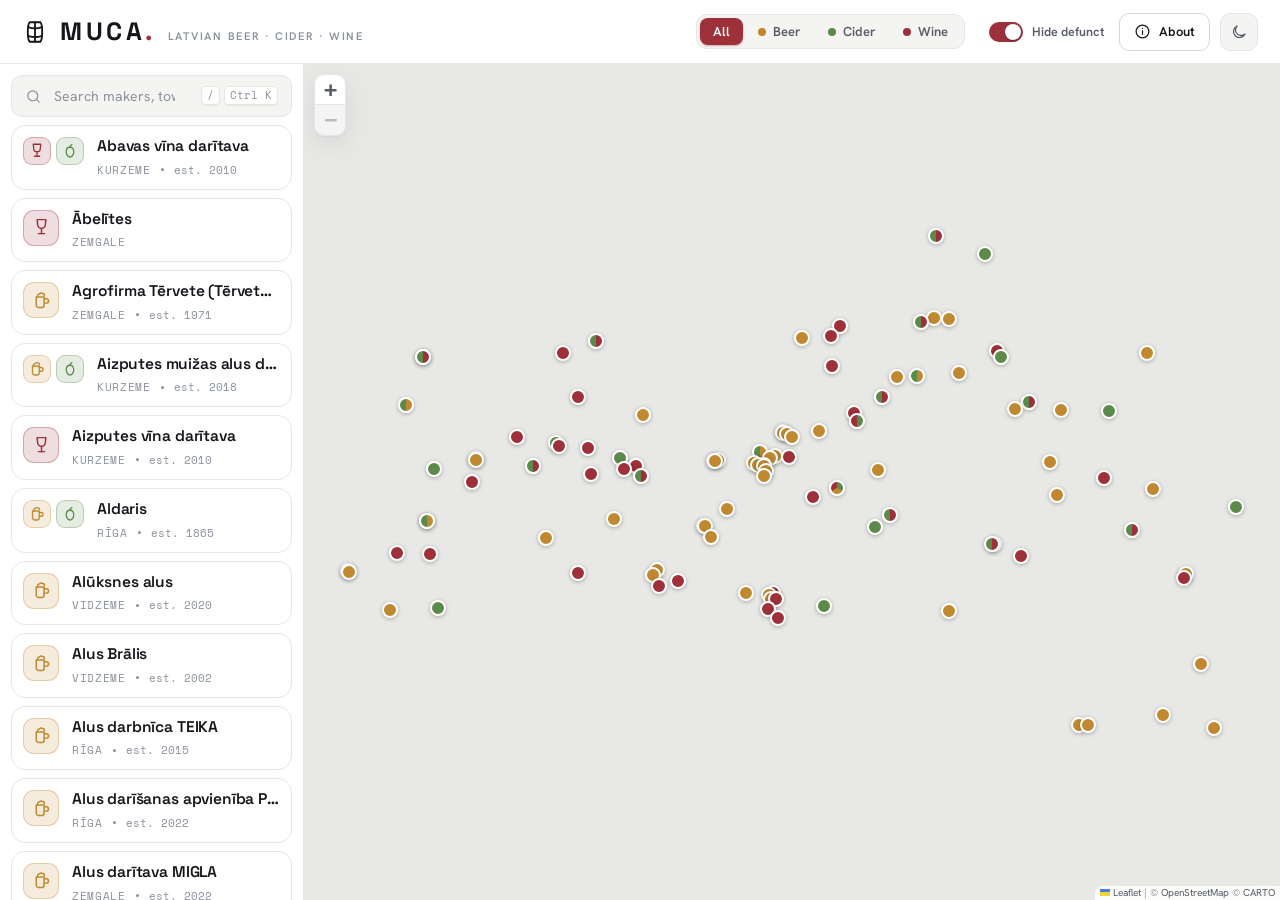
==== public/index.html @ d86a6b8d "fix: update info on moved and defunct breweries" ====
<!DOCTYPE html>
<html lang="en">
<head>
  <meta charset="UTF-8" />
  <meta name="viewport" content="width=device-width, initial-scale=1.0, viewport-fit=cover" />
  <title>MUCA - Latvian Breweries Map · beer, cider &amp; wine</title>
  <meta name="description" content="An interactive map of 100+ Latvian beer breweries, cideries and wineries - addresses, status and details for makers across Latvia." />
  <link rel="canonical" href="https://muca.didnt.work/" />
  <meta name="theme-color" content="#ededec" media="(prefers-color-scheme: light)" />
  <meta name="theme-color" content="#0f0f10" media="(prefers-color-scheme: dark)" />

  <meta property="og:type" content="website" />
  <meta property="og:site_name" content="MUCA" />
  <meta property="og:title" content="MUCA - Latvian Breweries Map" />
  <meta property="og:description" content="An interactive map of 100+ Latvian beer breweries, cideries and wineries - addresses, status and details for makers across Latvia." />
  <meta property="og:url" content="https://muca.didnt.work/" />
  <meta property="og:image" content="https://muca.didnt.work/og.png" />
  <meta property="og:image:width" content="1200" />
  <meta property="og:image:height" content="630" />
  <meta property="og:image:alt" content="MUCA - an interactive map of Latvian breweries, cideries and wineries" />
  <meta property="og:locale" content="en_US" />
  <meta name="twitter:card" content="summary_large_image" />
  <meta name="twitter:title" content="MUCA - Latvian Breweries Map" />
  <meta name="twitter:description" content="An interactive map of 100+ Latvian beer breweries, cideries and wineries - addresses, status and details for makers across Latvia." />
  <meta name="twitter:image" content="https://muca.didnt.work/og.png" />

  <link rel="icon" type="image/svg+xml" href="barrel.svg" />
  <link rel="apple-touch-icon" href="apple-touch-icon.png" />

  <!-- seo:jsonld:start -->
  <script type="application/ld+json">{"@context":"https://schema.org","@graph":[{"@type":"WebSite","@id":"https://muca.didnt.work/#website","url":"https://muca.didnt.work/","name":"MUCA - Latvian Breweries Map","description":"An interactive map of Latvian beer breweries, cideries and wineries - addresses, status and details for makers across Latvia.","inLanguage":"en"},{"@type":"ItemList","name":"Latvian breweries, cideries and wineries","numberOfItems":110,"itemListElement":[{"@type":"ListItem","position":1,"item":{"@type":["Brewery","FoodEstablishment"],"name":"Aldaris","address":{"@type":"PostalAddress","streetAddress":"Tvaika iela 44, Rīga, LV-1005","addressLocality":"Rīga","addressRegion":"Rīga","addressCountry":"LV"},"geo":{"@type":"GeoCoordinates","latitude":57.0053,"longitude":24.1209},"url":"https://aldaris.lv","foundingDate":"1865","logo":"https://muca.didnt.work/logos/aldaris.png"}},{"@type":"ListItem","position":2,"item":{"@type":"Brewery","name":"Bauskas alus","address":{"@type":"PostalAddress","streetAddress":"Bērzkalnu iela 77, Bauska, Bauskas novads, LV-3901","addressLocality":"Bauska","addressRegion":"Zemgale","addressCountry":"LV"},"geo":{"@type":"GeoCoordinates","latitude":56.3976,"longitude":24.2033},"url":"https://bauskasalus.lv","foundingDate":"1981","logo":"https://muca.didnt.work/logos/bauskas-alus.svg"}},{"@type":"ListItem","position":3,"item":{"@type":["Brewery","FoodEstablishment"],"name":"Cēsu Alus","address":{"@type":"PostalAddress","streetAddress":"Aldaru laukums 1, Cēsis, Cēsu novads, LV-4101","addressLocality":"Cēsis","addressRegion":"Vidzeme","addressCountry":"LV"},"geo":{"@type":"GeoCoordinates","latitude":57.3178,"longitude":25.3049},"url":"https://www.cesualus.lv","foundingDate":"1590","logo":"https://muca.didnt.work/logos/cesu-alus.svg"}},{"@type":"ListItem","position":4,"item":{"@type":"Brewery","name":"Labietis","address":{"@type":"PostalAddress","streetAddress":"Eimuri, Ādažu pagasts, Ādažu novads, LV-2164","addressLocality":"Eimuri","addressRegion":"Vidzeme","addressCountry":"LV"},"geo":{"@type":"GeoCoordinates","latitude":57.085,"longitude":24.291},"url":"https://labietis.lv","foundingDate":"2013","logo":"https://muca.didnt.work/logos/labietis.png"}},{"@type":"ListItem","position":5,"item":{"@type":"Brewery","name":"Nurme alus darītava","address":{"@type":"PostalAddress","streetAddress":"Vagonu iela 21, Rīga, LV-1009","addressLocality":"Rīga","addressRegion":"Rīga","addressCountry":"LV"},"geo":{"@type":"GeoCoordinates","latitude":56.9501,"longitude":24.1506},"url":"https://nurmebeer.com","foundingDate":"2016","logo":"https://muca.didnt.work/logos/nurme.jpg"}},{"@type":"ListItem","position":6,"item":{"@type":"Brewery","name":"Jūrmalas alus","address":{"@type":"PostalAddress","streetAddress":"Jūrmala","addressLocality":"Jūrmala","addressRegion":"Rīga","addressCountry":"LV"},"geo":{"@type":"GeoCoordinates","latitude":56.97,"longitude":23.7725},"url":"http://jurmalasalus.lv","foundingDate":"2019","logo":"https://muca.didnt.work/logos/jurmalas-alus.svg"}},{"@type":"ListItem","position":7,"item":{"@type":["Brewery","FoodEstablishment"],"name":"Užavas alus","address":{"@type":"PostalAddress","streetAddress":"\"Alutiņi\", Užavas pagasts, Ventspils novads, LV-3627","addressLocality":"Užava","addressRegion":"Kurzeme","addressCountry":"LV"},"geo":{"@type":"GeoCoordinates","latitude":57.1981,"longitude":21.442},"url":"https://uzavasalus.eu","foundingDate":"1994","logo":"https://muca.didnt.work/logos/uzavas-alus.png"}},{"@type":"ListItem","position":8,"item":{"@type":"Brewery","name":"Ventspils alus darītava Courlander","address":{"@type":"PostalAddress","streetAddress":"Tirgus iela 9, Ventspils, LV-3601","addressLocality":"Ventspils","addressRegion":"Kurzeme","addressCountry":"LV"},"geo":{"@type":"GeoCoordinates","latitude":57.3973,"longitude":21.5671},"url":"https://www.facebook.com/VentspilsAlusDaritava","foundingDate":"2016","logo":"https://muca.didnt.work/logos/courlander.png"}},{"@type":"ListItem","position":9,"item":{"@type":"Brewery","name":"Brenguļu alus darītava","address":{"@type":"PostalAddress","streetAddress":"\"Abula\", Brenguļi, Brenguļu pagasts, Valmieras novads, LV-4245","addressLocality":"Brenguļi","addressRegion":"Vidzeme","addressCountry":"LV"},"geo":{"@type":"GeoCoordinates","latitude":57.548485,"longitude":25.547805},"url":"https://www.facebook.com/brengulualus.lv/","foundingDate":"1969","logo":"https://muca.didnt.work/logos/brengulu-alus.jpg"}},{"@type":"ListItem","position":10,"item":{"@type":"Brewery","name":"Malduguns alus darītava","address":{"@type":"PostalAddress","streetAddress":"Parka iela 2A, Rauna, Raunas pagasts, Smiltenes novads, LV-4131","addressLocality":"Rauna","addressRegion":"Vidzeme","addressCountry":"LV"},"geo":{"@type":"GeoCoordinates","latitude":57.330019,"longitude":25.618179},"url":"https://www.malduguns.lv","foundingDate":"2013","logo":"https://muca.didnt.work/logos/malduguns.png"}},{"@type":"ListItem","position":11,"item":{"@type":"Brewery","name":"Piebalgas alus","address":{"@type":"PostalAddress","streetAddress":"Gaujas iela 2, Jaunpiebalga, Cēsu novads, LV-4125","addressLocality":"Jaunpiebalga","addressRegion":"Vidzeme","addressCountry":"LV"},"geo":{"@type":"GeoCoordinates","latitude":57.181833,"longitude":26.04485},"url":"https://piebalgasalus.lv","foundingDate":"1989","logo":"https://muca.didnt.work/logos/piebalgas-alus.svg"}},{"@type":"ListItem","position":12,"item":{"@type":"Brewery","name":"Valmiermuižas alus","address":{"@type":"PostalAddress","streetAddress":"Dzirnavu iela 2, Valmiermuiža, Valmieras pagasts, Valmieras novads, LV-4219","addressLocality":"Valmiermuiža","addressRegion":"Vidzeme","addressCountry":"LV"},"geo":{"@type":"GeoCoordinates","latitude":57.555858,"longitude":25.431196},"url":"https://valmiermuiza.lv","foundingDate":"1764","logo":"https://muca.didnt.work/logos/valmiermuiza.png"}},{"@type":"ListItem","position":13,"item":{"@type":"Brewery","name":"Cesvaines alus darītava","address":{"@type":"PostalAddress","streetAddress":"Rūpnīcas iela 1, Cesvaine, Madonas novads, LV-4871","addressLocality":"Cesvaine","addressRegion":"Vidzeme","addressCountry":"LV"},"geo":{"@type":"GeoCoordinates","latitude":56.966838,"longitude":26.309494},"url":"https://www.cesvainesalus.lv","foundingDate":"2016","logo":"https://muca.didnt.work/logos/cesvaines-alus.png"}},{"@type":"ListItem","position":14,"item":{"@type":"Brewery","name":"Madonas alus","address":{"@type":"PostalAddress","streetAddress":"\"Bodnieki\", Praulienas pagasts, Madonas novads, LV-4825","addressLocality":"Bodnieki","addressRegion":"Vidzeme","addressCountry":"LV"},"geo":{"@type":"GeoCoordinates","latitude":56.82722,"longitude":26.363285},"url":"https://madonasalus.com","foundingDate":"1916","logo":"https://muca.didnt.work/logos/madonas-alus.jpg"}},{"@type":"ListItem","position":15,"item":{"@type":"Brewery","name":"Tālavas ķēniņa alus","address":{"@type":"PostalAddress","streetAddress":"\"Kāmieši\", Lizuma pagasts, Gulbenes novads, LV-4425","addressLocality":"Lizums","addressRegion":"Vidzeme","addressCountry":"LV"},"geo":{"@type":"GeoCoordinates","latitude":57.1775,"longitude":26.391389},"url":"https://talavas.lv","foundingDate":"2014","logo":"https://muca.didnt.work/logos/talavas-kenina.png"}},{"@type":"ListItem","position":16,"item":{"@type":"Brewery","name":"IndieJānis","address":{"@type":"PostalAddress","streetAddress":"\"Kalti\", Upespils, Suntažu pagasts, Ogres novads, LV-5060","addressLocality":"Upespils","addressRegion":"Vidzeme","addressCountry":"LV"},"geo":{"@type":"GeoCoordinates","latitude":56.932233,"longitude":25.011985},"url":"https://indiejanis.lv/","foundingDate":"2017","logo":"https://muca.didnt.work/logos/indiejanis.png"}},{"@type":"ListItem","position":17,"item":{"@type":"Brewery","name":"Agrofirma Tērvete (Tērvetes alus)","address":{"@type":"PostalAddress","streetAddress":"\"Tišas\", Kroņauce, Tērvetes pagasts, Dobeles novads, LV-3730","addressLocality":"Kroņauce","addressRegion":"Zemgale","addressCountry":"LV"},"geo":{"@type":"GeoCoordinates","latitude":56.516731,"longitude":23.334656},"url":"https://tervetesal.lv/","foundingDate":"1971","logo":"https://muca.didnt.work/logos/tervetes-alus.jpg"}},{"@type":"ListItem","position":18,"item":{"@type":"Brewery","name":"Hopalaa","address":{"@type":"PostalAddress","streetAddress":"Industriālais parks, Vītoliņi, Valgundes pagasts, Jelgavas novads, LV-3017","addressLocality":"Vītoliņi","addressRegion":"Zemgale","addressCountry":"LV"},"geo":{"@type":"GeoCoordinates","latitude":56.7015184,"longitude":23.6971079},"url":"https://www.hopalaa.com","foundingDate":"2018","logo":"https://muca.didnt.work/logos/hopalaa.png"}},{"@type":"ListItem","position":19,"item":{"@type":"Brewery","name":"Hypnos Brewery","address":{"@type":"PostalAddress","streetAddress":"Industriālais parks, Vītoliņi, Valgundes pagasts, Jelgavas novads, LV-3017","addressLocality":"Vītoliņi","addressRegion":"Zemgale","addressCountry":"LV"},"geo":{"@type":"GeoCoordinates","latitude":56.7019,"longitude":23.6983},"url":"https://www.facebook.com/HypnosBrewery/","foundingDate":"2018","logo":"https://muca.didnt.work/logos/hypnos-brewery.jpg"}},{"@type":"ListItem","position":20,"item":{"@type":"Brewery","name":"Rēzeknis Bryuvers","address":{"@type":"PostalAddress","streetAddress":"Atbrīvošanas aleja 162b, Rēzekne, LV-4604","addressLocality":"Rēzekne","addressRegion":"Latgale","addressCountry":"LV"},"geo":{"@type":"GeoCoordinates","latitude":56.5006,"longitude":27.3402},"url":"https://rezeknesbruveris.lv","foundingDate":"2004","logo":"https://muca.didnt.work/logos/rezeknis-bryuvers.png"}},{"@type":"ListItem","position":21,"item":{"@type":"Brewery","name":"VIEDI alus darītava","address":{"@type":"PostalAddress","streetAddress":"Cukura iela 21, Jelgava, LV-3002","addressLocality":"Jelgava","addressRegion":"Zemgale","addressCountry":"LV"},"geo":{"@type":"GeoCoordinates","latitude":56.653225,"longitude":23.747116},"url":"https://www.viedalus.lv","foundingDate":"2015","logo":"https://muca.didnt.work/logos/viedi.jpg"}},{"@type":"ListItem","position":22,"item":{"@type":"Brewery","name":"Zoltners alus darītava","address":{"@type":"PostalAddress","streetAddress":"\"Zoltners\", Kroņauce, Tērvetes pagasts, Dobeles novads, LV-3730","addressLocality":"Kroņauce","addressRegion":"Zemgale","addressCountry":"LV"},"geo":{"@type":"GeoCoordinates","latitude":56.497601,"longitude":23.306069},"url":"https://zoltners.lv/lv/alus-daritava/","foundingDate":"2015","logo":"https://muca.didnt.work/logos/zoltners.png"}},{"@type":"ListItem","position":23,"item":{"@type":"Brewery","name":"Lodiņa alus darītava","address":{"@type":"PostalAddress","streetAddress":"Rīgas iela 39, Bauska, LV-3901","addressLocality":"Bauska","addressRegion":"Zemgale","addressCountry":"LV"},"geo":{"@type":"GeoCoordinates","latitude":56.411407,"longitude":24.187645},"url":"https://lodinaalus.lv","foundingDate":"1873","logo":"https://muca.didnt.work/logos/lodina.webp"}},{"@type":"ListItem","position":24,"item":{"@type":"Brewery","name":"Kolnasāta","address":{"@type":"PostalAddress","streetAddress":"Stacijas iela 4, Bērzpils, Bērzpils pagasts, Balvu novads, LV-4576","addressLocality":"Bērzpils","addressRegion":"Latgale","addressCountry":"LV"},"geo":{"@type":"GeoCoordinates","latitude":56.8546,"longitude":27.0856},"url":"https://www.facebook.com/p/M%C4%81jas-Alus-Kolnas%C4%81ta-100030708294855/","logo":"https://muca.didnt.work/logos/kolnasata.jpg"}},{"@type":"ListItem","position":25,"item":{"@type":["Winery","FoodEstablishment"],"name":"Abavas vīna darītava","address":{"@type":"PostalAddress","streetAddress":"\"Kalējkrāmi\", Slampes pagasts, Tukuma novads, LV-3133","addressLocality":"Slampe","addressRegion":"Kurzeme","addressCountry":"LV"},"geo":{"@type":"GeoCoordinates","latitude":56.9088,"longitude":23.216},"url":"https://www.abavas.lv","foundingDate":"2010","logo":"https://muca.didnt.work/logos/abavas.png"}},{"@type":"ListItem","position":26,"item":{"@type":"FoodEstablishment","name":"Sabiles Sidrs","address":{"@type":"PostalAddress","streetAddress":"Rīgas iela 22, Sabile, Talsu novads, LV-3294","addressLocality":"Sabile","addressRegion":"Kurzeme","addressCountry":"LV"},"geo":{"@type":"GeoCoordinates","latitude":57.0433,"longitude":22.5762},"url":"https://www.sabilessidrs.lv","foundingDate":"2009","logo":"https://muca.didnt.work/logos/sabiles-sidrs.jpg"}},{"@type":"ListItem","position":27,"item":{"@type":"FoodEstablishment","name":"Tālavas Sidrs","address":{"@type":"PostalAddress","streetAddress":"Brīvības iela 22, Gulbene, LV-4401","addressLocality":"Gulbene","addressRegion":"Vidzeme","addressCountry":"LV"},"geo":{"@type":"GeoCoordinates","latitude":57.1742,"longitude":26.754},"url":"https://www.talava.lv","foundingDate":"2013","logo":"https://muca.didnt.work/logos/talavas-sidrs.webp"}},{"@type":"ListItem","position":28,"item":{"@type":"FoodEstablishment","name":"Jaunmoku Dārzi","address":{"@type":"PostalAddress","streetAddress":"Jaunmokas, Tumes pagasts, Tukuma novads, LV-3139","addressLocality":"Jaunmokas","addressRegion":"Kurzeme","addressCountry":"LV"},"geo":{"@type":"GeoCoordinates","latitude":56.9818,"longitude":23.0556},"url":"https://www.facebook.com/jaunmokudarzi/","logo":"https://muca.didnt.work/logos/jaunmoku-darzi.jpg"}},{"@type":"ListItem","position":29,"item":{"@type":"FoodEstablishment","name":"Mr. Plūme sidra darītava","address":{"@type":"PostalAddress","streetAddress":"\"Zīles\", Jumpravas pagasts, Ogres novads, LV-5022","addressLocality":"Jumprava","addressRegion":"Vidzeme","addressCountry":"LV"},"geo":{"@type":"GeoCoordinates","latitude":56.6953,"longitude":24.987},"url":"https://www.mrplume.lv","foundingDate":"2010","logo":"https://muca.didnt.work/logos/mr-plume.png"}},{"@type":"ListItem","position":30,"item":{"@type":"FoodEstablishment","name":"Sidra darītava Abuls","address":{"@type":"PostalAddress","streetAddress":"\"Vecsprenīši\", Launkalnes pagasts, Smiltenes novads, LV-4729","addressLocality":"Launkalne","addressRegion":"Vidzeme","addressCountry":"LV"},"geo":{"@type":"GeoCoordinates","latitude":57.3958,"longitude":25.9399},"url":"https://www.abuls.lv","foundingDate":"2000","logo":"https://muca.didnt.work/logos/abuls.jpg"}},{"@type":"ListItem","position":31,"item":{"@type":"FoodEstablishment","name":"Ezera Sidrs","address":{"@type":"PostalAddress","streetAddress":"Gudenieku pagasts, Kuldīgas novads","addressLocality":"Gudenieki","addressRegion":"Kurzeme","addressCountry":"LV"},"geo":{"@type":"GeoCoordinates","latitude":56.936,"longitude":21.649},"url":"http://www.ezerasidrs.lv","foundingDate":"2018","logo":"https://muca.didnt.work/logos/ezera-sidrs.jpg"}},{"@type":"ListItem","position":32,"item":{"@type":"FoodEstablishment","name":"Mūrbūdu sidra darītava","address":{"@type":"PostalAddress","streetAddress":"\"Klētnieki\", Ērģemes pagasts, Valkas novads, LV-4711","addressLocality":"Ērģeme","addressRegion":"Vidzeme","addressCountry":"LV"},"geo":{"@type":"GeoCoordinates","latitude":57.8135,"longitude":25.8172},"url":"https://www.nenormalssidrs.lv","foundingDate":"2015","logo":"https://muca.didnt.work/logos/murbudu.jpg"}},{"@type":"ListItem","position":33,"item":{"@type":"FoodEstablishment","name":"Malnavas muiža (Malnovys Uobuļu Sidrs)","address":{"@type":"PostalAddress","streetAddress":"Kļavu iela 11, Malnava, Malnavas pagasts, Ludzas novads, LV-5750","addressLocality":"Malnava","addressRegion":"Latgale","addressCountry":"LV"},"geo":{"@type":"GeoCoordinates","latitude":56.7781,"longitude":27.718},"url":"https://www.latgalessmakovka.lv","foundingDate":"2016","logo":"https://muca.didnt.work/logos/malnavas-muiza.png"}},{"@type":"ListItem","position":34,"item":{"@type":["FoodEstablishment","Brewery","Winery"],"name":"Turkalnes muižas alus un sidra darītava","address":{"@type":"PostalAddress","streetAddress":"\"Turkalne\", Tīnūžu pagasts, Ogres novads, LV-5015","addressLocality":"Turkalne","addressRegion":"Vidzeme","addressCountry":"LV"},"geo":{"@type":"GeoCoordinates","latitude":56.8589,"longitude":24.6964},"url":"https://www.turkalnesmuiza.lv","foundingDate":"2018","logo":"https://muca.didnt.work/logos/turkalnes-muiza.png"}},{"@type":"ListItem","position":35,"item":{"@type":"FoodEstablishment","name":"Herbsts","address":{"@type":"PostalAddress","streetAddress":"Miera iela 3, Gramzda, Gramzdas pagasts, Dienvidkurzemes novads, LV-3486","addressLocality":"Gramzda","addressRegion":"Kurzeme","addressCountry":"LV"},"geo":{"@type":"GeoCoordinates","latitude":56.3595,"longitude":21.6787},"url":"https://herbsts.lv","logo":"https://muca.didnt.work/logos/herbsts.svg"}},{"@type":"ListItem","position":36,"item":{"@type":["FoodEstablishment","Winery"],"name":"Zilver dzērienu darītava","address":{"@type":"PostalAddress","streetAddress":"\"Pīlādži\", Kalnabeites, Siguldas pagasts, Siguldas novads, LV-2150","addressLocality":"Sigulda","addressRegion":"Vidzeme","addressCountry":"LV"},"geo":{"@type":"GeoCoordinates","latitude":57.1328,"longitude":24.8519},"url":"https://zilver.lv","foundingDate":"2009","logo":"https://muca.didnt.work/logos/zilver.png"}},{"@type":"ListItem","position":37,"item":{"@type":["Winery","FoodEstablishment"],"name":"Līgatnes vīna darītava","address":{"@type":"PostalAddress","streetAddress":"Spriņģu iela 3, Līgatne, Cēsu novads, LV-4108","addressLocality":"Līgatne","addressRegion":"Vidzeme","addressCountry":"LV"},"geo":{"@type":"GeoCoordinates","latitude":57.2329604,"longitude":25.0420737},"url":"https://ligatnesvinadaritava.lv","foundingDate":"2010","logo":"https://muca.didnt.work/logos/ligatnes-vina-daritava.png"}},{"@type":"ListItem","position":38,"item":{"@type":["Winery","FoodEstablishment"],"name":"Kabiles muižas vīna darītava","address":{"@type":"PostalAddress","streetAddress":"Kabiles pils, Kabiles pagasts, Kuldīgas novads, LV-3314","addressLocality":"Kabile","addressRegion":"Kurzeme","addressCountry":"LV"},"geo":{"@type":"GeoCoordinates","latitude":56.94973,"longitude":22.40041},"url":"https://kabilewinery.lv","foundingDate":"2016","logo":"https://muca.didnt.work/logos/kabiles-muiza.png"}},{"@type":"ListItem","position":39,"item":{"@type":["Winery","FoodEstablishment"],"name":"Vīna darītava Lauskis","address":{"@type":"PostalAddress","streetAddress":"Krapes muiža, Lēdmanes pagasts, Ogres novads, LV-5011","addressLocality":"Krape","addressRegion":"Vidzeme","addressCountry":"LV"},"geo":{"@type":"GeoCoordinates","latitude":56.74671,"longitude":25.099518},"url":"https://lauskissidrs.lv","foundingDate":"2019","logo":"https://muca.didnt.work/logos/lauskis.png"}},{"@type":"ListItem","position":40,"item":{"@type":["Winery","FoodEstablishment"],"name":"Naukšēnu vīna darītava","address":{"@type":"PostalAddress","streetAddress":"\"Saulesvārti\", Naukšēnu pagasts, Valmieras novads, LV-4244","addressLocality":"Naukšēni","addressRegion":"Vidzeme","addressCountry":"LV"},"geo":{"@type":"GeoCoordinates","latitude":57.884778,"longitude":25.447889},"url":"https://www.nauksenuvini.lv","foundingDate":"2012","logo":"https://muca.didnt.work/logos/nauksenu.png"}},{"@type":"ListItem","position":41,"item":{"@type":"Winery","name":"Aizputes vīna darītava","address":{"@type":"PostalAddress","streetAddress":"Skolas iela 1, Aizpute, Dienvidkurzemes novads, LV-3456","addressLocality":"Aizpute","addressRegion":"Kurzeme","addressCountry":"LV"},"geo":{"@type":"GeoCoordinates","latitude":56.7225786,"longitude":21.5983648},"url":"https://aizputesvins.lv","foundingDate":"2010","logo":"https://muca.didnt.work/logos/aizputes-vina-daritava.png"}},{"@type":"ListItem","position":42,"item":{"@type":"Winery","name":"Cremon vīna darītava","address":{"@type":"PostalAddress","streetAddress":"Krimuldas muiža, Mednieku iela 3, Sigulda, Siguldas novads, LV-2150","addressLocality":"Sigulda","addressRegion":"Vidzeme","addressCountry":"LV"},"geo":{"@type":"GeoCoordinates","latitude":57.1679101,"longitude":24.8293547},"url":"https://krimuldasmuiza.lv","logo":"https://muca.didnt.work/logos/cremon.jpg"}},{"@type":"ListItem","position":43,"item":{"@type":"Winery","name":"Durbes Veltes","address":{"@type":"PostalAddress","streetAddress":"Aizputes iela 2, Durbe, Dienvidkurzemes novads","addressLocality":"Durbe","addressRegion":"Kurzeme","addressCountry":"LV"},"geo":{"@type":"GeoCoordinates","latitude":56.5891518,"longitude":21.3703511},"url":"https://durbesveltes.lv","foundingDate":"2010","logo":"https://muca.didnt.work/logos/durbes-veltes.jpg"}},{"@type":"ListItem","position":44,"item":{"@type":"Winery","name":"Kužums Winery","address":{"@type":"PostalAddress","streetAddress":"Robežu iela 5, Mūsa, Ceraukstes pagasts, Bauskas novads, LV-3901","addressLocality":"Mūsa","addressRegion":"Zemgale","addressCountry":"LV"},"geo":{"@type":"GeoCoordinates","latitude":56.3964051,"longitude":24.2361139},"url":"https://vinaoga.lv","logo":"https://muca.didnt.work/logos/kuzums.jpg"}},{"@type":"ListItem","position":45,"item":{"@type":"Winery","name":"Tērvetes vīni","address":{"@type":"PostalAddress","streetAddress":"\"Krāces\", Zelmeņi, Tērvetes pagasts, Dobeles novads, LV-3730","addressLocality":"Tērvete","addressRegion":"Zemgale","addressCountry":"LV"},"geo":{"@type":"GeoCoordinates","latitude":56.4487919,"longitude":23.3549435},"url":"https://tervetesvini.lv","foundingDate":"2009","logo":"https://muca.didnt.work/logos/tervetes-vini.png"}},{"@type":"ListItem","position":46,"item":{"@type":"Brewery","name":"Konkordijas alus darītava","address":{"@type":"PostalAddress","streetAddress":"Slokas 61b, Jurmala, Latvia, LV-2015","addressLocality":"Jūrmala","addressRegion":"Rīga","addressCountry":"LV"},"geo":{"@type":"GeoCoordinates","latitude":56.9695473,"longitude":23.775906},"url":"https://www.facebook.com/konkordijas/","foundingDate":"2017","logo":"https://muca.didnt.work/logos/konkordijas-alus.jpg"}},{"@type":"ListItem","position":47,"item":{"@type":"Brewery","name":"Ārpus Brewing Co.","address":{"@type":"PostalAddress","streetAddress":"\"Jauntrenči\", Eimuri, Ādažu pagasts, Ādažu novads, LV-2164","addressLocality":"Eimuri","addressRegion":"Vidzeme","addressCountry":"LV"},"geo":{"@type":"GeoCoordinates","latitude":57.08778,"longitude":24.2875},"url":"https://arpusbrewing.co","foundingDate":"2017","logo":"https://muca.didnt.work/logos/arpus.png"}},{"@type":"ListItem","position":48,"item":{"@type":"Brewery","name":"Iļģuciema Alus / ILGEZEEM","address":{"@type":"PostalAddress","streetAddress":"Daugavgrīvas iela 82, Rīga, LV-1007","addressLocality":"Rīga","addressRegion":"Rīga","addressCountry":"LV"},"geo":{"@type":"GeoCoordinates","latitude":56.95994,"longitude":24.06996},"url":"https://ilgezeem.lv","foundingDate":"1863","logo":"https://muca.didnt.work/logos/ilgezeem.jpg"}},{"@type":"ListItem","position":49,"item":{"@type":"Brewery","name":"Alus Brālis","address":{"@type":"PostalAddress","streetAddress":"\"Ojāri\", Griķi, Inčukalna pagasts, Siguldas novads, LV-2136","addressLocality":"Griķi","addressRegion":"Vidzeme","addressCountry":"LV"},"geo":{"@type":"GeoCoordinates","latitude":57.0909,"longitude":24.56057},"url":"https://bralis.lv","foundingDate":"2002","logo":"https://muca.didnt.work/logos/alus-bralis.svg"}},{"@type":"ListItem","position":50,"item":{"@type":"Brewery","name":"Latgales Alus","address":{"@type":"PostalAddress","streetAddress":"Dzirnavu iela 22, Daugavpils, LV-5401","addressLocality":"Daugavpils","addressRegion":"Latgale","addressCountry":"LV"},"geo":{"@type":"GeoCoordinates","latitude":55.86418,"longitude":26.52606},"url":"https://www.latgalus.com","foundingDate":"1860","logo":"https://muca.didnt.work/logos/latgales-alus.png"}},{"@type":"ListItem","position":51,"item":{"@type":"Brewery","name":"DUNA Brewery","address":{"@type":"PostalAddress","streetAddress":"Kaļķu iela 14, Kuldīga, Kuldīgas novads, LV-3301","addressLocality":"Kuldīga","addressRegion":"Kurzeme","addressCountry":"LV"},"geo":{"@type":"GeoCoordinates","latitude":56.97249,"longitude":21.97045},"url":"https://dunabrewery.com","foundingDate":"2014","logo":"https://muca.didnt.work/logos/duna-brewery.png"}},{"@type":"ListItem","position":52,"item":{"@type":"Brewery","name":"V1 Brewery","address":{"@type":"PostalAddress","streetAddress":"Lejupes iela 7, Ādaži, Ādažu novads, LV-2164","addressLocality":"Ādaži","addressRegion":"Vidzeme","addressCountry":"LV"},"geo":{"@type":"GeoCoordinates","latitude":57.06985,"longitude":24.36158},"url":"https://v1brewery.lv","foundingDate":"2018","logo":"https://muca.didnt.work/logos/v1-brewery.jpg"}},{"@type":"ListItem","position":53,"item":{"@type":"Brewery","name":"Jaunpils alus","address":{"@type":"PostalAddress","streetAddress":"Šķūnis Baltais Centrā, Jaunpils, Jaunpils pagasts, Tukuma novads, LV-3145","addressLocality":"Jaunpils","addressRegion":"Kurzeme","addressCountry":"LV"},"geo":{"@type":"GeoCoordinates","latitude":56.73002,"longitude":23.01071},"url":"https://www.jaunpilsalus.lv/","foundingDate":"2017","logo":"https://muca.didnt.work/logos/jaunpils-alus.png"}},{"@type":"ListItem","position":54,"item":{"@type":"Brewery","name":"Saldalus","address":{"@type":"PostalAddress","streetAddress":"Striķu iela 65, Saldus, LV-3801","addressLocality":"Saldus","addressRegion":"Kurzeme","addressCountry":"LV"},"geo":{"@type":"GeoCoordinates","latitude":56.65258755421824,"longitude":22.49825109902016},"url":"https://saldalus.lv/","foundingDate":"2012","logo":"https://muca.didnt.work/logos/saldalus.png"}},{"@type":"ListItem","position":55,"item":{"@type":"Brewery","name":"Rose Brewery","address":{"@type":"PostalAddress","streetAddress":"Pirmā iela 38A, Ādaži, Ādažu novads, LV-2164","addressLocality":"Ādaži","addressRegion":"Vidzeme","addressCountry":"LV"},"geo":{"@type":"GeoCoordinates","latitude":57.08052,"longitude":24.32222},"url":"https://adazualus.lv/","foundingDate":"2015","logo":"https://muca.didnt.work/logos/rose-brewery.png"}},{"@type":"ListItem","position":56,"item":{"@type":"Brewery","name":"HAT Brewery","address":{"@type":"PostalAddress","streetAddress":"\"Lāmiņas\", Katlakalns, Ķekavas pagasts, Ķekavas novads, LV-2111","addressLocality":"Katlakalns","addressRegion":"Zemgale","addressCountry":"LV"},"geo":{"@type":"GeoCoordinates","latitude":56.90858,"longitude":24.15093},"url":"https://www.hatbrewery.lv/","foundingDate":"2021","logo":"https://muca.didnt.work/logos/hat-brewery.jpg"}},{"@type":"ListItem","position":57,"item":{"@type":"Brewery","name":"Puta Brewery","address":{"@type":"PostalAddress","streetAddress":"Vecā ostmala 53, Liepāja, LV-3401","addressLocality":"Liepāja","addressRegion":"Kurzeme","addressCountry":"LV"},"geo":{"@type":"GeoCoordinates","latitude":56.51439,"longitude":21.00332},"url":"https://www.facebook.com/putabrewery/","foundingDate":"2019","logo":"https://muca.didnt.work/logos/puta-brewery.jpg"}},{"@type":"ListItem","position":58,"item":{"@type":"Brewery","name":"BURSH","address":{"@type":"PostalAddress","streetAddress":"\"Burši\", Aiviekstes pagasts, Aizkraukles novads, LV-5120","addressLocality":"Burši","addressRegion":"Vidzeme","addressCountry":"LV"},"geo":{"@type":"GeoCoordinates","latitude":56.62616,"longitude":25.88532},"url":"https://www.burshalus.lv/","foundingDate":"2014","logo":"https://muca.didnt.work/logos/bursh.png"}},{"@type":"ListItem","position":59,"item":{"@type":"Brewery","name":"Brūzis Manufaktūra","address":{"@type":"PostalAddress","streetAddress":"Brīvības gatve 401C, Rīga, LV-1024","addressLocality":"Rīga","addressRegion":"Rīga","addressCountry":"LV"},"geo":{"@type":"GeoCoordinates","latitude":56.98982,"longitude":24.23051},"url":"https://bruzismanufaktura.lv/","foundingDate":"2022","logo":"https://muca.didnt.work/logos/bruzis-manufaktura.jpg"}},{"@type":"ListItem","position":60,"item":{"@type":"Brewery","name":"Alus Rūme Trofeja","address":{"@type":"PostalAddress","streetAddress":"Avotu iela 74a, Rīga, LV-1009","addressLocality":"Rīga","addressRegion":"Rīga","addressCountry":"LV"},"geo":{"@type":"GeoCoordinates","latitude":56.95312,"longitude":24.1453},"url":"https://trofeja.lv/","foundingDate":"2020","logo":"https://muca.didnt.work/logos/alus-rume-trofeja.png"}},{"@type":"ListItem","position":61,"item":{"@type":"Brewery","name":"Alus darbnīca TEIKA","address":{"@type":"PostalAddress","streetAddress":"Brīvības gatve 348, Rīga, LV-1006","addressLocality":"Rīga","addressRegion":"Rīga","addressCountry":"LV"},"geo":{"@type":"GeoCoordinates","latitude":56.98145,"longitude":24.19437},"url":"https://www.alusteika.lv/","foundingDate":"2015","logo":"https://muca.didnt.work/logos/alus-darbnica-teika.jpg"}},{"@type":"ListItem","position":62,"item":{"@type":"Brewery","name":"Stargorod Rīga","address":{"@type":"PostalAddress","streetAddress":"Republikas laukums 1, Rīga, LV-1010","addressLocality":"Rīga","addressRegion":"Rīga","addressCountry":"LV"},"geo":{"@type":"GeoCoordinates","latitude":56.95324,"longitude":24.09923},"url":"https://stargorod.lv/en/","foundingDate":"2005","logo":"https://muca.didnt.work/logos/stargorod-riga.jpg"}},{"@type":"ListItem","position":63,"item":{"@type":"Brewery","name":"Vecais Taizel's","address":{"@type":"PostalAddress","streetAddress":"Pasta iela 1, Liepāja, LV-3401","addressLocality":"Liepāja","addressRegion":"Kurzeme","addressCountry":"LV"},"geo":{"@type":"GeoCoordinates","latitude":56.51068,"longitude":21.01239},"url":"https://vecaistaizels.lv/"}},{"@type":"ListItem","position":64,"item":{"@type":["Brewery","FoodEstablishment"],"name":"Aizputes muižas alus darītava","address":{"@type":"PostalAddress","streetAddress":"Liepājas iela 8A, Aizpute, Dienvidkurzemes novads, LV-3456","addressLocality":"Aizpute","addressRegion":"Kurzeme","addressCountry":"LV"},"geo":{"@type":"GeoCoordinates","latitude":56.72158,"longitude":21.60063},"url":"https://aizputesalus.com","foundingDate":"2018","logo":"https://muca.didnt.work/logos/aizputes-muizas-alus.png"}},{"@type":"ListItem","position":65,"item":{"@type":"Brewery","name":"Fišera alus darītava","address":{"@type":"PostalAddress","streetAddress":"Brīvības iela 33, Viesīte, Jēkabpils novads, LV-5237","addressLocality":"Viesīte","addressRegion":"Zemgale","addressCountry":"LV"},"geo":{"@type":"GeoCoordinates","latitude":56.34489,"longitude":25.54688},"url":"https://fiseraalus.lv","foundingDate":"2025","logo":"https://muca.didnt.work/logos/fisera-alus.png"}},{"@type":"ListItem","position":66,"item":{"@type":"Brewery","name":"Raiskuma labumu darītava","address":{"@type":"PostalAddress","streetAddress":"Ozolu 3, Raiskums, Raiskuma pagasts, Cēsu novads, LV-4146","addressLocality":"Raiskums","addressRegion":"Vidzeme","addressCountry":"LV"},"geo":{"@type":"GeoCoordinates","latitude":57.31252,"longitude":25.15393},"url":"https://www.raiskumietis.lv","foundingDate":"2013","logo":"https://muca.didnt.work/logos/raiskuma-labumu-daritava.png"}},{"@type":"ListItem","position":67,"item":{"@type":["Winery","FoodEstablishment"],"name":"Windau Wines","address":{"@type":"PostalAddress","streetAddress":"Tirgus iela 8, Ventspils, LV-3601","addressLocality":"Ventspils","addressRegion":"Kurzeme","addressCountry":"LV"},"geo":{"@type":"GeoCoordinates","latitude":57.3968,"longitude":21.56762},"url":"https://windauwines.lv","foundingDate":"2016","logo":"https://muca.didnt.work/logos/windau-wines.webp"}},{"@type":"ListItem","position":68,"item":{"@type":"Winery","name":"Vini Curlandia","address":{"@type":"PostalAddress","streetAddress":"\"Ogulāji\", Rendas pagasts, Kuldīgas novads, LV-3319","addressLocality":"Renda","addressRegion":"Kurzeme","addressCountry":"LV"},"geo":{"@type":"GeoCoordinates","latitude":57.067,"longitude":22.283},"url":"https://vinicurlandia.com","logo":"https://muca.didnt.work/logos/vini-curlandia.jpg"}},{"@type":"ListItem","position":69,"item":{"@type":"FoodEstablishment","name":"Pienjāņi","address":{"@type":"PostalAddress","streetAddress":"\"Pienjāņi\", Skaistkalnes pagasts, Bauskas novads, LV-3924","addressLocality":"Skaistkalne","addressRegion":"Zemgale","addressCountry":"LV"},"geo":{"@type":"GeoCoordinates","latitude":56.3654,"longitude":24.6027},"url":"https://www.jepis.lv","foundingDate":"2009"}},{"@type":"ListItem","position":70,"item":{"@type":"Winery","name":"Kaimiņmuiža","address":{"@type":"PostalAddress","streetAddress":"\"Kaimiņi\", Kandavas pagasts, Tukuma novads, LV-3120","addressLocality":"Kandava","addressRegion":"Kurzeme","addressCountry":"LV"},"geo":{"@type":"GeoCoordinates","latitude":57.02273,"longitude":22.81854},"url":"https://kaiminmuiza.lv","foundingDate":"2017","logo":"https://muca.didnt.work/logos/kaiminmuiza.jpg"}},{"@type":"ListItem","position":71,"item":{"@type":"Winery","name":"Lubānas vīnotava","address":{"@type":"PostalAddress","streetAddress":"Parka iela 6, Lubāna, Madonas novads, LV-4830","addressLocality":"Lubāna","addressRegion":"Vidzeme","addressCountry":"LV"},"geo":{"@type":"GeoCoordinates","latitude":56.9,"longitude":26.717},"url":"https://www.vinotava.lv","foundingDate":"2015","logo":"https://muca.didnt.work/logos/lubanas-vinotava.jpg"}},{"@type":"ListItem","position":72,"item":{"@type":"Winery","name":"Kugrēnu vīna darītava","address":{"@type":"PostalAddress","streetAddress":"Liepu iela 16, Uzvara, Gailīšu pagasts, Bauskas novads, LV-3931","addressLocality":"Uzvara","addressRegion":"Zemgale","addressCountry":"LV"},"geo":{"@type":"GeoCoordinates","latitude":56.31833,"longitude":24.25611},"url":"https://www.kugrenuvini.lv","logo":"https://muca.didnt.work/logos/kugrenu-vina-daritava.jpg"}},{"@type":"ListItem","position":73,"item":{"@type":"Winery","name":"Smilškalnu Vīns (ZS Smilškalni)","address":{"@type":"PostalAddress","streetAddress":"Tehnikas iela 12, Kuldīga, Kuldīgas novads, LV-3301","addressLocality":"Kuldīga","addressRegion":"Kurzeme","addressCountry":"LV"},"geo":{"@type":"GeoCoordinates","latitude":56.97919,"longitude":21.96656},"url":"https://www.smilskalni.lv/","foundingDate":"2011","logo":"https://muca.didnt.work/logos/smilskalni.png"}},{"@type":"ListItem","position":74,"item":{"@type":"Winery","name":"Mazburkas (SIA)","address":{"@type":"PostalAddress","streetAddress":"\"Mazburkas\", Smārdes pagasts, Tukuma novads, LV-3129","addressLocality":"Smārde","addressRegion":"Kurzeme","addressCountry":"LV"},"geo":{"@type":"GeoCoordinates","latitude":56.94806,"longitude":23.17695},"url":"https://www.mazburkas.lv/"}},{"@type":"ListItem","position":75,"item":{"@type":"Winery","name":"Mazsālijas","address":{"@type":"PostalAddress","streetAddress":"\"Mazsālijas\", Snēpeles pagasts, Kuldīgas novads, LV-3328","addressLocality":"Snēpele","addressRegion":"Kurzeme","addressCountry":"LV"},"geo":{"@type":"GeoCoordinates","latitude":56.88216,"longitude":21.93733},"url":"https://mazsalijas.com/","logo":"https://muca.didnt.work/logos/mazsalijas.png"}},{"@type":"ListItem","position":76,"item":{"@type":"Winery","name":"Tēviņkalna vīna darītava","address":{"@type":"PostalAddress","streetAddress":"\"Tēviņi\", Zemītes pagasts, Tukuma novads, LV-3135","addressLocality":"Zemīte","addressRegion":"Kurzeme","addressCountry":"LV"},"geo":{"@type":"GeoCoordinates","latitude":56.91761,"longitude":22.83552},"url":"https://tevinumajasvins.lv/","foundingDate":"2014","logo":"https://muca.didnt.work/logos/tevinkalna.png"}},{"@type":"ListItem","position":77,"item":{"@type":"Winery","name":"Spilves vīna darītava","address":{"@type":"PostalAddress","streetAddress":"\"Spilves\", Variešu pagasts, Jēkabpils novads, LV-5236","addressLocality":"Vārieši","addressRegion":"Zemgale","addressCountry":"LV"},"geo":{"@type":"GeoCoordinates","latitude":56.57618,"longitude":26.09421},"url":"https://www.spilves.lv/","logo":"https://muca.didnt.work/logos/spilves.svg"}},{"@type":"ListItem","position":78,"item":{"@type":"Winery","name":"Ziemeļu vīns (SIA)","address":{"@type":"PostalAddress","streetAddress":"Jaunā iela 15, Smiltene, Smiltenes novads, LV-4729","addressLocality":"Smiltene","addressRegion":"Vidzeme","addressCountry":"LV"},"geo":{"@type":"GeoCoordinates","latitude":57.4214,"longitude":25.9063},"url":"https://www.facebook.com/ZiemeluVins/","foundingDate":"2013"}},{"@type":"ListItem","position":79,"item":{"@type":"Winery","name":"Vējkalnietis","address":{"@type":"PostalAddress","streetAddress":"\"Mierkalni\", Lauciene, Laucienes pagasts, Talsu novads, LV-3285","addressLocality":"Lauciene","addressRegion":"Kurzeme","addressCountry":"LV"},"geo":{"@type":"GeoCoordinates","latitude":57.23059,"longitude":22.73935},"url":"https://www.vejkalnietis.lv/","foundingDate":"2010","logo":"https://muca.didnt.work/logos/vejkalnietis.png"}},{"@type":"ListItem","position":80,"item":{"@type":"Winery","name":"MAA.studija","address":{"@type":"PostalAddress","streetAddress":"\"Mednieki\", Kalvenes pagasts, Dienvidkurzemes novads, LV-3442","addressLocality":"Kalvene","addressRegion":"Kurzeme","addressCountry":"LV"},"geo":{"@type":"GeoCoordinates","latitude":56.5844,"longitude":21.6208},"url":"https://maastudija.lv/","logo":"https://muca.didnt.work/logos/maa-studija.png"}},{"@type":"ListItem","position":81,"item":{"@type":"Winery","name":"Rožleju vīna darītava","address":{"@type":"PostalAddress","streetAddress":"Rožlejas 71, Pleikšņi, Ozolaines pagasts, Rēzeknes novads, LV-4601","addressLocality":"Pleikšņi","addressRegion":"Latgale","addressCountry":"LV"},"geo":{"@type":"GeoCoordinates","latitude":56.48315,"longitude":27.32215},"url":"https://www.facebook.com/p/rozlejuvinadaritava-100093271573427/"}},{"@type":"ListItem","position":82,"item":{"@type":["Winery","FoodEstablishment"],"name":"Dzimtas vīns","address":{"@type":"PostalAddress","streetAddress":"\"Dzimta\", Nagļi, Nagļu pagasts, Rēzeknes novads, LV-4631","addressLocality":"Nagļi","addressRegion":"Latgale","addressCountry":"LV"},"geo":{"@type":"GeoCoordinates","latitude":56.68496,"longitude":26.92837},"url":"https://dzimtasvins.lv","foundingDate":"2021"}},{"@type":"ListItem","position":83,"item":{"@type":"Winery","name":"Vīna ceļš","address":{"@type":"PostalAddress","streetAddress":"Vīndaru iela 12, Ikšķile, Ogres novads, LV-5052","addressLocality":"Ikšķile","addressRegion":"Vidzeme","addressCountry":"LV"},"geo":{"@type":"GeoCoordinates","latitude":56.82008,"longitude":24.51735},"url":"https://www.vinacels.lv","logo":"https://muca.didnt.work/logos/vina-cels.png"}},{"@type":"ListItem","position":84,"item":{"@type":["Winery","FoodEstablishment"],"name":"Berga Vīns","address":{"@type":"PostalAddress","streetAddress":"\"Primenes\", Kocēnu pagasts, Valmieras novads, LV-4220","addressLocality":"Kocēni","addressRegion":"Vidzeme","addressCountry":"LV"},"geo":{"@type":"GeoCoordinates","latitude":57.53707,"longitude":25.33621},"url":"https://www.facebook.com/bergavins/","foundingDate":"2018"}},{"@type":"ListItem","position":85,"item":{"@type":["Winery","FoodEstablishment"],"name":"Cīrulīši","address":{"@type":"PostalAddress","streetAddress":"\"Cīrulīši\", Kaltene, Rojas pagasts, Talsu novads, LV-3264","addressLocality":"Kaltene","addressRegion":"Kurzeme","addressCountry":"LV"},"geo":{"@type":"GeoCoordinates","latitude":57.45949,"longitude":22.88057},"url":"https://www.facebook.com/cirulisi/"}},{"@type":"ListItem","position":86,"item":{"@type":"Winery","name":"Jokas","address":{"@type":"PostalAddress","streetAddress":"\"Jokas\", Limbažu pagasts, Limbažu novads, LV-4011","addressLocality":"Limbaži","addressRegion":"Vidzeme","addressCountry":"LV"},"geo":{"@type":"GeoCoordinates","latitude":57.48226,"longitude":24.65403},"foundingDate":"2006"}},{"@type":"ListItem","position":87,"item":{"@type":"Winery","name":"Lemsel","address":{"@type":"PostalAddress","streetAddress":"Vēja iela 18, Limbaži, Limbažu novads, LV-4001","addressLocality":"Limbaži","addressRegion":"Vidzeme","addressCountry":"LV"},"geo":{"@type":"GeoCoordinates","latitude":57.52229,"longitude":24.72454},"foundingDate":"2015"}},{"@type":"ListItem","position":88,"item":{"@type":"Winery","name":"Vidusgrūbas","address":{"@type":"PostalAddress","streetAddress":"\"Vidusgrūbas\", Vidrižu pagasts, Limbažu novads, LV-4013","addressLocality":"Vidriži","addressRegion":"Vidzeme","addressCountry":"LV"},"geo":{"@type":"GeoCoordinates","latitude":57.35957,"longitude":24.65996},"foundingDate":"2018"}},{"@type":"ListItem","position":89,"item":{"@type":"Winery","name":"Dūmiņu vīna darītava","address":{"@type":"PostalAddress","streetAddress":"Zvaigžņu iela 10, Bauska, LV-3901","addressLocality":"Bauska","addressRegion":"Zemgale","addressCountry":"LV"},"geo":{"@type":"GeoCoordinates","latitude":56.42249,"longitude":24.21227},"foundingDate":"2012"}},{"@type":"ListItem","position":90,"item":{"@type":"Winery","name":"Kauča strauts","address":{"@type":"PostalAddress","streetAddress":"\"Visnoļi\", Īslīces pagasts, Bauskas novads, LV-3901","addressLocality":"Bauska","addressRegion":"Zemgale","addressCountry":"LV"},"geo":{"@type":"GeoCoordinates","latitude":56.35394,"longitude":24.17936},"url":"https://www.facebook.com/kauciswinery/","logo":"https://muca.didnt.work/logos/kauca-strauts.jpg"}},{"@type":"ListItem","position":91,"item":{"@type":"Winery","name":"Dobeskalni","address":{"@type":"PostalAddress","streetAddress":"\"Dobeskalni\", Vītiņu pagasts, Dobeles novads, LV-3721","addressLocality":"Vītiņi","addressRegion":"Zemgale","addressCountry":"LV"},"geo":{"@type":"GeoCoordinates","latitude":56.50557,"longitude":22.73914},"url":"https://www.dobeskalni.lv/","logo":"https://muca.didnt.work/logos/dobeskalni.png"}},{"@type":"ListItem","position":92,"item":{"@type":"Winery","name":"Ābelītes","address":{"@type":"PostalAddress","streetAddress":"\"Ābelītes\", Zaļenieku pagasts, Jelgavas novads, LV-3011","addressLocality":"Zaļenieki","addressRegion":"Zemgale","addressCountry":"LV"},"geo":{"@type":"GeoCoordinates","latitude":56.47212,"longitude":23.50087}}},{"@type":"ListItem","position":93,"item":{"@type":"Winery","name":"Drubazas","address":{"@type":"PostalAddress","streetAddress":"\"Drubazas\", Abavas pagasts, Talsu novads, LV-3294","addressLocality":"Sabile","addressRegion":"Kurzeme","addressCountry":"LV"},"geo":{"@type":"GeoCoordinates","latitude":57.03034,"longitude":22.59508},"url":"https://www.facebook.com/drubazasvins","foundingDate":"2011","logo":"https://muca.didnt.work/logos/drubazas.jpg"}},{"@type":"ListItem","position":94,"item":{"@type":["Winery","FoodEstablishment"],"name":"Mājas vīna darītava \"Dzidris\"","address":{"@type":"PostalAddress","streetAddress":"\"Ozoliņi\", Aiviekstes pagasts, Aizkraukles novads, LV-5121","addressLocality":"Aiviekstes","addressRegion":"Vidzeme","addressCountry":"LV"},"geo":{"@type":"GeoCoordinates","latitude":56.62668,"longitude":25.8694},"url":"http://www.dzidris.lv/","foundingDate":"2005"}},{"@type":"ListItem","position":95,"item":{"@type":"Winery","name":"Kaspari","address":{"@type":"PostalAddress","streetAddress":"\"Tumes pasts\", Tume, Tumes pagasts, Tukuma novads, LV-3139","addressLocality":"Tume","addressRegion":"Kurzeme","addressCountry":"LV"},"geo":{"@type":"GeoCoordinates","latitude":56.93743,"longitude":23.08867},"url":"https://www.majasvinikaspari.lv/","foundingDate":"2004","logo":"https://muca.didnt.work/logos/kaspari.png"}},{"@type":"ListItem","position":96,"item":{"@type":["Winery","FoodEstablishment"],"name":"Rankas Vīns","address":{"@type":"PostalAddress","streetAddress":"\"Gaujaslīči\", Rankas pagasts, Gulbenes novads, LV-4416","addressLocality":"Ranka","addressRegion":"Vidzeme","addressCountry":"LV"},"geo":{"@type":"GeoCoordinates","latitude":57.21335,"longitude":26.15347},"url":"https://www.latvijasvini.lv/","logo":"https://muca.didnt.work/logos/rankas-vins.png"}},{"@type":"ListItem","position":97,"item":{"@type":"Winery","name":"Elku","address":{"@type":"PostalAddress","streetAddress":"Centra aleja 20, Lubezere, Ārlavas pag., Talsu novads, LV-3330","addressLocality":"Lubezere","addressRegion":"Kurzeme","addressCountry":"LV"},"geo":{"@type":"GeoCoordinates","latitude":57.41306,"longitude":22.62603},"url":"https://www.pikolo.lv"}},{"@type":"ListItem","position":98,"item":{"@type":"Brewery","name":"Alus darīšanas apvienība Prusaks","address":{"@type":"PostalAddress","streetAddress":"Tirgoņu iela 23, Majori, Jūrmala, LV-2015","addressLocality":"Jūrmala","addressRegion":"Rīga","addressCountry":"LV"},"geo":{"@type":"GeoCoordinates","latitude":56.9723,"longitude":23.8005},"url":"https://www.facebook.com/prusaksalus","foundingDate":"2022","logo":"https://muca.didnt.work/logos/prusaks.jpg"}},{"@type":"ListItem","position":99,"item":{"@type":"Brewery","name":"Mazjūras Brūzis","address":{"@type":"PostalAddress","streetAddress":"Jūras iela 73, Engure, Engures pagasts, Tukuma novads, LV-3113","addressLocality":"Engure","addressRegion":"Kurzeme","addressCountry":"LV"},"geo":{"@type":"GeoCoordinates","latitude":57.15891,"longitude":23.22904},"url":"https://www.facebook.com/mazjurasbruzis","foundingDate":"2023","logo":"https://muca.didnt.work/logos/mazjuras-bruzis.jpg"}},{"@type":"ListItem","position":100,"item":{"@type":"Brewery","name":"Bārtas alus","address":{"@type":"PostalAddress","streetAddress":"\"Apinīši\", Bārta, Bārtas pagasts, Dienvidkurzemes novads, LV-3482","addressLocality":"Bārta","addressRegion":"Kurzeme","addressCountry":"LV"},"geo":{"@type":"GeoCoordinates","latitude":56.35161,"longitude":21.3224},"url":"https://www.facebook.com/BartasAlus/","foundingDate":"2024","logo":"https://muca.didnt.work/logos/bartas-alus.jpg"}},{"@type":"ListItem","position":101,"item":{"@type":"Brewery","name":"LIDO alus darītava","address":{"@type":"PostalAddress","streetAddress":"Krasta iela 76, Rīga, LV-1019","addressLocality":"Rīga","addressRegion":"Rīga","addressCountry":"LV"},"geo":{"@type":"GeoCoordinates","latitude":56.92718,"longitude":24.16025},"url":"https://www.lido.lv","foundingDate":"1999","logo":"https://muca.didnt.work/logos/lido.png"}},{"@type":"ListItem","position":102,"item":{"@type":"Brewery","name":"Alus darītava MIGLA","address":{"@type":"PostalAddress","streetAddress":"\"Annas\", Uzvaras Līdums, Olaines pagasts, Olaines novads, LV-2127","addressLocality":"Uzvaras Līdums","addressRegion":"Zemgale","addressCountry":"LV"},"geo":{"@type":"GeoCoordinates","latitude":56.76939,"longitude":23.8703},"url":"https://alusmigla.lv","foundingDate":"2022","logo":"https://muca.didnt.work/logos/migla.png"}},{"@type":"ListItem","position":103,"item":{"@type":"Brewery","name":"Alūksnes alus","address":{"@type":"PostalAddress","streetAddress":"Tālavas iela 5, Alūksne, LV-4301","addressLocality":"Alūksne","addressRegion":"Vidzeme","addressCountry":"LV"},"geo":{"@type":"GeoCoordinates","latitude":57.41259,"longitude":27.04392},"url":"https://www.facebook.com/aluksnesalus/","foundingDate":"2020","logo":"https://muca.didnt.work/logos/aluksnes-alus.jpg"}},{"@type":"ListItem","position":104,"item":{"@type":"Brewery","name":"Brūzis Murza","address":{"@type":"PostalAddress","streetAddress":"\"Zaļmuiža\", Murāni, Andrupenes pagasts, Krāslavas novads, LV-5687","addressLocality":"Murāni","addressRegion":"Latgale","addressCountry":"LV"},"geo":{"@type":"GeoCoordinates","latitude":56.12311,"longitude":27.45267},"url":"https://www.bruzismurza.lv/","foundingDate":"2021","logo":"https://muca.didnt.work/logos/bruzis-murza.jpg"}},{"@type":"ListItem","position":105,"item":{"@type":"Brewery","name":"Lembužu brūzis","address":{"@type":"PostalAddress","streetAddress":"\"Lemizars\", Lembuži, Liepupes pagasts, Limbažu novads, LV-4023","addressLocality":"Lembuži","addressRegion":"Vidzeme","addressCountry":"LV"},"geo":{"@type":"GeoCoordinates","latitude":57.47297,"longitude":24.4324},"url":"https://lembuzi.lv","foundingDate":"2019","logo":"https://muca.didnt.work/logos/lembuzu-bruzis.png"}},{"@type":"ListItem","position":106,"item":{"@type":"Brewery","name":"ZS Nagliņas","address":{"@type":"PostalAddress","streetAddress":"\"Nagliņas\", Vaicuļeva, Indras pagasts, Krāslavas novads, LV-5664","addressLocality":"Indra","addressRegion":"Latgale","addressCountry":"LV"},"geo":{"@type":"GeoCoordinates","latitude":55.85332,"longitude":27.55179},"url":"https://www.facebook.com/p/ZS-Nagli%C5%86as-61566418914443/","foundingDate":"2024","logo":"https://muca.didnt.work/logos/zs-naglinas.jpg"}},{"@type":"ListItem","position":107,"item":{"@type":"Brewery","name":"Augšdaugavas alus","address":{"@type":"PostalAddress","streetAddress":"Vecpils iela 13, Daugavpils, LV-5414","addressLocality":"Daugavpils","addressRegion":"Latgale","addressCountry":"LV"},"geo":{"@type":"GeoCoordinates","latitude":55.86685,"longitude":26.5989},"url":"https://augsdaugavaalus.lv/","foundingDate":"2014","logo":"https://muca.didnt.work/logos/augsdaugavas-alus.png"}},{"@type":"ListItem","position":108,"item":{"@type":"Brewery","name":"Rundāles ūdensdzirnavas","address":{"@type":"PostalAddress","streetAddress":"Pilsrundāle, Rundāles pagasts, Bauskas novads, LV-3921","addressLocality":"Pilsrundāle","addressRegion":"Zemgale","addressCountry":"LV"},"geo":{"@type":"GeoCoordinates","latitude":56.42242,"longitude":24.0121},"url":"https://rundalesdzirnavas.lv/","foundingDate":"2023","logo":"https://muca.didnt.work/logos/rundales-udensdzirnavas.jpg"}},{"@type":"ListItem","position":109,"item":{"@type":"Winery","name":"Ledus vīni","address":{"@type":"PostalAddress","streetAddress":"Elenburgas iela 95, Upesciems, Garkalnes pagasts, Ropažu novads, LV-2137","addressLocality":"Upesciems","addressRegion":"Vidzeme","addressCountry":"LV"},"geo":{"@type":"GeoCoordinates","latitude":56.98521,"longitude":24.33857},"url":"https://www.ledusvini.lv/","foundingDate":"2012","logo":"https://muca.didnt.work/logos/ledus-vini.png"}},{"@type":"ListItem","position":110,"item":{"@type":"Brewery","name":"Krāslavas avots","address":{"@type":"PostalAddress","streetAddress":"Vītolu iela 4, Krāslava, Krāslavas novads, LV-5601","addressLocality":"Krāslava","addressRegion":"Latgale","addressCountry":"LV"},"geo":{"@type":"GeoCoordinates","latitude":55.90597,"longitude":27.16804},"url":"https://www.facebook.com/kraslavasalus/","foundingDate":"1988","logo":"https://muca.didnt.work/logos/kraslavas-avots.jpeg"}}]}]}</script>
  <!-- seo:jsonld:end -->

  <link rel="preconnect" href="https://fonts.googleapis.com" />
  <link rel="preconnect" href="https://fonts.gstatic.com" crossorigin />
  <link href="https://fonts.googleapis.com/css2?family=Space+Grotesk:wght@400;500;600;700&family=Hanken+Grotesk:wght@400;500;600;700&family=Space+Mono:wght@400;700&family=Schibsted+Grotesk:wght@400;500;600;700&family=Archivo:wght@400;500;600;700&display=swap" rel="stylesheet" />

  <link rel="stylesheet" href="vendor/leaflet/leaflet.css" />
  <link rel="stylesheet" href="style.css" />
</head>
<body>
  <div class="app" x-data="muca" x-cloak
       :data-mode="dark ? 'dark' : 'light'"
       :class="{ 'detail-open': selectedId }"
       data-mode="light" data-tone="porcelain" data-density="compact" data-look="editorial"
       @keydown.escape.window="onEscape()"
       @keydown.window="onHotkey($event)">

    <header class="hd">
      <div class="hd-brand">
        <svg class="hd-logo" viewBox="0 0 24 24" fill="none" stroke="currentColor" stroke-width="1.7" stroke-linecap="round" stroke-linejoin="round" aria-hidden="true"><path d="M7 3h10c2.2 2.7 2.2 15.3 0 18H7c-2.2-2.7-2.2-15.3 0-18Z"/><path d="M12 3v18"/><path d="M5.6 7.5c4.2 1.5 8.6 1.5 12.8 0M5.6 15.5c4.2 1.5 8.6 1.5 12.8 0"/></svg>
        <span class="hd-mark">MUCA<span class="dot">.</span></span>
        <span class="hd-sub">Latvian beer · cider · wine</span>
      </div>
      <div class="hd-spacer"></div>

      <div class="seg" role="tablist">
        <template x-for="f in filters" :key="f.key">
          <button :data-on="filter === f.key ? '1' : '0'" @click="filter = f.key">
            <span class="swatch" x-show="f.key !== 'all'" :style="`background:var(--c-${f.key})`"></span>
            <span class="label" x-text="f.label"></span>
          </button>
        </template>
      </div>

      <div class="hd-tools">
        <button class="toggle-defunct" @click="hideDefunct = !hideDefunct">
          <span class="switch" :data-on="hideDefunct ? '1' : '0'"><i></i></span>
          <span class="t-label">Hide defunct</span>
        </button>
        <button class="hd-about" @click="aboutOpen = true">
          <svg viewBox="0 0 24 24" fill="none" stroke="currentColor" stroke-width="1.7" stroke-linecap="round" stroke-linejoin="round"><circle cx="12" cy="12" r="9"/><path d="M12 11v5"/><path d="M12 7.6v.05"/></svg>
          <span class="t-label">About</span>
        </button>
        <button class="icon-btn" title="Toggle light / dark" aria-label="Toggle theme"
                @click="dark = !dark" x-html="icon(dark ? 'sun' : 'moon')"></button>
      </div>
    </header>

    <div class="body">
      <aside class="side">
        <!-- data load error (replaces the list) -->
        <template x-if="error">
          <div class="empty" style="margin-top:40px">
            <div class="big">Could not load data</div>
            <div>breweries.json failed to load.<br /><small x-text="error"></small></div>
          </div>
        </template>

        <div class="list" x-show="!error">
          <div class="side-search">
            <label class="search">
              <svg viewBox="0 0 24 24" fill="none" stroke="currentColor" stroke-width="1.7" stroke-linecap="round" stroke-linejoin="round"><circle cx="11" cy="11" r="7"/><path d="m20 20-3.2-3.2"/></svg>
              <input type="search" placeholder="Search makers, towns…" spellcheck="false" autocomplete="off" x-model="query" x-ref="search" />
              <span class="search-keys" aria-hidden="true"><kbd>/</kbd><kbd x-text="kbdK"></kbd></span>
            </label>
          </div>
          <template x-if="items.length === 0">
            <div class="empty"><div class="big">No makers found</div><div>Try a different search or filter.</div></div>
          </template>
          <template x-for="b in items" :key="b.id">
            <button class="card" :class="{ 'is-defunct': isDefunct(b) }"
                    :data-id="b.id" :data-active="b.id === selectedId ? '1' : '0'"
                    :style="`--cat:var(--c-${b.types[0]})`" @click="select(b.id, true)">
              <span class="card-glyphs">
                <template x-for="t in b.types" :key="t">
                  <span class="card-glyph" :style="`--cat:var(--c-${t})`" x-html="catIcon(t)"></span>
                </template>
              </span>
              <span class="card-body">
                <span class="card-name">
                  <span class="nm" x-text="b.name"></span>
                  <template x-if="isDefunct(b)"><span class="tag-defunct">Defunct</span></template>
                </span>
                <span class="card-tag" x-text="tagline(b)"></span>
                <span class="card-foot">
                  <span class="reg" x-text="b.region"></span>
                  <template x-if="b.founded"><span class="dot-sep"></span></template>
                  <template x-if="b.founded"><span x-text="`est. ${b.founded}`"></span></template>
                </span>
              </span>
            </button>
          </template>
        </div>

        <template x-if="selected">
          <div class="detail" :style="`--cat:var(--c-${selected.types[0]})`">
            <div class="dt-hero">
              <button class="dt-back" @click="deselect()">
                <svg viewBox="0 0 24 24" fill="none" stroke="currentColor" stroke-width="1.7" stroke-linecap="round" stroke-linejoin="round"><path d="M14 6l-6 6 6 6"/></svg> All makers
              </button>
              <template x-if="selected.logo">
                <div class="dt-logo">
                  <img :src="selected.logo" :alt="`${selected.name} logo`" loading="lazy"
                       @error="$el.parentElement.style.display = 'none'" />
                </div>
              </template>
              <div class="dt-cats">
                <template x-for="t in selected.types" :key="t">
                  <span class="dt-cat" :style="`--cat:var(--c-${t})`"><span class="swatch"></span><span x-text="TYPE_LABEL[t] || ''"></span></span>
                </template>
              </div>
              <h2 class="dt-name" x-text="selected.name"></h2>
              <div class="dt-town">
                <svg viewBox="0 0 24 24" fill="none" stroke="currentColor" stroke-width="1.7" stroke-linecap="round" stroke-linejoin="round"><path d="M12 21s-6.5-5.3-6.5-10.5a6.5 6.5 0 0 1 13 0C18.5 15.7 12 21 12 21Z"/><circle cx="12" cy="10.5" r="2.3"/></svg>
                <span x-text="townLine(selected)"></span>
              </div>
              <div class="dt-badges">
                <span class="badge" :class="isDefunct(selected) ? 'is-off' : 'is-on'">
                  <span class="d"></span><span x-text="isDefunct(selected) ? 'Defunct' : 'Operating'"></span>
                </span>
                <template x-if="selected.founded"><span class="badge-soft" x-text="`est. ${selected.founded}`"></span></template>
              </div>
            </div>

            <div class="dt-section"><p class="dt-blurb" x-text="selected.description"></p></div>

            <template x-if="selected.note">
              <div class="dt-section">
                <div class="dt-note" x-text="selected.note"></div>
              </div>
            </template>

            <div class="dt-section">
              <h4>Details</h4>
              <div class="dt-info">
                <div class="info">
                  <div class="info-k">Address</div>
                  <div class="info-row">
                    <div class="info-v" x-text="selected.address"></div>
                    <button class="info-copy" :data-copied="copied === 'addr' ? '1' : '0'"
                            @click="copy('addr', selected.address)" x-html="copyInner('addr')"></button>
                  </div>
                </div>
                <div class="info">
                  <div class="info-k">Coordinates</div>
                  <div class="info-row">
                    <div class="info-v mono"><span x-text="coordsOf(selected)"></span><span class="info-sub" x-text="` · ${precisionOf(selected)}`"></span></div>
                    <button class="info-copy" :data-copied="copied === 'coords' ? '1' : '0'"
                            @click="copy('coords', coordsOf(selected))" x-html="copyInner('coords')"></button>
                  </div>
                </div>
                <template x-if="selected.website">
                  <div class="info">
                    <div class="info-k">Website</div>
                    <div class="info-row">
                      <a class="info-v info-link" :href="selected.website" target="_blank" rel="noopener noreferrer">
                        <span x-text="hostOf(selected.website)"></span>
                        <svg viewBox="0 0 24 24" fill="none" stroke="currentColor" stroke-width="1.7" stroke-linecap="round" stroke-linejoin="round"><path d="M14 4h6v6M20 4l-8.5 8.5"/><path d="M18 14v4a2 2 0 0 1-2 2H6a2 2 0 0 1-2-2V8a2 2 0 0 1 2-2h4"/></svg>
                      </a>
                    </div>
                  </div>
                </template>
              </div>
            </div>
          </div>
        </template>
      </aside>

      <main class="map" x-ref="map">
        <div class="map-error" x-show="mapError" x-cloak>
          <div class="big">The map couldn’t be loaded.</div>
          <div x-text="mapError"></div>
        </div>
      </main>
    </div>

    <div class="about-overlay" x-show="aboutOpen" x-cloak x-transition.opacity
         @mousedown.self="aboutOpen = false">
      <div class="about-card" role="dialog" aria-modal="true" aria-label="About MUCA">
        <button class="about-x" aria-label="Close" @click="aboutOpen = false">
          <svg viewBox="0 0 24 24" fill="none" stroke="currentColor" stroke-width="1.7" stroke-linecap="round" stroke-linejoin="round"><path d="M6 6l12 12M18 6 6 18"/></svg>
        </button>
        <div class="about-body">
          <div class="about-head">
            <h3>About MUCA</h3>
            <p>An interactive map of Latvian beer breweries, cideries and wineries.</p>
          </div>
          <p class="about-note">MUCA is part of the <a href="https://didnt.work">didnt.work</a> family of small apps made by <a href="https://laacz.lv">Kaspars Foigts</a>.</p>
          <p class="about-contact">Spotted a maker to add, a correction, or just want to say hello?<br />
            <a class="about-link" href="mailto:apps@didnt.work?subject=%5BMUCA%5D">apps@didnt.work</a></p>
        </div>
      </div>
    </div>
  </div>

  <script src="vendor/leaflet/leaflet.js"></script>
  <script src="app.js"></script>
  <script src="vendor/alpine/alpine.min.js" defer></script>
</body>
</html>
---- public/vendor/leaflet/leaflet.css ----
/* required styles */

.leaflet-pane,
.leaflet-tile,
.leaflet-marker-icon,
.leaflet-marker-shadow,
.leaflet-tile-container,
.leaflet-pane > svg,
.leaflet-pane > canvas,
.leaflet-zoom-box,
.leaflet-image-layer,
.leaflet-layer {
	position: absolute;
	left: 0;
	top: 0;
	}
.leaflet-container {
	overflow: hidden;
	}
.leaflet-tile,
.leaflet-marker-icon,
.leaflet-marker-shadow {
	-webkit-user-select: none;
	   -moz-user-select: none;
	        user-select: none;
	  -webkit-user-drag: none;
	}
/* Prevents IE11 from highlighting tiles in blue */
.leaflet-tile::selection {
	background: transparent;
}
/* Safari renders non-retina tile on retina better with this, but Chrome is worse */
.leaflet-safari .leaflet-tile {
	image-rendering: -webkit-optimize-contrast;
	}
/* hack that prevents hw layers "stretching" when loading new tiles */
.leaflet-safari .leaflet-tile-container {
	width: 1600px;
	height: 1600px;
	-webkit-transform-origin: 0 0;
	}
.leaflet-marker-icon,
.leaflet-marker-shadow {
	display: block;
	}
/* .leaflet-container svg: reset svg max-width decleration shipped in Joomla! (joomla.org) 3.x */
/* .leaflet-container img: map is broken in FF if you have max-width: 100% on tiles */
.leaflet-container .leaflet-overlay-pane svg {
	max-width: none !important;
	max-height: none !important;
	}
.leaflet-container .leaflet-marker-pane img,
.leaflet-container .leaflet-shadow-pane img,
.leaflet-container .leaflet-tile-pane img,
.leaflet-container img.leaflet-image-layer,
.leaflet-container .leaflet-tile {
	max-width: none !important;
	max-height: none !important;
	width: auto;
	padding: 0;
	}

.leaflet-container img.leaflet-tile {
	/* See: https://bugs.chromium.org/p/chromium/issues/detail?id=600120 */
	mix-blend-mode: plus-lighter;
}

.leaflet-container.leaflet-touch-zoom {
	-ms-touch-action: pan-x pan-y;
	touch-action: pan-x pan-y;
	}
.leaflet-container.leaflet-touch-drag {
	-ms-touch-action: pinch-zoom;
	/* Fallback for FF which doesn't support pinch-zoom */
	touch-action: none;
	touch-action: pinch-zoom;
}
.leaflet-container.leaflet-touch-drag.leaflet-touch-zoom {
	-ms-touch-action: none;
	touch-action: none;
}
.leaflet-container {
	-webkit-tap-highlight-color: transparent;
}
.leaflet-container a {
	-webkit-tap-highlight-color: rgba(51, 181, 229, 0.4);
}
.leaflet-tile {
	filter: inherit;
	visibility: hidden;
	}
.leaflet-tile-loaded {
	visibility: inherit;
	}
.leaflet-zoom-box {
	width: 0;
	height: 0;
	-moz-box-sizing: border-box;
	     box-sizing: border-box;
	z-index: 800;
	}
/* workaround for https://bugzilla.mozilla.org/show_bug.cgi?id=888319 */
.leaflet-overlay-pane svg {
	-moz-user-select: none;
	}

.leaflet-pane         { z-index: 400; }

.leaflet-tile-pane    { z-index: 200; }
.leaflet-overlay-pane { z-index: 400; }
.leaflet-shadow-pane  { z-index: 500; }
.leaflet-marker-pane  { z-index: 600; }
.leaflet-tooltip-pane   { z-index: 650; }
.leaflet-popup-pane   { z-index: 700; }

.leaflet-map-pane canvas { z-index: 100; }
.leaflet-map-pane svg    { z-index: 200; }

.leaflet-vml-shape {
	width: 1px;
	height: 1px;
	}
.lvml {
	behavior: url(#default#VML);
	display: inline-block;
	position: absolute;
	}


/* control positioning */

.leaflet-control {
	position: relative;
	z-index: 800;
	pointer-events: visiblePainted; /* IE 9-10 doesn't have auto */
	pointer-events: auto;
	}
.leaflet-top,
.leaflet-bottom {
	position: absolute;
	z-index: 1000;
	pointer-events: none;
	}
.leaflet-top {
	top: 0;
	}
.leaflet-right {
	right: 0;
	}
.leaflet-bottom {
	bottom: 0;
	}
.leaflet-left {
	left: 0;
	}
.leaflet-control {
	float: left;
	clear: both;
	}
.leaflet-right .leaflet-control {
	float: right;
	}
.leaflet-top .leaflet-control {
	margin-top: 10px;
	}
.leaflet-bottom .leaflet-control {
	margin-bottom: 10px;
	}
.leaflet-left .leaflet-control {
	margin-left: 10px;
	}
.leaflet-right .leaflet-control {
	margin-right: 10px;
	}


/* zoom and fade animations */

.leaflet-fade-anim .leaflet-popup {
	opacity: 0;
	-webkit-transition: opacity 0.2s linear;
	   -moz-transition: opacity 0.2s linear;
	        transition: opacity 0.2s linear;
	}
.leaflet-fade-anim .leaflet-map-pane .leaflet-popup {
	opacity: 1;
	}
.leaflet-zoom-animated {
	-webkit-transform-origin: 0 0;
	    -ms-transform-origin: 0 0;
	        transform-origin: 0 0;
	}
svg.leaflet-zoom-animated {
	will-change: transform;
}

.leaflet-zoom-anim .leaflet-zoom-animated {
	-webkit-transition: -webkit-transform 0.25s cubic-bezier(0,0,0.25,1);
	   -moz-transition:    -moz-transform 0.25s cubic-bezier(0,0,0.25,1);
	        transition:         transform 0.25s cubic-bezier(0,0,0.25,1);
	}
.leaflet-zoom-anim .leaflet-tile,
.leaflet-pan-anim .leaflet-tile {
	-webkit-transition: none;
	   -moz-transition: none;
	        transition: none;
	}

.leaflet-zoom-anim .leaflet-zoom-hide {
	visibility: hidden;
	}


/* cursors */

.leaflet-interactive {
	cursor: pointer;
	}
.leaflet-grab {
	cursor: -webkit-grab;
	cursor:    -moz-grab;
	cursor:         grab;
	}
.leaflet-crosshair,
.leaflet-crosshair .leaflet-interactive {
	cursor: crosshair;
	}
.leaflet-popup-pane,
.leaflet-control {
	cursor: auto;
	}
.leaflet-dragging .leaflet-grab,
.leaflet-dragging .leaflet-grab .leaflet-interactive,
.leaflet-dragging .leaflet-marker-draggable {
	cursor: move;
	cursor: -webkit-grabbing;
	cursor:    -moz-grabbing;
	cursor:         grabbing;
	}

/* marker & overlays interactivity */
.leaflet-marker-icon,
.leaflet-marker-shadow,
.leaflet-image-layer,
.leaflet-pane > svg path,
.leaflet-tile-container {
	pointer-events: none;
	}

.leaflet-marker-icon.leaflet-interactive,
.leaflet-image-layer.leaflet-interactive,
.leaflet-pane > svg path.leaflet-interactive,
svg.leaflet-image-layer.leaflet-interactive path {
	pointer-events: visiblePainted; /* IE 9-10 doesn't have auto */
	pointer-events: auto;
	}

/* visual tweaks */

.leaflet-container {
	background: #ddd;
	outline-offset: 1px;
	}
.leaflet-container a {
	color: #0078A8;
	}
.leaflet-zoom-box {
	border: 2px dotted #38f;
	background: rgba(255,255,255,0.5);
	}


/* general typography */
.leaflet-container {
	font-family: "Helvetica Neue", Arial, Helvetica, sans-serif;
	font-size: 12px;
	font-size: 0.75rem;
	line-height: 1.5;
	}


/* general toolbar styles */

.leaflet-bar {
	box-shadow: 0 1px 5px rgba(0,0,0,0.65);
	border-radius: 4px;
	}
.leaflet-bar a {
	background-color: #fff;
	border-bottom: 1px solid #ccc;
	width: 26px;
	height: 26px;
	line-height: 26px;
	display: block;
	text-align: center;
	text-decoration: none;
	color: black;
	}
.leaflet-bar a,
.leaflet-control-layers-toggle {
	background-position: 50% 50%;
	background-repeat: no-repeat;
	display: block;
	}
.leaflet-bar a:hover,
.leaflet-bar a:focus {
	background-color: #f4f4f4;
	}
.leaflet-bar a:first-child {
	border-top-left-radius: 4px;
	border-top-right-radius: 4px;
	}
.leaflet-bar a:last-child {
	border-bottom-left-radius: 4px;
	border-bottom-right-radius: 4px;
	border-bottom: none;
	}
.leaflet-bar a.leaflet-disabled {
	cursor: default;
	background-color: #f4f4f4;
	color: #bbb;
	}

.leaflet-touch .leaflet-bar a {
	width: 30px;
	height: 30px;
	line-height: 30px;
	}
.leaflet-touch .leaflet-bar a:first-child {
	border-top-left-radius: 2px;
	border-top-right-radius: 2px;
	}
.leaflet-touch .leaflet-bar a:last-child {
	border-bottom-left-radius: 2px;
	border-bottom-right-radius: 2px;
	}

/* zoom control */

.leaflet-control-zoom-in,
.leaflet-control-zoom-out {
	font: bold 18px 'Lucida Console', Monaco, monospace;
	text-indent: 1px;
	}

.leaflet-touch .leaflet-control-zoom-in, .leaflet-touch .leaflet-control-zoom-out  {
	font-size: 22px;
	}


/* layers control */

.leaflet-control-layers {
	box-shadow: 0 1px 5px rgba(0,0,0,0.4);
	background: #fff;
	border-radius: 5px;
	}
.leaflet-control-layers-toggle {
	background-image: url(images/layers.png);
	width: 36px;
	height: 36px;
	}
.leaflet-retina .leaflet-control-layers-toggle {
	background-image: url(images/layers-2x.png);
	background-size: 26px 26px;
	}
.leaflet-touch .leaflet-control-layers-toggle {
	width: 44px;
	height: 44px;
	}
.leaflet-control-layers .leaflet-control-layers-list,
.leaflet-control-layers-expanded .leaflet-control-layers-toggle {
	display: none;
	}
.leaflet-control-layers-expanded .leaflet-control-layers-list {
	display: block;
	position: relative;
	}
.leaflet-control-layers-expanded {
	padding: 6px 10px 6px 6px;
	color: #333;
	background: #fff;
	}
.leaflet-control-layers-scrollbar {
	overflow-y: scroll;
	overflow-x: hidden;
	padding-right: 5px;
	}
.leaflet-control-layers-selector {
	margin-top: 2px;
	position: relative;
	top: 1px;
	}
.leaflet-control-layers label {
	display: block;
	font-size: 13px;
	font-size: 1.08333em;
	}
.leaflet-control-layers-separator {
	height: 0;
	border-top: 1px solid #ddd;
	margin: 5px -10px 5px -6px;
	}

/* Default icon URLs */
.leaflet-default-icon-path { /* used only in path-guessing heuristic, see L.Icon.Default */
	background-image: url(images/marker-icon.png);
	}


/* attribution and scale controls */

.leaflet-container .leaflet-control-attribution {
	background: #fff;
	background: rgba(255, 255, 255, 0.8);
	margin: 0;
	}
.leaflet-control-attribution,
.leaflet-control-scale-line {
	padding: 0 5px;
	color: #333;
	line-height: 1.4;
	}
.leaflet-control-attribution a {
	text-decoration: none;
	}
.leaflet-control-attribution a:hover,
.leaflet-control-attribution a:focus {
	text-decoration: underline;
	}
.leaflet-attribution-flag {
	display: inline !important;
	vertical-align: baseline !important;
	width: 1em;
	height: 0.6669em;
	}
.leaflet-left .leaflet-control-scale {
	margin-left: 5px;
	}
.leaflet-bottom .leaflet-control-scale {
	margin-bottom: 5px;
	}
.leaflet-control-scale-line {
	border: 2px solid #777;
	border-top: none;
	line-height: 1.1;
	padding: 2px 5px 1px;
	white-space: nowrap;
	-moz-box-sizing: border-box;
	     box-sizing: border-box;
	background: rgba(255, 255, 255, 0.8);
	text-shadow: 1px 1px #fff;
	}
.leaflet-control-scale-line:not(:first-child) {
	border-top: 2px solid #777;
	border-bottom: none;
	margin-top: -2px;
	}
.leaflet-control-scale-line:not(:first-child):not(:last-child) {
	border-bottom: 2px solid #777;
	}

.leaflet-touch .leaflet-control-attribution,
.leaflet-touch .leaflet-control-layers,
.leaflet-touch .leaflet-bar {
	box-shadow: none;
	}
.leaflet-touch .leaflet-control-layers,
.leaflet-touch .leaflet-bar {
	border: 2px solid rgba(0,0,0,0.2);
	background-clip: padding-box;
	}


/* popup */

.leaflet-popup {
	position: absolute;
	text-align: center;
	margin-bottom: 20px;
	}
.leaflet-popup-content-wrapper {
	padding: 1px;
	text-align: left;
	border-radius: 12px;
	}
.leaflet-popup-content {
	margin: 13px 24px 13px 20px;
	line-height: 1.3;
	font-size: 13px;
	font-size: 1.08333em;
	min-height: 1px;
	}
.leaflet-popup-content p {
	margin: 17px 0;
	margin: 1.3em 0;
	}
.leaflet-popup-tip-container {
	width: 40px;
	height: 20px;
	position: absolute;
	left: 50%;
	margin-top: -1px;
	margin-left: -20px;
	overflow: hidden;
	pointer-events: none;
	}
.leaflet-popup-tip {
	width: 17px;
	height: 17px;
	padding: 1px;

	margin: -10px auto 0;
	pointer-events: auto;

	-webkit-transform: rotate(45deg);
	   -moz-transform: rotate(45deg);
	    -ms-transform: rotate(45deg);
	        transform: rotate(45deg);
	}
.leaflet-popup-content-wrapper,
.leaflet-popup-tip {
	background: white;
	color: #333;
	box-shadow: 0 3px 14px rgba(0,0,0,0.4);
	}
.leaflet-container a.leaflet-popup-close-button {
	position: absolute;
	top: 0;
	right: 0;
	border: none;
	text-align: center;
	width: 24px;
	height: 24px;
	font: 16px/24px Tahoma, Verdana, sans-serif;
	color: #757575;
	text-decoration: none;
	background: transparent;
	}
.leaflet-container a.leaflet-popup-close-button:hover,
.leaflet-container a.leaflet-popup-close-button:focus {
	color: #585858;
	}
.leaflet-popup-scrolled {
	overflow: auto;
	}

.leaflet-oldie .leaflet-popup-content-wrapper {
	-ms-zoom: 1;
	}
.leaflet-oldie .leaflet-popup-tip {
	width: 24px;
	margin: 0 auto;

	-ms-filter: "progid:DXImageTransform.Microsoft.Matrix(M11=0.70710678, M12=0.70710678, M21=-0.70710678, M22=0.70710678)";
	filter: progid:DXImageTransform.Microsoft.Matrix(M11=0.70710678, M12=0.70710678, M21=-0.70710678, M22=0.70710678);
	}

.leaflet-oldie .leaflet-control-zoom,
.leaflet-oldie .leaflet-control-layers,
.leaflet-oldie .leaflet-popup-content-wrapper,
.leaflet-oldie .leaflet-popup-tip {
	border: 1px solid #999;
	}


/* div icon */

.leaflet-div-icon {
	background: #fff;
	border: 1px solid #666;
	}


/* Tooltip */
/* Base styles for the element that has a tooltip */
.leaflet-tooltip {
	position: absolute;
	padding: 6px;
	background-color: #fff;
	border: 1px solid #fff;
	border-radius: 3px;
	color: #222;
	white-space: nowrap;
	-webkit-user-select: none;
	-moz-user-select: none;
	-ms-user-select: none;
	user-select: none;
	pointer-events: none;
	box-shadow: 0 1px 3px rgba(0,0,0,0.4);
	}
.leaflet-tooltip.leaflet-interactive {
	cursor: pointer;
	pointer-events: auto;
	}
.leaflet-tooltip-top:before,
.leaflet-tooltip-bottom:before,
.leaflet-tooltip-left:before,
.leaflet-tooltip-right:before {
	position: absolute;
	pointer-events: none;
	border: 6px solid transparent;
	background: transparent;
	content: "";
	}

/* Directions */

.leaflet-tooltip-bottom {
	margin-top: 6px;
}
.leaflet-tooltip-top {
	margin-top: -6px;
}
.leaflet-tooltip-bottom:before,
.leaflet-tooltip-top:before {
	left: 50%;
	margin-left: -6px;
	}
.leaflet-tooltip-top:before {
	bottom: 0;
	margin-bottom: -12px;
	border-top-color: #fff;
	}
.leaflet-tooltip-bottom:before {
	top: 0;
	margin-top: -12px;
	margin-left: -6px;
	border-bottom-color: #fff;
	}
.leaflet-tooltip-left {
	margin-left: -6px;
}
.leaflet-tooltip-right {
	margin-left: 6px;
}
.leaflet-tooltip-left:before,
.leaflet-tooltip-right:before {
	top: 50%;
	margin-top: -6px;
	}
.leaflet-tooltip-left:before {
	right: 0;
	margin-right: -12px;
	border-left-color: #fff;
	}
.leaflet-tooltip-right:before {
	left: 0;
	margin-left: -12px;
	border-right-color: #fff;
	}

/* Printing */

@media print {
	/* Prevent printers from removing background-images of controls. */
	.leaflet-control {
		-webkit-print-color-adjust: exact;
		print-color-adjust: exact;
		}
	}
---- public/style.css ----
:root {
  --accent: #9E3039;        /* Latvian flag carmine */
  --accent-ink: #ffffff;
  --font-display: "Space Grotesk", system-ui, sans-serif;
  --font-body: "Hanken Grotesk", system-ui, sans-serif;
  --font-mono: "Space Mono", ui-monospace, monospace;

  /* category */
  --c-beer:  #C0892F;
  --c-cider: #5C8A4A;
  --c-wine:  #9E3039;
}

/* Light (default) */
.app {
  --bg:        #e8eaee;
  --surface:   #ffffff;
  --surface-2: #eff1f4;
  --ink:       #14161a;
  --ink-2:     #565c66;
  --ink-3:     #8b919b;
  --line:      #e2e5ea;
  --line-2:    #d1d6dd;
  --map-water: #e1e5ea;
  --map-land:  #ffffff;
  --map-line:  #d6dae1;
  --map-grid:  rgba(38,52,74,.07);
  --shadow:    0 1px 2px rgba(20,30,50,.05), 0 8px 28px rgba(20,30,50,.08);
  --shadow-lg: 0 2px 6px rgba(20,30,50,.09), 0 24px 60px rgba(20,30,50,.16);
  --pin-stroke: #ffffff;
  --accent-soft: color-mix(in srgb, var(--accent) 10%, var(--surface));
}

/* Dark */
.app[data-mode="dark"] {
  --bg:        #0c0e11;
  --surface:   #14171c;
  --surface-2: #1b1f25;
  --ink:       #eef1f5;
  --ink-2:     #98a0ab;
  --ink-3:     #5d646f;
  --line:      #23272e;
  --line-2:    #2e343c;
  --map-water: #0a0c0f;
  --map-land:  #161a20;
  --map-line:  #2a2f38;
  --map-grid:  rgba(170,195,230,.06);
  --shadow:    0 1px 2px rgba(0,0,0,.4), 0 10px 30px rgba(0,0,0,.45);
  --shadow-lg: 0 2px 8px rgba(0,0,0,.5), 0 28px 70px rgba(0,0,0,.6);
  --pin-stroke: #14171c;
  --accent-ink: #ffffff;
  --accent-soft: color-mix(in srgb, var(--accent) 20%, var(--surface));
}

/* Background tones (light) */
.app[data-tone="porcelain"] {
  --bg: #ededec; --surface: #ffffff; --surface-2: #f4f4f3;
  --line: #e6e6e4; --line-2: #d8d8d5;
  --map-water: #e8e8e6; --map-land: #ffffff; --map-line: #dcdcda;
  --map-grid: rgba(40,40,38,.07); --pin-stroke: #ffffff;
}
.app[data-tone="linen"] {
  --bg: #efe9e0; --surface: #fffdf9; --surface-2: #f4eee4;
  --ink: #1c1813; --ink-2: #5d564b; --ink-3: #978d7d;
  --line: #e8e1d3; --line-2: #dcd3c1;
  --map-water: #ece6db; --map-land: #fffdf9; --map-line: #e1d9c8;
  --map-grid: rgba(120,100,68,.09); --pin-stroke: #fffdf9;
}
.app[data-tone="fog"] {
  --bg: #e6ebf0; --surface: #ffffff; --surface-2: #eef2f6;
  --line: #e0e6ec; --line-2: #cfd8e1;
  --map-water: #e0e6ec; --map-land: #ffffff; --map-line: #d4dde5;
  --map-grid: rgba(30,50,82,.08); --pin-stroke: #ffffff;
}
.app[data-tone="sage"] {
  --bg: #e7ebe6; --surface: #fbfdfb; --surface-2: #eef2ec;
  --line: #e0e6df; --line-2: #cfd8cd;
  --map-water: #e1e7e0; --map-land: #fbfdfb; --map-line: #d5ddd3;
  --map-grid: rgba(40,72,46,.08); --pin-stroke: #fbfdfb;
}

/* Background tones (dark) */
.app[data-mode="dark"][data-tone="porcelain"] {
  --bg: #0f0f10; --surface: #171718; --surface-2: #1e1e20;
  --line: #262627; --line-2: #313133;
  --map-water: #0c0c0d; --map-land: #18181a; --map-line: #2c2c2e; --pin-stroke: #171718;
}
.app[data-mode="dark"][data-tone="linen"] {
  --bg: #100e0a; --surface: #1a1611; --surface-2: #221d16;
  --ink: #f2ede3; --ink-2: #a79e8e; --ink-3: #6b6354;
  --line: #2a241b; --line-2: #362f24;
  --map-water: #0d0b07; --map-land: #1a1611; --map-line: #2f2920; --pin-stroke: #1a1611;
}
.app[data-mode="dark"][data-tone="fog"] {
  --bg: #0a0c11; --surface: #13161d; --surface-2: #1a1e26;
  --line: #222630; --line-2: #2d333e;
  --map-water: #080a0e; --map-land: #15181f; --map-line: #282e38; --pin-stroke: #13161d;
}
.app[data-mode="dark"][data-tone="sage"] {
  --bg: #0a0d0a; --surface: #141813; --surface-2: #1b201a;
  --line: #232a22; --line-2: #2e362d;
  --map-water: #080b08; --map-land: #161a15; --map-line: #2a312a; --pin-stroke: #141813;
}

/* Reset / base */
* { box-sizing: border-box; }
[x-cloak] { display: none !important; }   /* hide Alpine-managed UI until it initialises */
/* hard scroll-lock: the app is a fixed full-screen surface; without this iOS
   Safari competes for drag gestures and inner scrollers (.list) can go dead */
html, body { margin: 0; height: 100%; background: #ededec; overflow: hidden; overscroll-behavior: none; }
body {
  font-family: var(--font-body);
  -webkit-font-smoothing: antialiased;
  text-rendering: optimizeLegibility;
}
button { font-family: inherit; cursor: pointer; }
::selection { background: var(--accent); color: var(--accent-ink); }

.app {
  position: fixed; inset: 0;
  display: flex; flex-direction: column;
  background: var(--bg);
  color: var(--ink);
  font-size: 15px;
  transition: background .35s ease, color .35s ease;
}

/* density */
.app { --gap: 16px; --pad: 18px; --card-pad: 16px; --row-gap: 12px; }
.app[data-density="compact"] { --gap: 11px; --pad: 13px; --card-pad: 11px; --row-gap: 8px; }

/* HEADER */
.hd {
  display: flex; align-items: center; gap: 20px;
  --hd-pad: 22px;
  padding: 0 var(--hd-pad);
  height: 64px; flex: none;
  background: var(--surface);
  border-bottom: 1px solid var(--line);
  z-index: 30;
}
.hd-brand { display: flex; align-items: baseline; gap: 12px; user-select: none; }
.hd-logo { width: 26px; height: 26px; align-self: center; flex: none; color: var(--ink); }
.hd-mark {
  font-family: var(--font-display);
  font-weight: 700; font-size: 25px; letter-spacing: .14em;
  color: var(--ink); line-height: 1;
}
.hd-mark .dot { color: var(--accent); }
.hd-sub {
  font-size: 11px; letter-spacing: .16em; text-transform: uppercase;
  color: var(--ink-3); font-weight: 600;
}
@media (max-width: 1080px) { .hd-sub { display: none; } }

.hd-spacer { flex: 1; }

/* segmented filter */
.seg {
  display: flex; align-items: center; gap: 2px;
  background: var(--surface-2); border: 1px solid var(--line);
  border-radius: 11px; padding: 3px;
}
.seg button {
  appearance: none; border: 0; background: transparent;
  color: var(--ink-2); font-weight: 600; font-size: 13px;
  padding: 7px 13px; border-radius: 8px; line-height: 1;
  display: flex; align-items: center; gap: 7px;
  transition: color .15s, background .15s;
}
.seg button:hover { color: var(--ink); }
.seg button[data-on="1"] {
  background: var(--accent); color: var(--accent-ink);
  box-shadow: 0 1px 2px color-mix(in srgb, var(--accent) 40%, transparent);
}
.seg .swatch { width: 8px; height: 8px; border-radius: 50%; }
.seg button[data-on="1"] .swatch { box-shadow: 0 0 0 2px color-mix(in srgb, #fff 55%, transparent); }

.hd-tools { display: flex; align-items: center; gap: 10px; }

.toggle-defunct {
  display: flex; align-items: center; gap: 9px;
  font-size: 12.5px; font-weight: 600; color: var(--ink-2);
  user-select: none; white-space: nowrap;
  background: transparent; border: 0; padding: 6px 4px;
  transition: color .15s;
}
.toggle-defunct:hover { color: var(--ink); }
.switch {
  position: relative; width: 34px; height: 20px; border-radius: 999px;
  background: var(--line-2); border: 0; transition: background .18s; flex: none;
  padding: 0;
}
.switch[data-on="1"] { background: var(--accent); }
.switch i {
  position: absolute; top: 2px; left: 2px; width: 16px; height: 16px;
  border-radius: 50%; background: #fff; transition: transform .18s;
  box-shadow: 0 1px 2px rgba(0,0,0,.3);
}
.switch[data-on="1"] i { transform: translateX(14px); }

.icon-btn {
  width: 38px; height: 38px; border-radius: 10px;
  border: 1px solid var(--line); background: var(--surface-2);
  color: var(--ink-2); display: grid; place-items: center;
  transition: color .15s, border-color .15s, background .15s;
}
.icon-btn:hover { color: var(--ink); border-color: var(--line-2); }
.icon-btn svg { width: 18px; height: 18px; }

.hd-about {
  display: inline-flex; align-items: center; gap: 8px; height: 38px;
  padding: 0 14px; border-radius: 10px; white-space: nowrap;
  border: 1px solid var(--line-2); background: var(--surface);
  color: var(--ink); font-size: 13px; font-weight: 600;
  transition: border-color .15s, background .15s, color .15s;
}
.hd-about:hover { border-color: var(--accent); color: var(--accent); }
.hd-about svg { width: 17px; height: 17px; }

/* compact the header well before it can overflow: full labels need ~900px+
   (phones in landscape land in the 721–930px range and got a clipped header) */
@media (max-width: 940px) {
  .seg button { padding: 7px 10px; }
  .toggle-defunct .t-label { display: none; }
  .hd-about .t-label { display: none; }
  .hd-about { padding: 0; width: 38px; justify-content: center; }
  .hd { gap: 12px; --hd-pad: 14px; }
}

/* BODY: sidebar + map */
.body { flex: 1; min-height: 0; display: flex; position: relative; }

.side {
  width: 344px; flex: none;
  display: flex; flex-direction: column;
  background: var(--surface);
  border-right: 1px solid var(--line);
  position: relative; z-index: 20;
}
.app[data-density="compact"] .side { width: 304px; }
@media (max-width: 760px) { .side { width: 280px; } }

/* lives inside .list so it scrolls away with the cards */
.side-search { flex: none; }
.search {
  display: flex; align-items: center; gap: 10px;
  background: var(--surface-2); border: 1px solid var(--line);
  border-radius: 11px; padding: 0 13px; height: 42px;
  transition: border-color .15s, box-shadow .15s;
}
.search:focus-within { border-color: var(--accent); box-shadow: 0 0 0 3px color-mix(in srgb, var(--accent) 14%, transparent); }
.search svg { width: 17px; height: 17px; color: var(--ink-3); flex: none; }
.search input {
  /* min-width: 0 beats the ~20ch default intrinsic width, so the input shrinks
     instead of pushing the shortcut hints out of the box in a narrow sidebar */
  flex: 1; min-width: 0; border: 0; background: transparent; outline: none;
  font: inherit; font-size: 14px; color: var(--ink);
}
.search input::placeholder { color: var(--ink-3); }
.search-keys { display: flex; gap: 4px; flex: none; }
.search-keys kbd {
  font: 500 10.5px/1 var(--font-mono); color: var(--ink-3);
  background: var(--surface); border: 1px solid var(--line); border-bottom-width: 2px;
  border-radius: 5px; padding: 3px 5px 4px;
}
.search input:focus ~ .search-keys,
.search input:not(:placeholder-shown) ~ .search-keys { display: none; }
/* touch devices: no hardware keyboard - hide the shortcut hints, and keep the
   input at 16px so iOS Safari doesn't auto-zoom the page when it's focused */
@media (hover: none) and (pointer: coarse) {
  .search-keys { display: none; }
  .search input { font-size: 16px; }
}

.list {
  flex: 1; min-height: 0; overflow-y: auto;
  -webkit-overflow-scrolling: touch; touch-action: pan-y; overscroll-behavior: contain;
  padding: var(--card-pad);
  display: flex; flex-direction: column; gap: var(--row-gap);
  scrollbar-width: thin; scrollbar-color: var(--line-2) transparent;
}
.list::-webkit-scrollbar { width: 9px; }
.list::-webkit-scrollbar-thumb { background: var(--line-2); border-radius: 5px; border: 2px solid transparent; background-clip: content-box; }

/* card */
.card {
  text-align: left; width: 100%;
  background: var(--surface); border: 1px solid var(--line);
  border-radius: 14px; padding: var(--card-pad);
  display: flex; gap: 13px; align-items: flex-start;
  transition: border-color .15s, box-shadow .18s, transform .12s, background .15s;
  position: relative; color: inherit;
}
.app[data-look="flat"] .card { box-shadow: none; }
.app[data-look="soft"] .card { box-shadow: var(--shadow); }
.card:hover { border-color: var(--line-2); transform: translateY(-1px); box-shadow: var(--shadow); }
.card[data-active="1"] {
  border-color: var(--accent);
  background: var(--accent-soft);
  box-shadow: inset 3px 0 0 var(--accent), 0 0 0 1px var(--accent);
}
.card.is-defunct { opacity: .62; }

.card-glyphs { display: flex; flex: none; gap: 5px; }
.card-glyph {
  width: 42px; height: 42px; flex: none; border-radius: 11px;
  display: grid; place-items: center;
  background: color-mix(in srgb, var(--cat) 16%, var(--surface));
  border: 1px solid color-mix(in srgb, var(--cat) 32%, transparent);
  color: var(--cat);
}
.app[data-density="compact"] .card-glyph { width: 36px; height: 36px; }
.card-glyph svg { width: 21px; height: 21px; }
/* tighten each glyph when a maker makes more than one drink, so the row stays compact */
.card-glyphs:has(.card-glyph + .card-glyph) .card-glyph { width: 32px; height: 32px; border-radius: 9px; }
.card-glyphs:has(.card-glyph + .card-glyph) .card-glyph svg { width: 18px; height: 18px; }
.app[data-density="compact"] .card-glyphs:has(.card-glyph + .card-glyph) .card-glyph { width: 28px; height: 28px; }

.card-body { flex: 1; min-width: 0; }
.card-name {
  font-family: var(--font-display); font-weight: 600; font-size: 15.5px;
  letter-spacing: -.01em; color: var(--ink); line-height: 1.2;
  display: flex; align-items: center; gap: 7px;
}
.card-name .nm { overflow: hidden; text-overflow: ellipsis; white-space: nowrap; }
.card-tag {
  font-size: 12.5px; color: var(--ink-2); margin-top: 3px; line-height: 1.35;
}
.app[data-density="compact"] .card-tag { display: none; }
.card-foot {
  display: flex; align-items: center; gap: 10px; margin-top: 9px;
  font-family: var(--font-mono); font-size: 11px; color: var(--ink-3);
  letter-spacing: 0;
}
.app[data-density="compact"] .card-foot { margin-top: 6px; }
.card-foot .reg { text-transform: uppercase; letter-spacing: .06em; }
.dot-sep { width: 3px; height: 3px; border-radius: 50%; background: var(--ink-3); }

.tag-defunct {
  font-family: var(--font-body); font-weight: 700; font-size: 9px;
  letter-spacing: .1em; text-transform: uppercase;
  color: var(--ink-3); border: 1px solid var(--line-2);
  border-radius: 5px; padding: 2px 5px; line-height: 1;
}

.empty {
  padding: 48px 24px; text-align: center; color: var(--ink-3);
  font-size: 13.5px;
}
.empty .big { font-family: var(--font-display); font-size: 17px; color: var(--ink-2); margin-bottom: 6px; }

/* MAP - real Leaflet map (CARTO basemaps), styled to the design */
/* isolate: keep Leaflet's internal z-index (panes/controls up to 1000) confined
   here so it can't paint over the modal overlay that lives higher in .app */
.map { flex: 1; min-width: 0; height: 100%; position: relative; isolation: isolate; background: var(--map-water); }
.leaflet-container {
  /* explicit size so the map never collapses to 0 height even if Leaflet's own
     stylesheet is missing */
  width: 100%; height: 100%;
  background: var(--map-water);
  font-family: var(--font-body);
  font-size: 12px;
}
.leaflet-container a { color: var(--accent); }

/* Leaflet 1.9 blends tiles with mix-blend-mode: plus-lighter (a Chromium
   fade-flicker workaround). At fractional zoom (zoomSnap: 0) adjacent tiles'
   anti-aliased edges overlap by a sub-pixel and the additive blend clamps
   them toward white - the random hairlines along tile seams. Blend normally;
   the 1px tile overlap set in app.js covers the gaps instead. */
.leaflet-container img.leaflet-tile { mix-blend-mode: normal; }

/* shown if the map library/init fails - keeps the rest of the app usable */
.map-error {
  position: absolute; inset: 0; z-index: 1100; display: flex; flex-direction: column;
  align-items: center; justify-content: center; gap: 6px; text-align: center;
  padding: 24px; color: var(--ink-3); font-size: 13px; background: var(--map-water);
}
.map-error .big { font-family: var(--font-display); font-size: 17px; color: var(--ink-2); }

/* zoom control → themed */
.leaflet-bar {
  border: 1px solid var(--line) !important;
  box-shadow: var(--shadow) !important;
  border-radius: 10px !important; overflow: hidden;
}
.leaflet-bar a {
  background: var(--surface); color: var(--ink-2);
  border-bottom-color: var(--line) !important;
  width: 32px; height: 32px; line-height: 32px;
}
.leaflet-bar a:hover { background: var(--surface-2); color: var(--ink); }
.leaflet-control-attribution {
  background: color-mix(in srgb, var(--surface) 84%, transparent) !important;
  color: var(--ink-3) !important;
  -webkit-backdrop-filter: blur(8px); backdrop-filter: blur(8px);
  border-radius: 8px 0 0 0; font-size: 10px;
  padding: 0 calc(5px + env(safe-area-inset-right)) 0 5px;
}
.leaflet-control-attribution a { color: var(--ink-2) !important; }

/* pins (Leaflet divIcon) */
.leaflet-div-icon.pin { background: transparent; border: 0; }
.pin { cursor: pointer; }
.pin .pin-dot {
  position: absolute; left: 50%; top: 50%;
  transform: translate(-50%, -50%);
  width: 16px; height: 16px; border-radius: 50%;
  background: var(--pie, var(--cat)); border: 2.5px solid var(--pin-stroke);
  box-shadow: 0 1px 4px rgba(0,0,0,.28);
  transition: width .14s, height .14s, box-shadow .14s;
}
.pin.is-defunct .pin-dot {
  background: var(--map-land);
  border: 2px dashed var(--cat);
  box-shadow: none;
}
.pin.is-active .pin-dot {
  width: 26px; height: 26px;
  box-shadow: 0 0 0 4px color-mix(in srgb, var(--cat) 26%, transparent), 0 4px 12px rgba(0,0,0,.3);
}
.pin.is-active .pin-dot::before {
  content: ""; position: absolute; inset: -3px; border-radius: 50%;
  border: 2px solid var(--cat);
  animation: pinPulse 1.8s ease-out infinite;
}
@keyframes pinPulse {
  0%   { transform: scale(1);   opacity: .55; }
  70%  { transform: scale(2.6); opacity: 0; }
  100% { transform: scale(2.6); opacity: 0; }
}
@media (prefers-reduced-motion: reduce) { .pin.is-active .pin-dot::before { animation: none; opacity: 0; } }

/* hover tooltip */
.leaflet-tooltip.muca-tip {
  background: var(--ink); color: var(--bg);
  border: 0; box-shadow: var(--shadow);
  font-family: var(--font-display); font-weight: 600; font-size: 12px;
  padding: 5px 9px; border-radius: 7px;
}
.leaflet-tooltip.muca-tip::before { border-top-color: var(--ink); }

/* DETAIL PANEL - slides over the sidebar */
.detail {
  position: absolute; inset: 0; z-index: 25;
  background: var(--surface);
  display: flex; flex-direction: column;
  overflow-y: auto;
  -webkit-overflow-scrolling: touch; touch-action: pan-y; overscroll-behavior: contain;
  scrollbar-width: thin; scrollbar-color: var(--line-2) transparent;
}

.dt-hero {
  position: relative; padding: 16px var(--pad) 20px;
  border-bottom: 1px solid var(--line);
}
.dt-back {
  display: flex; width: fit-content; align-items: center; gap: 7px;
  border: 0; background: transparent; color: var(--ink-2);
  font-weight: 600; font-size: 13px; padding: 6px 0; margin-bottom: 14px;
}
.dt-back:hover { color: var(--ink); }
.dt-back svg { width: 16px; height: 16px; }

/* Brand logo — optional per maker, arbitrary source dimensions. A full-width
   white banner: wide logos fill it, square/tall ones sit centred (the white
   frame absorbs the side margin). object-fit: contain keeps any aspect undistorted. */
.dt-logo {
  display: flex; align-items: center; justify-content: center;
  width: 100%; height: 120px;
  margin-bottom: 16px; padding: 14px; box-sizing: border-box;
  background: #fff; border: 1px solid var(--line-2); border-radius: 12px;
}
.dt-logo img { max-width: 100%; max-height: 100%; width: auto; height: auto; object-fit: contain; display: block; }

.dt-cats { display: flex; flex-wrap: wrap; gap: 7px 16px; margin-bottom: 11px; }
.dt-cat {
  display: flex; width: fit-content; align-items: center; gap: 8px;
  font-size: 11px; font-weight: 700; letter-spacing: .12em; text-transform: uppercase;
  color: var(--cat);
}
.dt-cat .swatch { width: 9px; height: 9px; border-radius: 50%; background: var(--cat); }

.dt-name {
  font-family: var(--font-display); font-weight: 700; font-size: 27px;
  letter-spacing: -.015em; line-height: 1.08; color: var(--ink); margin: 0;
}
.dt-town {
  margin-top: 8px; font-size: 14px; color: var(--ink-2);
  display: flex; align-items: center; gap: 8px;
}
.dt-town svg { width: 15px; height: 15px; color: var(--ink-3); }

.dt-badges {
  display: flex; align-items: center; gap: 10px; margin-top: 16px;
}
.badge {
  display: inline-flex; align-items: center; gap: 7px;
  font-size: 12.5px; font-weight: 600; color: var(--ink);
  padding: 5px 11px 5px 9px; border-radius: 999px;
  border: 1px solid var(--line-2); background: var(--surface-2);
}
.badge .d { width: 8px; height: 8px; border-radius: 50%; }
.badge.is-on .d { background: #3f9d5c; box-shadow: 0 0 0 3px color-mix(in srgb, #3f9d5c 22%, transparent); }
.badge.is-off { color: var(--ink-3); }
.badge.is-off .d { background: var(--ink-3); }
.badge-soft {
  font-family: var(--font-mono); font-size: 12px; color: var(--ink-2);
  letter-spacing: .02em;
}

/* attribute blocks - stacked, readable */
.dt-info { border-top: 1px solid var(--line); }
.info { padding: 16px 0; border-bottom: 1px solid var(--line); }
.info-k {
  font-size: 11px; letter-spacing: .1em; text-transform: uppercase;
  color: var(--ink-3); font-weight: 700;
}
.info-row { display: flex; align-items: center; gap: 14px; margin-top: 7px; }
.info-v {
  flex: 1; min-width: 0; font-size: 15px; line-height: 1.45;
  color: var(--ink); word-break: break-word;
}
.info-v.mono { font-family: var(--font-mono); font-size: 14px; letter-spacing: -.01em; }
.info-sub { color: var(--ink-3); font-family: var(--font-body); font-size: 13px; }
.info-copy {
  flex: none; display: inline-flex; align-items: center; gap: 6px;
  height: 32px; padding: 0 12px; border: 1px solid var(--line-2);
  border-radius: 9px; background: var(--surface); color: var(--ink-2);
  font-size: 12.5px; font-weight: 600; white-space: nowrap;
  transition: color .15s, background .15s, border-color .15s;
}
.info-copy:hover { color: var(--ink); background: var(--surface-2); border-color: var(--ink-3); }
.info-copy svg { width: 14px; height: 14px; }
.info-copy[data-copied="1"] { color: #3f9d5c; border-color: color-mix(in srgb, #3f9d5c 45%, var(--line-2)); }
.info-link {
  display: inline-flex; align-items: center; gap: 7px;
  color: var(--accent); text-decoration: none; font-weight: 600;
  flex: 0 1 auto; min-width: 0;
}
.info-link:hover { text-decoration: underline; }
.info-link svg { width: 13px; height: 13px; flex: none; opacity: .8; }

.dt-section { padding: 20px var(--pad) 0; }
.dt-section h4 {
  display: flex; align-items: center; gap: 8px;
  font-size: 11px; letter-spacing: .14em; text-transform: uppercase;
  color: var(--ink-3); font-weight: 700; margin: 0 0 10px;
}
.dt-section h4::before {
  content: ""; width: 14px; height: 2px; border-radius: 2px;
  background: var(--accent);
}
.dt-blurb { font-size: 14.5px; line-height: 1.6; color: var(--ink); margin: 0; text-wrap: pretty; }
.dt-note {
  font-size: 13.5px; line-height: 1.55; color: var(--ink);
  background: color-mix(in srgb, var(--c-beer) 9%, var(--surface));
  border-left: 3px solid var(--c-beer);
  border-radius: 0 8px 8px 0;
  padding: 9px 12px;
  text-wrap: pretty;
}

.dt-foot { padding: 22px var(--pad) calc(28px + env(safe-area-inset-bottom)); margin-top: auto; }
.dt-cta {
  width: 100%; height: 46px; border: 0; border-radius: 12px;
  background: var(--accent); color: var(--accent-ink); text-decoration: none;
  font-family: var(--font-display); font-weight: 600; font-size: 14.5px;
  letter-spacing: .01em; display: flex; align-items: center; justify-content: center; gap: 9px;
  transition: filter .15s, transform .1s;
}
.dt-cta:hover { filter: brightness(1.07); }
.dt-cta:active { transform: scale(.99); }
.dt-cta svg { width: 17px; height: 17px; }

/* ABOUT MODAL */
.about-overlay {
  position: fixed; inset: 0; z-index: 2000;   /* above the mobile detail sheet (1500) */
  background: color-mix(in srgb, #0a0c11 52%, transparent);
  -webkit-backdrop-filter: blur(4px); backdrop-filter: blur(4px);
  display: grid; place-items: center; padding: 24px;
}

.about-card {
  position: relative; width: 100%; max-width: 460px;
  max-height: calc(100vh - 48px); overflow-y: auto;
  background: var(--surface); color: var(--ink);
  border: 1px solid var(--line); border-radius: 18px;
  box-shadow: var(--shadow-lg);
  scrollbar-width: thin; scrollbar-color: var(--line-2) transparent;
}
.about-x {
  position: absolute; top: 14px; right: 14px; z-index: 2;
  width: 34px; height: 34px; border-radius: 9px;
  border: 1px solid transparent; background: transparent; color: var(--ink-3);
  display: grid; place-items: center; transition: color .15s, background .15s;
}
.about-x:hover { background: var(--surface-2); color: var(--ink); }
.about-x svg { width: 18px; height: 18px; }

.about-body { padding: 26px 26px 24px; display: flex; flex-direction: column; gap: 16px; }
.about-head h3 {
  font-family: var(--font-display); font-weight: 700; font-size: 22px;
  letter-spacing: -.01em; margin: 0 32px 0 0; color: var(--ink);
}
.about-head p { margin: 7px 0 0; font-size: 14px; color: var(--ink-2); line-height: 1.5; text-wrap: pretty; }

.about-note,
.about-contact { margin: 0; font-size: 14px; color: var(--ink-2); line-height: 1.55; text-wrap: pretty; }
.about-note strong { color: var(--ink); font-weight: 700; }
.about-link {
  display: inline-block; margin-top: 4px;
  color: var(--accent); font-weight: 600; text-decoration: none;
  border-bottom: 1px solid color-mix(in srgb, var(--accent) 35%, transparent);
  transition: border-color .15s;
}
.about-link:hover { border-bottom-color: var(--accent); }

/* RESPONSIVE - mobile is map-first: full-screen map, no list. Tapping a pin
   slides the detail up as a bottom sheet (no list/search on small screens). */
@media (max-width: 720px) {
  /* even the compact single-row header needs ~550px - wrap to two rows:
     brand + tools first, filter bar full-width underneath */
  .hd { flex-wrap: wrap; height: auto; padding-top: 10px; padding-bottom: 10px; row-gap: 10px; }
  .hd-brand { order: 1; }
  .hd-spacer { order: 2; }
  .hd-tools { order: 3; }
  .seg { order: 4; width: 100%; justify-content: space-between; }
  .seg button { flex: 1; justify-content: center; }

  .body { display: block; position: relative; }
  .map { position: absolute; inset: 0; width: 100%; height: 100%; }

  /* hide the list UI on mobile - the map is the primary surface */
  .side .list { display: none; }

  /* sidebar becomes a bottom sheet that only appears with an open detail */
  .side {
    position: absolute; left: 0; right: 0; bottom: 0; top: auto;
    width: 100% !important; height: auto; max-height: 80vh;
    border-right: 0; border-top: 1px solid var(--line);
    border-radius: 18px 18px 0 0;
    box-shadow: var(--shadow-lg); overflow: hidden;
    transform: translateY(101%); transition: transform .28s ease;
    z-index: 1500;
  }
  .app.detail-open .side { transform: translateY(0); }

  /* grab handle for the sheet */
  .side::before {
    content: ""; position: absolute; top: 8px; left: 50%; transform: translateX(-50%);
    width: 38px; height: 4px; border-radius: 999px; background: var(--line-2); z-index: 2;
  }

  /* detail flows inside the sheet instead of covering a full-height sidebar */
  .detail { position: relative; inset: auto; max-height: 80vh; padding-top: 8px; }
  .dt-hero { padding-top: 18px; }
}
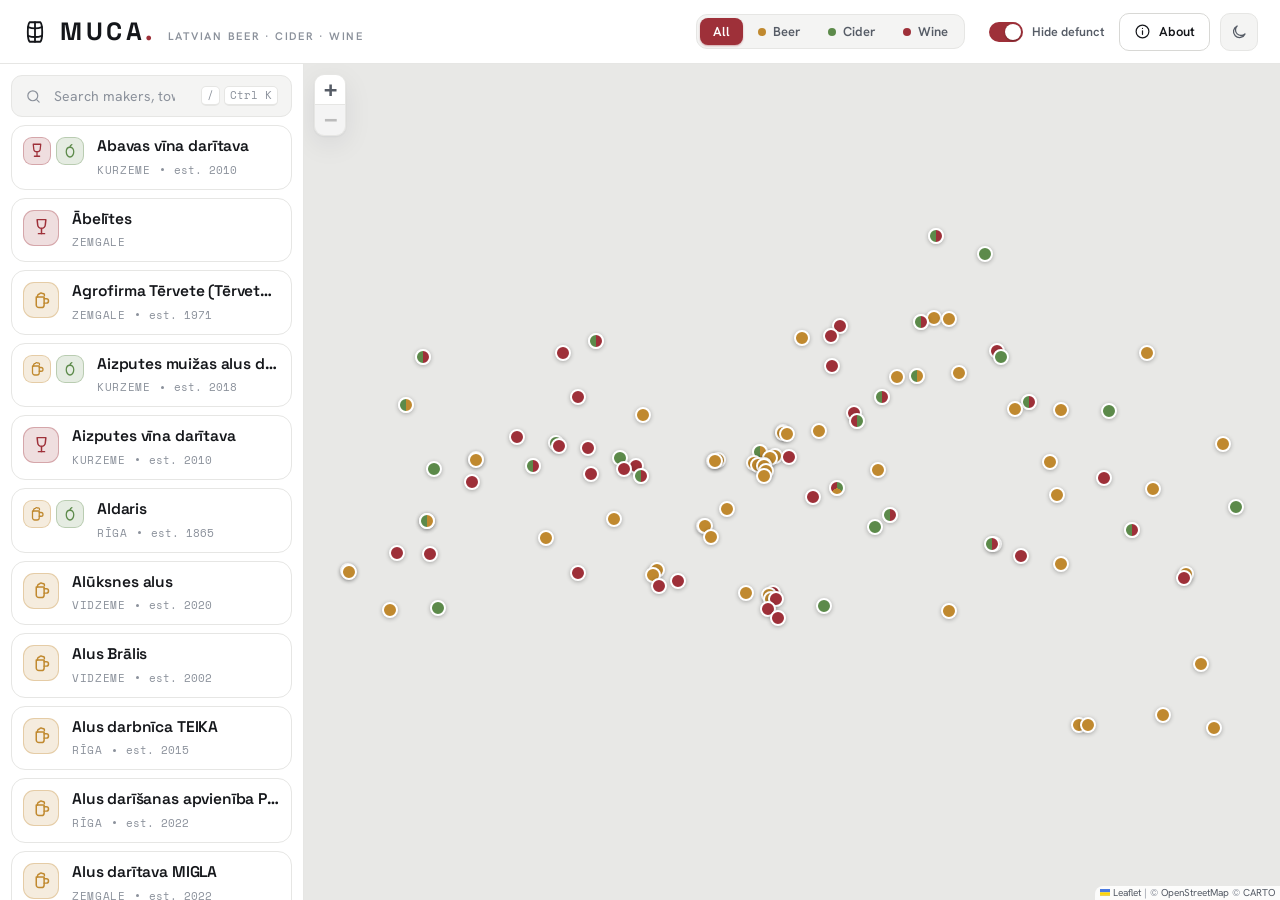
==== commit f0aac1ce: "fix: few breweries" ====
--- a/public/index.html
+++ b/public/index.html
@@ -28,7 +28,7 @@
   <link rel="apple-touch-icon" href="apple-touch-icon.png" />
 
   <!-- seo:jsonld:start -->
-  <script type="application/ld+json">{"@context":"https://schema.org","@graph":[{"@type":"WebSite","@id":"https://muca.didnt.work/#website","url":"https://muca.didnt.work/","name":"MUCA - Latvian Breweries Map","description":"An interactive map of Latvian beer breweries, cideries and wineries - addresses, status and details for makers across Latvia.","inLanguage":"en"},{"@type":"ItemList","name":"Latvian breweries, cideries and wineries","numberOfItems":110,"itemListElement":[{"@type":"ListItem","position":1,"item":{"@type":["Brewery","FoodEstablishment"],"name":"Aldaris","address":{"@type":"PostalAddress","streetAddress":"Tvaika iela 44, Rīga, LV-1005","addressLocality":"Rīga","addressRegion":"Rīga","addressCountry":"LV"},"geo":{"@type":"GeoCoordinates","latitude":57.0053,"longitude":24.1209},"url":"https://aldaris.lv","foundingDate":"1865","logo":"https://muca.didnt.work/logos/aldaris.png"}},{"@type":"ListItem","position":2,"item":{"@type":"Brewery","name":"Bauskas alus","address":{"@type":"PostalAddress","streetAddress":"Bērzkalnu iela 77, Bauska, Bauskas novads, LV-3901","addressLocality":"Bauska","addressRegion":"Zemgale","addressCountry":"LV"},"geo":{"@type":"GeoCoordinates","latitude":56.3976,"longitude":24.2033},"url":"https://bauskasalus.lv","foundingDate":"1981","logo":"https://muca.didnt.work/logos/bauskas-alus.svg"}},{"@type":"ListItem","position":3,"item":{"@type":["Brewery","FoodEstablishment"],"name":"Cēsu Alus","address":{"@type":"PostalAddress","streetAddress":"Aldaru laukums 1, Cēsis, Cēsu novads, LV-4101","addressLocality":"Cēsis","addressRegion":"Vidzeme","addressCountry":"LV"},"geo":{"@type":"GeoCoordinates","latitude":57.3178,"longitude":25.3049},"url":"https://www.cesualus.lv","foundingDate":"1590","logo":"https://muca.didnt.work/logos/cesu-alus.svg"}},{"@type":"ListItem","position":4,"item":{"@type":"Brewery","name":"Labietis","address":{"@type":"PostalAddress","streetAddress":"Eimuri, Ādažu pagasts, Ādažu novads, LV-2164","addressLocality":"Eimuri","addressRegion":"Vidzeme","addressCountry":"LV"},"geo":{"@type":"GeoCoordinates","latitude":57.085,"longitude":24.291},"url":"https://labietis.lv","foundingDate":"2013","logo":"https://muca.didnt.work/logos/labietis.png"}},{"@type":"ListItem","position":5,"item":{"@type":"Brewery","name":"Nurme alus darītava","address":{"@type":"PostalAddress","streetAddress":"Vagonu iela 21, Rīga, LV-1009","addressLocality":"Rīga","addressRegion":"Rīga","addressCountry":"LV"},"geo":{"@type":"GeoCoordinates","latitude":56.9501,"longitude":24.1506},"url":"https://nurmebeer.com","foundingDate":"2016","logo":"https://muca.didnt.work/logos/nurme.jpg"}},{"@type":"ListItem","position":6,"item":{"@type":"Brewery","name":"Jūrmalas alus","address":{"@type":"PostalAddress","streetAddress":"Jūrmala","addressLocality":"Jūrmala","addressRegion":"Rīga","addressCountry":"LV"},"geo":{"@type":"GeoCoordinates","latitude":56.97,"longitude":23.7725},"url":"http://jurmalasalus.lv","foundingDate":"2019","logo":"https://muca.didnt.work/logos/jurmalas-alus.svg"}},{"@type":"ListItem","position":7,"item":{"@type":["Brewery","FoodEstablishment"],"name":"Užavas alus","address":{"@type":"PostalAddress","streetAddress":"\"Alutiņi\", Užavas pagasts, Ventspils novads, LV-3627","addressLocality":"Užava","addressRegion":"Kurzeme","addressCountry":"LV"},"geo":{"@type":"GeoCoordinates","latitude":57.1981,"longitude":21.442},"url":"https://uzavasalus.eu","foundingDate":"1994","logo":"https://muca.didnt.work/logos/uzavas-alus.png"}},{"@type":"ListItem","position":8,"item":{"@type":"Brewery","name":"Ventspils alus darītava Courlander","address":{"@type":"PostalAddress","streetAddress":"Tirgus iela 9, Ventspils, LV-3601","addressLocality":"Ventspils","addressRegion":"Kurzeme","addressCountry":"LV"},"geo":{"@type":"GeoCoordinates","latitude":57.3973,"longitude":21.5671},"url":"https://www.facebook.com/VentspilsAlusDaritava","foundingDate":"2016","logo":"https://muca.didnt.work/logos/courlander.png"}},{"@type":"ListItem","position":9,"item":{"@type":"Brewery","name":"Brenguļu alus darītava","address":{"@type":"PostalAddress","streetAddress":"\"Abula\", Brenguļi, Brenguļu pagasts, Valmieras novads, LV-4245","addressLocality":"Brenguļi","addressRegion":"Vidzeme","addressCountry":"LV"},"geo":{"@type":"GeoCoordinates","latitude":57.548485,"longitude":25.547805},"url":"https://www.facebook.com/brengulualus.lv/","foundingDate":"1969","logo":"https://muca.didnt.work/logos/brengulu-alus.jpg"}},{"@type":"ListItem","position":10,"item":{"@type":"Brewery","name":"Malduguns alus darītava","address":{"@type":"PostalAddress","streetAddress":"Parka iela 2A, Rauna, Raunas pagasts, Smiltenes novads, LV-4131","addressLocality":"Rauna","addressRegion":"Vidzeme","addressCountry":"LV"},"geo":{"@type":"GeoCoordinates","latitude":57.330019,"longitude":25.618179},"url":"https://www.malduguns.lv","foundingDate":"2013","logo":"https://muca.didnt.work/logos/malduguns.png"}},{"@type":"ListItem","position":11,"item":{"@type":"Brewery","name":"Piebalgas alus","address":{"@type":"PostalAddress","streetAddress":"Gaujas iela 2, Jaunpiebalga, Cēsu novads, LV-4125","addressLocality":"Jaunpiebalga","addressRegion":"Vidzeme","addressCountry":"LV"},"geo":{"@type":"GeoCoordinates","latitude":57.181833,"longitude":26.04485},"url":"https://piebalgasalus.lv","foundingDate":"1989","logo":"https://muca.didnt.work/logos/piebalgas-alus.svg"}},{"@type":"ListItem","position":12,"item":{"@type":"Brewery","name":"Valmiermuižas alus","address":{"@type":"PostalAddress","streetAddress":"Dzirnavu iela 2, Valmiermuiža, Valmieras pagasts, Valmieras novads, LV-4219","addressLocality":"Valmiermuiža","addressRegion":"Vidzeme","addressCountry":"LV"},"geo":{"@type":"GeoCoordinates","latitude":57.555858,"longitude":25.431196},"url":"https://valmiermuiza.lv","foundingDate":"1764","logo":"https://muca.didnt.work/logos/valmiermuiza.png"}},{"@type":"ListItem","position":13,"item":{"@type":"Brewery","name":"Cesvaines alus darītava","address":{"@type":"PostalAddress","streetAddress":"Rūpnīcas iela 1, Cesvaine, Madonas novads, LV-4871","addressLocality":"Cesvaine","addressRegion":"Vidzeme","addressCountry":"LV"},"geo":{"@type":"GeoCoordinates","latitude":56.966838,"longitude":26.309494},"url":"https://www.cesvainesalus.lv","foundingDate":"2016","logo":"https://muca.didnt.work/logos/cesvaines-alus.png"}},{"@type":"ListItem","position":14,"item":{"@type":"Brewery","name":"Madonas alus","address":{"@type":"PostalAddress","streetAddress":"\"Bodnieki\", Praulienas pagasts, Madonas novads, LV-4825","addressLocality":"Bodnieki","addressRegion":"Vidzeme","addressCountry":"LV"},"geo":{"@type":"GeoCoordinates","latitude":56.82722,"longitude":26.363285},"url":"https://madonasalus.com","foundingDate":"1916","logo":"https://muca.didnt.work/logos/madonas-alus.jpg"}},{"@type":"ListItem","position":15,"item":{"@type":"Brewery","name":"Tālavas ķēniņa alus","address":{"@type":"PostalAddress","streetAddress":"\"Kāmieši\", Lizuma pagasts, Gulbenes novads, LV-4425","addressLocality":"Lizums","addressRegion":"Vidzeme","addressCountry":"LV"},"geo":{"@type":"GeoCoordinates","latitude":57.1775,"longitude":26.391389},"url":"https://talavas.lv","foundingDate":"2014","logo":"https://muca.didnt.work/logos/talavas-kenina.png"}},{"@type":"ListItem","position":16,"item":{"@type":"Brewery","name":"IndieJānis","address":{"@type":"PostalAddress","streetAddress":"\"Kalti\", Upespils, Suntažu pagasts, Ogres novads, LV-5060","addressLocality":"Upespils","addressRegion":"Vidzeme","addressCountry":"LV"},"geo":{"@type":"GeoCoordinates","latitude":56.932233,"longitude":25.011985},"url":"https://indiejanis.lv/","foundingDate":"2017","logo":"https://muca.didnt.work/logos/indiejanis.png"}},{"@type":"ListItem","position":17,"item":{"@type":"Brewery","name":"Agrofirma Tērvete (Tērvetes alus)","address":{"@type":"PostalAddress","streetAddress":"\"Tišas\", Kroņauce, Tērvetes pagasts, Dobeles novads, LV-3730","addressLocality":"Kroņauce","addressRegion":"Zemgale","addressCountry":"LV"},"geo":{"@type":"GeoCoordinates","latitude":56.516731,"longitude":23.334656},"url":"https://tervetesal.lv/","foundingDate":"1971","logo":"https://muca.didnt.work/logos/tervetes-alus.jpg"}},{"@type":"ListItem","position":18,"item":{"@type":"Brewery","name":"Hopalaa","address":{"@type":"PostalAddress","streetAddress":"Industriālais parks, Vītoliņi, Valgundes pagasts, Jelgavas novads, LV-3017","addressLocality":"Vītoliņi","addressRegion":"Zemgale","addressCountry":"LV"},"geo":{"@type":"GeoCoordinates","latitude":56.7015184,"longitude":23.6971079},"url":"https://www.hopalaa.com","foundingDate":"2018","logo":"https://muca.didnt.work/logos/hopalaa.png"}},{"@type":"ListItem","position":19,"item":{"@type":"Brewery","name":"Hypnos Brewery","address":{"@type":"PostalAddress","streetAddress":"Industriālais parks, Vītoliņi, Valgundes pagasts, Jelgavas novads, LV-3017","addressLocality":"Vītoliņi","addressRegion":"Zemgale","addressCountry":"LV"},"geo":{"@type":"GeoCoordinates","latitude":56.7019,"longitude":23.6983},"url":"https://www.facebook.com/HypnosBrewery/","foundingDate":"2018","logo":"https://muca.didnt.work/logos/hypnos-brewery.jpg"}},{"@type":"ListItem","position":20,"item":{"@type":"Brewery","name":"Rēzeknis Bryuvers","address":{"@type":"PostalAddress","streetAddress":"Atbrīvošanas aleja 162b, Rēzekne, LV-4604","addressLocality":"Rēzekne","addressRegion":"Latgale","addressCountry":"LV"},"geo":{"@type":"GeoCoordinates","latitude":56.5006,"longitude":27.3402},"url":"https://rezeknesbruveris.lv","foundingDate":"2004","logo":"https://muca.didnt.work/logos/rezeknis-bryuvers.png"}},{"@type":"ListItem","position":21,"item":{"@type":"Brewery","name":"VIEDI alus darītava","address":{"@type":"PostalAddress","streetAddress":"Cukura iela 21, Jelgava, LV-3002","addressLocality":"Jelgava","addressRegion":"Zemgale","addressCountry":"LV"},"geo":{"@type":"GeoCoordinates","latitude":56.653225,"longitude":23.747116},"url":"https://www.viedalus.lv","foundingDate":"2015","logo":"https://muca.didnt.work/logos/viedi.jpg"}},{"@type":"ListItem","position":22,"item":{"@type":"Brewery","name":"Zoltners alus darītava","address":{"@type":"PostalAddress","streetAddress":"\"Zoltners\", Kroņauce, Tērvetes pagasts, Dobeles novads, LV-3730","addressLocality":"Kroņauce","addressRegion":"Zemgale","addressCountry":"LV"},"geo":{"@type":"GeoCoordinates","latitude":56.497601,"longitude":23.306069},"url":"https://zoltners.lv/lv/alus-daritava/","foundingDate":"2015","logo":"https://muca.didnt.work/logos/zoltners.png"}},{"@type":"ListItem","position":23,"item":{"@type":"Brewery","name":"Lodiņa alus darītava","address":{"@type":"PostalAddress","streetAddress":"Rīgas iela 39, Bauska, LV-3901","addressLocality":"Bauska","addressRegion":"Zemgale","addressCountry":"LV"},"geo":{"@type":"GeoCoordinates","latitude":56.411407,"longitude":24.187645},"url":"https://lodinaalus.lv","foundingDate":"1873","logo":"https://muca.didnt.work/logos/lodina.webp"}},{"@type":"ListItem","position":24,"item":{"@type":"Brewery","name":"Kolnasāta","address":{"@type":"PostalAddress","streetAddress":"Stacijas iela 4, Bērzpils, Bērzpils pagasts, Balvu novads, LV-4576","addressLocality":"Bērzpils","addressRegion":"Latgale","addressCountry":"LV"},"geo":{"@type":"GeoCoordinates","latitude":56.8546,"longitude":27.0856},"url":"https://www.facebook.com/p/M%C4%81jas-Alus-Kolnas%C4%81ta-100030708294855/","logo":"https://muca.didnt.work/logos/kolnasata.jpg"}},{"@type":"ListItem","position":25,"item":{"@type":["Winery","FoodEstablishment"],"name":"Abavas vīna darītava","address":{"@type":"PostalAddress","streetAddress":"\"Kalējkrāmi\", Slampes pagasts, Tukuma novads, LV-3133","addressLocality":"Slampe","addressRegion":"Kurzeme","addressCountry":"LV"},"geo":{"@type":"GeoCoordinates","latitude":56.9088,"longitude":23.216},"url":"https://www.abavas.lv","foundingDate":"2010","logo":"https://muca.didnt.work/logos/abavas.png"}},{"@type":"ListItem","position":26,"item":{"@type":"FoodEstablishment","name":"Sabiles Sidrs","address":{"@type":"PostalAddress","streetAddress":"Rīgas iela 22, Sabile, Talsu novads, LV-3294","addressLocality":"Sabile","addressRegion":"Kurzeme","addressCountry":"LV"},"geo":{"@type":"GeoCoordinates","latitude":57.0433,"longitude":22.5762},"url":"https://www.sabilessidrs.lv","foundingDate":"2009","logo":"https://muca.didnt.work/logos/sabiles-sidrs.jpg"}},{"@type":"ListItem","position":27,"item":{"@type":"FoodEstablishment","name":"Tālavas Sidrs","address":{"@type":"PostalAddress","streetAddress":"Brīvības iela 22, Gulbene, LV-4401","addressLocality":"Gulbene","addressRegion":"Vidzeme","addressCountry":"LV"},"geo":{"@type":"GeoCoordinates","latitude":57.1742,"longitude":26.754},"url":"https://www.talava.lv","foundingDate":"2013","logo":"https://muca.didnt.work/logos/talavas-sidrs.webp"}},{"@type":"ListItem","position":28,"item":{"@type":"FoodEstablishment","name":"Jaunmoku Dārzi","address":{"@type":"PostalAddress","streetAddress":"Jaunmokas, Tumes pagasts, Tukuma novads, LV-3139","addressLocality":"Jaunmokas","addressRegion":"Kurzeme","addressCountry":"LV"},"geo":{"@type":"GeoCoordinates","latitude":56.9818,"longitude":23.0556},"url":"https://www.facebook.com/jaunmokudarzi/","logo":"https://muca.didnt.work/logos/jaunmoku-darzi.jpg"}},{"@type":"ListItem","position":29,"item":{"@type":"FoodEstablishment","name":"Mr. Plūme sidra darītava","address":{"@type":"PostalAddress","streetAddress":"\"Zīles\", Jumpravas pagasts, Ogres novads, LV-5022","addressLocality":"Jumprava","addressRegion":"Vidzeme","addressCountry":"LV"},"geo":{"@type":"GeoCoordinates","latitude":56.6953,"longitude":24.987},"url":"https://www.mrplume.lv","foundingDate":"2010","logo":"https://muca.didnt.work/logos/mr-plume.png"}},{"@type":"ListItem","position":30,"item":{"@type":"FoodEstablishment","name":"Sidra darītava Abuls","address":{"@type":"PostalAddress","streetAddress":"\"Vecsprenīši\", Launkalnes pagasts, Smiltenes novads, LV-4729","addressLocality":"Launkalne","addressRegion":"Vidzeme","addressCountry":"LV"},"geo":{"@type":"GeoCoordinates","latitude":57.3958,"longitude":25.9399},"url":"https://www.abuls.lv","foundingDate":"2000","logo":"https://muca.didnt.work/logos/abuls.jpg"}},{"@type":"ListItem","position":31,"item":{"@type":"FoodEstablishment","name":"Ezera Sidrs","address":{"@type":"PostalAddress","streetAddress":"Gudenieku pagasts, Kuldīgas novads","addressLocality":"Gudenieki","addressRegion":"Kurzeme","addressCountry":"LV"},"geo":{"@type":"GeoCoordinates","latitude":56.936,"longitude":21.649},"url":"http://www.ezerasidrs.lv","foundingDate":"2018","logo":"https://muca.didnt.work/logos/ezera-sidrs.jpg"}},{"@type":"ListItem","position":32,"item":{"@type":"FoodEstablishment","name":"Mūrbūdu sidra darītava","address":{"@type":"PostalAddress","streetAddress":"\"Klētnieki\", Ērģemes pagasts, Valkas novads, LV-4711","addressLocality":"Ērģeme","addressRegion":"Vidzeme","addressCountry":"LV"},"geo":{"@type":"GeoCoordinates","latitude":57.8135,"longitude":25.8172},"url":"https://www.nenormalssidrs.lv","foundingDate":"2015","logo":"https://muca.didnt.work/logos/murbudu.jpg"}},{"@type":"ListItem","position":33,"item":{"@type":"FoodEstablishment","name":"Malnavas muiža (Malnovys Uobuļu Sidrs)","address":{"@type":"PostalAddress","streetAddress":"Kļavu iela 11, Malnava, Malnavas pagasts, Ludzas novads, LV-5750","addressLocality":"Malnava","addressRegion":"Latgale","addressCountry":"LV"},"geo":{"@type":"GeoCoordinates","latitude":56.7781,"longitude":27.718},"url":"https://www.latgalessmakovka.lv","foundingDate":"2016","logo":"https://muca.didnt.work/logos/malnavas-muiza.png"}},{"@type":"ListItem","position":34,"item":{"@type":["FoodEstablishment","Brewery","Winery"],"name":"Turkalnes muižas alus un sidra darītava","address":{"@type":"PostalAddress","streetAddress":"\"Turkalne\", Tīnūžu pagasts, Ogres novads, LV-5015","addressLocality":"Turkalne","addressRegion":"Vidzeme","addressCountry":"LV"},"geo":{"@type":"GeoCoordinates","latitude":56.8589,"longitude":24.6964},"url":"https://www.turkalnesmuiza.lv","foundingDate":"2018","logo":"https://muca.didnt.work/logos/turkalnes-muiza.png"}},{"@type":"ListItem","position":35,"item":{"@type":"FoodEstablishment","name":"Herbsts","address":{"@type":"PostalAddress","streetAddress":"Miera iela 3, Gramzda, Gramzdas pagasts, Dienvidkurzemes novads, LV-3486","addressLocality":"Gramzda","addressRegion":"Kurzeme","addressCountry":"LV"},"geo":{"@type":"GeoCoordinates","latitude":56.3595,"longitude":21.6787},"url":"https://herbsts.lv","logo":"https://muca.didnt.work/logos/herbsts.svg"}},{"@type":"ListItem","position":36,"item":{"@type":["FoodEstablishment","Winery"],"name":"Zilver dzērienu darītava","address":{"@type":"PostalAddress","streetAddress":"\"Pīlādži\", Kalnabeites, Siguldas pagasts, Siguldas novads, LV-2150","addressLocality":"Sigulda","addressRegion":"Vidzeme","addressCountry":"LV"},"geo":{"@type":"GeoCoordinates","latitude":57.1328,"longitude":24.8519},"url":"https://zilver.lv","foundingDate":"2009","logo":"https://muca.didnt.work/logos/zilver.png"}},{"@type":"ListItem","position":37,"item":{"@type":["Winery","FoodEstablishment"],"name":"Līgatnes vīna darītava","address":{"@type":"PostalAddress","streetAddress":"Spriņģu iela 3, Līgatne, Cēsu novads, LV-4108","addressLocality":"Līgatne","addressRegion":"Vidzeme","addressCountry":"LV"},"geo":{"@type":"GeoCoordinates","latitude":57.2329604,"longitude":25.0420737},"url":"https://ligatnesvinadaritava.lv","foundingDate":"2010","logo":"https://muca.didnt.work/logos/ligatnes-vina-daritava.png"}},{"@type":"ListItem","position":38,"item":{"@type":["Winery","FoodEstablishment"],"name":"Kabiles muižas vīna darītava","address":{"@type":"PostalAddress","streetAddress":"Kabiles pils, Kabiles pagasts, Kuldīgas novads, LV-3314","addressLocality":"Kabile","addressRegion":"Kurzeme","addressCountry":"LV"},"geo":{"@type":"GeoCoordinates","latitude":56.94973,"longitude":22.40041},"url":"https://kabilewinery.lv","foundingDate":"2016","logo":"https://muca.didnt.work/logos/kabiles-muiza.png"}},{"@type":"ListItem","position":39,"item":{"@type":["Winery","FoodEstablishment"],"name":"Vīna darītava Lauskis","address":{"@type":"PostalAddress","streetAddress":"Krapes muiža, Lēdmanes pagasts, Ogres novads, LV-5011","addressLocality":"Krape","addressRegion":"Vidzeme","addressCountry":"LV"},"geo":{"@type":"GeoCoordinates","latitude":56.74671,"longitude":25.099518},"url":"https://lauskissidrs.lv","foundingDate":"2019","logo":"https://muca.didnt.work/logos/lauskis.png"}},{"@type":"ListItem","position":40,"item":{"@type":["Winery","FoodEstablishment"],"name":"Naukšēnu vīna darītava","address":{"@type":"PostalAddress","streetAddress":"\"Saulesvārti\", Naukšēnu pagasts, Valmieras novads, LV-4244","addressLocality":"Naukšēni","addressRegion":"Vidzeme","addressCountry":"LV"},"geo":{"@type":"GeoCoordinates","latitude":57.884778,"longitude":25.447889},"url":"https://www.nauksenuvini.lv","foundingDate":"2012","logo":"https://muca.didnt.work/logos/nauksenu.png"}},{"@type":"ListItem","position":41,"item":{"@type":"Winery","name":"Aizputes vīna darītava","address":{"@type":"PostalAddress","streetAddress":"Skolas iela 1, Aizpute, Dienvidkurzemes novads, LV-3456","addressLocality":"Aizpute","addressRegion":"Kurzeme","addressCountry":"LV"},"geo":{"@type":"GeoCoordinates","latitude":56.7225786,"longitude":21.5983648},"url":"https://aizputesvins.lv","foundingDate":"2010","logo":"https://muca.didnt.work/logos/aizputes-vina-daritava.png"}},{"@type":"ListItem","position":42,"item":{"@type":"Winery","name":"Cremon vīna darītava","address":{"@type":"PostalAddress","streetAddress":"Krimuldas muiža, Mednieku iela 3, Sigulda, Siguldas novads, LV-2150","addressLocality":"Sigulda","addressRegion":"Vidzeme","addressCountry":"LV"},"geo":{"@type":"GeoCoordinates","latitude":57.1679101,"longitude":24.8293547},"url":"https://krimuldasmuiza.lv","logo":"https://muca.didnt.work/logos/cremon.jpg"}},{"@type":"ListItem","position":43,"item":{"@type":"Winery","name":"Durbes Veltes","address":{"@type":"PostalAddress","streetAddress":"Aizputes iela 2, Durbe, Dienvidkurzemes novads","addressLocality":"Durbe","addressRegion":"Kurzeme","addressCountry":"LV"},"geo":{"@type":"GeoCoordinates","latitude":56.5891518,"longitude":21.3703511},"url":"https://durbesveltes.lv","foundingDate":"2010","logo":"https://muca.didnt.work/logos/durbes-veltes.jpg"}},{"@type":"ListItem","position":44,"item":{"@type":"Winery","name":"Kužums Winery","address":{"@type":"PostalAddress","streetAddress":"Robežu iela 5, Mūsa, Ceraukstes pagasts, Bauskas novads, LV-3901","addressLocality":"Mūsa","addressRegion":"Zemgale","addressCountry":"LV"},"geo":{"@type":"GeoCoordinates","latitude":56.3964051,"longitude":24.2361139},"url":"https://vinaoga.lv","logo":"https://muca.didnt.work/logos/kuzums.jpg"}},{"@type":"ListItem","position":45,"item":{"@type":"Winery","name":"Tērvetes vīni","address":{"@type":"PostalAddress","streetAddress":"\"Krāces\", Zelmeņi, Tērvetes pagasts, Dobeles novads, LV-3730","addressLocality":"Tērvete","addressRegion":"Zemgale","addressCountry":"LV"},"geo":{"@type":"GeoCoordinates","latitude":56.4487919,"longitude":23.3549435},"url":"https://tervetesvini.lv","foundingDate":"2009","logo":"https://muca.didnt.work/logos/tervetes-vini.png"}},{"@type":"ListItem","position":46,"item":{"@type":"Brewery","name":"Konkordijas alus darītava","address":{"@type":"PostalAddress","streetAddress":"Slokas 61b, Jurmala, Latvia, LV-2015","addressLocality":"Jūrmala","addressRegion":"Rīga","addressCountry":"LV"},"geo":{"@type":"GeoCoordinates","latitude":56.9695473,"longitude":23.775906},"url":"https://www.facebook.com/konkordijas/","foundingDate":"2017","logo":"https://muca.didnt.work/logos/konkordijas-alus.jpg"}},{"@type":"ListItem","position":47,"item":{"@type":"Brewery","name":"Ārpus Brewing Co.","address":{"@type":"PostalAddress","streetAddress":"\"Jauntrenči\", Eimuri, Ādažu pagasts, Ādažu novads, LV-2164","addressLocality":"Eimuri","addressRegion":"Vidzeme","addressCountry":"LV"},"geo":{"@type":"GeoCoordinates","latitude":57.08778,"longitude":24.2875},"url":"https://arpusbrewing.co","foundingDate":"2017","logo":"https://muca.didnt.work/logos/arpus.png"}},{"@type":"ListItem","position":48,"item":{"@type":"Brewery","name":"Iļģuciema Alus / ILGEZEEM","address":{"@type":"PostalAddress","streetAddress":"Daugavgrīvas iela 82, Rīga, LV-1007","addressLocality":"Rīga","addressRegion":"Rīga","addressCountry":"LV"},"geo":{"@type":"GeoCoordinates","latitude":56.95994,"longitude":24.06996},"url":"https://ilgezeem.lv","foundingDate":"1863","logo":"https://muca.didnt.work/logos/ilgezeem.jpg"}},{"@type":"ListItem","position":49,"item":{"@type":"Brewery","name":"Alus Brālis","address":{"@type":"PostalAddress","streetAddress":"\"Ojāri\", Griķi, Inčukalna pagasts, Siguldas novads, LV-2136","addressLocality":"Griķi","addressRegion":"Vidzeme","addressCountry":"LV"},"geo":{"@type":"GeoCoordinates","latitude":57.0909,"longitude":24.56057},"url":"https://bralis.lv","foundingDate":"2002","logo":"https://muca.didnt.work/logos/alus-bralis.svg"}},{"@type":"ListItem","position":50,"item":{"@type":"Brewery","name":"Latgales Alus","address":{"@type":"PostalAddress","streetAddress":"Dzirnavu iela 22, Daugavpils, LV-5401","addressLocality":"Daugavpils","addressRegion":"Latgale","addressCountry":"LV"},"geo":{"@type":"GeoCoordinates","latitude":55.86418,"longitude":26.52606},"url":"https://www.latgalus.com","foundingDate":"1860","logo":"https://muca.didnt.work/logos/latgales-alus.png"}},{"@type":"ListItem","position":51,"item":{"@type":"Brewery","name":"DUNA Brewery","address":{"@type":"PostalAddress","streetAddress":"Kaļķu iela 14, Kuldīga, Kuldīgas novads, LV-3301","addressLocality":"Kuldīga","addressRegion":"Kurzeme","addressCountry":"LV"},"geo":{"@type":"GeoCoordinates","latitude":56.97249,"longitude":21.97045},"url":"https://dunabrewery.com","foundingDate":"2014","logo":"https://muca.didnt.work/logos/duna-brewery.png"}},{"@type":"ListItem","position":52,"item":{"@type":"Brewery","name":"V1 Brewery","address":{"@type":"PostalAddress","streetAddress":"Lejupes iela 7, Ādaži, Ādažu novads, LV-2164","addressLocality":"Ādaži","addressRegion":"Vidzeme","addressCountry":"LV"},"geo":{"@type":"GeoCoordinates","latitude":57.06985,"longitude":24.36158},"url":"https://v1brewery.lv","foundingDate":"2018","logo":"https://muca.didnt.work/logos/v1-brewery.jpg"}},{"@type":"ListItem","position":53,"item":{"@type":"Brewery","name":"Jaunpils alus","address":{"@type":"PostalAddress","streetAddress":"Šķūnis Baltais Centrā, Jaunpils, Jaunpils pagasts, Tukuma novads, LV-3145","addressLocality":"Jaunpils","addressRegion":"Kurzeme","addressCountry":"LV"},"geo":{"@type":"GeoCoordinates","latitude":56.73002,"longitude":23.01071},"url":"https://www.jaunpilsalus.lv/","foundingDate":"2017","logo":"https://muca.didnt.work/logos/jaunpils-alus.png"}},{"@type":"ListItem","position":54,"item":{"@type":"Brewery","name":"Saldalus","address":{"@type":"PostalAddress","streetAddress":"Striķu iela 65, Saldus, LV-3801","addressLocality":"Saldus","addressRegion":"Kurzeme","addressCountry":"LV"},"geo":{"@type":"GeoCoordinates","latitude":56.65258755421824,"longitude":22.49825109902016},"url":"https://saldalus.lv/","foundingDate":"2012","logo":"https://muca.didnt.work/logos/saldalus.png"}},{"@type":"ListItem","position":55,"item":{"@type":"Brewery","name":"Rose Brewery","address":{"@type":"PostalAddress","streetAddress":"Pirmā iela 38A, Ādaži, Ādažu novads, LV-2164","addressLocality":"Ādaži","addressRegion":"Vidzeme","addressCountry":"LV"},"geo":{"@type":"GeoCoordinates","latitude":57.08052,"longitude":24.32222},"url":"https://adazualus.lv/","foundingDate":"2015","logo":"https://muca.didnt.work/logos/rose-brewery.png"}},{"@type":"ListItem","position":56,"item":{"@type":"Brewery","name":"HAT Brewery","address":{"@type":"PostalAddress","streetAddress":"\"Lāmiņas\", Katlakalns, Ķekavas pagasts, Ķekavas novads, LV-2111","addressLocality":"Katlakalns","addressRegion":"Zemgale","addressCountry":"LV"},"geo":{"@type":"GeoCoordinates","latitude":56.90858,"longitude":24.15093},"url":"https://www.hatbrewery.lv/","foundingDate":"2021","logo":"https://muca.didnt.work/logos/hat-brewery.jpg"}},{"@type":"ListItem","position":57,"item":{"@type":"Brewery","name":"Puta Brewery","address":{"@type":"PostalAddress","streetAddress":"Vecā ostmala 53, Liepāja, LV-3401","addressLocality":"Liepāja","addressRegion":"Kurzeme","addressCountry":"LV"},"geo":{"@type":"GeoCoordinates","latitude":56.51439,"longitude":21.00332},"url":"https://www.facebook.com/putabrewery/","foundingDate":"2019","logo":"https://muca.didnt.work/logos/puta-brewery.jpg"}},{"@type":"ListItem","position":58,"item":{"@type":"Brewery","name":"BURSH","address":{"@type":"PostalAddress","streetAddress":"\"Burši\", Aiviekstes pagasts, Aizkraukles novads, LV-5120","addressLocality":"Burši","addressRegion":"Vidzeme","addressCountry":"LV"},"geo":{"@type":"GeoCoordinates","latitude":56.62616,"longitude":25.88532},"url":"https://www.burshalus.lv/","foundingDate":"2014","logo":"https://muca.didnt.work/logos/bursh.png"}},{"@type":"ListItem","position":59,"item":{"@type":"Brewery","name":"Brūzis Manufaktūra","address":{"@type":"PostalAddress","streetAddress":"Brīvības gatve 401C, Rīga, LV-1024","addressLocality":"Rīga","addressRegion":"Rīga","addressCountry":"LV"},"geo":{"@type":"GeoCoordinates","latitude":56.98982,"longitude":24.23051},"url":"https://bruzismanufaktura.lv/","foundingDate":"2022","logo":"https://muca.didnt.work/logos/bruzis-manufaktura.jpg"}},{"@type":"ListItem","position":60,"item":{"@type":"Brewery","name":"Alus Rūme Trofeja","address":{"@type":"PostalAddress","streetAddress":"Avotu iela 74a, Rīga, LV-1009","addressLocality":"Rīga","addressRegion":"Rīga","addressCountry":"LV"},"geo":{"@type":"GeoCoordinates","latitude":56.95312,"longitude":24.1453},"url":"https://trofeja.lv/","foundingDate":"2020","logo":"https://muca.didnt.work/logos/alus-rume-trofeja.png"}},{"@type":"ListItem","position":61,"item":{"@type":"Brewery","name":"Alus darbnīca TEIKA","address":{"@type":"PostalAddress","streetAddress":"Brīvības gatve 348, Rīga, LV-1006","addressLocality":"Rīga","addressRegion":"Rīga","addressCountry":"LV"},"geo":{"@type":"GeoCoordinates","latitude":56.98145,"longitude":24.19437},"url":"https://www.alusteika.lv/","foundingDate":"2015","logo":"https://muca.didnt.work/logos/alus-darbnica-teika.jpg"}},{"@type":"ListItem","position":62,"item":{"@type":"Brewery","name":"Stargorod Rīga","address":{"@type":"PostalAddress","streetAddress":"Republikas laukums 1, Rīga, LV-1010","addressLocality":"Rīga","addressRegion":"Rīga","addressCountry":"LV"},"geo":{"@type":"GeoCoordinates","latitude":56.95324,"longitude":24.09923},"url":"https://stargorod.lv/en/","foundingDate":"2005","logo":"https://muca.didnt.work/logos/stargorod-riga.jpg"}},{"@type":"ListItem","position":63,"item":{"@type":"Brewery","name":"Vecais Taizel's","address":{"@type":"PostalAddress","streetAddress":"Pasta iela 1, Liepāja, LV-3401","addressLocality":"Liepāja","addressRegion":"Kurzeme","addressCountry":"LV"},"geo":{"@type":"GeoCoordinates","latitude":56.51068,"longitude":21.01239},"url":"https://vecaistaizels.lv/"}},{"@type":"ListItem","position":64,"item":{"@type":["Brewery","FoodEstablishment"],"name":"Aizputes muižas alus darītava","address":{"@type":"PostalAddress","streetAddress":"Liepājas iela 8A, Aizpute, Dienvidkurzemes novads, LV-3456","addressLocality":"Aizpute","addressRegion":"Kurzeme","addressCountry":"LV"},"geo":{"@type":"GeoCoordinates","latitude":56.72158,"longitude":21.60063},"url":"https://aizputesalus.com","foundingDate":"2018","logo":"https://muca.didnt.work/logos/aizputes-muizas-alus.png"}},{"@type":"ListItem","position":65,"item":{"@type":"Brewery","name":"Fišera alus darītava","address":{"@type":"PostalAddress","streetAddress":"Brīvības iela 33, Viesīte, Jēkabpils novads, LV-5237","addressLocality":"Viesīte","addressRegion":"Zemgale","addressCountry":"LV"},"geo":{"@type":"GeoCoordinates","latitude":56.34489,"longitude":25.54688},"url":"https://fiseraalus.lv","foundingDate":"2025","logo":"https://muca.didnt.work/logos/fisera-alus.png"}},{"@type":"ListItem","position":66,"item":{"@type":"Brewery","name":"Raiskuma labumu darītava","address":{"@type":"PostalAddress","streetAddress":"Ozolu 3, Raiskums, Raiskuma pagasts, Cēsu novads, LV-4146","addressLocality":"Raiskums","addressRegion":"Vidzeme","addressCountry":"LV"},"geo":{"@type":"GeoCoordinates","latitude":57.31252,"longitude":25.15393},"url":"https://www.raiskumietis.lv","foundingDate":"2013","logo":"https://muca.didnt.work/logos/raiskuma-labumu-daritava.png"}},{"@type":"ListItem","position":67,"item":{"@type":["Winery","FoodEstablishment"],"name":"Windau Wines","address":{"@type":"PostalAddress","streetAddress":"Tirgus iela 8, Ventspils, LV-3601","addressLocality":"Ventspils","addressRegion":"Kurzeme","addressCountry":"LV"},"geo":{"@type":"GeoCoordinates","latitude":57.3968,"longitude":21.56762},"url":"https://windauwines.lv","foundingDate":"2016","logo":"https://muca.didnt.work/logos/windau-wines.webp"}},{"@type":"ListItem","position":68,"item":{"@type":"Winery","name":"Vini Curlandia","address":{"@type":"PostalAddress","streetAddress":"\"Ogulāji\", Rendas pagasts, Kuldīgas novads, LV-3319","addressLocality":"Renda","addressRegion":"Kurzeme","addressCountry":"LV"},"geo":{"@type":"GeoCoordinates","latitude":57.067,"longitude":22.283},"url":"https://vinicurlandia.com","logo":"https://muca.didnt.work/logos/vini-curlandia.jpg"}},{"@type":"ListItem","position":69,"item":{"@type":"FoodEstablishment","name":"Pienjāņi","address":{"@type":"PostalAddress","streetAddress":"\"Pienjāņi\", Skaistkalnes pagasts, Bauskas novads, LV-3924","addressLocality":"Skaistkalne","addressRegion":"Zemgale","addressCountry":"LV"},"geo":{"@type":"GeoCoordinates","latitude":56.3654,"longitude":24.6027},"url":"https://www.jepis.lv","foundingDate":"2009"}},{"@type":"ListItem","position":70,"item":{"@type":"Winery","name":"Kaimiņmuiža","address":{"@type":"PostalAddress","streetAddress":"\"Kaimiņi\", Kandavas pagasts, Tukuma novads, LV-3120","addressLocality":"Kandava","addressRegion":"Kurzeme","addressCountry":"LV"},"geo":{"@type":"GeoCoordinates","latitude":57.02273,"longitude":22.81854},"url":"https://kaiminmuiza.lv","foundingDate":"2017","logo":"https://muca.didnt.work/logos/kaiminmuiza.jpg"}},{"@type":"ListItem","position":71,"item":{"@type":"Winery","name":"Lubānas vīnotava","address":{"@type":"PostalAddress","streetAddress":"Parka iela 6, Lubāna, Madonas novads, LV-4830","addressLocality":"Lubāna","addressRegion":"Vidzeme","addressCountry":"LV"},"geo":{"@type":"GeoCoordinates","latitude":56.9,"longitude":26.717},"url":"https://www.vinotava.lv","foundingDate":"2015","logo":"https://muca.didnt.work/logos/lubanas-vinotava.jpg"}},{"@type":"ListItem","position":72,"item":{"@type":"Winery","name":"Kugrēnu vīna darītava","address":{"@type":"PostalAddress","streetAddress":"Liepu iela 16, Uzvara, Gailīšu pagasts, Bauskas novads, LV-3931","addressLocality":"Uzvara","addressRegion":"Zemgale","addressCountry":"LV"},"geo":{"@type":"GeoCoordinates","latitude":56.31833,"longitude":24.25611},"url":"https://www.kugrenuvini.lv","logo":"https://muca.didnt.work/logos/kugrenu-vina-daritava.jpg"}},{"@type":"ListItem","position":73,"item":{"@type":"Winery","name":"Smilškalnu Vīns (ZS Smilškalni)","address":{"@type":"PostalAddress","streetAddress":"Tehnikas iela 12, Kuldīga, Kuldīgas novads, LV-3301","addressLocality":"Kuldīga","addressRegion":"Kurzeme","addressCountry":"LV"},"geo":{"@type":"GeoCoordinates","latitude":56.97919,"longitude":21.96656},"url":"https://www.smilskalni.lv/","foundingDate":"2011","logo":"https://muca.didnt.work/logos/smilskalni.png"}},{"@type":"ListItem","position":74,"item":{"@type":"Winery","name":"Mazburkas (SIA)","address":{"@type":"PostalAddress","streetAddress":"\"Mazburkas\", Smārdes pagasts, Tukuma novads, LV-3129","addressLocality":"Smārde","addressRegion":"Kurzeme","addressCountry":"LV"},"geo":{"@type":"GeoCoordinates","latitude":56.94806,"longitude":23.17695},"url":"https://www.mazburkas.lv/"}},{"@type":"ListItem","position":75,"item":{"@type":"Winery","name":"Mazsālijas","address":{"@type":"PostalAddress","streetAddress":"\"Mazsālijas\", Snēpeles pagasts, Kuldīgas novads, LV-3328","addressLocality":"Snēpele","addressRegion":"Kurzeme","addressCountry":"LV"},"geo":{"@type":"GeoCoordinates","latitude":56.88216,"longitude":21.93733},"url":"https://mazsalijas.com/","logo":"https://muca.didnt.work/logos/mazsalijas.png"}},{"@type":"ListItem","position":76,"item":{"@type":"Winery","name":"Tēviņkalna vīna darītava","address":{"@type":"PostalAddress","streetAddress":"\"Tēviņi\", Zemītes pagasts, Tukuma novads, LV-3135","addressLocality":"Zemīte","addressRegion":"Kurzeme","addressCountry":"LV"},"geo":{"@type":"GeoCoordinates","latitude":56.91761,"longitude":22.83552},"url":"https://tevinumajasvins.lv/","foundingDate":"2014","logo":"https://muca.didnt.work/logos/tevinkalna.png"}},{"@type":"ListItem","position":77,"item":{"@type":"Winery","name":"Spilves vīna darītava","address":{"@type":"PostalAddress","streetAddress":"\"Spilves\", Variešu pagasts, Jēkabpils novads, LV-5236","addressLocality":"Vārieši","addressRegion":"Zemgale","addressCountry":"LV"},"geo":{"@type":"GeoCoordinates","latitude":56.57618,"longitude":26.09421},"url":"https://www.spilves.lv/","logo":"https://muca.didnt.work/logos/spilves.svg"}},{"@type":"ListItem","position":78,"item":{"@type":"Winery","name":"Ziemeļu vīns (SIA)","address":{"@type":"PostalAddress","streetAddress":"Jaunā iela 15, Smiltene, Smiltenes novads, LV-4729","addressLocality":"Smiltene","addressRegion":"Vidzeme","addressCountry":"LV"},"geo":{"@type":"GeoCoordinates","latitude":57.4214,"longitude":25.9063},"url":"https://www.facebook.com/ZiemeluVins/","foundingDate":"2013"}},{"@type":"ListItem","position":79,"item":{"@type":"Winery","name":"Vējkalnietis","address":{"@type":"PostalAddress","streetAddress":"\"Mierkalni\", Lauciene, Laucienes pagasts, Talsu novads, LV-3285","addressLocality":"Lauciene","addressRegion":"Kurzeme","addressCountry":"LV"},"geo":{"@type":"GeoCoordinates","latitude":57.23059,"longitude":22.73935},"url":"https://www.vejkalnietis.lv/","foundingDate":"2010","logo":"https://muca.didnt.work/logos/vejkalnietis.png"}},{"@type":"ListItem","position":80,"item":{"@type":"Winery","name":"MAA.studija","address":{"@type":"PostalAddress","streetAddress":"\"Mednieki\", Kalvenes pagasts, Dienvidkurzemes novads, LV-3442","addressLocality":"Kalvene","addressRegion":"Kurzeme","addressCountry":"LV"},"geo":{"@type":"GeoCoordinates","latitude":56.5844,"longitude":21.6208},"url":"https://maastudija.lv/","logo":"https://muca.didnt.work/logos/maa-studija.png"}},{"@type":"ListItem","position":81,"item":{"@type":"Winery","name":"Rožleju vīna darītava","address":{"@type":"PostalAddress","streetAddress":"Rožlejas 71, Pleikšņi, Ozolaines pagasts, Rēzeknes novads, LV-4601","addressLocality":"Pleikšņi","addressRegion":"Latgale","addressCountry":"LV"},"geo":{"@type":"GeoCoordinates","latitude":56.48315,"longitude":27.32215},"url":"https://www.facebook.com/p/rozlejuvinadaritava-100093271573427/"}},{"@type":"ListItem","position":82,"item":{"@type":["Winery","FoodEstablishment"],"name":"Dzimtas vīns","address":{"@type":"PostalAddress","streetAddress":"\"Dzimta\", Nagļi, Nagļu pagasts, Rēzeknes novads, LV-4631","addressLocality":"Nagļi","addressRegion":"Latgale","addressCountry":"LV"},"geo":{"@type":"GeoCoordinates","latitude":56.68496,"longitude":26.92837},"url":"https://dzimtasvins.lv","foundingDate":"2021"}},{"@type":"ListItem","position":83,"item":{"@type":"Winery","name":"Vīna ceļš","address":{"@type":"PostalAddress","streetAddress":"Vīndaru iela 12, Ikšķile, Ogres novads, LV-5052","addressLocality":"Ikšķile","addressRegion":"Vidzeme","addressCountry":"LV"},"geo":{"@type":"GeoCoordinates","latitude":56.82008,"longitude":24.51735},"url":"https://www.vinacels.lv","logo":"https://muca.didnt.work/logos/vina-cels.png"}},{"@type":"ListItem","position":84,"item":{"@type":["Winery","FoodEstablishment"],"name":"Berga Vīns","address":{"@type":"PostalAddress","streetAddress":"\"Primenes\", Kocēnu pagasts, Valmieras novads, LV-4220","addressLocality":"Kocēni","addressRegion":"Vidzeme","addressCountry":"LV"},"geo":{"@type":"GeoCoordinates","latitude":57.53707,"longitude":25.33621},"url":"https://www.facebook.com/bergavins/","foundingDate":"2018"}},{"@type":"ListItem","position":85,"item":{"@type":["Winery","FoodEstablishment"],"name":"Cīrulīši","address":{"@type":"PostalAddress","streetAddress":"\"Cīrulīši\", Kaltene, Rojas pagasts, Talsu novads, LV-3264","addressLocality":"Kaltene","addressRegion":"Kurzeme","addressCountry":"LV"},"geo":{"@type":"GeoCoordinates","latitude":57.45949,"longitude":22.88057},"url":"https://www.facebook.com/cirulisi/"}},{"@type":"ListItem","position":86,"item":{"@type":"Winery","name":"Jokas","address":{"@type":"PostalAddress","streetAddress":"\"Jokas\", Limbažu pagasts, Limbažu novads, LV-4011","addressLocality":"Limbaži","addressRegion":"Vidzeme","addressCountry":"LV"},"geo":{"@type":"GeoCoordinates","latitude":57.48226,"longitude":24.65403},"foundingDate":"2006"}},{"@type":"ListItem","position":87,"item":{"@type":"Winery","name":"Lemsel","address":{"@type":"PostalAddress","streetAddress":"Vēja iela 18, Limbaži, Limbažu novads, LV-4001","addressLocality":"Limbaži","addressRegion":"Vidzeme","addressCountry":"LV"},"geo":{"@type":"GeoCoordinates","latitude":57.52229,"longitude":24.72454},"foundingDate":"2015"}},{"@type":"ListItem","position":88,"item":{"@type":"Winery","name":"Vidusgrūbas","address":{"@type":"PostalAddress","streetAddress":"\"Vidusgrūbas\", Vidrižu pagasts, Limbažu novads, LV-4013","addressLocality":"Vidriži","addressRegion":"Vidzeme","addressCountry":"LV"},"geo":{"@type":"GeoCoordinates","latitude":57.35957,"longitude":24.65996},"foundingDate":"2018"}},{"@type":"ListItem","position":89,"item":{"@type":"Winery","name":"Dūmiņu vīna darītava","address":{"@type":"PostalAddress","streetAddress":"Zvaigžņu iela 10, Bauska, LV-3901","addressLocality":"Bauska","addressRegion":"Zemgale","addressCountry":"LV"},"geo":{"@type":"GeoCoordinates","latitude":56.42249,"longitude":24.21227},"foundingDate":"2012"}},{"@type":"ListItem","position":90,"item":{"@type":"Winery","name":"Kauča strauts","address":{"@type":"PostalAddress","streetAddress":"\"Visnoļi\", Īslīces pagasts, Bauskas novads, LV-3901","addressLocality":"Bauska","addressRegion":"Zemgale","addressCountry":"LV"},"geo":{"@type":"GeoCoordinates","latitude":56.35394,"longitude":24.17936},"url":"https://www.facebook.com/kauciswinery/","logo":"https://muca.didnt.work/logos/kauca-strauts.jpg"}},{"@type":"ListItem","position":91,"item":{"@type":"Winery","name":"Dobeskalni","address":{"@type":"PostalAddress","streetAddress":"\"Dobeskalni\", Vītiņu pagasts, Dobeles novads, LV-3721","addressLocality":"Vītiņi","addressRegion":"Zemgale","addressCountry":"LV"},"geo":{"@type":"GeoCoordinates","latitude":56.50557,"longitude":22.73914},"url":"https://www.dobeskalni.lv/","logo":"https://muca.didnt.work/logos/dobeskalni.png"}},{"@type":"ListItem","position":92,"item":{"@type":"Winery","name":"Ābelītes","address":{"@type":"PostalAddress","streetAddress":"\"Ābelītes\", Zaļenieku pagasts, Jelgavas novads, LV-3011","addressLocality":"Zaļenieki","addressRegion":"Zemgale","addressCountry":"LV"},"geo":{"@type":"GeoCoordinates","latitude":56.47212,"longitude":23.50087}}},{"@type":"ListItem","position":93,"item":{"@type":"Winery","name":"Drubazas","address":{"@type":"PostalAddress","streetAddress":"\"Drubazas\", Abavas pagasts, Talsu novads, LV-3294","addressLocality":"Sabile","addressRegion":"Kurzeme","addressCountry":"LV"},"geo":{"@type":"GeoCoordinates","latitude":57.03034,"longitude":22.59508},"url":"https://www.facebook.com/drubazasvins","foundingDate":"2011","logo":"https://muca.didnt.work/logos/drubazas.jpg"}},{"@type":"ListItem","position":94,"item":{"@type":["Winery","FoodEstablishment"],"name":"Mājas vīna darītava \"Dzidris\"","address":{"@type":"PostalAddress","streetAddress":"\"Ozoliņi\", Aiviekstes pagasts, Aizkraukles novads, LV-5121","addressLocality":"Aiviekstes","addressRegion":"Vidzeme","addressCountry":"LV"},"geo":{"@type":"GeoCoordinates","latitude":56.62668,"longitude":25.8694},"url":"http://www.dzidris.lv/","foundingDate":"2005"}},{"@type":"ListItem","position":95,"item":{"@type":"Winery","name":"Kaspari","address":{"@type":"PostalAddress","streetAddress":"\"Tumes pasts\", Tume, Tumes pagasts, Tukuma novads, LV-3139","addressLocality":"Tume","addressRegion":"Kurzeme","addressCountry":"LV"},"geo":{"@type":"GeoCoordinates","latitude":56.93743,"longitude":23.08867},"url":"https://www.majasvinikaspari.lv/","foundingDate":"2004","logo":"https://muca.didnt.work/logos/kaspari.png"}},{"@type":"ListItem","position":96,"item":{"@type":["Winery","FoodEstablishment"],"name":"Rankas Vīns","address":{"@type":"PostalAddress","streetAddress":"\"Gaujaslīči\", Rankas pagasts, Gulbenes novads, LV-4416","addressLocality":"Ranka","addressRegion":"Vidzeme","addressCountry":"LV"},"geo":{"@type":"GeoCoordinates","latitude":57.21335,"longitude":26.15347},"url":"https://www.latvijasvini.lv/","logo":"https://muca.didnt.work/logos/rankas-vins.png"}},{"@type":"ListItem","position":97,"item":{"@type":"Winery","name":"Elku","address":{"@type":"PostalAddress","streetAddress":"Centra aleja 20, Lubezere, Ārlavas pag., Talsu novads, LV-3330","addressLocality":"Lubezere","addressRegion":"Kurzeme","addressCountry":"LV"},"geo":{"@type":"GeoCoordinates","latitude":57.41306,"longitude":22.62603},"url":"https://www.pikolo.lv"}},{"@type":"ListItem","position":98,"item":{"@type":"Brewery","name":"Alus darīšanas apvienība Prusaks","address":{"@type":"PostalAddress","streetAddress":"Tirgoņu iela 23, Majori, Jūrmala, LV-2015","addressLocality":"Jūrmala","addressRegion":"Rīga","addressCountry":"LV"},"geo":{"@type":"GeoCoordinates","latitude":56.9723,"longitude":23.8005},"url":"https://www.facebook.com/prusaksalus","foundingDate":"2022","logo":"https://muca.didnt.work/logos/prusaks.jpg"}},{"@type":"ListItem","position":99,"item":{"@type":"Brewery","name":"Mazjūras Brūzis","address":{"@type":"PostalAddress","streetAddress":"Jūras iela 73, Engure, Engures pagasts, Tukuma novads, LV-3113","addressLocality":"Engure","addressRegion":"Kurzeme","addressCountry":"LV"},"geo":{"@type":"GeoCoordinates","latitude":57.15891,"longitude":23.22904},"url":"https://www.facebook.com/mazjurasbruzis","foundingDate":"2023","logo":"https://muca.didnt.work/logos/mazjuras-bruzis.jpg"}},{"@type":"ListItem","position":100,"item":{"@type":"Brewery","name":"Bārtas alus","address":{"@type":"PostalAddress","streetAddress":"\"Apinīši\", Bārta, Bārtas pagasts, Dienvidkurzemes novads, LV-3482","addressLocality":"Bārta","addressRegion":"Kurzeme","addressCountry":"LV"},"geo":{"@type":"GeoCoordinates","latitude":56.35161,"longitude":21.3224},"url":"https://www.facebook.com/BartasAlus/","foundingDate":"2024","logo":"https://muca.didnt.work/logos/bartas-alus.jpg"}},{"@type":"ListItem","position":101,"item":{"@type":"Brewery","name":"LIDO alus darītava","address":{"@type":"PostalAddress","streetAddress":"Krasta iela 76, Rīga, LV-1019","addressLocality":"Rīga","addressRegion":"Rīga","addressCountry":"LV"},"geo":{"@type":"GeoCoordinates","latitude":56.92718,"longitude":24.16025},"url":"https://www.lido.lv","foundingDate":"1999","logo":"https://muca.didnt.work/logos/lido.png"}},{"@type":"ListItem","position":102,"item":{"@type":"Brewery","name":"Alus darītava MIGLA","address":{"@type":"PostalAddress","streetAddress":"\"Annas\", Uzvaras Līdums, Olaines pagasts, Olaines novads, LV-2127","addressLocality":"Uzvaras Līdums","addressRegion":"Zemgale","addressCountry":"LV"},"geo":{"@type":"GeoCoordinates","latitude":56.76939,"longitude":23.8703},"url":"https://alusmigla.lv","foundingDate":"2022","logo":"https://muca.didnt.work/logos/migla.png"}},{"@type":"ListItem","position":103,"item":{"@type":"Brewery","name":"Alūksnes alus","address":{"@type":"PostalAddress","streetAddress":"Tālavas iela 5, Alūksne, LV-4301","addressLocality":"Alūksne","addressRegion":"Vidzeme","addressCountry":"LV"},"geo":{"@type":"GeoCoordinates","latitude":57.41259,"longitude":27.04392},"url":"https://www.facebook.com/aluksnesalus/","foundingDate":"2020","logo":"https://muca.didnt.work/logos/aluksnes-alus.jpg"}},{"@type":"ListItem","position":104,"item":{"@type":"Brewery","name":"Brūzis Murza","address":{"@type":"PostalAddress","streetAddress":"\"Zaļmuiža\", Murāni, Andrupenes pagasts, Krāslavas novads, LV-5687","addressLocality":"Murāni","addressRegion":"Latgale","addressCountry":"LV"},"geo":{"@type":"GeoCoordinates","latitude":56.12311,"longitude":27.45267},"url":"https://www.bruzismurza.lv/","foundingDate":"2021","logo":"https://muca.didnt.work/logos/bruzis-murza.jpg"}},{"@type":"ListItem","position":105,"item":{"@type":"Brewery","name":"Lembužu brūzis","address":{"@type":"PostalAddress","streetAddress":"\"Lemizars\", Lembuži, Liepupes pagasts, Limbažu novads, LV-4023","addressLocality":"Lembuži","addressRegion":"Vidzeme","addressCountry":"LV"},"geo":{"@type":"GeoCoordinates","latitude":57.47297,"longitude":24.4324},"url":"https://lembuzi.lv","foundingDate":"2019","logo":"https://muca.didnt.work/logos/lembuzu-bruzis.png"}},{"@type":"ListItem","position":106,"item":{"@type":"Brewery","name":"ZS Nagliņas","address":{"@type":"PostalAddress","streetAddress":"\"Nagliņas\", Vaicuļeva, Indras pagasts, Krāslavas novads, LV-5664","addressLocality":"Indra","addressRegion":"Latgale","addressCountry":"LV"},"geo":{"@type":"GeoCoordinates","latitude":55.85332,"longitude":27.55179},"url":"https://www.facebook.com/p/ZS-Nagli%C5%86as-61566418914443/","foundingDate":"2024","logo":"https://muca.didnt.work/logos/zs-naglinas.jpg"}},{"@type":"ListItem","position":107,"item":{"@type":"Brewery","name":"Augšdaugavas alus","address":{"@type":"PostalAddress","streetAddress":"Vecpils iela 13, Daugavpils, LV-5414","addressLocality":"Daugavpils","addressRegion":"Latgale","addressCountry":"LV"},"geo":{"@type":"GeoCoordinates","latitude":55.86685,"longitude":26.5989},"url":"https://augsdaugavaalus.lv/","foundingDate":"2014","logo":"https://muca.didnt.work/logos/augsdaugavas-alus.png"}},{"@type":"ListItem","position":108,"item":{"@type":"Brewery","name":"Rundāles ūdensdzirnavas","address":{"@type":"PostalAddress","streetAddress":"Pilsrundāle, Rundāles pagasts, Bauskas novads, LV-3921","addressLocality":"Pilsrundāle","addressRegion":"Zemgale","addressCountry":"LV"},"geo":{"@type":"GeoCoordinates","latitude":56.42242,"longitude":24.0121},"url":"https://rundalesdzirnavas.lv/","foundingDate":"2023","logo":"https://muca.didnt.work/logos/rundales-udensdzirnavas.jpg"}},{"@type":"ListItem","position":109,"item":{"@type":"Winery","name":"Ledus vīni","address":{"@type":"PostalAddress","streetAddress":"Elenburgas iela 95, Upesciems, Garkalnes pagasts, Ropažu novads, LV-2137","addressLocality":"Upesciems","addressRegion":"Vidzeme","addressCountry":"LV"},"geo":{"@type":"GeoCoordinates","latitude":56.98521,"longitude":24.33857},"url":"https://www.ledusvini.lv/","foundingDate":"2012","logo":"https://muca.didnt.work/logos/ledus-vini.png"}},{"@type":"ListItem","position":110,"item":{"@type":"Brewery","name":"Krāslavas avots","address":{"@type":"PostalAddress","streetAddress":"Vītolu iela 4, Krāslava, Krāslavas novads, LV-5601","addressLocality":"Krāslava","addressRegion":"Latgale","addressCountry":"LV"},"geo":{"@type":"GeoCoordinates","latitude":55.90597,"longitude":27.16804},"url":"https://www.facebook.com/kraslavasalus/","foundingDate":"1988","logo":"https://muca.didnt.work/logos/kraslavas-avots.jpeg"}}]}]}</script>
+  <script type="application/ld+json">{"@context":"https://schema.org","@graph":[{"@type":"WebSite","@id":"https://muca.didnt.work/#website","url":"https://muca.didnt.work/","name":"MUCA - Latvian Breweries Map","description":"An interactive map of Latvian beer breweries, cideries and wineries - addresses, status and details for makers across Latvia.","inLanguage":"en"},{"@type":"ItemList","name":"Latvian breweries, cideries and wineries","numberOfItems":110,"itemListElement":[{"@type":"ListItem","position":1,"item":{"@type":["Brewery","FoodEstablishment"],"name":"Aldaris","address":{"@type":"PostalAddress","streetAddress":"Tvaika iela 44, Rīga, LV-1005","addressLocality":"Rīga","addressRegion":"Rīga","addressCountry":"LV"},"geo":{"@type":"GeoCoordinates","latitude":57.0053,"longitude":24.1209},"url":"https://aldaris.lv","foundingDate":"1865","logo":"https://muca.didnt.work/logos/aldaris.png"}},{"@type":"ListItem","position":2,"item":{"@type":"Brewery","name":"Bauskas alus","address":{"@type":"PostalAddress","streetAddress":"Bērzkalnu iela 77, Bauska, Bauskas novads, LV-3901","addressLocality":"Bauska","addressRegion":"Zemgale","addressCountry":"LV"},"geo":{"@type":"GeoCoordinates","latitude":56.3976,"longitude":24.2033},"url":"https://bauskasalus.lv","foundingDate":"1981","logo":"https://muca.didnt.work/logos/bauskas-alus.svg"}},{"@type":"ListItem","position":3,"item":{"@type":["Brewery","FoodEstablishment"],"name":"Cēsu Alus","address":{"@type":"PostalAddress","streetAddress":"Aldaru laukums 1, Cēsis, Cēsu novads, LV-4101","addressLocality":"Cēsis","addressRegion":"Vidzeme","addressCountry":"LV"},"geo":{"@type":"GeoCoordinates","latitude":57.3178,"longitude":25.3049},"url":"https://www.cesualus.lv","foundingDate":"1590","logo":"https://muca.didnt.work/logos/cesu-alus.svg"}},{"@type":"ListItem","position":4,"item":{"@type":"Brewery","name":"Labietis","address":{"@type":"PostalAddress","streetAddress":"Eimuri, Ādažu pagasts, Ādažu novads, LV-2164","addressLocality":"Eimuri","addressRegion":"Vidzeme","addressCountry":"LV"},"geo":{"@type":"GeoCoordinates","latitude":57.085,"longitude":24.291},"url":"https://labietis.lv","foundingDate":"2013","logo":"https://muca.didnt.work/logos/labietis.png"}},{"@type":"ListItem","position":5,"item":{"@type":"Brewery","name":"Nurme alus darītava","address":{"@type":"PostalAddress","streetAddress":"Vagonu iela 21, Rīga, LV-1009","addressLocality":"Rīga","addressRegion":"Rīga","addressCountry":"LV"},"geo":{"@type":"GeoCoordinates","latitude":56.9501,"longitude":24.1506},"url":"https://nurmebeer.com","foundingDate":"2016","logo":"https://muca.didnt.work/logos/nurme.jpg"}},{"@type":"ListItem","position":6,"item":{"@type":"Brewery","name":"Jūrmalas alus","address":{"@type":"PostalAddress","streetAddress":"Jūrmala","addressLocality":"Jūrmala","addressRegion":"Rīga","addressCountry":"LV"},"geo":{"@type":"GeoCoordinates","latitude":56.97,"longitude":23.7725},"url":"http://jurmalasalus.lv","foundingDate":"2019","logo":"https://muca.didnt.work/logos/jurmalas-alus.svg"}},{"@type":"ListItem","position":7,"item":{"@type":["Brewery","FoodEstablishment"],"name":"Užavas alus","address":{"@type":"PostalAddress","streetAddress":"\"Alutiņi\", Užavas pagasts, Ventspils novads, LV-3627","addressLocality":"Užava","addressRegion":"Kurzeme","addressCountry":"LV"},"geo":{"@type":"GeoCoordinates","latitude":57.1981,"longitude":21.442},"url":"https://uzavasalus.eu","foundingDate":"1994","logo":"https://muca.didnt.work/logos/uzavas-alus.png"}},{"@type":"ListItem","position":8,"item":{"@type":"Brewery","name":"Brenguļu alus darītava","address":{"@type":"PostalAddress","streetAddress":"\"Abula\", Brenguļi, Brenguļu pagasts, Valmieras novads, LV-4245","addressLocality":"Brenguļi","addressRegion":"Vidzeme","addressCountry":"LV"},"geo":{"@type":"GeoCoordinates","latitude":57.548485,"longitude":25.547805},"url":"https://www.facebook.com/brengulualus.lv/","foundingDate":"1969","logo":"https://muca.didnt.work/logos/brengulu-alus.jpg"}},{"@type":"ListItem","position":9,"item":{"@type":"Brewery","name":"Malduguns alus darītava","address":{"@type":"PostalAddress","streetAddress":"Parka iela 2A, Rauna, Raunas pagasts, Smiltenes novads, LV-4131","addressLocality":"Rauna","addressRegion":"Vidzeme","addressCountry":"LV"},"geo":{"@type":"GeoCoordinates","latitude":57.330019,"longitude":25.618179},"url":"https://www.malduguns.lv","foundingDate":"2013","logo":"https://muca.didnt.work/logos/malduguns.png"}},{"@type":"ListItem","position":10,"item":{"@type":"Brewery","name":"Piebalgas alus","address":{"@type":"PostalAddress","streetAddress":"Gaujas iela 2, Jaunpiebalga, Cēsu novads, LV-4125","addressLocality":"Jaunpiebalga","addressRegion":"Vidzeme","addressCountry":"LV"},"geo":{"@type":"GeoCoordinates","latitude":57.181833,"longitude":26.04485},"url":"https://piebalgasalus.lv","foundingDate":"1989","logo":"https://muca.didnt.work/logos/piebalgas-alus.svg"}},{"@type":"ListItem","position":11,"item":{"@type":"Brewery","name":"Valmiermuižas alus","address":{"@type":"PostalAddress","streetAddress":"Dzirnavu iela 2, Valmiermuiža, Valmieras pagasts, Valmieras novads, LV-4219","addressLocality":"Valmiermuiža","addressRegion":"Vidzeme","addressCountry":"LV"},"geo":{"@type":"GeoCoordinates","latitude":57.555858,"longitude":25.431196},"url":"https://valmiermuiza.lv","foundingDate":"1764","logo":"https://muca.didnt.work/logos/valmiermuiza.png"}},{"@type":"ListItem","position":12,"item":{"@type":"Brewery","name":"Cesvaines alus darītava","address":{"@type":"PostalAddress","streetAddress":"Rūpnīcas iela 1, Cesvaine, Madonas novads, LV-4871","addressLocality":"Cesvaine","addressRegion":"Vidzeme","addressCountry":"LV"},"geo":{"@type":"GeoCoordinates","latitude":56.966838,"longitude":26.309494},"url":"https://www.cesvainesalus.lv","foundingDate":"2016","logo":"https://muca.didnt.work/logos/cesvaines-alus.png"}},{"@type":"ListItem","position":13,"item":{"@type":"Brewery","name":"Madonas alus","address":{"@type":"PostalAddress","streetAddress":"\"Bodnieki\", Praulienas pagasts, Madonas novads, LV-4825","addressLocality":"Bodnieki","addressRegion":"Vidzeme","addressCountry":"LV"},"geo":{"@type":"GeoCoordinates","latitude":56.82722,"longitude":26.363285},"url":"https://madonasalus.com","foundingDate":"1916","logo":"https://muca.didnt.work/logos/madonas-alus.jpg"}},{"@type":"ListItem","position":14,"item":{"@type":"Brewery","name":"Tālavas ķēniņa alus","address":{"@type":"PostalAddress","streetAddress":"\"Kāmieši\", Lizuma pagasts, Gulbenes novads, LV-4425","addressLocality":"Lizums","addressRegion":"Vidzeme","addressCountry":"LV"},"geo":{"@type":"GeoCoordinates","latitude":57.1775,"longitude":26.391389},"url":"https://talavas.lv","foundingDate":"2014","logo":"https://muca.didnt.work/logos/talavas-kenina.png"}},{"@type":"ListItem","position":15,"item":{"@type":"Brewery","name":"IndieJānis","address":{"@type":"PostalAddress","streetAddress":"\"Kalti\", Upespils, Suntažu pagasts, Ogres novads, LV-5060","addressLocality":"Upespils","addressRegion":"Vidzeme","addressCountry":"LV"},"geo":{"@type":"GeoCoordinates","latitude":56.932233,"longitude":25.011985},"url":"https://indiejanis.lv/","foundingDate":"2017","logo":"https://muca.didnt.work/logos/indiejanis.png"}},{"@type":"ListItem","position":16,"item":{"@type":"Brewery","name":"Agrofirma Tērvete (Tērvetes alus)","address":{"@type":"PostalAddress","streetAddress":"\"Tišas\", Kroņauce, Tērvetes pagasts, Dobeles novads, LV-3730","addressLocality":"Kroņauce","addressRegion":"Zemgale","addressCountry":"LV"},"geo":{"@type":"GeoCoordinates","latitude":56.516731,"longitude":23.334656},"url":"https://tervetesal.lv/","foundingDate":"1971","logo":"https://muca.didnt.work/logos/tervetes-alus.jpg"}},{"@type":"ListItem","position":17,"item":{"@type":"Brewery","name":"Hopalaa","address":{"@type":"PostalAddress","streetAddress":"Industriālais parks, Vītoliņi, Valgundes pagasts, Jelgavas novads, LV-3017","addressLocality":"Vītoliņi","addressRegion":"Zemgale","addressCountry":"LV"},"geo":{"@type":"GeoCoordinates","latitude":56.7015184,"longitude":23.6971079},"url":"https://www.hopalaa.com","foundingDate":"2018","logo":"https://muca.didnt.work/logos/hopalaa.png"}},{"@type":"ListItem","position":18,"item":{"@type":"Brewery","name":"Hypnos Brewery","address":{"@type":"PostalAddress","streetAddress":"Industriālais parks, Vītoliņi, Valgundes pagasts, Jelgavas novads, LV-3017","addressLocality":"Vītoliņi","addressRegion":"Zemgale","addressCountry":"LV"},"geo":{"@type":"GeoCoordinates","latitude":56.7019,"longitude":23.6983},"url":"https://www.facebook.com/HypnosBrewery/","foundingDate":"2018","logo":"https://muca.didnt.work/logos/hypnos-brewery.jpg"}},{"@type":"ListItem","position":19,"item":{"@type":"Brewery","name":"Rēzeknis Bryuvers","address":{"@type":"PostalAddress","streetAddress":"Atbrīvošanas aleja 162b, Rēzekne, LV-4604","addressLocality":"Rēzekne","addressRegion":"Latgale","addressCountry":"LV"},"geo":{"@type":"GeoCoordinates","latitude":56.5006,"longitude":27.3402},"url":"https://rezeknesbruveris.lv","foundingDate":"2004","logo":"https://muca.didnt.work/logos/rezeknis-bryuvers.png"}},{"@type":"ListItem","position":20,"item":{"@type":"Brewery","name":"VIEDI alus darītava","address":{"@type":"PostalAddress","streetAddress":"Cukura iela 21, Jelgava, LV-3002","addressLocality":"Jelgava","addressRegion":"Zemgale","addressCountry":"LV"},"geo":{"@type":"GeoCoordinates","latitude":56.653225,"longitude":23.747116},"url":"https://www.viedalus.lv","foundingDate":"2015","logo":"https://muca.didnt.work/logos/viedi.jpg"}},{"@type":"ListItem","position":21,"item":{"@type":"Brewery","name":"Zoltners alus darītava","address":{"@type":"PostalAddress","streetAddress":"\"Zoltners\", Kroņauce, Tērvetes pagasts, Dobeles novads, LV-3730","addressLocality":"Kroņauce","addressRegion":"Zemgale","addressCountry":"LV"},"geo":{"@type":"GeoCoordinates","latitude":56.497601,"longitude":23.306069},"url":"https://zoltners.lv/lv/alus-daritava/","foundingDate":"2015","logo":"https://muca.didnt.work/logos/zoltners.png"}},{"@type":"ListItem","position":22,"item":{"@type":"Brewery","name":"Lodiņa alus darītava","address":{"@type":"PostalAddress","streetAddress":"Rīgas iela 39, Bauska, LV-3901","addressLocality":"Bauska","addressRegion":"Zemgale","addressCountry":"LV"},"geo":{"@type":"GeoCoordinates","latitude":56.411407,"longitude":24.187645},"url":"https://lodinaalus.lv","foundingDate":"1873","logo":"https://muca.didnt.work/logos/lodina.webp"}},{"@type":"ListItem","position":23,"item":{"@type":"Brewery","name":"Kolnasāta","address":{"@type":"PostalAddress","streetAddress":"Stacijas iela 4, Bērzpils, Bērzpils pagasts, Balvu novads, LV-4576","addressLocality":"Bērzpils","addressRegion":"Latgale","addressCountry":"LV"},"geo":{"@type":"GeoCoordinates","latitude":56.8546,"longitude":27.0856},"url":"https://www.facebook.com/p/M%C4%81jas-Alus-Kolnas%C4%81ta-100030708294855/","logo":"https://muca.didnt.work/logos/kolnasata.jpg"}},{"@type":"ListItem","position":24,"item":{"@type":["Winery","FoodEstablishment"],"name":"Abavas vīna darītava","address":{"@type":"PostalAddress","streetAddress":"\"Kalējkrāmi\", Slampes pagasts, Tukuma novads, LV-3133","addressLocality":"Slampe","addressRegion":"Kurzeme","addressCountry":"LV"},"geo":{"@type":"GeoCoordinates","latitude":56.9088,"longitude":23.216},"url":"https://www.abavas.lv","foundingDate":"2010","logo":"https://muca.didnt.work/logos/abavas.png"}},{"@type":"ListItem","position":25,"item":{"@type":"FoodEstablishment","name":"Sabiles Sidrs","address":{"@type":"PostalAddress","streetAddress":"Rīgas iela 22, Sabile, Talsu novads, LV-3294","addressLocality":"Sabile","addressRegion":"Kurzeme","addressCountry":"LV"},"geo":{"@type":"GeoCoordinates","latitude":57.0433,"longitude":22.5762},"url":"https://www.sabilessidrs.lv","foundingDate":"2009","logo":"https://muca.didnt.work/logos/sabiles-sidrs.jpg"}},{"@type":"ListItem","position":26,"item":{"@type":"FoodEstablishment","name":"Tālavas Sidrs","address":{"@type":"PostalAddress","streetAddress":"Brīvības iela 22, Gulbene, LV-4401","addressLocality":"Gulbene","addressRegion":"Vidzeme","addressCountry":"LV"},"geo":{"@type":"GeoCoordinates","latitude":57.1742,"longitude":26.754},"url":"https://www.talava.lv","foundingDate":"2013","logo":"https://muca.didnt.work/logos/talavas-sidrs.webp"}},{"@type":"ListItem","position":27,"item":{"@type":"FoodEstablishment","name":"Jaunmoku Dārzi","address":{"@type":"PostalAddress","streetAddress":"Jaunmokas, Tumes pagasts, Tukuma novads, LV-3139","addressLocality":"Jaunmokas","addressRegion":"Kurzeme","addressCountry":"LV"},"geo":{"@type":"GeoCoordinates","latitude":56.9818,"longitude":23.0556},"url":"https://www.facebook.com/jaunmokudarzi/","logo":"https://muca.didnt.work/logos/jaunmoku-darzi.jpg"}},{"@type":"ListItem","position":28,"item":{"@type":"FoodEstablishment","name":"Mr. Plūme sidra darītava","address":{"@type":"PostalAddress","streetAddress":"\"Zīles\", Jumpravas pagasts, Ogres novads, LV-5022","addressLocality":"Jumprava","addressRegion":"Vidzeme","addressCountry":"LV"},"geo":{"@type":"GeoCoordinates","latitude":56.6953,"longitude":24.987},"url":"https://www.mrplume.lv","foundingDate":"2010","logo":"https://muca.didnt.work/logos/mr-plume.png"}},{"@type":"ListItem","position":29,"item":{"@type":"FoodEstablishment","name":"Sidra darītava Abuls","address":{"@type":"PostalAddress","streetAddress":"\"Vecsprenīši\", Launkalnes pagasts, Smiltenes novads, LV-4729","addressLocality":"Launkalne","addressRegion":"Vidzeme","addressCountry":"LV"},"geo":{"@type":"GeoCoordinates","latitude":57.3958,"longitude":25.9399},"url":"https://www.abuls.lv","foundingDate":"2000","logo":"https://muca.didnt.work/logos/abuls.jpg"}},{"@type":"ListItem","position":30,"item":{"@type":"FoodEstablishment","name":"Ezera Sidrs","address":{"@type":"PostalAddress","streetAddress":"Gudenieku pagasts, Kuldīgas novads","addressLocality":"Gudenieki","addressRegion":"Kurzeme","addressCountry":"LV"},"geo":{"@type":"GeoCoordinates","latitude":56.936,"longitude":21.649},"url":"http://www.ezerasidrs.lv","foundingDate":"2018","logo":"https://muca.didnt.work/logos/ezera-sidrs.jpg"}},{"@type":"ListItem","position":31,"item":{"@type":"FoodEstablishment","name":"Mūrbūdu sidra darītava","address":{"@type":"PostalAddress","streetAddress":"\"Klētnieki\", Ērģemes pagasts, Valkas novads, LV-4711","addressLocality":"Ērģeme","addressRegion":"Vidzeme","addressCountry":"LV"},"geo":{"@type":"GeoCoordinates","latitude":57.8135,"longitude":25.8172},"url":"https://www.nenormalssidrs.lv","foundingDate":"2015","logo":"https://muca.didnt.work/logos/murbudu.jpg"}},{"@type":"ListItem","position":32,"item":{"@type":"FoodEstablishment","name":"Malnavas muiža (Malnovys Uobuļu Sidrs)","address":{"@type":"PostalAddress","streetAddress":"Kļavu iela 11, Malnava, Malnavas pagasts, Ludzas novads, LV-5750","addressLocality":"Malnava","addressRegion":"Latgale","addressCountry":"LV"},"geo":{"@type":"GeoCoordinates","latitude":56.7781,"longitude":27.718},"url":"https://www.latgalessmakovka.lv","foundingDate":"2016","logo":"https://muca.didnt.work/logos/malnavas-muiza.png"}},{"@type":"ListItem","position":33,"item":{"@type":["FoodEstablishment","Brewery","Winery"],"name":"Turkalnes muižas alus un sidra darītava","address":{"@type":"PostalAddress","streetAddress":"\"Turkalne\", Tīnūžu pagasts, Ogres novads, LV-5015","addressLocality":"Turkalne","addressRegion":"Vidzeme","addressCountry":"LV"},"geo":{"@type":"GeoCoordinates","latitude":56.8589,"longitude":24.6964},"url":"https://www.turkalnesmuiza.lv","foundingDate":"2018","logo":"https://muca.didnt.work/logos/turkalnes-muiza.png"}},{"@type":"ListItem","position":34,"item":{"@type":"FoodEstablishment","name":"Herbsts","address":{"@type":"PostalAddress","streetAddress":"Miera iela 3, Gramzda, Gramzdas pagasts, Dienvidkurzemes novads, LV-3486","addressLocality":"Gramzda","addressRegion":"Kurzeme","addressCountry":"LV"},"geo":{"@type":"GeoCoordinates","latitude":56.3595,"longitude":21.6787},"url":"https://herbsts.lv","logo":"https://muca.didnt.work/logos/herbsts.svg"}},{"@type":"ListItem","position":35,"item":{"@type":["FoodEstablishment","Winery"],"name":"Zilver dzērienu darītava","address":{"@type":"PostalAddress","streetAddress":"\"Pīlādži\", Kalnabeites, Siguldas pagasts, Siguldas novads, LV-2150","addressLocality":"Sigulda","addressRegion":"Vidzeme","addressCountry":"LV"},"geo":{"@type":"GeoCoordinates","latitude":57.1328,"longitude":24.8519},"url":"https://zilver.lv","foundingDate":"2009","logo":"https://muca.didnt.work/logos/zilver.png"}},{"@type":"ListItem","position":36,"item":{"@type":["Winery","FoodEstablishment"],"name":"Līgatnes vīna darītava","address":{"@type":"PostalAddress","streetAddress":"Spriņģu iela 3, Līgatne, Cēsu novads, LV-4108","addressLocality":"Līgatne","addressRegion":"Vidzeme","addressCountry":"LV"},"geo":{"@type":"GeoCoordinates","latitude":57.2329604,"longitude":25.0420737},"url":"https://ligatnesvinadaritava.lv","foundingDate":"2010","logo":"https://muca.didnt.work/logos/ligatnes-vina-daritava.png"}},{"@type":"ListItem","position":37,"item":{"@type":["Winery","FoodEstablishment"],"name":"Kabiles muižas vīna darītava","address":{"@type":"PostalAddress","streetAddress":"Kabiles pils, Kabiles pagasts, Kuldīgas novads, LV-3314","addressLocality":"Kabile","addressRegion":"Kurzeme","addressCountry":"LV"},"geo":{"@type":"GeoCoordinates","latitude":56.94973,"longitude":22.40041},"url":"https://kabilewinery.lv","foundingDate":"2016","logo":"https://muca.didnt.work/logos/kabiles-muiza.png"}},{"@type":"ListItem","position":38,"item":{"@type":["Winery","FoodEstablishment"],"name":"Vīna darītava Lauskis","address":{"@type":"PostalAddress","streetAddress":"Krapes muiža, Lēdmanes pagasts, Ogres novads, LV-5011","addressLocality":"Krape","addressRegion":"Vidzeme","addressCountry":"LV"},"geo":{"@type":"GeoCoordinates","latitude":56.74671,"longitude":25.099518},"url":"https://lauskissidrs.lv","foundingDate":"2019","logo":"https://muca.didnt.work/logos/lauskis.png"}},{"@type":"ListItem","position":39,"item":{"@type":["Winery","FoodEstablishment"],"name":"Naukšēnu vīna darītava","address":{"@type":"PostalAddress","streetAddress":"\"Saulesvārti\", Naukšēnu pagasts, Valmieras novads, LV-4244","addressLocality":"Naukšēni","addressRegion":"Vidzeme","addressCountry":"LV"},"geo":{"@type":"GeoCoordinates","latitude":57.884778,"longitude":25.447889},"url":"https://www.nauksenuvini.lv","foundingDate":"2012","logo":"https://muca.didnt.work/logos/nauksenu.png"}},{"@type":"ListItem","position":40,"item":{"@type":"Winery","name":"Aizputes vīna darītava","address":{"@type":"PostalAddress","streetAddress":"Skolas iela 1, Aizpute, Dienvidkurzemes novads, LV-3456","addressLocality":"Aizpute","addressRegion":"Kurzeme","addressCountry":"LV"},"geo":{"@type":"GeoCoordinates","latitude":56.7225786,"longitude":21.5983648},"url":"https://aizputesvins.lv","foundingDate":"2010","logo":"https://muca.didnt.work/logos/aizputes-vina-daritava.png"}},{"@type":"ListItem","position":41,"item":{"@type":"Winery","name":"Cremon vīna darītava","address":{"@type":"PostalAddress","streetAddress":"Krimuldas muiža, Mednieku iela 3, Sigulda, Siguldas novads, LV-2150","addressLocality":"Sigulda","addressRegion":"Vidzeme","addressCountry":"LV"},"geo":{"@type":"GeoCoordinates","latitude":57.1679101,"longitude":24.8293547},"url":"https://krimuldasmuiza.lv","logo":"https://muca.didnt.work/logos/cremon.jpg"}},{"@type":"ListItem","position":42,"item":{"@type":"Winery","name":"Durbes Veltes","address":{"@type":"PostalAddress","streetAddress":"Aizputes iela 2, Durbe, Dienvidkurzemes novads","addressLocality":"Durbe","addressRegion":"Kurzeme","addressCountry":"LV"},"geo":{"@type":"GeoCoordinates","latitude":56.5891518,"longitude":21.3703511},"url":"https://durbesveltes.lv","foundingDate":"2010","logo":"https://muca.didnt.work/logos/durbes-veltes.jpg"}},{"@type":"ListItem","position":43,"item":{"@type":"Winery","name":"Kužums Winery","address":{"@type":"PostalAddress","streetAddress":"Robežu iela 5, Mūsa, Ceraukstes pagasts, Bauskas novads, LV-3901","addressLocality":"Mūsa","addressRegion":"Zemgale","addressCountry":"LV"},"geo":{"@type":"GeoCoordinates","latitude":56.3964051,"longitude":24.2361139},"url":"https://vinaoga.lv","logo":"https://muca.didnt.work/logos/kuzums.jpg"}},{"@type":"ListItem","position":44,"item":{"@type":"Winery","name":"Tērvetes vīni","address":{"@type":"PostalAddress","streetAddress":"\"Krāces\", Zelmeņi, Tērvetes pagasts, Dobeles novads, LV-3730","addressLocality":"Tērvete","addressRegion":"Zemgale","addressCountry":"LV"},"geo":{"@type":"GeoCoordinates","latitude":56.4487919,"longitude":23.3549435},"url":"https://tervetesvini.lv","foundingDate":"2009","logo":"https://muca.didnt.work/logos/tervetes-vini.png"}},{"@type":"ListItem","position":45,"item":{"@type":"Brewery","name":"Konkordijas alus darītava","address":{"@type":"PostalAddress","streetAddress":"Slokas 61b, Jurmala, Latvia, LV-2015","addressLocality":"Jūrmala","addressRegion":"Rīga","addressCountry":"LV"},"geo":{"@type":"GeoCoordinates","latitude":56.9695473,"longitude":23.775906},"url":"https://www.facebook.com/konkordijas/","foundingDate":"2017","logo":"https://muca.didnt.work/logos/konkordijas-alus.jpg"}},{"@type":"ListItem","position":46,"item":{"@type":"Brewery","name":"Ārpus Brewing Co.","address":{"@type":"PostalAddress","streetAddress":"\"Jauntrenči\", Eimuri, Ādažu pagasts, Ādažu novads, LV-2164","addressLocality":"Eimuri","addressRegion":"Vidzeme","addressCountry":"LV"},"geo":{"@type":"GeoCoordinates","latitude":57.08778,"longitude":24.2875},"url":"https://arpusbrewing.co","foundingDate":"2017","logo":"https://muca.didnt.work/logos/arpus.png"}},{"@type":"ListItem","position":47,"item":{"@type":"Brewery","name":"Iļģuciema Alus / ILGEZEEM","address":{"@type":"PostalAddress","streetAddress":"Daugavgrīvas iela 82, Rīga, LV-1007","addressLocality":"Rīga","addressRegion":"Rīga","addressCountry":"LV"},"geo":{"@type":"GeoCoordinates","latitude":56.95994,"longitude":24.06996},"url":"https://ilgezeem.lv","foundingDate":"1863","logo":"https://muca.didnt.work/logos/ilgezeem.jpg"}},{"@type":"ListItem","position":48,"item":{"@type":"Brewery","name":"Alus Brālis","address":{"@type":"PostalAddress","streetAddress":"\"Ojāri\", Griķi, Inčukalna pagasts, Siguldas novads, LV-2136","addressLocality":"Griķi","addressRegion":"Vidzeme","addressCountry":"LV"},"geo":{"@type":"GeoCoordinates","latitude":57.0909,"longitude":24.56057},"url":"https://bralis.lv","foundingDate":"2002","logo":"https://muca.didnt.work/logos/alus-bralis.svg"}},{"@type":"ListItem","position":49,"item":{"@type":"Brewery","name":"Latgales Alus","address":{"@type":"PostalAddress","streetAddress":"Dzirnavu iela 22, Daugavpils, LV-5401","addressLocality":"Daugavpils","addressRegion":"Latgale","addressCountry":"LV"},"geo":{"@type":"GeoCoordinates","latitude":55.86418,"longitude":26.52606},"url":"https://www.latgalus.com","foundingDate":"1860","logo":"https://muca.didnt.work/logos/latgales-alus.png"}},{"@type":"ListItem","position":50,"item":{"@type":"Brewery","name":"DUNA Brewery","address":{"@type":"PostalAddress","streetAddress":"Kaļķu iela 14, Kuldīga, Kuldīgas novads, LV-3301","addressLocality":"Kuldīga","addressRegion":"Kurzeme","addressCountry":"LV"},"geo":{"@type":"GeoCoordinates","latitude":56.97249,"longitude":21.97045},"url":"https://dunabrewery.com","foundingDate":"2014","logo":"https://muca.didnt.work/logos/duna-brewery.png"}},{"@type":"ListItem","position":51,"item":{"@type":"Brewery","name":"Jaunpils alus","address":{"@type":"PostalAddress","streetAddress":"Šķūnis Baltais Centrā, Jaunpils, Jaunpils pagasts, Tukuma novads, LV-3145","addressLocality":"Jaunpils","addressRegion":"Kurzeme","addressCountry":"LV"},"geo":{"@type":"GeoCoordinates","latitude":56.73002,"longitude":23.01071},"url":"https://www.jaunpilsalus.lv/","foundingDate":"2017","logo":"https://muca.didnt.work/logos/jaunpils-alus.png"}},{"@type":"ListItem","position":52,"item":{"@type":"Brewery","name":"Saldalus","address":{"@type":"PostalAddress","streetAddress":"Striķu iela 65, Saldus, LV-3801","addressLocality":"Saldus","addressRegion":"Kurzeme","addressCountry":"LV"},"geo":{"@type":"GeoCoordinates","latitude":56.65258755421824,"longitude":22.49825109902016},"url":"https://saldalus.lv/","foundingDate":"2012","logo":"https://muca.didnt.work/logos/saldalus.png"}},{"@type":"ListItem","position":53,"item":{"@type":"Brewery","name":"Rose Brewery","address":{"@type":"PostalAddress","streetAddress":"Pirmā iela 38A, Ādaži, Ādažu novads, LV-2164","addressLocality":"Ādaži","addressRegion":"Vidzeme","addressCountry":"LV"},"geo":{"@type":"GeoCoordinates","latitude":57.08052,"longitude":24.32222},"url":"https://adazualus.lv/","foundingDate":"2015","logo":"https://muca.didnt.work/logos/rose-brewery.png"}},{"@type":"ListItem","position":54,"item":{"@type":"Brewery","name":"HAT Brewery","address":{"@type":"PostalAddress","streetAddress":"\"Lāmiņas\", Katlakalns, Ķekavas pagasts, Ķekavas novads, LV-2111","addressLocality":"Katlakalns","addressRegion":"Zemgale","addressCountry":"LV"},"geo":{"@type":"GeoCoordinates","latitude":56.90858,"longitude":24.15093},"url":"https://www.hatbrewery.lv/","foundingDate":"2021","logo":"https://muca.didnt.work/logos/hat-brewery.jpg"}},{"@type":"ListItem","position":55,"item":{"@type":"Brewery","name":"Puta Brewery","address":{"@type":"PostalAddress","streetAddress":"Vecā ostmala 53, Liepāja, LV-3401","addressLocality":"Liepāja","addressRegion":"Kurzeme","addressCountry":"LV"},"geo":{"@type":"GeoCoordinates","latitude":56.51439,"longitude":21.00332},"url":"https://www.facebook.com/putabrewery/","foundingDate":"2019","logo":"https://muca.didnt.work/logos/puta-brewery.jpg"}},{"@type":"ListItem","position":56,"item":{"@type":"Brewery","name":"BURSH","address":{"@type":"PostalAddress","streetAddress":"\"Burši\", Aiviekstes pagasts, Aizkraukles novads, LV-5120","addressLocality":"Burši","addressRegion":"Vidzeme","addressCountry":"LV"},"geo":{"@type":"GeoCoordinates","latitude":56.62616,"longitude":25.88532},"url":"https://www.burshalus.lv/","foundingDate":"2014","logo":"https://muca.didnt.work/logos/bursh.png"}},{"@type":"ListItem","position":57,"item":{"@type":"Brewery","name":"Brūzis Manufaktūra","address":{"@type":"PostalAddress","streetAddress":"Brīvības gatve 401C, Rīga, LV-1024","addressLocality":"Rīga","addressRegion":"Rīga","addressCountry":"LV"},"geo":{"@type":"GeoCoordinates","latitude":56.98982,"longitude":24.23051},"url":"https://bruzismanufaktura.lv/","foundingDate":"2022","logo":"https://muca.didnt.work/logos/bruzis-manufaktura.jpg"}},{"@type":"ListItem","position":58,"item":{"@type":"Brewery","name":"Alus Rūme Trofeja","address":{"@type":"PostalAddress","streetAddress":"Avotu iela 74a, Rīga, LV-1009","addressLocality":"Rīga","addressRegion":"Rīga","addressCountry":"LV"},"geo":{"@type":"GeoCoordinates","latitude":56.95312,"longitude":24.1453},"url":"https://trofeja.lv/","foundingDate":"2020","logo":"https://muca.didnt.work/logos/alus-rume-trofeja.png"}},{"@type":"ListItem","position":59,"item":{"@type":"Brewery","name":"Alus darbnīca TEIKA","address":{"@type":"PostalAddress","streetAddress":"Brīvības gatve 348, Rīga, LV-1006","addressLocality":"Rīga","addressRegion":"Rīga","addressCountry":"LV"},"geo":{"@type":"GeoCoordinates","latitude":56.98145,"longitude":24.19437},"url":"https://www.alusteika.lv/","foundingDate":"2015","logo":"https://muca.didnt.work/logos/alus-darbnica-teika.jpg"}},{"@type":"ListItem","position":60,"item":{"@type":"Brewery","name":"Stargorod Rīga","address":{"@type":"PostalAddress","streetAddress":"Republikas laukums 1, Rīga, LV-1010","addressLocality":"Rīga","addressRegion":"Rīga","addressCountry":"LV"},"geo":{"@type":"GeoCoordinates","latitude":56.95324,"longitude":24.09923},"url":"https://stargorod.lv/en/","foundingDate":"2005","logo":"https://muca.didnt.work/logos/stargorod-riga.jpg"}},{"@type":"ListItem","position":61,"item":{"@type":"Brewery","name":"Vecais Taizel's","address":{"@type":"PostalAddress","streetAddress":"Pasta iela 1, Liepāja, LV-3401","addressLocality":"Liepāja","addressRegion":"Kurzeme","addressCountry":"LV"},"geo":{"@type":"GeoCoordinates","latitude":56.51068,"longitude":21.01239},"url":"https://vecaistaizels.lv/"}},{"@type":"ListItem","position":62,"item":{"@type":["Brewery","FoodEstablishment"],"name":"Aizputes muižas alus darītava","address":{"@type":"PostalAddress","streetAddress":"Liepājas iela 8A, Aizpute, Dienvidkurzemes novads, LV-3456","addressLocality":"Aizpute","addressRegion":"Kurzeme","addressCountry":"LV"},"geo":{"@type":"GeoCoordinates","latitude":56.72158,"longitude":21.60063},"url":"https://aizputesalus.com","foundingDate":"2018","logo":"https://muca.didnt.work/logos/aizputes-muizas-alus.png"}},{"@type":"ListItem","position":63,"item":{"@type":"Brewery","name":"Fišera alus darītava","address":{"@type":"PostalAddress","streetAddress":"Brīvības iela 33, Viesīte, Jēkabpils novads, LV-5237","addressLocality":"Viesīte","addressRegion":"Zemgale","addressCountry":"LV"},"geo":{"@type":"GeoCoordinates","latitude":56.34489,"longitude":25.54688},"url":"https://fiseraalus.lv","foundingDate":"2025","logo":"https://muca.didnt.work/logos/fisera-alus.png"}},{"@type":"ListItem","position":64,"item":{"@type":"Brewery","name":"Raiskuma labumu darītava","address":{"@type":"PostalAddress","streetAddress":"Ozolu 3, Raiskums, Raiskuma pagasts, Cēsu novads, LV-4146","addressLocality":"Raiskums","addressRegion":"Vidzeme","addressCountry":"LV"},"geo":{"@type":"GeoCoordinates","latitude":57.31252,"longitude":25.15393},"url":"https://www.raiskumietis.lv","foundingDate":"2013","logo":"https://muca.didnt.work/logos/raiskuma-labumu-daritava.png"}},{"@type":"ListItem","position":65,"item":{"@type":["Winery","FoodEstablishment"],"name":"Windau Wines","address":{"@type":"PostalAddress","streetAddress":"Tirgus iela 8, Ventspils, LV-3601","addressLocality":"Ventspils","addressRegion":"Kurzeme","addressCountry":"LV"},"geo":{"@type":"GeoCoordinates","latitude":57.3968,"longitude":21.56762},"url":"https://windauwines.lv","foundingDate":"2016","logo":"https://muca.didnt.work/logos/windau-wines.webp"}},{"@type":"ListItem","position":66,"item":{"@type":"Winery","name":"Vini Curlandia","address":{"@type":"PostalAddress","streetAddress":"\"Ogulāji\", Rendas pagasts, Kuldīgas novads, LV-3319","addressLocality":"Renda","addressRegion":"Kurzeme","addressCountry":"LV"},"geo":{"@type":"GeoCoordinates","latitude":57.067,"longitude":22.283},"url":"https://vinicurlandia.com","logo":"https://muca.didnt.work/logos/vini-curlandia.jpg"}},{"@type":"ListItem","position":67,"item":{"@type":"FoodEstablishment","name":"Pienjāņi","address":{"@type":"PostalAddress","streetAddress":"\"Pienjāņi\", Skaistkalnes pagasts, Bauskas novads, LV-3924","addressLocality":"Skaistkalne","addressRegion":"Zemgale","addressCountry":"LV"},"geo":{"@type":"GeoCoordinates","latitude":56.3654,"longitude":24.6027},"url":"https://www.jepis.lv","foundingDate":"2009"}},{"@type":"ListItem","position":68,"item":{"@type":"Winery","name":"Kaimiņmuiža","address":{"@type":"PostalAddress","streetAddress":"\"Kaimiņi\", Kandavas pagasts, Tukuma novads, LV-3120","addressLocality":"Kandava","addressRegion":"Kurzeme","addressCountry":"LV"},"geo":{"@type":"GeoCoordinates","latitude":57.02273,"longitude":22.81854},"url":"https://kaiminmuiza.lv","foundingDate":"2017","logo":"https://muca.didnt.work/logos/kaiminmuiza.jpg"}},{"@type":"ListItem","position":69,"item":{"@type":"Winery","name":"Lubānas vīnotava","address":{"@type":"PostalAddress","streetAddress":"Parka iela 6, Lubāna, Madonas novads, LV-4830","addressLocality":"Lubāna","addressRegion":"Vidzeme","addressCountry":"LV"},"geo":{"@type":"GeoCoordinates","latitude":56.9,"longitude":26.717},"url":"https://www.vinotava.lv","foundingDate":"2015","logo":"https://muca.didnt.work/logos/lubanas-vinotava.jpg"}},{"@type":"ListItem","position":70,"item":{"@type":"Winery","name":"Kugrēnu vīna darītava","address":{"@type":"PostalAddress","streetAddress":"Liepu iela 16, Uzvara, Gailīšu pagasts, Bauskas novads, LV-3931","addressLocality":"Uzvara","addressRegion":"Zemgale","addressCountry":"LV"},"geo":{"@type":"GeoCoordinates","latitude":56.31833,"longitude":24.25611},"url":"https://www.kugrenuvini.lv","logo":"https://muca.didnt.work/logos/kugrenu-vina-daritava.jpg"}},{"@type":"ListItem","position":71,"item":{"@type":"Winery","name":"Smilškalnu Vīns (ZS Smilškalni)","address":{"@type":"PostalAddress","streetAddress":"Tehnikas iela 12, Kuldīga, Kuldīgas novads, LV-3301","addressLocality":"Kuldīga","addressRegion":"Kurzeme","addressCountry":"LV"},"geo":{"@type":"GeoCoordinates","latitude":56.97919,"longitude":21.96656},"url":"https://www.smilskalni.lv/","foundingDate":"2011","logo":"https://muca.didnt.work/logos/smilskalni.png"}},{"@type":"ListItem","position":72,"item":{"@type":"Winery","name":"Mazburkas (SIA)","address":{"@type":"PostalAddress","streetAddress":"\"Mazburkas\", Smārdes pagasts, Tukuma novads, LV-3129","addressLocality":"Smārde","addressRegion":"Kurzeme","addressCountry":"LV"},"geo":{"@type":"GeoCoordinates","latitude":56.94806,"longitude":23.17695},"url":"https://www.mazburkas.lv/"}},{"@type":"ListItem","position":73,"item":{"@type":"Winery","name":"Mazsālijas","address":{"@type":"PostalAddress","streetAddress":"\"Mazsālijas\", Snēpeles pagasts, Kuldīgas novads, LV-3328","addressLocality":"Snēpele","addressRegion":"Kurzeme","addressCountry":"LV"},"geo":{"@type":"GeoCoordinates","latitude":56.88216,"longitude":21.93733},"url":"https://mazsalijas.com/","logo":"https://muca.didnt.work/logos/mazsalijas.png"}},{"@type":"ListItem","position":74,"item":{"@type":"Winery","name":"Tēviņkalna vīna darītava","address":{"@type":"PostalAddress","streetAddress":"\"Tēviņi\", Zemītes pagasts, Tukuma novads, LV-3135","addressLocality":"Zemīte","addressRegion":"Kurzeme","addressCountry":"LV"},"geo":{"@type":"GeoCoordinates","latitude":56.91761,"longitude":22.83552},"url":"https://tevinumajasvins.lv/","foundingDate":"2014","logo":"https://muca.didnt.work/logos/tevinkalna.png"}},{"@type":"ListItem","position":75,"item":{"@type":"Winery","name":"Spilves vīna darītava","address":{"@type":"PostalAddress","streetAddress":"\"Spilves\", Variešu pagasts, Jēkabpils novads, LV-5236","addressLocality":"Vārieši","addressRegion":"Zemgale","addressCountry":"LV"},"geo":{"@type":"GeoCoordinates","latitude":56.57618,"longitude":26.09421},"url":"https://www.spilves.lv/","logo":"https://muca.didnt.work/logos/spilves.svg"}},{"@type":"ListItem","position":76,"item":{"@type":"Winery","name":"Ziemeļu vīns (SIA)","address":{"@type":"PostalAddress","streetAddress":"Jaunā iela 15, Smiltene, Smiltenes novads, LV-4729","addressLocality":"Smiltene","addressRegion":"Vidzeme","addressCountry":"LV"},"geo":{"@type":"GeoCoordinates","latitude":57.4214,"longitude":25.9063},"url":"https://www.facebook.com/ZiemeluVins/","foundingDate":"2013"}},{"@type":"ListItem","position":77,"item":{"@type":"Winery","name":"Vējkalnietis","address":{"@type":"PostalAddress","streetAddress":"\"Mierkalni\", Lauciene, Laucienes pagasts, Talsu novads, LV-3285","addressLocality":"Lauciene","addressRegion":"Kurzeme","addressCountry":"LV"},"geo":{"@type":"GeoCoordinates","latitude":57.23059,"longitude":22.73935},"url":"https://www.vejkalnietis.lv/","foundingDate":"2010","logo":"https://muca.didnt.work/logos/vejkalnietis.png"}},{"@type":"ListItem","position":78,"item":{"@type":"Winery","name":"MAA.studija","address":{"@type":"PostalAddress","streetAddress":"\"Mednieki\", Kalvenes pagasts, Dienvidkurzemes novads, LV-3442","addressLocality":"Kalvene","addressRegion":"Kurzeme","addressCountry":"LV"},"geo":{"@type":"GeoCoordinates","latitude":56.5844,"longitude":21.6208},"url":"https://maastudija.lv/","logo":"https://muca.didnt.work/logos/maa-studija.png"}},{"@type":"ListItem","position":79,"item":{"@type":"Winery","name":"Rožleju vīna darītava","address":{"@type":"PostalAddress","streetAddress":"Rožlejas 71, Pleikšņi, Ozolaines pagasts, Rēzeknes novads, LV-4601","addressLocality":"Pleikšņi","addressRegion":"Latgale","addressCountry":"LV"},"geo":{"@type":"GeoCoordinates","latitude":56.48315,"longitude":27.32215},"url":"https://www.facebook.com/p/rozlejuvinadaritava-100093271573427/"}},{"@type":"ListItem","position":80,"item":{"@type":["Winery","FoodEstablishment"],"name":"Dzimtas vīns","address":{"@type":"PostalAddress","streetAddress":"\"Dzimta\", Nagļi, Nagļu pagasts, Rēzeknes novads, LV-4631","addressLocality":"Nagļi","addressRegion":"Latgale","addressCountry":"LV"},"geo":{"@type":"GeoCoordinates","latitude":56.68496,"longitude":26.92837},"url":"https://dzimtasvins.lv","foundingDate":"2021"}},{"@type":"ListItem","position":81,"item":{"@type":"Winery","name":"Vīna ceļš","address":{"@type":"PostalAddress","streetAddress":"Vīndaru iela 12, Ikšķile, Ogres novads, LV-5052","addressLocality":"Ikšķile","addressRegion":"Vidzeme","addressCountry":"LV"},"geo":{"@type":"GeoCoordinates","latitude":56.82008,"longitude":24.51735},"url":"https://www.vinacels.lv","logo":"https://muca.didnt.work/logos/vina-cels.png"}},{"@type":"ListItem","position":82,"item":{"@type":["Winery","FoodEstablishment"],"name":"Berga Vīns","address":{"@type":"PostalAddress","streetAddress":"\"Primenes\", Kocēnu pagasts, Valmieras novads, LV-4220","addressLocality":"Kocēni","addressRegion":"Vidzeme","addressCountry":"LV"},"geo":{"@type":"GeoCoordinates","latitude":57.53707,"longitude":25.33621},"url":"https://www.facebook.com/bergavins/","foundingDate":"2018"}},{"@type":"ListItem","position":83,"item":{"@type":["Winery","FoodEstablishment"],"name":"Cīrulīši","address":{"@type":"PostalAddress","streetAddress":"\"Cīrulīši\", Kaltene, Rojas pagasts, Talsu novads, LV-3264","addressLocality":"Kaltene","addressRegion":"Kurzeme","addressCountry":"LV"},"geo":{"@type":"GeoCoordinates","latitude":57.45949,"longitude":22.88057},"url":"https://www.facebook.com/cirulisi/"}},{"@type":"ListItem","position":84,"item":{"@type":"Winery","name":"Jokas","address":{"@type":"PostalAddress","streetAddress":"\"Jokas\", Limbažu pagasts, Limbažu novads, LV-4011","addressLocality":"Limbaži","addressRegion":"Vidzeme","addressCountry":"LV"},"geo":{"@type":"GeoCoordinates","latitude":57.48226,"longitude":24.65403},"foundingDate":"2006"}},{"@type":"ListItem","position":85,"item":{"@type":"Winery","name":"Lemsel","address":{"@type":"PostalAddress","streetAddress":"Vēja iela 18, Limbaži, Limbažu novads, LV-4001","addressLocality":"Limbaži","addressRegion":"Vidzeme","addressCountry":"LV"},"geo":{"@type":"GeoCoordinates","latitude":57.52229,"longitude":24.72454},"foundingDate":"2015"}},{"@type":"ListItem","position":86,"item":{"@type":"Winery","name":"Vidusgrūbas","address":{"@type":"PostalAddress","streetAddress":"\"Vidusgrūbas\", Vidrižu pagasts, Limbažu novads, LV-4013","addressLocality":"Vidriži","addressRegion":"Vidzeme","addressCountry":"LV"},"geo":{"@type":"GeoCoordinates","latitude":57.35957,"longitude":24.65996},"foundingDate":"2018"}},{"@type":"ListItem","position":87,"item":{"@type":"Winery","name":"Dūmiņu vīna darītava","address":{"@type":"PostalAddress","streetAddress":"Zvaigžņu iela 10, Bauska, LV-3901","addressLocality":"Bauska","addressRegion":"Zemgale","addressCountry":"LV"},"geo":{"@type":"GeoCoordinates","latitude":56.42249,"longitude":24.21227},"foundingDate":"2012"}},{"@type":"ListItem","position":88,"item":{"@type":"Winery","name":"Kauča strauts","address":{"@type":"PostalAddress","streetAddress":"\"Visnoļi\", Īslīces pagasts, Bauskas novads, LV-3901","addressLocality":"Bauska","addressRegion":"Zemgale","addressCountry":"LV"},"geo":{"@type":"GeoCoordinates","latitude":56.35394,"longitude":24.17936},"url":"https://www.facebook.com/kauciswinery/","logo":"https://muca.didnt.work/logos/kauca-strauts.jpg"}},{"@type":"ListItem","position":89,"item":{"@type":"Winery","name":"Dobeskalni","address":{"@type":"PostalAddress","streetAddress":"\"Dobeskalni\", Vītiņu pagasts, Dobeles novads, LV-3721","addressLocality":"Vītiņi","addressRegion":"Zemgale","addressCountry":"LV"},"geo":{"@type":"GeoCoordinates","latitude":56.50557,"longitude":22.73914},"url":"https://www.dobeskalni.lv/","logo":"https://muca.didnt.work/logos/dobeskalni.png"}},{"@type":"ListItem","position":90,"item":{"@type":"Winery","name":"Ābelītes","address":{"@type":"PostalAddress","streetAddress":"\"Ābelītes\", Zaļenieku pagasts, Jelgavas novads, LV-3011","addressLocality":"Zaļenieki","addressRegion":"Zemgale","addressCountry":"LV"},"geo":{"@type":"GeoCoordinates","latitude":56.47212,"longitude":23.50087}}},{"@type":"ListItem","position":91,"item":{"@type":"Winery","name":"Drubazas","address":{"@type":"PostalAddress","streetAddress":"\"Drubazas\", Abavas pagasts, Talsu novads, LV-3294","addressLocality":"Sabile","addressRegion":"Kurzeme","addressCountry":"LV"},"geo":{"@type":"GeoCoordinates","latitude":57.03034,"longitude":22.59508},"url":"https://www.facebook.com/drubazasvins","foundingDate":"2011","logo":"https://muca.didnt.work/logos/drubazas.jpg"}},{"@type":"ListItem","position":92,"item":{"@type":["Winery","FoodEstablishment"],"name":"Mājas vīna darītava \"Dzidris\"","address":{"@type":"PostalAddress","streetAddress":"\"Ozoliņi\", Aiviekstes pagasts, Aizkraukles novads, LV-5121","addressLocality":"Aiviekstes","addressRegion":"Vidzeme","addressCountry":"LV"},"geo":{"@type":"GeoCoordinates","latitude":56.62668,"longitude":25.8694},"url":"http://www.dzidris.lv/","foundingDate":"2005"}},{"@type":"ListItem","position":93,"item":{"@type":"Winery","name":"Kaspari","address":{"@type":"PostalAddress","streetAddress":"\"Tumes pasts\", Tume, Tumes pagasts, Tukuma novads, LV-3139","addressLocality":"Tume","addressRegion":"Kurzeme","addressCountry":"LV"},"geo":{"@type":"GeoCoordinates","latitude":56.93743,"longitude":23.08867},"url":"https://www.majasvinikaspari.lv/","foundingDate":"2004","logo":"https://muca.didnt.work/logos/kaspari.png"}},{"@type":"ListItem","position":94,"item":{"@type":["Winery","FoodEstablishment"],"name":"Rankas Vīns","address":{"@type":"PostalAddress","streetAddress":"\"Gaujaslīči\", Rankas pagasts, Gulbenes novads, LV-4416","addressLocality":"Ranka","addressRegion":"Vidzeme","addressCountry":"LV"},"geo":{"@type":"GeoCoordinates","latitude":57.21335,"longitude":26.15347},"url":"https://www.latvijasvini.lv/","logo":"https://muca.didnt.work/logos/rankas-vins.png"}},{"@type":"ListItem","position":95,"item":{"@type":"Winery","name":"Elku","address":{"@type":"PostalAddress","streetAddress":"Centra aleja 20, Lubezere, Ārlavas pag., Talsu novads, LV-3330","addressLocality":"Lubezere","addressRegion":"Kurzeme","addressCountry":"LV"},"geo":{"@type":"GeoCoordinates","latitude":57.41306,"longitude":22.62603},"url":"https://www.pikolo.lv"}},{"@type":"ListItem","position":96,"item":{"@type":"Brewery","name":"Alus darīšanas apvienība Prusaks","address":{"@type":"PostalAddress","streetAddress":"Tirgoņu iela 23, Majori, Jūrmala, LV-2015","addressLocality":"Jūrmala","addressRegion":"Rīga","addressCountry":"LV"},"geo":{"@type":"GeoCoordinates","latitude":56.9723,"longitude":23.8005},"url":"https://www.facebook.com/prusaksalus","foundingDate":"2022","logo":"https://muca.didnt.work/logos/prusaks.jpg"}},{"@type":"ListItem","position":97,"item":{"@type":"Brewery","name":"Mazjūras Brūzis","address":{"@type":"PostalAddress","streetAddress":"Jūras iela 73, Engure, Engures pagasts, Tukuma novads, LV-3113","addressLocality":"Engure","addressRegion":"Kurzeme","addressCountry":"LV"},"geo":{"@type":"GeoCoordinates","latitude":57.15891,"longitude":23.22904},"url":"https://www.facebook.com/mazjurasbruzis","foundingDate":"2023","logo":"https://muca.didnt.work/logos/mazjuras-bruzis.jpg"}},{"@type":"ListItem","position":98,"item":{"@type":"Brewery","name":"Bārtas alus","address":{"@type":"PostalAddress","streetAddress":"\"Apinīši\", Bārta, Bārtas pagasts, Dienvidkurzemes novads, LV-3482","addressLocality":"Bārta","addressRegion":"Kurzeme","addressCountry":"LV"},"geo":{"@type":"GeoCoordinates","latitude":56.35161,"longitude":21.3224},"url":"https://www.facebook.com/BartasAlus/","foundingDate":"2024","logo":"https://muca.didnt.work/logos/bartas-alus.jpg"}},{"@type":"ListItem","position":99,"item":{"@type":"Brewery","name":"LIDO alus darītava","address":{"@type":"PostalAddress","streetAddress":"Krasta iela 76, Rīga, LV-1019","addressLocality":"Rīga","addressRegion":"Rīga","addressCountry":"LV"},"geo":{"@type":"GeoCoordinates","latitude":56.92718,"longitude":24.16025},"url":"https://www.lido.lv","foundingDate":"1999","logo":"https://muca.didnt.work/logos/lido.png"}},{"@type":"ListItem","position":100,"item":{"@type":"Brewery","name":"Alus darītava MIGLA","address":{"@type":"PostalAddress","streetAddress":"\"Annas\", Uzvaras Līdums, Olaines pagasts, Olaines novads, LV-2127","addressLocality":"Uzvaras Līdums","addressRegion":"Zemgale","addressCountry":"LV"},"geo":{"@type":"GeoCoordinates","latitude":56.76939,"longitude":23.8703},"url":"https://alusmigla.lv","foundingDate":"2022","logo":"https://muca.didnt.work/logos/migla.png"}},{"@type":"ListItem","position":101,"item":{"@type":"Brewery","name":"Alūksnes alus","address":{"@type":"PostalAddress","streetAddress":"Tālavas iela 5, Alūksne, LV-4301","addressLocality":"Alūksne","addressRegion":"Vidzeme","addressCountry":"LV"},"geo":{"@type":"GeoCoordinates","latitude":57.41259,"longitude":27.04392},"url":"https://www.facebook.com/aluksnesalus/","foundingDate":"2020","logo":"https://muca.didnt.work/logos/aluksnes-alus.jpg"}},{"@type":"ListItem","position":102,"item":{"@type":"Brewery","name":"Brūzis Murza","address":{"@type":"PostalAddress","streetAddress":"\"Zaļmuiža\", Murāni, Andrupenes pagasts, Krāslavas novads, LV-5687","addressLocality":"Murāni","addressRegion":"Latgale","addressCountry":"LV"},"geo":{"@type":"GeoCoordinates","latitude":56.12311,"longitude":27.45267},"url":"https://www.bruzismurza.lv/","foundingDate":"2021","logo":"https://muca.didnt.work/logos/bruzis-murza.jpg"}},{"@type":"ListItem","position":103,"item":{"@type":"Brewery","name":"Lembužu brūzis","address":{"@type":"PostalAddress","streetAddress":"\"Lemizars\", Lembuži, Liepupes pagasts, Limbažu novads, LV-4023","addressLocality":"Lembuži","addressRegion":"Vidzeme","addressCountry":"LV"},"geo":{"@type":"GeoCoordinates","latitude":57.47297,"longitude":24.4324},"url":"https://lembuzi.lv","foundingDate":"2019","logo":"https://muca.didnt.work/logos/lembuzu-bruzis.png"}},{"@type":"ListItem","position":104,"item":{"@type":"Brewery","name":"ZS Nagliņas","address":{"@type":"PostalAddress","streetAddress":"\"Nagliņas\", Vaicuļeva, Indras pagasts, Krāslavas novads, LV-5664","addressLocality":"Indra","addressRegion":"Latgale","addressCountry":"LV"},"geo":{"@type":"GeoCoordinates","latitude":55.85332,"longitude":27.55179},"url":"https://www.facebook.com/p/ZS-Nagli%C5%86as-61566418914443/","foundingDate":"2024","logo":"https://muca.didnt.work/logos/zs-naglinas.jpg"}},{"@type":"ListItem","position":105,"item":{"@type":"Brewery","name":"Augšdaugavas alus","address":{"@type":"PostalAddress","streetAddress":"Vecpils iela 13, Daugavpils, LV-5414","addressLocality":"Daugavpils","addressRegion":"Latgale","addressCountry":"LV"},"geo":{"@type":"GeoCoordinates","latitude":55.86685,"longitude":26.5989},"url":"https://augsdaugavaalus.lv/","foundingDate":"2014","logo":"https://muca.didnt.work/logos/augsdaugavas-alus.png"}},{"@type":"ListItem","position":106,"item":{"@type":"Brewery","name":"Rundāles ūdensdzirnavas","address":{"@type":"PostalAddress","streetAddress":"Pilsrundāle, Rundāles pagasts, Bauskas novads, LV-3921","addressLocality":"Pilsrundāle","addressRegion":"Zemgale","addressCountry":"LV"},"geo":{"@type":"GeoCoordinates","latitude":56.42242,"longitude":24.0121},"url":"https://rundalesdzirnavas.lv/","foundingDate":"2023","logo":"https://muca.didnt.work/logos/rundales-udensdzirnavas.jpg"}},{"@type":"ListItem","position":107,"item":{"@type":"Winery","name":"Ledus vīni","address":{"@type":"PostalAddress","streetAddress":"Elenburgas iela 95, Upesciems, Garkalnes pagasts, Ropažu novads, LV-2137","addressLocality":"Upesciems","addressRegion":"Vidzeme","addressCountry":"LV"},"geo":{"@type":"GeoCoordinates","latitude":56.98521,"longitude":24.33857},"url":"https://www.ledusvini.lv/","foundingDate":"2012","logo":"https://muca.didnt.work/logos/ledus-vini.png"}},{"@type":"ListItem","position":108,"item":{"@type":"Brewery","name":"Krāslavas avots","address":{"@type":"PostalAddress","streetAddress":"Vītolu iela 4, Krāslava, Krāslavas novads, LV-5601","addressLocality":"Krāslava","addressRegion":"Latgale","addressCountry":"LV"},"geo":{"@type":"GeoCoordinates","latitude":55.90597,"longitude":27.16804},"url":"https://www.facebook.com/kraslavasalus/","foundingDate":"1988","logo":"https://muca.didnt.work/logos/kraslavas-avots.jpeg"}},{"@type":"ListItem","position":109,"item":{"@type":"Brewery","name":"Pērkondēlu alus","address":{"@type":"PostalAddress","streetAddress":"Vīraksnes iela 1, Atašiene, Atašienes pagasts, Jēkabpils novads, LV-5211","addressLocality":"Atašiene","addressRegion":"Latgale","addressCountry":"LV"},"geo":{"@type":"GeoCoordinates","latitude":56.5438067,"longitude":26.391938},"url":"https://www.facebook.com/perkondelualus/","foundingDate":"2022"}},{"@type":"ListItem","position":110,"item":{"@type":"Brewery","name":"Rols ols","address":{"@type":"PostalAddress","streetAddress":"Rekova, Šķilbēnu pagasts, Balvu novads","addressLocality":"Rekova","addressRegion":"Latgale","addressCountry":"LV"},"geo":{"@type":"GeoCoordinates","latitude":57.0411,"longitude":27.615}}}]}]}</script>
   <!-- seo:jsonld:end -->
 
   <link rel="preconnect" href="https://fonts.googleapis.com" />
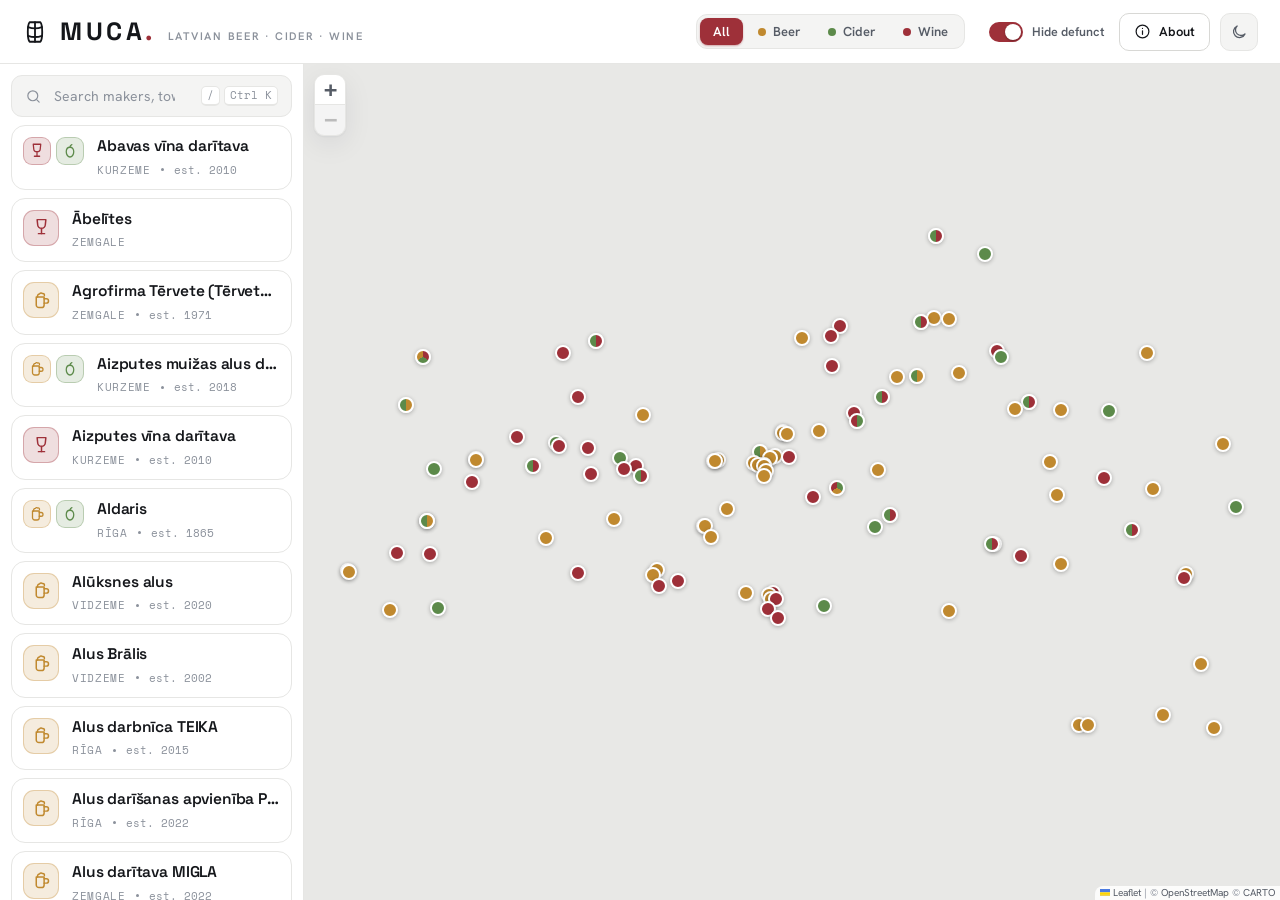
==== commit cba2a84e: "feat: update windau wines as beer brewery" ====
--- a/public/index.html
+++ b/public/index.html
@@ -28,7 +28,7 @@
   <link rel="apple-touch-icon" href="apple-touch-icon.png" />
 
   <!-- seo:jsonld:start -->
-  <script type="application/ld+json">{"@context":"https://schema.org","@graph":[{"@type":"WebSite","@id":"https://muca.didnt.work/#website","url":"https://muca.didnt.work/","name":"MUCA - Latvian Breweries Map","description":"An interactive map of Latvian beer breweries, cideries and wineries - addresses, status and details for makers across Latvia.","inLanguage":"en"},{"@type":"ItemList","name":"Latvian breweries, cideries and wineries","numberOfItems":110,"itemListElement":[{"@type":"ListItem","position":1,"item":{"@type":["Brewery","FoodEstablishment"],"name":"Aldaris","address":{"@type":"PostalAddress","streetAddress":"Tvaika iela 44, Rīga, LV-1005","addressLocality":"Rīga","addressRegion":"Rīga","addressCountry":"LV"},"geo":{"@type":"GeoCoordinates","latitude":57.0053,"longitude":24.1209},"url":"https://aldaris.lv","foundingDate":"1865","logo":"https://muca.didnt.work/logos/aldaris.png"}},{"@type":"ListItem","position":2,"item":{"@type":"Brewery","name":"Bauskas alus","address":{"@type":"PostalAddress","streetAddress":"Bērzkalnu iela 77, Bauska, Bauskas novads, LV-3901","addressLocality":"Bauska","addressRegion":"Zemgale","addressCountry":"LV"},"geo":{"@type":"GeoCoordinates","latitude":56.3976,"longitude":24.2033},"url":"https://bauskasalus.lv","foundingDate":"1981","logo":"https://muca.didnt.work/logos/bauskas-alus.svg"}},{"@type":"ListItem","position":3,"item":{"@type":["Brewery","FoodEstablishment"],"name":"Cēsu Alus","address":{"@type":"PostalAddress","streetAddress":"Aldaru laukums 1, Cēsis, Cēsu novads, LV-4101","addressLocality":"Cēsis","addressRegion":"Vidzeme","addressCountry":"LV"},"geo":{"@type":"GeoCoordinates","latitude":57.3178,"longitude":25.3049},"url":"https://www.cesualus.lv","foundingDate":"1590","logo":"https://muca.didnt.work/logos/cesu-alus.svg"}},{"@type":"ListItem","position":4,"item":{"@type":"Brewery","name":"Labietis","address":{"@type":"PostalAddress","streetAddress":"Eimuri, Ādažu pagasts, Ādažu novads, LV-2164","addressLocality":"Eimuri","addressRegion":"Vidzeme","addressCountry":"LV"},"geo":{"@type":"GeoCoordinates","latitude":57.085,"longitude":24.291},"url":"https://labietis.lv","foundingDate":"2013","logo":"https://muca.didnt.work/logos/labietis.png"}},{"@type":"ListItem","position":5,"item":{"@type":"Brewery","name":"Nurme alus darītava","address":{"@type":"PostalAddress","streetAddress":"Vagonu iela 21, Rīga, LV-1009","addressLocality":"Rīga","addressRegion":"Rīga","addressCountry":"LV"},"geo":{"@type":"GeoCoordinates","latitude":56.9501,"longitude":24.1506},"url":"https://nurmebeer.com","foundingDate":"2016","logo":"https://muca.didnt.work/logos/nurme.jpg"}},{"@type":"ListItem","position":6,"item":{"@type":"Brewery","name":"Jūrmalas alus","address":{"@type":"PostalAddress","streetAddress":"Jūrmala","addressLocality":"Jūrmala","addressRegion":"Rīga","addressCountry":"LV"},"geo":{"@type":"GeoCoordinates","latitude":56.97,"longitude":23.7725},"url":"http://jurmalasalus.lv","foundingDate":"2019","logo":"https://muca.didnt.work/logos/jurmalas-alus.svg"}},{"@type":"ListItem","position":7,"item":{"@type":["Brewery","FoodEstablishment"],"name":"Užavas alus","address":{"@type":"PostalAddress","streetAddress":"\"Alutiņi\", Užavas pagasts, Ventspils novads, LV-3627","addressLocality":"Užava","addressRegion":"Kurzeme","addressCountry":"LV"},"geo":{"@type":"GeoCoordinates","latitude":57.1981,"longitude":21.442},"url":"https://uzavasalus.eu","foundingDate":"1994","logo":"https://muca.didnt.work/logos/uzavas-alus.png"}},{"@type":"ListItem","position":8,"item":{"@type":"Brewery","name":"Brenguļu alus darītava","address":{"@type":"PostalAddress","streetAddress":"\"Abula\", Brenguļi, Brenguļu pagasts, Valmieras novads, LV-4245","addressLocality":"Brenguļi","addressRegion":"Vidzeme","addressCountry":"LV"},"geo":{"@type":"GeoCoordinates","latitude":57.548485,"longitude":25.547805},"url":"https://www.facebook.com/brengulualus.lv/","foundingDate":"1969","logo":"https://muca.didnt.work/logos/brengulu-alus.jpg"}},{"@type":"ListItem","position":9,"item":{"@type":"Brewery","name":"Malduguns alus darītava","address":{"@type":"PostalAddress","streetAddress":"Parka iela 2A, Rauna, Raunas pagasts, Smiltenes novads, LV-4131","addressLocality":"Rauna","addressRegion":"Vidzeme","addressCountry":"LV"},"geo":{"@type":"GeoCoordinates","latitude":57.330019,"longitude":25.618179},"url":"https://www.malduguns.lv","foundingDate":"2013","logo":"https://muca.didnt.work/logos/malduguns.png"}},{"@type":"ListItem","position":10,"item":{"@type":"Brewery","name":"Piebalgas alus","address":{"@type":"PostalAddress","streetAddress":"Gaujas iela 2, Jaunpiebalga, Cēsu novads, LV-4125","addressLocality":"Jaunpiebalga","addressRegion":"Vidzeme","addressCountry":"LV"},"geo":{"@type":"GeoCoordinates","latitude":57.181833,"longitude":26.04485},"url":"https://piebalgasalus.lv","foundingDate":"1989","logo":"https://muca.didnt.work/logos/piebalgas-alus.svg"}},{"@type":"ListItem","position":11,"item":{"@type":"Brewery","name":"Valmiermuižas alus","address":{"@type":"PostalAddress","streetAddress":"Dzirnavu iela 2, Valmiermuiža, Valmieras pagasts, Valmieras novads, LV-4219","addressLocality":"Valmiermuiža","addressRegion":"Vidzeme","addressCountry":"LV"},"geo":{"@type":"GeoCoordinates","latitude":57.555858,"longitude":25.431196},"url":"https://valmiermuiza.lv","foundingDate":"1764","logo":"https://muca.didnt.work/logos/valmiermuiza.png"}},{"@type":"ListItem","position":12,"item":{"@type":"Brewery","name":"Cesvaines alus darītava","address":{"@type":"PostalAddress","streetAddress":"Rūpnīcas iela 1, Cesvaine, Madonas novads, LV-4871","addressLocality":"Cesvaine","addressRegion":"Vidzeme","addressCountry":"LV"},"geo":{"@type":"GeoCoordinates","latitude":56.966838,"longitude":26.309494},"url":"https://www.cesvainesalus.lv","foundingDate":"2016","logo":"https://muca.didnt.work/logos/cesvaines-alus.png"}},{"@type":"ListItem","position":13,"item":{"@type":"Brewery","name":"Madonas alus","address":{"@type":"PostalAddress","streetAddress":"\"Bodnieki\", Praulienas pagasts, Madonas novads, LV-4825","addressLocality":"Bodnieki","addressRegion":"Vidzeme","addressCountry":"LV"},"geo":{"@type":"GeoCoordinates","latitude":56.82722,"longitude":26.363285},"url":"https://madonasalus.com","foundingDate":"1916","logo":"https://muca.didnt.work/logos/madonas-alus.jpg"}},{"@type":"ListItem","position":14,"item":{"@type":"Brewery","name":"Tālavas ķēniņa alus","address":{"@type":"PostalAddress","streetAddress":"\"Kāmieši\", Lizuma pagasts, Gulbenes novads, LV-4425","addressLocality":"Lizums","addressRegion":"Vidzeme","addressCountry":"LV"},"geo":{"@type":"GeoCoordinates","latitude":57.1775,"longitude":26.391389},"url":"https://talavas.lv","foundingDate":"2014","logo":"https://muca.didnt.work/logos/talavas-kenina.png"}},{"@type":"ListItem","position":15,"item":{"@type":"Brewery","name":"IndieJānis","address":{"@type":"PostalAddress","streetAddress":"\"Kalti\", Upespils, Suntažu pagasts, Ogres novads, LV-5060","addressLocality":"Upespils","addressRegion":"Vidzeme","addressCountry":"LV"},"geo":{"@type":"GeoCoordinates","latitude":56.932233,"longitude":25.011985},"url":"https://indiejanis.lv/","foundingDate":"2017","logo":"https://muca.didnt.work/logos/indiejanis.png"}},{"@type":"ListItem","position":16,"item":{"@type":"Brewery","name":"Agrofirma Tērvete (Tērvetes alus)","address":{"@type":"PostalAddress","streetAddress":"\"Tišas\", Kroņauce, Tērvetes pagasts, Dobeles novads, LV-3730","addressLocality":"Kroņauce","addressRegion":"Zemgale","addressCountry":"LV"},"geo":{"@type":"GeoCoordinates","latitude":56.516731,"longitude":23.334656},"url":"https://tervetesal.lv/","foundingDate":"1971","logo":"https://muca.didnt.work/logos/tervetes-alus.jpg"}},{"@type":"ListItem","position":17,"item":{"@type":"Brewery","name":"Hopalaa","address":{"@type":"PostalAddress","streetAddress":"Industriālais parks, Vītoliņi, Valgundes pagasts, Jelgavas novads, LV-3017","addressLocality":"Vītoliņi","addressRegion":"Zemgale","addressCountry":"LV"},"geo":{"@type":"GeoCoordinates","latitude":56.7015184,"longitude":23.6971079},"url":"https://www.hopalaa.com","foundingDate":"2018","logo":"https://muca.didnt.work/logos/hopalaa.png"}},{"@type":"ListItem","position":18,"item":{"@type":"Brewery","name":"Hypnos Brewery","address":{"@type":"PostalAddress","streetAddress":"Industriālais parks, Vītoliņi, Valgundes pagasts, Jelgavas novads, LV-3017","addressLocality":"Vītoliņi","addressRegion":"Zemgale","addressCountry":"LV"},"geo":{"@type":"GeoCoordinates","latitude":56.7019,"longitude":23.6983},"url":"https://www.facebook.com/HypnosBrewery/","foundingDate":"2018","logo":"https://muca.didnt.work/logos/hypnos-brewery.jpg"}},{"@type":"ListItem","position":19,"item":{"@type":"Brewery","name":"Rēzeknis Bryuvers","address":{"@type":"PostalAddress","streetAddress":"Atbrīvošanas aleja 162b, Rēzekne, LV-4604","addressLocality":"Rēzekne","addressRegion":"Latgale","addressCountry":"LV"},"geo":{"@type":"GeoCoordinates","latitude":56.5006,"longitude":27.3402},"url":"https://rezeknesbruveris.lv","foundingDate":"2004","logo":"https://muca.didnt.work/logos/rezeknis-bryuvers.png"}},{"@type":"ListItem","position":20,"item":{"@type":"Brewery","name":"VIEDI alus darītava","address":{"@type":"PostalAddress","streetAddress":"Cukura iela 21, Jelgava, LV-3002","addressLocality":"Jelgava","addressRegion":"Zemgale","addressCountry":"LV"},"geo":{"@type":"GeoCoordinates","latitude":56.653225,"longitude":23.747116},"url":"https://www.viedalus.lv","foundingDate":"2015","logo":"https://muca.didnt.work/logos/viedi.jpg"}},{"@type":"ListItem","position":21,"item":{"@type":"Brewery","name":"Zoltners alus darītava","address":{"@type":"PostalAddress","streetAddress":"\"Zoltners\", Kroņauce, Tērvetes pagasts, Dobeles novads, LV-3730","addressLocality":"Kroņauce","addressRegion":"Zemgale","addressCountry":"LV"},"geo":{"@type":"GeoCoordinates","latitude":56.497601,"longitude":23.306069},"url":"https://zoltners.lv/lv/alus-daritava/","foundingDate":"2015","logo":"https://muca.didnt.work/logos/zoltners.png"}},{"@type":"ListItem","position":22,"item":{"@type":"Brewery","name":"Lodiņa alus darītava","address":{"@type":"PostalAddress","streetAddress":"Rīgas iela 39, Bauska, LV-3901","addressLocality":"Bauska","addressRegion":"Zemgale","addressCountry":"LV"},"geo":{"@type":"GeoCoordinates","latitude":56.411407,"longitude":24.187645},"url":"https://lodinaalus.lv","foundingDate":"1873","logo":"https://muca.didnt.work/logos/lodina.webp"}},{"@type":"ListItem","position":23,"item":{"@type":"Brewery","name":"Kolnasāta","address":{"@type":"PostalAddress","streetAddress":"Stacijas iela 4, Bērzpils, Bērzpils pagasts, Balvu novads, LV-4576","addressLocality":"Bērzpils","addressRegion":"Latgale","addressCountry":"LV"},"geo":{"@type":"GeoCoordinates","latitude":56.8546,"longitude":27.0856},"url":"https://www.facebook.com/p/M%C4%81jas-Alus-Kolnas%C4%81ta-100030708294855/","logo":"https://muca.didnt.work/logos/kolnasata.jpg"}},{"@type":"ListItem","position":24,"item":{"@type":["Winery","FoodEstablishment"],"name":"Abavas vīna darītava","address":{"@type":"PostalAddress","streetAddress":"\"Kalējkrāmi\", Slampes pagasts, Tukuma novads, LV-3133","addressLocality":"Slampe","addressRegion":"Kurzeme","addressCountry":"LV"},"geo":{"@type":"GeoCoordinates","latitude":56.9088,"longitude":23.216},"url":"https://www.abavas.lv","foundingDate":"2010","logo":"https://muca.didnt.work/logos/abavas.png"}},{"@type":"ListItem","position":25,"item":{"@type":"FoodEstablishment","name":"Sabiles Sidrs","address":{"@type":"PostalAddress","streetAddress":"Rīgas iela 22, Sabile, Talsu novads, LV-3294","addressLocality":"Sabile","addressRegion":"Kurzeme","addressCountry":"LV"},"geo":{"@type":"GeoCoordinates","latitude":57.0433,"longitude":22.5762},"url":"https://www.sabilessidrs.lv","foundingDate":"2009","logo":"https://muca.didnt.work/logos/sabiles-sidrs.jpg"}},{"@type":"ListItem","position":26,"item":{"@type":"FoodEstablishment","name":"Tālavas Sidrs","address":{"@type":"PostalAddress","streetAddress":"Brīvības iela 22, Gulbene, LV-4401","addressLocality":"Gulbene","addressRegion":"Vidzeme","addressCountry":"LV"},"geo":{"@type":"GeoCoordinates","latitude":57.1742,"longitude":26.754},"url":"https://www.talava.lv","foundingDate":"2013","logo":"https://muca.didnt.work/logos/talavas-sidrs.webp"}},{"@type":"ListItem","position":27,"item":{"@type":"FoodEstablishment","name":"Jaunmoku Dārzi","address":{"@type":"PostalAddress","streetAddress":"Jaunmokas, Tumes pagasts, Tukuma novads, LV-3139","addressLocality":"Jaunmokas","addressRegion":"Kurzeme","addressCountry":"LV"},"geo":{"@type":"GeoCoordinates","latitude":56.9818,"longitude":23.0556},"url":"https://www.facebook.com/jaunmokudarzi/","logo":"https://muca.didnt.work/logos/jaunmoku-darzi.jpg"}},{"@type":"ListItem","position":28,"item":{"@type":"FoodEstablishment","name":"Mr. Plūme sidra darītava","address":{"@type":"PostalAddress","streetAddress":"\"Zīles\", Jumpravas pagasts, Ogres novads, LV-5022","addressLocality":"Jumprava","addressRegion":"Vidzeme","addressCountry":"LV"},"geo":{"@type":"GeoCoordinates","latitude":56.6953,"longitude":24.987},"url":"https://www.mrplume.lv","foundingDate":"2010","logo":"https://muca.didnt.work/logos/mr-plume.png"}},{"@type":"ListItem","position":29,"item":{"@type":"FoodEstablishment","name":"Sidra darītava Abuls","address":{"@type":"PostalAddress","streetAddress":"\"Vecsprenīši\", Launkalnes pagasts, Smiltenes novads, LV-4729","addressLocality":"Launkalne","addressRegion":"Vidzeme","addressCountry":"LV"},"geo":{"@type":"GeoCoordinates","latitude":57.3958,"longitude":25.9399},"url":"https://www.abuls.lv","foundingDate":"2000","logo":"https://muca.didnt.work/logos/abuls.jpg"}},{"@type":"ListItem","position":30,"item":{"@type":"FoodEstablishment","name":"Ezera Sidrs","address":{"@type":"PostalAddress","streetAddress":"Gudenieku pagasts, Kuldīgas novads","addressLocality":"Gudenieki","addressRegion":"Kurzeme","addressCountry":"LV"},"geo":{"@type":"GeoCoordinates","latitude":56.936,"longitude":21.649},"url":"http://www.ezerasidrs.lv","foundingDate":"2018","logo":"https://muca.didnt.work/logos/ezera-sidrs.jpg"}},{"@type":"ListItem","position":31,"item":{"@type":"FoodEstablishment","name":"Mūrbūdu sidra darītava","address":{"@type":"PostalAddress","streetAddress":"\"Klētnieki\", Ērģemes pagasts, Valkas novads, LV-4711","addressLocality":"Ērģeme","addressRegion":"Vidzeme","addressCountry":"LV"},"geo":{"@type":"GeoCoordinates","latitude":57.8135,"longitude":25.8172},"url":"https://www.nenormalssidrs.lv","foundingDate":"2015","logo":"https://muca.didnt.work/logos/murbudu.jpg"}},{"@type":"ListItem","position":32,"item":{"@type":"FoodEstablishment","name":"Malnavas muiža (Malnovys Uobuļu Sidrs)","address":{"@type":"PostalAddress","streetAddress":"Kļavu iela 11, Malnava, Malnavas pagasts, Ludzas novads, LV-5750","addressLocality":"Malnava","addressRegion":"Latgale","addressCountry":"LV"},"geo":{"@type":"GeoCoordinates","latitude":56.7781,"longitude":27.718},"url":"https://www.latgalessmakovka.lv","foundingDate":"2016","logo":"https://muca.didnt.work/logos/malnavas-muiza.png"}},{"@type":"ListItem","position":33,"item":{"@type":["FoodEstablishment","Brewery","Winery"],"name":"Turkalnes muižas alus un sidra darītava","address":{"@type":"PostalAddress","streetAddress":"\"Turkalne\", Tīnūžu pagasts, Ogres novads, LV-5015","addressLocality":"Turkalne","addressRegion":"Vidzeme","addressCountry":"LV"},"geo":{"@type":"GeoCoordinates","latitude":56.8589,"longitude":24.6964},"url":"https://www.turkalnesmuiza.lv","foundingDate":"2018","logo":"https://muca.didnt.work/logos/turkalnes-muiza.png"}},{"@type":"ListItem","position":34,"item":{"@type":"FoodEstablishment","name":"Herbsts","address":{"@type":"PostalAddress","streetAddress":"Miera iela 3, Gramzda, Gramzdas pagasts, Dienvidkurzemes novads, LV-3486","addressLocality":"Gramzda","addressRegion":"Kurzeme","addressCountry":"LV"},"geo":{"@type":"GeoCoordinates","latitude":56.3595,"longitude":21.6787},"url":"https://herbsts.lv","logo":"https://muca.didnt.work/logos/herbsts.svg"}},{"@type":"ListItem","position":35,"item":{"@type":["FoodEstablishment","Winery"],"name":"Zilver dzērienu darītava","address":{"@type":"PostalAddress","streetAddress":"\"Pīlādži\", Kalnabeites, Siguldas pagasts, Siguldas novads, LV-2150","addressLocality":"Sigulda","addressRegion":"Vidzeme","addressCountry":"LV"},"geo":{"@type":"GeoCoordinates","latitude":57.1328,"longitude":24.8519},"url":"https://zilver.lv","foundingDate":"2009","logo":"https://muca.didnt.work/logos/zilver.png"}},{"@type":"ListItem","position":36,"item":{"@type":["Winery","FoodEstablishment"],"name":"Līgatnes vīna darītava","address":{"@type":"PostalAddress","streetAddress":"Spriņģu iela 3, Līgatne, Cēsu novads, LV-4108","addressLocality":"Līgatne","addressRegion":"Vidzeme","addressCountry":"LV"},"geo":{"@type":"GeoCoordinates","latitude":57.2329604,"longitude":25.0420737},"url":"https://ligatnesvinadaritava.lv","foundingDate":"2010","logo":"https://muca.didnt.work/logos/ligatnes-vina-daritava.png"}},{"@type":"ListItem","position":37,"item":{"@type":["Winery","FoodEstablishment"],"name":"Kabiles muižas vīna darītava","address":{"@type":"PostalAddress","streetAddress":"Kabiles pils, Kabiles pagasts, Kuldīgas novads, LV-3314","addressLocality":"Kabile","addressRegion":"Kurzeme","addressCountry":"LV"},"geo":{"@type":"GeoCoordinates","latitude":56.94973,"longitude":22.40041},"url":"https://kabilewinery.lv","foundingDate":"2016","logo":"https://muca.didnt.work/logos/kabiles-muiza.png"}},{"@type":"ListItem","position":38,"item":{"@type":["Winery","FoodEstablishment"],"name":"Vīna darītava Lauskis","address":{"@type":"PostalAddress","streetAddress":"Krapes muiža, Lēdmanes pagasts, Ogres novads, LV-5011","addressLocality":"Krape","addressRegion":"Vidzeme","addressCountry":"LV"},"geo":{"@type":"GeoCoordinates","latitude":56.74671,"longitude":25.099518},"url":"https://lauskissidrs.lv","foundingDate":"2019","logo":"https://muca.didnt.work/logos/lauskis.png"}},{"@type":"ListItem","position":39,"item":{"@type":["Winery","FoodEstablishment"],"name":"Naukšēnu vīna darītava","address":{"@type":"PostalAddress","streetAddress":"\"Saulesvārti\", Naukšēnu pagasts, Valmieras novads, LV-4244","addressLocality":"Naukšēni","addressRegion":"Vidzeme","addressCountry":"LV"},"geo":{"@type":"GeoCoordinates","latitude":57.884778,"longitude":25.447889},"url":"https://www.nauksenuvini.lv","foundingDate":"2012","logo":"https://muca.didnt.work/logos/nauksenu.png"}},{"@type":"ListItem","position":40,"item":{"@type":"Winery","name":"Aizputes vīna darītava","address":{"@type":"PostalAddress","streetAddress":"Skolas iela 1, Aizpute, Dienvidkurzemes novads, LV-3456","addressLocality":"Aizpute","addressRegion":"Kurzeme","addressCountry":"LV"},"geo":{"@type":"GeoCoordinates","latitude":56.7225786,"longitude":21.5983648},"url":"https://aizputesvins.lv","foundingDate":"2010","logo":"https://muca.didnt.work/logos/aizputes-vina-daritava.png"}},{"@type":"ListItem","position":41,"item":{"@type":"Winery","name":"Cremon vīna darītava","address":{"@type":"PostalAddress","streetAddress":"Krimuldas muiža, Mednieku iela 3, Sigulda, Siguldas novads, LV-2150","addressLocality":"Sigulda","addressRegion":"Vidzeme","addressCountry":"LV"},"geo":{"@type":"GeoCoordinates","latitude":57.1679101,"longitude":24.8293547},"url":"https://krimuldasmuiza.lv","logo":"https://muca.didnt.work/logos/cremon.jpg"}},{"@type":"ListItem","position":42,"item":{"@type":"Winery","name":"Durbes Veltes","address":{"@type":"PostalAddress","streetAddress":"Aizputes iela 2, Durbe, Dienvidkurzemes novads","addressLocality":"Durbe","addressRegion":"Kurzeme","addressCountry":"LV"},"geo":{"@type":"GeoCoordinates","latitude":56.5891518,"longitude":21.3703511},"url":"https://durbesveltes.lv","foundingDate":"2010","logo":"https://muca.didnt.work/logos/durbes-veltes.jpg"}},{"@type":"ListItem","position":43,"item":{"@type":"Winery","name":"Kužums Winery","address":{"@type":"PostalAddress","streetAddress":"Robežu iela 5, Mūsa, Ceraukstes pagasts, Bauskas novads, LV-3901","addressLocality":"Mūsa","addressRegion":"Zemgale","addressCountry":"LV"},"geo":{"@type":"GeoCoordinates","latitude":56.3964051,"longitude":24.2361139},"url":"https://vinaoga.lv","logo":"https://muca.didnt.work/logos/kuzums.jpg"}},{"@type":"ListItem","position":44,"item":{"@type":"Winery","name":"Tērvetes vīni","address":{"@type":"PostalAddress","streetAddress":"\"Krāces\", Zelmeņi, Tērvetes pagasts, Dobeles novads, LV-3730","addressLocality":"Tērvete","addressRegion":"Zemgale","addressCountry":"LV"},"geo":{"@type":"GeoCoordinates","latitude":56.4487919,"longitude":23.3549435},"url":"https://tervetesvini.lv","foundingDate":"2009","logo":"https://muca.didnt.work/logos/tervetes-vini.png"}},{"@type":"ListItem","position":45,"item":{"@type":"Brewery","name":"Konkordijas alus darītava","address":{"@type":"PostalAddress","streetAddress":"Slokas 61b, Jurmala, Latvia, LV-2015","addressLocality":"Jūrmala","addressRegion":"Rīga","addressCountry":"LV"},"geo":{"@type":"GeoCoordinates","latitude":56.9695473,"longitude":23.775906},"url":"https://www.facebook.com/konkordijas/","foundingDate":"2017","logo":"https://muca.didnt.work/logos/konkordijas-alus.jpg"}},{"@type":"ListItem","position":46,"item":{"@type":"Brewery","name":"Ārpus Brewing Co.","address":{"@type":"PostalAddress","streetAddress":"\"Jauntrenči\", Eimuri, Ādažu pagasts, Ādažu novads, LV-2164","addressLocality":"Eimuri","addressRegion":"Vidzeme","addressCountry":"LV"},"geo":{"@type":"GeoCoordinates","latitude":57.08778,"longitude":24.2875},"url":"https://arpusbrewing.co","foundingDate":"2017","logo":"https://muca.didnt.work/logos/arpus.png"}},{"@type":"ListItem","position":47,"item":{"@type":"Brewery","name":"Iļģuciema Alus / ILGEZEEM","address":{"@type":"PostalAddress","streetAddress":"Daugavgrīvas iela 82, Rīga, LV-1007","addressLocality":"Rīga","addressRegion":"Rīga","addressCountry":"LV"},"geo":{"@type":"GeoCoordinates","latitude":56.95994,"longitude":24.06996},"url":"https://ilgezeem.lv","foundingDate":"1863","logo":"https://muca.didnt.work/logos/ilgezeem.jpg"}},{"@type":"ListItem","position":48,"item":{"@type":"Brewery","name":"Alus Brālis","address":{"@type":"PostalAddress","streetAddress":"\"Ojāri\", Griķi, Inčukalna pagasts, Siguldas novads, LV-2136","addressLocality":"Griķi","addressRegion":"Vidzeme","addressCountry":"LV"},"geo":{"@type":"GeoCoordinates","latitude":57.0909,"longitude":24.56057},"url":"https://bralis.lv","foundingDate":"2002","logo":"https://muca.didnt.work/logos/alus-bralis.svg"}},{"@type":"ListItem","position":49,"item":{"@type":"Brewery","name":"Latgales Alus","address":{"@type":"PostalAddress","streetAddress":"Dzirnavu iela 22, Daugavpils, LV-5401","addressLocality":"Daugavpils","addressRegion":"Latgale","addressCountry":"LV"},"geo":{"@type":"GeoCoordinates","latitude":55.86418,"longitude":26.52606},"url":"https://www.latgalus.com","foundingDate":"1860","logo":"https://muca.didnt.work/logos/latgales-alus.png"}},{"@type":"ListItem","position":50,"item":{"@type":"Brewery","name":"DUNA Brewery","address":{"@type":"PostalAddress","streetAddress":"Kaļķu iela 14, Kuldīga, Kuldīgas novads, LV-3301","addressLocality":"Kuldīga","addressRegion":"Kurzeme","addressCountry":"LV"},"geo":{"@type":"GeoCoordinates","latitude":56.97249,"longitude":21.97045},"url":"https://dunabrewery.com","foundingDate":"2014","logo":"https://muca.didnt.work/logos/duna-brewery.png"}},{"@type":"ListItem","position":51,"item":{"@type":"Brewery","name":"Jaunpils alus","address":{"@type":"PostalAddress","streetAddress":"Šķūnis Baltais Centrā, Jaunpils, Jaunpils pagasts, Tukuma novads, LV-3145","addressLocality":"Jaunpils","addressRegion":"Kurzeme","addressCountry":"LV"},"geo":{"@type":"GeoCoordinates","latitude":56.73002,"longitude":23.01071},"url":"https://www.jaunpilsalus.lv/","foundingDate":"2017","logo":"https://muca.didnt.work/logos/jaunpils-alus.png"}},{"@type":"ListItem","position":52,"item":{"@type":"Brewery","name":"Saldalus","address":{"@type":"PostalAddress","streetAddress":"Striķu iela 65, Saldus, LV-3801","addressLocality":"Saldus","addressRegion":"Kurzeme","addressCountry":"LV"},"geo":{"@type":"GeoCoordinates","latitude":56.65258755421824,"longitude":22.49825109902016},"url":"https://saldalus.lv/","foundingDate":"2012","logo":"https://muca.didnt.work/logos/saldalus.png"}},{"@type":"ListItem","position":53,"item":{"@type":"Brewery","name":"Rose Brewery","address":{"@type":"PostalAddress","streetAddress":"Pirmā iela 38A, Ādaži, Ādažu novads, LV-2164","addressLocality":"Ādaži","addressRegion":"Vidzeme","addressCountry":"LV"},"geo":{"@type":"GeoCoordinates","latitude":57.08052,"longitude":24.32222},"url":"https://adazualus.lv/","foundingDate":"2015","logo":"https://muca.didnt.work/logos/rose-brewery.png"}},{"@type":"ListItem","position":54,"item":{"@type":"Brewery","name":"HAT Brewery","address":{"@type":"PostalAddress","streetAddress":"\"Lāmiņas\", Katlakalns, Ķekavas pagasts, Ķekavas novads, LV-2111","addressLocality":"Katlakalns","addressRegion":"Zemgale","addressCountry":"LV"},"geo":{"@type":"GeoCoordinates","latitude":56.90858,"longitude":24.15093},"url":"https://www.hatbrewery.lv/","foundingDate":"2021","logo":"https://muca.didnt.work/logos/hat-brewery.jpg"}},{"@type":"ListItem","position":55,"item":{"@type":"Brewery","name":"Puta Brewery","address":{"@type":"PostalAddress","streetAddress":"Vecā ostmala 53, Liepāja, LV-3401","addressLocality":"Liepāja","addressRegion":"Kurzeme","addressCountry":"LV"},"geo":{"@type":"GeoCoordinates","latitude":56.51439,"longitude":21.00332},"url":"https://www.facebook.com/putabrewery/","foundingDate":"2019","logo":"https://muca.didnt.work/logos/puta-brewery.jpg"}},{"@type":"ListItem","position":56,"item":{"@type":"Brewery","name":"BURSH","address":{"@type":"PostalAddress","streetAddress":"\"Burši\", Aiviekstes pagasts, Aizkraukles novads, LV-5120","addressLocality":"Burši","addressRegion":"Vidzeme","addressCountry":"LV"},"geo":{"@type":"GeoCoordinates","latitude":56.62616,"longitude":25.88532},"url":"https://www.burshalus.lv/","foundingDate":"2014","logo":"https://muca.didnt.work/logos/bursh.png"}},{"@type":"ListItem","position":57,"item":{"@type":"Brewery","name":"Brūzis Manufaktūra","address":{"@type":"PostalAddress","streetAddress":"Brīvības gatve 401C, Rīga, LV-1024","addressLocality":"Rīga","addressRegion":"Rīga","addressCountry":"LV"},"geo":{"@type":"GeoCoordinates","latitude":56.98982,"longitude":24.23051},"url":"https://bruzismanufaktura.lv/","foundingDate":"2022","logo":"https://muca.didnt.work/logos/bruzis-manufaktura.jpg"}},{"@type":"ListItem","position":58,"item":{"@type":"Brewery","name":"Alus Rūme Trofeja","address":{"@type":"PostalAddress","streetAddress":"Avotu iela 74a, Rīga, LV-1009","addressLocality":"Rīga","addressRegion":"Rīga","addressCountry":"LV"},"geo":{"@type":"GeoCoordinates","latitude":56.95312,"longitude":24.1453},"url":"https://trofeja.lv/","foundingDate":"2020","logo":"https://muca.didnt.work/logos/alus-rume-trofeja.png"}},{"@type":"ListItem","position":59,"item":{"@type":"Brewery","name":"Alus darbnīca TEIKA","address":{"@type":"PostalAddress","streetAddress":"Brīvības gatve 348, Rīga, LV-1006","addressLocality":"Rīga","addressRegion":"Rīga","addressCountry":"LV"},"geo":{"@type":"GeoCoordinates","latitude":56.98145,"longitude":24.19437},"url":"https://www.alusteika.lv/","foundingDate":"2015","logo":"https://muca.didnt.work/logos/alus-darbnica-teika.jpg"}},{"@type":"ListItem","position":60,"item":{"@type":"Brewery","name":"Stargorod Rīga","address":{"@type":"PostalAddress","streetAddress":"Republikas laukums 1, Rīga, LV-1010","addressLocality":"Rīga","addressRegion":"Rīga","addressCountry":"LV"},"geo":{"@type":"GeoCoordinates","latitude":56.95324,"longitude":24.09923},"url":"https://stargorod.lv/en/","foundingDate":"2005","logo":"https://muca.didnt.work/logos/stargorod-riga.jpg"}},{"@type":"ListItem","position":61,"item":{"@type":"Brewery","name":"Vecais Taizel's","address":{"@type":"PostalAddress","streetAddress":"Pasta iela 1, Liepāja, LV-3401","addressLocality":"Liepāja","addressRegion":"Kurzeme","addressCountry":"LV"},"geo":{"@type":"GeoCoordinates","latitude":56.51068,"longitude":21.01239},"url":"https://vecaistaizels.lv/"}},{"@type":"ListItem","position":62,"item":{"@type":["Brewery","FoodEstablishment"],"name":"Aizputes muižas alus darītava","address":{"@type":"PostalAddress","streetAddress":"Liepājas iela 8A, Aizpute, Dienvidkurzemes novads, LV-3456","addressLocality":"Aizpute","addressRegion":"Kurzeme","addressCountry":"LV"},"geo":{"@type":"GeoCoordinates","latitude":56.72158,"longitude":21.60063},"url":"https://aizputesalus.com","foundingDate":"2018","logo":"https://muca.didnt.work/logos/aizputes-muizas-alus.png"}},{"@type":"ListItem","position":63,"item":{"@type":"Brewery","name":"Fišera alus darītava","address":{"@type":"PostalAddress","streetAddress":"Brīvības iela 33, Viesīte, Jēkabpils novads, LV-5237","addressLocality":"Viesīte","addressRegion":"Zemgale","addressCountry":"LV"},"geo":{"@type":"GeoCoordinates","latitude":56.34489,"longitude":25.54688},"url":"https://fiseraalus.lv","foundingDate":"2025","logo":"https://muca.didnt.work/logos/fisera-alus.png"}},{"@type":"ListItem","position":64,"item":{"@type":"Brewery","name":"Raiskuma labumu darītava","address":{"@type":"PostalAddress","streetAddress":"Ozolu 3, Raiskums, Raiskuma pagasts, Cēsu novads, LV-4146","addressLocality":"Raiskums","addressRegion":"Vidzeme","addressCountry":"LV"},"geo":{"@type":"GeoCoordinates","latitude":57.31252,"longitude":25.15393},"url":"https://www.raiskumietis.lv","foundingDate":"2013","logo":"https://muca.didnt.work/logos/raiskuma-labumu-daritava.png"}},{"@type":"ListItem","position":65,"item":{"@type":["Winery","FoodEstablishment"],"name":"Windau Wines","address":{"@type":"PostalAddress","streetAddress":"Tirgus iela 8, Ventspils, LV-3601","addressLocality":"Ventspils","addressRegion":"Kurzeme","addressCountry":"LV"},"geo":{"@type":"GeoCoordinates","latitude":57.3968,"longitude":21.56762},"url":"https://windauwines.lv","foundingDate":"2016","logo":"https://muca.didnt.work/logos/windau-wines.webp"}},{"@type":"ListItem","position":66,"item":{"@type":"Winery","name":"Vini Curlandia","address":{"@type":"PostalAddress","streetAddress":"\"Ogulāji\", Rendas pagasts, Kuldīgas novads, LV-3319","addressLocality":"Renda","addressRegion":"Kurzeme","addressCountry":"LV"},"geo":{"@type":"GeoCoordinates","latitude":57.067,"longitude":22.283},"url":"https://vinicurlandia.com","logo":"https://muca.didnt.work/logos/vini-curlandia.jpg"}},{"@type":"ListItem","position":67,"item":{"@type":"FoodEstablishment","name":"Pienjāņi","address":{"@type":"PostalAddress","streetAddress":"\"Pienjāņi\", Skaistkalnes pagasts, Bauskas novads, LV-3924","addressLocality":"Skaistkalne","addressRegion":"Zemgale","addressCountry":"LV"},"geo":{"@type":"GeoCoordinates","latitude":56.3654,"longitude":24.6027},"url":"https://www.jepis.lv","foundingDate":"2009"}},{"@type":"ListItem","position":68,"item":{"@type":"Winery","name":"Kaimiņmuiža","address":{"@type":"PostalAddress","streetAddress":"\"Kaimiņi\", Kandavas pagasts, Tukuma novads, LV-3120","addressLocality":"Kandava","addressRegion":"Kurzeme","addressCountry":"LV"},"geo":{"@type":"GeoCoordinates","latitude":57.02273,"longitude":22.81854},"url":"https://kaiminmuiza.lv","foundingDate":"2017","logo":"https://muca.didnt.work/logos/kaiminmuiza.jpg"}},{"@type":"ListItem","position":69,"item":{"@type":"Winery","name":"Lubānas vīnotava","address":{"@type":"PostalAddress","streetAddress":"Parka iela 6, Lubāna, Madonas novads, LV-4830","addressLocality":"Lubāna","addressRegion":"Vidzeme","addressCountry":"LV"},"geo":{"@type":"GeoCoordinates","latitude":56.9,"longitude":26.717},"url":"https://www.vinotava.lv","foundingDate":"2015","logo":"https://muca.didnt.work/logos/lubanas-vinotava.jpg"}},{"@type":"ListItem","position":70,"item":{"@type":"Winery","name":"Kugrēnu vīna darītava","address":{"@type":"PostalAddress","streetAddress":"Liepu iela 16, Uzvara, Gailīšu pagasts, Bauskas novads, LV-3931","addressLocality":"Uzvara","addressRegion":"Zemgale","addressCountry":"LV"},"geo":{"@type":"GeoCoordinates","latitude":56.31833,"longitude":24.25611},"url":"https://www.kugrenuvini.lv","logo":"https://muca.didnt.work/logos/kugrenu-vina-daritava.jpg"}},{"@type":"ListItem","position":71,"item":{"@type":"Winery","name":"Smilškalnu Vīns (ZS Smilškalni)","address":{"@type":"PostalAddress","streetAddress":"Tehnikas iela 12, Kuldīga, Kuldīgas novads, LV-3301","addressLocality":"Kuldīga","addressRegion":"Kurzeme","addressCountry":"LV"},"geo":{"@type":"GeoCoordinates","latitude":56.97919,"longitude":21.96656},"url":"https://www.smilskalni.lv/","foundingDate":"2011","logo":"https://muca.didnt.work/logos/smilskalni.png"}},{"@type":"ListItem","position":72,"item":{"@type":"Winery","name":"Mazburkas (SIA)","address":{"@type":"PostalAddress","streetAddress":"\"Mazburkas\", Smārdes pagasts, Tukuma novads, LV-3129","addressLocality":"Smārde","addressRegion":"Kurzeme","addressCountry":"LV"},"geo":{"@type":"GeoCoordinates","latitude":56.94806,"longitude":23.17695},"url":"https://www.mazburkas.lv/"}},{"@type":"ListItem","position":73,"item":{"@type":"Winery","name":"Mazsālijas","address":{"@type":"PostalAddress","streetAddress":"\"Mazsālijas\", Snēpeles pagasts, Kuldīgas novads, LV-3328","addressLocality":"Snēpele","addressRegion":"Kurzeme","addressCountry":"LV"},"geo":{"@type":"GeoCoordinates","latitude":56.88216,"longitude":21.93733},"url":"https://mazsalijas.com/","logo":"https://muca.didnt.work/logos/mazsalijas.png"}},{"@type":"ListItem","position":74,"item":{"@type":"Winery","name":"Tēviņkalna vīna darītava","address":{"@type":"PostalAddress","streetAddress":"\"Tēviņi\", Zemītes pagasts, Tukuma novads, LV-3135","addressLocality":"Zemīte","addressRegion":"Kurzeme","addressCountry":"LV"},"geo":{"@type":"GeoCoordinates","latitude":56.91761,"longitude":22.83552},"url":"https://tevinumajasvins.lv/","foundingDate":"2014","logo":"https://muca.didnt.work/logos/tevinkalna.png"}},{"@type":"ListItem","position":75,"item":{"@type":"Winery","name":"Spilves vīna darītava","address":{"@type":"PostalAddress","streetAddress":"\"Spilves\", Variešu pagasts, Jēkabpils novads, LV-5236","addressLocality":"Vārieši","addressRegion":"Zemgale","addressCountry":"LV"},"geo":{"@type":"GeoCoordinates","latitude":56.57618,"longitude":26.09421},"url":"https://www.spilves.lv/","logo":"https://muca.didnt.work/logos/spilves.svg"}},{"@type":"ListItem","position":76,"item":{"@type":"Winery","name":"Ziemeļu vīns (SIA)","address":{"@type":"PostalAddress","streetAddress":"Jaunā iela 15, Smiltene, Smiltenes novads, LV-4729","addressLocality":"Smiltene","addressRegion":"Vidzeme","addressCountry":"LV"},"geo":{"@type":"GeoCoordinates","latitude":57.4214,"longitude":25.9063},"url":"https://www.facebook.com/ZiemeluVins/","foundingDate":"2013"}},{"@type":"ListItem","position":77,"item":{"@type":"Winery","name":"Vējkalnietis","address":{"@type":"PostalAddress","streetAddress":"\"Mierkalni\", Lauciene, Laucienes pagasts, Talsu novads, LV-3285","addressLocality":"Lauciene","addressRegion":"Kurzeme","addressCountry":"LV"},"geo":{"@type":"GeoCoordinates","latitude":57.23059,"longitude":22.73935},"url":"https://www.vejkalnietis.lv/","foundingDate":"2010","logo":"https://muca.didnt.work/logos/vejkalnietis.png"}},{"@type":"ListItem","position":78,"item":{"@type":"Winery","name":"MAA.studija","address":{"@type":"PostalAddress","streetAddress":"\"Mednieki\", Kalvenes pagasts, Dienvidkurzemes novads, LV-3442","addressLocality":"Kalvene","addressRegion":"Kurzeme","addressCountry":"LV"},"geo":{"@type":"GeoCoordinates","latitude":56.5844,"longitude":21.6208},"url":"https://maastudija.lv/","logo":"https://muca.didnt.work/logos/maa-studija.png"}},{"@type":"ListItem","position":79,"item":{"@type":"Winery","name":"Rožleju vīna darītava","address":{"@type":"PostalAddress","streetAddress":"Rožlejas 71, Pleikšņi, Ozolaines pagasts, Rēzeknes novads, LV-4601","addressLocality":"Pleikšņi","addressRegion":"Latgale","addressCountry":"LV"},"geo":{"@type":"GeoCoordinates","latitude":56.48315,"longitude":27.32215},"url":"https://www.facebook.com/p/rozlejuvinadaritava-100093271573427/"}},{"@type":"ListItem","position":80,"item":{"@type":["Winery","FoodEstablishment"],"name":"Dzimtas vīns","address":{"@type":"PostalAddress","streetAddress":"\"Dzimta\", Nagļi, Nagļu pagasts, Rēzeknes novads, LV-4631","addressLocality":"Nagļi","addressRegion":"Latgale","addressCountry":"LV"},"geo":{"@type":"GeoCoordinates","latitude":56.68496,"longitude":26.92837},"url":"https://dzimtasvins.lv","foundingDate":"2021"}},{"@type":"ListItem","position":81,"item":{"@type":"Winery","name":"Vīna ceļš","address":{"@type":"PostalAddress","streetAddress":"Vīndaru iela 12, Ikšķile, Ogres novads, LV-5052","addressLocality":"Ikšķile","addressRegion":"Vidzeme","addressCountry":"LV"},"geo":{"@type":"GeoCoordinates","latitude":56.82008,"longitude":24.51735},"url":"https://www.vinacels.lv","logo":"https://muca.didnt.work/logos/vina-cels.png"}},{"@type":"ListItem","position":82,"item":{"@type":["Winery","FoodEstablishment"],"name":"Berga Vīns","address":{"@type":"PostalAddress","streetAddress":"\"Primenes\", Kocēnu pagasts, Valmieras novads, LV-4220","addressLocality":"Kocēni","addressRegion":"Vidzeme","addressCountry":"LV"},"geo":{"@type":"GeoCoordinates","latitude":57.53707,"longitude":25.33621},"url":"https://www.facebook.com/bergavins/","foundingDate":"2018"}},{"@type":"ListItem","position":83,"item":{"@type":["Winery","FoodEstablishment"],"name":"Cīrulīši","address":{"@type":"PostalAddress","streetAddress":"\"Cīrulīši\", Kaltene, Rojas pagasts, Talsu novads, LV-3264","addressLocality":"Kaltene","addressRegion":"Kurzeme","addressCountry":"LV"},"geo":{"@type":"GeoCoordinates","latitude":57.45949,"longitude":22.88057},"url":"https://www.facebook.com/cirulisi/"}},{"@type":"ListItem","position":84,"item":{"@type":"Winery","name":"Jokas","address":{"@type":"PostalAddress","streetAddress":"\"Jokas\", Limbažu pagasts, Limbažu novads, LV-4011","addressLocality":"Limbaži","addressRegion":"Vidzeme","addressCountry":"LV"},"geo":{"@type":"GeoCoordinates","latitude":57.48226,"longitude":24.65403},"foundingDate":"2006"}},{"@type":"ListItem","position":85,"item":{"@type":"Winery","name":"Lemsel","address":{"@type":"PostalAddress","streetAddress":"Vēja iela 18, Limbaži, Limbažu novads, LV-4001","addressLocality":"Limbaži","addressRegion":"Vidzeme","addressCountry":"LV"},"geo":{"@type":"GeoCoordinates","latitude":57.52229,"longitude":24.72454},"foundingDate":"2015"}},{"@type":"ListItem","position":86,"item":{"@type":"Winery","name":"Vidusgrūbas","address":{"@type":"PostalAddress","streetAddress":"\"Vidusgrūbas\", Vidrižu pagasts, Limbažu novads, LV-4013","addressLocality":"Vidriži","addressRegion":"Vidzeme","addressCountry":"LV"},"geo":{"@type":"GeoCoordinates","latitude":57.35957,"longitude":24.65996},"foundingDate":"2018"}},{"@type":"ListItem","position":87,"item":{"@type":"Winery","name":"Dūmiņu vīna darītava","address":{"@type":"PostalAddress","streetAddress":"Zvaigžņu iela 10, Bauska, LV-3901","addressLocality":"Bauska","addressRegion":"Zemgale","addressCountry":"LV"},"geo":{"@type":"GeoCoordinates","latitude":56.42249,"longitude":24.21227},"foundingDate":"2012"}},{"@type":"ListItem","position":88,"item":{"@type":"Winery","name":"Kauča strauts","address":{"@type":"PostalAddress","streetAddress":"\"Visnoļi\", Īslīces pagasts, Bauskas novads, LV-3901","addressLocality":"Bauska","addressRegion":"Zemgale","addressCountry":"LV"},"geo":{"@type":"GeoCoordinates","latitude":56.35394,"longitude":24.17936},"url":"https://www.facebook.com/kauciswinery/","logo":"https://muca.didnt.work/logos/kauca-strauts.jpg"}},{"@type":"ListItem","position":89,"item":{"@type":"Winery","name":"Dobeskalni","address":{"@type":"PostalAddress","streetAddress":"\"Dobeskalni\", Vītiņu pagasts, Dobeles novads, LV-3721","addressLocality":"Vītiņi","addressRegion":"Zemgale","addressCountry":"LV"},"geo":{"@type":"GeoCoordinates","latitude":56.50557,"longitude":22.73914},"url":"https://www.dobeskalni.lv/","logo":"https://muca.didnt.work/logos/dobeskalni.png"}},{"@type":"ListItem","position":90,"item":{"@type":"Winery","name":"Ābelītes","address":{"@type":"PostalAddress","streetAddress":"\"Ābelītes\", Zaļenieku pagasts, Jelgavas novads, LV-3011","addressLocality":"Zaļenieki","addressRegion":"Zemgale","addressCountry":"LV"},"geo":{"@type":"GeoCoordinates","latitude":56.47212,"longitude":23.50087}}},{"@type":"ListItem","position":91,"item":{"@type":"Winery","name":"Drubazas","address":{"@type":"PostalAddress","streetAddress":"\"Drubazas\", Abavas pagasts, Talsu novads, LV-3294","addressLocality":"Sabile","addressRegion":"Kurzeme","addressCountry":"LV"},"geo":{"@type":"GeoCoordinates","latitude":57.03034,"longitude":22.59508},"url":"https://www.facebook.com/drubazasvins","foundingDate":"2011","logo":"https://muca.didnt.work/logos/drubazas.jpg"}},{"@type":"ListItem","position":92,"item":{"@type":["Winery","FoodEstablishment"],"name":"Mājas vīna darītava \"Dzidris\"","address":{"@type":"PostalAddress","streetAddress":"\"Ozoliņi\", Aiviekstes pagasts, Aizkraukles novads, LV-5121","addressLocality":"Aiviekstes","addressRegion":"Vidzeme","addressCountry":"LV"},"geo":{"@type":"GeoCoordinates","latitude":56.62668,"longitude":25.8694},"url":"http://www.dzidris.lv/","foundingDate":"2005"}},{"@type":"ListItem","position":93,"item":{"@type":"Winery","name":"Kaspari","address":{"@type":"PostalAddress","streetAddress":"\"Tumes pasts\", Tume, Tumes pagasts, Tukuma novads, LV-3139","addressLocality":"Tume","addressRegion":"Kurzeme","addressCountry":"LV"},"geo":{"@type":"GeoCoordinates","latitude":56.93743,"longitude":23.08867},"url":"https://www.majasvinikaspari.lv/","foundingDate":"2004","logo":"https://muca.didnt.work/logos/kaspari.png"}},{"@type":"ListItem","position":94,"item":{"@type":["Winery","FoodEstablishment"],"name":"Rankas Vīns","address":{"@type":"PostalAddress","streetAddress":"\"Gaujaslīči\", Rankas pagasts, Gulbenes novads, LV-4416","addressLocality":"Ranka","addressRegion":"Vidzeme","addressCountry":"LV"},"geo":{"@type":"GeoCoordinates","latitude":57.21335,"longitude":26.15347},"url":"https://www.latvijasvini.lv/","logo":"https://muca.didnt.work/logos/rankas-vins.png"}},{"@type":"ListItem","position":95,"item":{"@type":"Winery","name":"Elku","address":{"@type":"PostalAddress","streetAddress":"Centra aleja 20, Lubezere, Ārlavas pag., Talsu novads, LV-3330","addressLocality":"Lubezere","addressRegion":"Kurzeme","addressCountry":"LV"},"geo":{"@type":"GeoCoordinates","latitude":57.41306,"longitude":22.62603},"url":"https://www.pikolo.lv"}},{"@type":"ListItem","position":96,"item":{"@type":"Brewery","name":"Alus darīšanas apvienība Prusaks","address":{"@type":"PostalAddress","streetAddress":"Tirgoņu iela 23, Majori, Jūrmala, LV-2015","addressLocality":"Jūrmala","addressRegion":"Rīga","addressCountry":"LV"},"geo":{"@type":"GeoCoordinates","latitude":56.9723,"longitude":23.8005},"url":"https://www.facebook.com/prusaksalus","foundingDate":"2022","logo":"https://muca.didnt.work/logos/prusaks.jpg"}},{"@type":"ListItem","position":97,"item":{"@type":"Brewery","name":"Mazjūras Brūzis","address":{"@type":"PostalAddress","streetAddress":"Jūras iela 73, Engure, Engures pagasts, Tukuma novads, LV-3113","addressLocality":"Engure","addressRegion":"Kurzeme","addressCountry":"LV"},"geo":{"@type":"GeoCoordinates","latitude":57.15891,"longitude":23.22904},"url":"https://www.facebook.com/mazjurasbruzis","foundingDate":"2023","logo":"https://muca.didnt.work/logos/mazjuras-bruzis.jpg"}},{"@type":"ListItem","position":98,"item":{"@type":"Brewery","name":"Bārtas alus","address":{"@type":"PostalAddress","streetAddress":"\"Apinīši\", Bārta, Bārtas pagasts, Dienvidkurzemes novads, LV-3482","addressLocality":"Bārta","addressRegion":"Kurzeme","addressCountry":"LV"},"geo":{"@type":"GeoCoordinates","latitude":56.35161,"longitude":21.3224},"url":"https://www.facebook.com/BartasAlus/","foundingDate":"2024","logo":"https://muca.didnt.work/logos/bartas-alus.jpg"}},{"@type":"ListItem","position":99,"item":{"@type":"Brewery","name":"LIDO alus darītava","address":{"@type":"PostalAddress","streetAddress":"Krasta iela 76, Rīga, LV-1019","addressLocality":"Rīga","addressRegion":"Rīga","addressCountry":"LV"},"geo":{"@type":"GeoCoordinates","latitude":56.92718,"longitude":24.16025},"url":"https://www.lido.lv","foundingDate":"1999","logo":"https://muca.didnt.work/logos/lido.png"}},{"@type":"ListItem","position":100,"item":{"@type":"Brewery","name":"Alus darītava MIGLA","address":{"@type":"PostalAddress","streetAddress":"\"Annas\", Uzvaras Līdums, Olaines pagasts, Olaines novads, LV-2127","addressLocality":"Uzvaras Līdums","addressRegion":"Zemgale","addressCountry":"LV"},"geo":{"@type":"GeoCoordinates","latitude":56.76939,"longitude":23.8703},"url":"https://alusmigla.lv","foundingDate":"2022","logo":"https://muca.didnt.work/logos/migla.png"}},{"@type":"ListItem","position":101,"item":{"@type":"Brewery","name":"Alūksnes alus","address":{"@type":"PostalAddress","streetAddress":"Tālavas iela 5, Alūksne, LV-4301","addressLocality":"Alūksne","addressRegion":"Vidzeme","addressCountry":"LV"},"geo":{"@type":"GeoCoordinates","latitude":57.41259,"longitude":27.04392},"url":"https://www.facebook.com/aluksnesalus/","foundingDate":"2020","logo":"https://muca.didnt.work/logos/aluksnes-alus.jpg"}},{"@type":"ListItem","position":102,"item":{"@type":"Brewery","name":"Brūzis Murza","address":{"@type":"PostalAddress","streetAddress":"\"Zaļmuiža\", Murāni, Andrupenes pagasts, Krāslavas novads, LV-5687","addressLocality":"Murāni","addressRegion":"Latgale","addressCountry":"LV"},"geo":{"@type":"GeoCoordinates","latitude":56.12311,"longitude":27.45267},"url":"https://www.bruzismurza.lv/","foundingDate":"2021","logo":"https://muca.didnt.work/logos/bruzis-murza.jpg"}},{"@type":"ListItem","position":103,"item":{"@type":"Brewery","name":"Lembužu brūzis","address":{"@type":"PostalAddress","streetAddress":"\"Lemizars\", Lembuži, Liepupes pagasts, Limbažu novads, LV-4023","addressLocality":"Lembuži","addressRegion":"Vidzeme","addressCountry":"LV"},"geo":{"@type":"GeoCoordinates","latitude":57.47297,"longitude":24.4324},"url":"https://lembuzi.lv","foundingDate":"2019","logo":"https://muca.didnt.work/logos/lembuzu-bruzis.png"}},{"@type":"ListItem","position":104,"item":{"@type":"Brewery","name":"ZS Nagliņas","address":{"@type":"PostalAddress","streetAddress":"\"Nagliņas\", Vaicuļeva, Indras pagasts, Krāslavas novads, LV-5664","addressLocality":"Indra","addressRegion":"Latgale","addressCountry":"LV"},"geo":{"@type":"GeoCoordinates","latitude":55.85332,"longitude":27.55179},"url":"https://www.facebook.com/p/ZS-Nagli%C5%86as-61566418914443/","foundingDate":"2024","logo":"https://muca.didnt.work/logos/zs-naglinas.jpg"}},{"@type":"ListItem","position":105,"item":{"@type":"Brewery","name":"Augšdaugavas alus","address":{"@type":"PostalAddress","streetAddress":"Vecpils iela 13, Daugavpils, LV-5414","addressLocality":"Daugavpils","addressRegion":"Latgale","addressCountry":"LV"},"geo":{"@type":"GeoCoordinates","latitude":55.86685,"longitude":26.5989},"url":"https://augsdaugavaalus.lv/","foundingDate":"2014","logo":"https://muca.didnt.work/logos/augsdaugavas-alus.png"}},{"@type":"ListItem","position":106,"item":{"@type":"Brewery","name":"Rundāles ūdensdzirnavas","address":{"@type":"PostalAddress","streetAddress":"Pilsrundāle, Rundāles pagasts, Bauskas novads, LV-3921","addressLocality":"Pilsrundāle","addressRegion":"Zemgale","addressCountry":"LV"},"geo":{"@type":"GeoCoordinates","latitude":56.42242,"longitude":24.0121},"url":"https://rundalesdzirnavas.lv/","foundingDate":"2023","logo":"https://muca.didnt.work/logos/rundales-udensdzirnavas.jpg"}},{"@type":"ListItem","position":107,"item":{"@type":"Winery","name":"Ledus vīni","address":{"@type":"PostalAddress","streetAddress":"Elenburgas iela 95, Upesciems, Garkalnes pagasts, Ropažu novads, LV-2137","addressLocality":"Upesciems","addressRegion":"Vidzeme","addressCountry":"LV"},"geo":{"@type":"GeoCoordinates","latitude":56.98521,"longitude":24.33857},"url":"https://www.ledusvini.lv/","foundingDate":"2012","logo":"https://muca.didnt.work/logos/ledus-vini.png"}},{"@type":"ListItem","position":108,"item":{"@type":"Brewery","name":"Krāslavas avots","address":{"@type":"PostalAddress","streetAddress":"Vītolu iela 4, Krāslava, Krāslavas novads, LV-5601","addressLocality":"Krāslava","addressRegion":"Latgale","addressCountry":"LV"},"geo":{"@type":"GeoCoordinates","latitude":55.90597,"longitude":27.16804},"url":"https://www.facebook.com/kraslavasalus/","foundingDate":"1988","logo":"https://muca.didnt.work/logos/kraslavas-avots.jpeg"}},{"@type":"ListItem","position":109,"item":{"@type":"Brewery","name":"Pērkondēlu alus","address":{"@type":"PostalAddress","streetAddress":"Vīraksnes iela 1, Atašiene, Atašienes pagasts, Jēkabpils novads, LV-5211","addressLocality":"Atašiene","addressRegion":"Latgale","addressCountry":"LV"},"geo":{"@type":"GeoCoordinates","latitude":56.5438067,"longitude":26.391938},"url":"https://www.facebook.com/perkondelualus/","foundingDate":"2022"}},{"@type":"ListItem","position":110,"item":{"@type":"Brewery","name":"Rols ols","address":{"@type":"PostalAddress","streetAddress":"Rekova, Šķilbēnu pagasts, Balvu novads","addressLocality":"Rekova","addressRegion":"Latgale","addressCountry":"LV"},"geo":{"@type":"GeoCoordinates","latitude":57.0411,"longitude":27.615}}}]}]}</script>
+  <script type="application/ld+json">{"@context":"https://schema.org","@graph":[{"@type":"WebSite","@id":"https://muca.didnt.work/#website","url":"https://muca.didnt.work/","name":"MUCA - Latvian Breweries Map","description":"An interactive map of Latvian beer breweries, cideries and wineries - addresses, status and details for makers across Latvia.","inLanguage":"en"},{"@type":"ItemList","name":"Latvian breweries, cideries and wineries","numberOfItems":110,"itemListElement":[{"@type":"ListItem","position":1,"item":{"@type":["Brewery","FoodEstablishment"],"name":"Aldaris","address":{"@type":"PostalAddress","streetAddress":"Tvaika iela 44, Rīga, LV-1005","addressLocality":"Rīga","addressRegion":"Rīga","addressCountry":"LV"},"geo":{"@type":"GeoCoordinates","latitude":57.0053,"longitude":24.1209},"url":"https://aldaris.lv","foundingDate":"1865","logo":"https://muca.didnt.work/logos/aldaris.png"}},{"@type":"ListItem","position":2,"item":{"@type":"Brewery","name":"Bauskas alus","address":{"@type":"PostalAddress","streetAddress":"Bērzkalnu iela 77, Bauska, Bauskas novads, LV-3901","addressLocality":"Bauska","addressRegion":"Zemgale","addressCountry":"LV"},"geo":{"@type":"GeoCoordinates","latitude":56.3976,"longitude":24.2033},"url":"https://bauskasalus.lv","foundingDate":"1981","logo":"https://muca.didnt.work/logos/bauskas-alus.svg"}},{"@type":"ListItem","position":3,"item":{"@type":["Brewery","FoodEstablishment"],"name":"Cēsu Alus","address":{"@type":"PostalAddress","streetAddress":"Aldaru laukums 1, Cēsis, Cēsu novads, LV-4101","addressLocality":"Cēsis","addressRegion":"Vidzeme","addressCountry":"LV"},"geo":{"@type":"GeoCoordinates","latitude":57.3178,"longitude":25.3049},"url":"https://www.cesualus.lv","foundingDate":"1590","logo":"https://muca.didnt.work/logos/cesu-alus.svg"}},{"@type":"ListItem","position":4,"item":{"@type":"Brewery","name":"Labietis","address":{"@type":"PostalAddress","streetAddress":"Eimuri, Ādažu pagasts, Ādažu novads, LV-2164","addressLocality":"Eimuri","addressRegion":"Vidzeme","addressCountry":"LV"},"geo":{"@type":"GeoCoordinates","latitude":57.085,"longitude":24.291},"url":"https://labietis.lv","foundingDate":"2013","logo":"https://muca.didnt.work/logos/labietis.png"}},{"@type":"ListItem","position":5,"item":{"@type":"Brewery","name":"Nurme alus darītava","address":{"@type":"PostalAddress","streetAddress":"Vagonu iela 21, Rīga, LV-1009","addressLocality":"Rīga","addressRegion":"Rīga","addressCountry":"LV"},"geo":{"@type":"GeoCoordinates","latitude":56.9501,"longitude":24.1506},"url":"https://nurmebeer.com","foundingDate":"2016","logo":"https://muca.didnt.work/logos/nurme.jpg"}},{"@type":"ListItem","position":6,"item":{"@type":"Brewery","name":"Jūrmalas alus","address":{"@type":"PostalAddress","streetAddress":"Jūrmala","addressLocality":"Jūrmala","addressRegion":"Rīga","addressCountry":"LV"},"geo":{"@type":"GeoCoordinates","latitude":56.97,"longitude":23.7725},"url":"http://jurmalasalus.lv","foundingDate":"2019","logo":"https://muca.didnt.work/logos/jurmalas-alus.svg"}},{"@type":"ListItem","position":7,"item":{"@type":["Brewery","FoodEstablishment"],"name":"Užavas alus","address":{"@type":"PostalAddress","streetAddress":"\"Alutiņi\", Užavas pagasts, Ventspils novads, LV-3627","addressLocality":"Užava","addressRegion":"Kurzeme","addressCountry":"LV"},"geo":{"@type":"GeoCoordinates","latitude":57.1981,"longitude":21.442},"url":"https://uzavasalus.eu","foundingDate":"1994","logo":"https://muca.didnt.work/logos/uzavas-alus.png"}},{"@type":"ListItem","position":8,"item":{"@type":"Brewery","name":"Brenguļu alus darītava","address":{"@type":"PostalAddress","streetAddress":"\"Abula\", Brenguļi, Brenguļu pagasts, Valmieras novads, LV-4245","addressLocality":"Brenguļi","addressRegion":"Vidzeme","addressCountry":"LV"},"geo":{"@type":"GeoCoordinates","latitude":57.548485,"longitude":25.547805},"url":"https://www.facebook.com/brengulualus.lv/","foundingDate":"1969","logo":"https://muca.didnt.work/logos/brengulu-alus.jpg"}},{"@type":"ListItem","position":9,"item":{"@type":"Brewery","name":"Malduguns alus darītava","address":{"@type":"PostalAddress","streetAddress":"Parka iela 2A, Rauna, Raunas pagasts, Smiltenes novads, LV-4131","addressLocality":"Rauna","addressRegion":"Vidzeme","addressCountry":"LV"},"geo":{"@type":"GeoCoordinates","latitude":57.330019,"longitude":25.618179},"url":"https://www.malduguns.lv","foundingDate":"2013","logo":"https://muca.didnt.work/logos/malduguns.png"}},{"@type":"ListItem","position":10,"item":{"@type":"Brewery","name":"Piebalgas alus","address":{"@type":"PostalAddress","streetAddress":"Gaujas iela 2, Jaunpiebalga, Cēsu novads, LV-4125","addressLocality":"Jaunpiebalga","addressRegion":"Vidzeme","addressCountry":"LV"},"geo":{"@type":"GeoCoordinates","latitude":57.181833,"longitude":26.04485},"url":"https://piebalgasalus.lv","foundingDate":"1989","logo":"https://muca.didnt.work/logos/piebalgas-alus.svg"}},{"@type":"ListItem","position":11,"item":{"@type":"Brewery","name":"Valmiermuižas alus","address":{"@type":"PostalAddress","streetAddress":"Dzirnavu iela 2, Valmiermuiža, Valmieras pagasts, Valmieras novads, LV-4219","addressLocality":"Valmiermuiža","addressRegion":"Vidzeme","addressCountry":"LV"},"geo":{"@type":"GeoCoordinates","latitude":57.555858,"longitude":25.431196},"url":"https://valmiermuiza.lv","foundingDate":"1764","logo":"https://muca.didnt.work/logos/valmiermuiza.png"}},{"@type":"ListItem","position":12,"item":{"@type":"Brewery","name":"Cesvaines alus darītava","address":{"@type":"PostalAddress","streetAddress":"Rūpnīcas iela 1, Cesvaine, Madonas novads, LV-4871","addressLocality":"Cesvaine","addressRegion":"Vidzeme","addressCountry":"LV"},"geo":{"@type":"GeoCoordinates","latitude":56.966838,"longitude":26.309494},"url":"https://www.cesvainesalus.lv","foundingDate":"2016","logo":"https://muca.didnt.work/logos/cesvaines-alus.png"}},{"@type":"ListItem","position":13,"item":{"@type":"Brewery","name":"Madonas alus","address":{"@type":"PostalAddress","streetAddress":"\"Bodnieki\", Praulienas pagasts, Madonas novads, LV-4825","addressLocality":"Bodnieki","addressRegion":"Vidzeme","addressCountry":"LV"},"geo":{"@type":"GeoCoordinates","latitude":56.82722,"longitude":26.363285},"url":"https://madonasalus.com","foundingDate":"1916","logo":"https://muca.didnt.work/logos/madonas-alus.jpg"}},{"@type":"ListItem","position":14,"item":{"@type":"Brewery","name":"Tālavas ķēniņa alus","address":{"@type":"PostalAddress","streetAddress":"\"Kāmieši\", Lizuma pagasts, Gulbenes novads, LV-4425","addressLocality":"Lizums","addressRegion":"Vidzeme","addressCountry":"LV"},"geo":{"@type":"GeoCoordinates","latitude":57.1775,"longitude":26.391389},"url":"https://talavas.lv","foundingDate":"2014","logo":"https://muca.didnt.work/logos/talavas-kenina.png"}},{"@type":"ListItem","position":15,"item":{"@type":"Brewery","name":"IndieJānis","address":{"@type":"PostalAddress","streetAddress":"\"Kalti\", Upespils, Suntažu pagasts, Ogres novads, LV-5060","addressLocality":"Upespils","addressRegion":"Vidzeme","addressCountry":"LV"},"geo":{"@type":"GeoCoordinates","latitude":56.932233,"longitude":25.011985},"url":"https://indiejanis.lv/","foundingDate":"2017","logo":"https://muca.didnt.work/logos/indiejanis.png"}},{"@type":"ListItem","position":16,"item":{"@type":"Brewery","name":"Agrofirma Tērvete (Tērvetes alus)","address":{"@type":"PostalAddress","streetAddress":"\"Tišas\", Kroņauce, Tērvetes pagasts, Dobeles novads, LV-3730","addressLocality":"Kroņauce","addressRegion":"Zemgale","addressCountry":"LV"},"geo":{"@type":"GeoCoordinates","latitude":56.516731,"longitude":23.334656},"url":"https://tervetesal.lv/","foundingDate":"1971","logo":"https://muca.didnt.work/logos/tervetes-alus.jpg"}},{"@type":"ListItem","position":17,"item":{"@type":"Brewery","name":"Hopalaa","address":{"@type":"PostalAddress","streetAddress":"Industriālais parks, Vītoliņi, Valgundes pagasts, Jelgavas novads, LV-3017","addressLocality":"Vītoliņi","addressRegion":"Zemgale","addressCountry":"LV"},"geo":{"@type":"GeoCoordinates","latitude":56.7015184,"longitude":23.6971079},"url":"https://www.hopalaa.com","foundingDate":"2018","logo":"https://muca.didnt.work/logos/hopalaa.png"}},{"@type":"ListItem","position":18,"item":{"@type":"Brewery","name":"Hypnos Brewery","address":{"@type":"PostalAddress","streetAddress":"Industriālais parks, Vītoliņi, Valgundes pagasts, Jelgavas novads, LV-3017","addressLocality":"Vītoliņi","addressRegion":"Zemgale","addressCountry":"LV"},"geo":{"@type":"GeoCoordinates","latitude":56.7019,"longitude":23.6983},"url":"https://www.facebook.com/HypnosBrewery/","foundingDate":"2018","logo":"https://muca.didnt.work/logos/hypnos-brewery.jpg"}},{"@type":"ListItem","position":19,"item":{"@type":"Brewery","name":"Rēzeknis Bryuvers","address":{"@type":"PostalAddress","streetAddress":"Atbrīvošanas aleja 162b, Rēzekne, LV-4604","addressLocality":"Rēzekne","addressRegion":"Latgale","addressCountry":"LV"},"geo":{"@type":"GeoCoordinates","latitude":56.5006,"longitude":27.3402},"url":"https://rezeknesbruveris.lv","foundingDate":"2004","logo":"https://muca.didnt.work/logos/rezeknis-bryuvers.png"}},{"@type":"ListItem","position":20,"item":{"@type":"Brewery","name":"VIEDI alus darītava","address":{"@type":"PostalAddress","streetAddress":"Cukura iela 21, Jelgava, LV-3002","addressLocality":"Jelgava","addressRegion":"Zemgale","addressCountry":"LV"},"geo":{"@type":"GeoCoordinates","latitude":56.653225,"longitude":23.747116},"url":"https://www.viedalus.lv","foundingDate":"2015","logo":"https://muca.didnt.work/logos/viedi.jpg"}},{"@type":"ListItem","position":21,"item":{"@type":"Brewery","name":"Zoltners alus darītava","address":{"@type":"PostalAddress","streetAddress":"\"Zoltners\", Kroņauce, Tērvetes pagasts, Dobeles novads, LV-3730","addressLocality":"Kroņauce","addressRegion":"Zemgale","addressCountry":"LV"},"geo":{"@type":"GeoCoordinates","latitude":56.497601,"longitude":23.306069},"url":"https://zoltners.lv/lv/alus-daritava/","foundingDate":"2015","logo":"https://muca.didnt.work/logos/zoltners.png"}},{"@type":"ListItem","position":22,"item":{"@type":"Brewery","name":"Lodiņa alus darītava","address":{"@type":"PostalAddress","streetAddress":"Rīgas iela 39, Bauska, LV-3901","addressLocality":"Bauska","addressRegion":"Zemgale","addressCountry":"LV"},"geo":{"@type":"GeoCoordinates","latitude":56.411407,"longitude":24.187645},"url":"https://lodinaalus.lv","foundingDate":"1873","logo":"https://muca.didnt.work/logos/lodina.webp"}},{"@type":"ListItem","position":23,"item":{"@type":"Brewery","name":"Kolnasāta","address":{"@type":"PostalAddress","streetAddress":"Stacijas iela 4, Bērzpils, Bērzpils pagasts, Balvu novads, LV-4576","addressLocality":"Bērzpils","addressRegion":"Latgale","addressCountry":"LV"},"geo":{"@type":"GeoCoordinates","latitude":56.8546,"longitude":27.0856},"url":"https://www.facebook.com/p/M%C4%81jas-Alus-Kolnas%C4%81ta-100030708294855/","logo":"https://muca.didnt.work/logos/kolnasata.jpg"}},{"@type":"ListItem","position":24,"item":{"@type":["Winery","FoodEstablishment"],"name":"Abavas vīna darītava","address":{"@type":"PostalAddress","streetAddress":"\"Kalējkrāmi\", Slampes pagasts, Tukuma novads, LV-3133","addressLocality":"Slampe","addressRegion":"Kurzeme","addressCountry":"LV"},"geo":{"@type":"GeoCoordinates","latitude":56.9088,"longitude":23.216},"url":"https://www.abavas.lv","foundingDate":"2010","logo":"https://muca.didnt.work/logos/abavas.png"}},{"@type":"ListItem","position":25,"item":{"@type":"FoodEstablishment","name":"Sabiles Sidrs","address":{"@type":"PostalAddress","streetAddress":"Rīgas iela 22, Sabile, Talsu novads, LV-3294","addressLocality":"Sabile","addressRegion":"Kurzeme","addressCountry":"LV"},"geo":{"@type":"GeoCoordinates","latitude":57.0433,"longitude":22.5762},"url":"https://www.sabilessidrs.lv","foundingDate":"2009","logo":"https://muca.didnt.work/logos/sabiles-sidrs.jpg"}},{"@type":"ListItem","position":26,"item":{"@type":"FoodEstablishment","name":"Tālavas Sidrs","address":{"@type":"PostalAddress","streetAddress":"Brīvības iela 22, Gulbene, LV-4401","addressLocality":"Gulbene","addressRegion":"Vidzeme","addressCountry":"LV"},"geo":{"@type":"GeoCoordinates","latitude":57.1742,"longitude":26.754},"url":"https://www.talava.lv","foundingDate":"2013","logo":"https://muca.didnt.work/logos/talavas-sidrs.webp"}},{"@type":"ListItem","position":27,"item":{"@type":"FoodEstablishment","name":"Jaunmoku Dārzi","address":{"@type":"PostalAddress","streetAddress":"Jaunmokas, Tumes pagasts, Tukuma novads, LV-3139","addressLocality":"Jaunmokas","addressRegion":"Kurzeme","addressCountry":"LV"},"geo":{"@type":"GeoCoordinates","latitude":56.9818,"longitude":23.0556},"url":"https://www.facebook.com/jaunmokudarzi/","logo":"https://muca.didnt.work/logos/jaunmoku-darzi.jpg"}},{"@type":"ListItem","position":28,"item":{"@type":"FoodEstablishment","name":"Mr. Plūme sidra darītava","address":{"@type":"PostalAddress","streetAddress":"\"Zīles\", Jumpravas pagasts, Ogres novads, LV-5022","addressLocality":"Jumprava","addressRegion":"Vidzeme","addressCountry":"LV"},"geo":{"@type":"GeoCoordinates","latitude":56.6953,"longitude":24.987},"url":"https://www.mrplume.lv","foundingDate":"2010","logo":"https://muca.didnt.work/logos/mr-plume.png"}},{"@type":"ListItem","position":29,"item":{"@type":"FoodEstablishment","name":"Sidra darītava Abuls","address":{"@type":"PostalAddress","streetAddress":"\"Vecsprenīši\", Launkalnes pagasts, Smiltenes novads, LV-4729","addressLocality":"Launkalne","addressRegion":"Vidzeme","addressCountry":"LV"},"geo":{"@type":"GeoCoordinates","latitude":57.3958,"longitude":25.9399},"url":"https://www.abuls.lv","foundingDate":"2000","logo":"https://muca.didnt.work/logos/abuls.jpg"}},{"@type":"ListItem","position":30,"item":{"@type":"FoodEstablishment","name":"Ezera Sidrs","address":{"@type":"PostalAddress","streetAddress":"Gudenieku pagasts, Kuldīgas novads","addressLocality":"Gudenieki","addressRegion":"Kurzeme","addressCountry":"LV"},"geo":{"@type":"GeoCoordinates","latitude":56.936,"longitude":21.649},"url":"http://www.ezerasidrs.lv","foundingDate":"2018","logo":"https://muca.didnt.work/logos/ezera-sidrs.jpg"}},{"@type":"ListItem","position":31,"item":{"@type":"FoodEstablishment","name":"Mūrbūdu sidra darītava","address":{"@type":"PostalAddress","streetAddress":"\"Klētnieki\", Ērģemes pagasts, Valkas novads, LV-4711","addressLocality":"Ērģeme","addressRegion":"Vidzeme","addressCountry":"LV"},"geo":{"@type":"GeoCoordinates","latitude":57.8135,"longitude":25.8172},"url":"https://www.nenormalssidrs.lv","foundingDate":"2015","logo":"https://muca.didnt.work/logos/murbudu.jpg"}},{"@type":"ListItem","position":32,"item":{"@type":"FoodEstablishment","name":"Malnavas muiža (Malnovys Uobuļu Sidrs)","address":{"@type":"PostalAddress","streetAddress":"Kļavu iela 11, Malnava, Malnavas pagasts, Ludzas novads, LV-5750","addressLocality":"Malnava","addressRegion":"Latgale","addressCountry":"LV"},"geo":{"@type":"GeoCoordinates","latitude":56.7781,"longitude":27.718},"url":"https://www.latgalessmakovka.lv","foundingDate":"2016","logo":"https://muca.didnt.work/logos/malnavas-muiza.png"}},{"@type":"ListItem","position":33,"item":{"@type":["FoodEstablishment","Brewery","Winery"],"name":"Turkalnes muižas alus un sidra darītava","address":{"@type":"PostalAddress","streetAddress":"\"Turkalne\", Tīnūžu pagasts, Ogres novads, LV-5015","addressLocality":"Turkalne","addressRegion":"Vidzeme","addressCountry":"LV"},"geo":{"@type":"GeoCoordinates","latitude":56.8589,"longitude":24.6964},"url":"https://www.turkalnesmuiza.lv","foundingDate":"2018","logo":"https://muca.didnt.work/logos/turkalnes-muiza.png"}},{"@type":"ListItem","position":34,"item":{"@type":"FoodEstablishment","name":"Herbsts","address":{"@type":"PostalAddress","streetAddress":"Miera iela 3, Gramzda, Gramzdas pagasts, Dienvidkurzemes novads, LV-3486","addressLocality":"Gramzda","addressRegion":"Kurzeme","addressCountry":"LV"},"geo":{"@type":"GeoCoordinates","latitude":56.3595,"longitude":21.6787},"url":"https://herbsts.lv","logo":"https://muca.didnt.work/logos/herbsts.svg"}},{"@type":"ListItem","position":35,"item":{"@type":["FoodEstablishment","Winery"],"name":"Zilver dzērienu darītava","address":{"@type":"PostalAddress","streetAddress":"\"Pīlādži\", Kalnabeites, Siguldas pagasts, Siguldas novads, LV-2150","addressLocality":"Sigulda","addressRegion":"Vidzeme","addressCountry":"LV"},"geo":{"@type":"GeoCoordinates","latitude":57.1328,"longitude":24.8519},"url":"https://zilver.lv","foundingDate":"2009","logo":"https://muca.didnt.work/logos/zilver.png"}},{"@type":"ListItem","position":36,"item":{"@type":["Winery","FoodEstablishment"],"name":"Līgatnes vīna darītava","address":{"@type":"PostalAddress","streetAddress":"Spriņģu iela 3, Līgatne, Cēsu novads, LV-4108","addressLocality":"Līgatne","addressRegion":"Vidzeme","addressCountry":"LV"},"geo":{"@type":"GeoCoordinates","latitude":57.2329604,"longitude":25.0420737},"url":"https://ligatnesvinadaritava.lv","foundingDate":"2010","logo":"https://muca.didnt.work/logos/ligatnes-vina-daritava.png"}},{"@type":"ListItem","position":37,"item":{"@type":["Winery","FoodEstablishment"],"name":"Kabiles muižas vīna darītava","address":{"@type":"PostalAddress","streetAddress":"Kabiles pils, Kabiles pagasts, Kuldīgas novads, LV-3314","addressLocality":"Kabile","addressRegion":"Kurzeme","addressCountry":"LV"},"geo":{"@type":"GeoCoordinates","latitude":56.94973,"longitude":22.40041},"url":"https://kabilewinery.lv","foundingDate":"2016","logo":"https://muca.didnt.work/logos/kabiles-muiza.png"}},{"@type":"ListItem","position":38,"item":{"@type":["Winery","FoodEstablishment"],"name":"Vīna darītava Lauskis","address":{"@type":"PostalAddress","streetAddress":"Krapes muiža, Lēdmanes pagasts, Ogres novads, LV-5011","addressLocality":"Krape","addressRegion":"Vidzeme","addressCountry":"LV"},"geo":{"@type":"GeoCoordinates","latitude":56.74671,"longitude":25.099518},"url":"https://lauskissidrs.lv","foundingDate":"2019","logo":"https://muca.didnt.work/logos/lauskis.png"}},{"@type":"ListItem","position":39,"item":{"@type":["Winery","FoodEstablishment"],"name":"Naukšēnu vīna darītava","address":{"@type":"PostalAddress","streetAddress":"\"Saulesvārti\", Naukšēnu pagasts, Valmieras novads, LV-4244","addressLocality":"Naukšēni","addressRegion":"Vidzeme","addressCountry":"LV"},"geo":{"@type":"GeoCoordinates","latitude":57.884778,"longitude":25.447889},"url":"https://www.nauksenuvini.lv","foundingDate":"2012","logo":"https://muca.didnt.work/logos/nauksenu.png"}},{"@type":"ListItem","position":40,"item":{"@type":"Winery","name":"Aizputes vīna darītava","address":{"@type":"PostalAddress","streetAddress":"Skolas iela 1, Aizpute, Dienvidkurzemes novads, LV-3456","addressLocality":"Aizpute","addressRegion":"Kurzeme","addressCountry":"LV"},"geo":{"@type":"GeoCoordinates","latitude":56.7225786,"longitude":21.5983648},"url":"https://aizputesvins.lv","foundingDate":"2010","logo":"https://muca.didnt.work/logos/aizputes-vina-daritava.png"}},{"@type":"ListItem","position":41,"item":{"@type":"Winery","name":"Cremon vīna darītava","address":{"@type":"PostalAddress","streetAddress":"Krimuldas muiža, Mednieku iela 3, Sigulda, Siguldas novads, LV-2150","addressLocality":"Sigulda","addressRegion":"Vidzeme","addressCountry":"LV"},"geo":{"@type":"GeoCoordinates","latitude":57.1679101,"longitude":24.8293547},"url":"https://krimuldasmuiza.lv","logo":"https://muca.didnt.work/logos/cremon.jpg"}},{"@type":"ListItem","position":42,"item":{"@type":"Winery","name":"Durbes Veltes","address":{"@type":"PostalAddress","streetAddress":"Aizputes iela 2, Durbe, Dienvidkurzemes novads","addressLocality":"Durbe","addressRegion":"Kurzeme","addressCountry":"LV"},"geo":{"@type":"GeoCoordinates","latitude":56.5891518,"longitude":21.3703511},"url":"https://durbesveltes.lv","foundingDate":"2010","logo":"https://muca.didnt.work/logos/durbes-veltes.jpg"}},{"@type":"ListItem","position":43,"item":{"@type":"Winery","name":"Kužums Winery","address":{"@type":"PostalAddress","streetAddress":"Robežu iela 5, Mūsa, Ceraukstes pagasts, Bauskas novads, LV-3901","addressLocality":"Mūsa","addressRegion":"Zemgale","addressCountry":"LV"},"geo":{"@type":"GeoCoordinates","latitude":56.3964051,"longitude":24.2361139},"url":"https://vinaoga.lv","logo":"https://muca.didnt.work/logos/kuzums.jpg"}},{"@type":"ListItem","position":44,"item":{"@type":"Winery","name":"Tērvetes vīni","address":{"@type":"PostalAddress","streetAddress":"\"Krāces\", Zelmeņi, Tērvetes pagasts, Dobeles novads, LV-3730","addressLocality":"Tērvete","addressRegion":"Zemgale","addressCountry":"LV"},"geo":{"@type":"GeoCoordinates","latitude":56.4487919,"longitude":23.3549435},"url":"https://tervetesvini.lv","foundingDate":"2009","logo":"https://muca.didnt.work/logos/tervetes-vini.png"}},{"@type":"ListItem","position":45,"item":{"@type":"Brewery","name":"Konkordijas alus darītava","address":{"@type":"PostalAddress","streetAddress":"Slokas 61b, Jurmala, Latvia, LV-2015","addressLocality":"Jūrmala","addressRegion":"Rīga","addressCountry":"LV"},"geo":{"@type":"GeoCoordinates","latitude":56.9695473,"longitude":23.775906},"url":"https://www.facebook.com/konkordijas/","foundingDate":"2017","logo":"https://muca.didnt.work/logos/konkordijas-alus.jpg"}},{"@type":"ListItem","position":46,"item":{"@type":"Brewery","name":"Ārpus Brewing Co.","address":{"@type":"PostalAddress","streetAddress":"\"Jauntrenči\", Eimuri, Ādažu pagasts, Ādažu novads, LV-2164","addressLocality":"Eimuri","addressRegion":"Vidzeme","addressCountry":"LV"},"geo":{"@type":"GeoCoordinates","latitude":57.08778,"longitude":24.2875},"url":"https://arpusbrewing.co","foundingDate":"2017","logo":"https://muca.didnt.work/logos/arpus.png"}},{"@type":"ListItem","position":47,"item":{"@type":"Brewery","name":"Iļģuciema Alus / ILGEZEEM","address":{"@type":"PostalAddress","streetAddress":"Daugavgrīvas iela 82, Rīga, LV-1007","addressLocality":"Rīga","addressRegion":"Rīga","addressCountry":"LV"},"geo":{"@type":"GeoCoordinates","latitude":56.95994,"longitude":24.06996},"url":"https://ilgezeem.lv","foundingDate":"1863","logo":"https://muca.didnt.work/logos/ilgezeem.jpg"}},{"@type":"ListItem","position":48,"item":{"@type":"Brewery","name":"Alus Brālis","address":{"@type":"PostalAddress","streetAddress":"\"Ojāri\", Griķi, Inčukalna pagasts, Siguldas novads, LV-2136","addressLocality":"Griķi","addressRegion":"Vidzeme","addressCountry":"LV"},"geo":{"@type":"GeoCoordinates","latitude":57.0909,"longitude":24.56057},"url":"https://bralis.lv","foundingDate":"2002","logo":"https://muca.didnt.work/logos/alus-bralis.svg"}},{"@type":"ListItem","position":49,"item":{"@type":"Brewery","name":"Latgales Alus","address":{"@type":"PostalAddress","streetAddress":"Dzirnavu iela 22, Daugavpils, LV-5401","addressLocality":"Daugavpils","addressRegion":"Latgale","addressCountry":"LV"},"geo":{"@type":"GeoCoordinates","latitude":55.86418,"longitude":26.52606},"url":"https://www.latgalus.com","foundingDate":"1860","logo":"https://muca.didnt.work/logos/latgales-alus.png"}},{"@type":"ListItem","position":50,"item":{"@type":"Brewery","name":"DUNA Brewery","address":{"@type":"PostalAddress","streetAddress":"Kaļķu iela 14, Kuldīga, Kuldīgas novads, LV-3301","addressLocality":"Kuldīga","addressRegion":"Kurzeme","addressCountry":"LV"},"geo":{"@type":"GeoCoordinates","latitude":56.97249,"longitude":21.97045},"url":"https://dunabrewery.com","foundingDate":"2014","logo":"https://muca.didnt.work/logos/duna-brewery.png"}},{"@type":"ListItem","position":51,"item":{"@type":"Brewery","name":"Jaunpils alus","address":{"@type":"PostalAddress","streetAddress":"Šķūnis Baltais Centrā, Jaunpils, Jaunpils pagasts, Tukuma novads, LV-3145","addressLocality":"Jaunpils","addressRegion":"Kurzeme","addressCountry":"LV"},"geo":{"@type":"GeoCoordinates","latitude":56.73002,"longitude":23.01071},"url":"https://www.jaunpilsalus.lv/","foundingDate":"2017","logo":"https://muca.didnt.work/logos/jaunpils-alus.png"}},{"@type":"ListItem","position":52,"item":{"@type":"Brewery","name":"Saldalus","address":{"@type":"PostalAddress","streetAddress":"Striķu iela 65, Saldus, LV-3801","addressLocality":"Saldus","addressRegion":"Kurzeme","addressCountry":"LV"},"geo":{"@type":"GeoCoordinates","latitude":56.65258755421824,"longitude":22.49825109902016},"url":"https://saldalus.lv/","foundingDate":"2012","logo":"https://muca.didnt.work/logos/saldalus.png"}},{"@type":"ListItem","position":53,"item":{"@type":"Brewery","name":"Rose Brewery","address":{"@type":"PostalAddress","streetAddress":"Pirmā iela 38A, Ādaži, Ādažu novads, LV-2164","addressLocality":"Ādaži","addressRegion":"Vidzeme","addressCountry":"LV"},"geo":{"@type":"GeoCoordinates","latitude":57.08052,"longitude":24.32222},"url":"https://adazualus.lv/","foundingDate":"2015","logo":"https://muca.didnt.work/logos/rose-brewery.png"}},{"@type":"ListItem","position":54,"item":{"@type":"Brewery","name":"HAT Brewery","address":{"@type":"PostalAddress","streetAddress":"\"Lāmiņas\", Katlakalns, Ķekavas pagasts, Ķekavas novads, LV-2111","addressLocality":"Katlakalns","addressRegion":"Zemgale","addressCountry":"LV"},"geo":{"@type":"GeoCoordinates","latitude":56.90858,"longitude":24.15093},"url":"https://www.hatbrewery.lv/","foundingDate":"2021","logo":"https://muca.didnt.work/logos/hat-brewery.jpg"}},{"@type":"ListItem","position":55,"item":{"@type":"Brewery","name":"Puta Brewery","address":{"@type":"PostalAddress","streetAddress":"Vecā ostmala 53, Liepāja, LV-3401","addressLocality":"Liepāja","addressRegion":"Kurzeme","addressCountry":"LV"},"geo":{"@type":"GeoCoordinates","latitude":56.51439,"longitude":21.00332},"url":"https://www.facebook.com/putabrewery/","foundingDate":"2019","logo":"https://muca.didnt.work/logos/puta-brewery.jpg"}},{"@type":"ListItem","position":56,"item":{"@type":"Brewery","name":"BURSH","address":{"@type":"PostalAddress","streetAddress":"\"Burši\", Aiviekstes pagasts, Aizkraukles novads, LV-5120","addressLocality":"Burši","addressRegion":"Vidzeme","addressCountry":"LV"},"geo":{"@type":"GeoCoordinates","latitude":56.62616,"longitude":25.88532},"url":"https://www.burshalus.lv/","foundingDate":"2014","logo":"https://muca.didnt.work/logos/bursh.png"}},{"@type":"ListItem","position":57,"item":{"@type":"Brewery","name":"Brūzis Manufaktūra","address":{"@type":"PostalAddress","streetAddress":"Brīvības gatve 401C, Rīga, LV-1024","addressLocality":"Rīga","addressRegion":"Rīga","addressCountry":"LV"},"geo":{"@type":"GeoCoordinates","latitude":56.98982,"longitude":24.23051},"url":"https://bruzismanufaktura.lv/","foundingDate":"2022","logo":"https://muca.didnt.work/logos/bruzis-manufaktura.jpg"}},{"@type":"ListItem","position":58,"item":{"@type":"Brewery","name":"Alus Rūme Trofeja","address":{"@type":"PostalAddress","streetAddress":"Avotu iela 74a, Rīga, LV-1009","addressLocality":"Rīga","addressRegion":"Rīga","addressCountry":"LV"},"geo":{"@type":"GeoCoordinates","latitude":56.95312,"longitude":24.1453},"url":"https://trofeja.lv/","foundingDate":"2020","logo":"https://muca.didnt.work/logos/alus-rume-trofeja.png"}},{"@type":"ListItem","position":59,"item":{"@type":"Brewery","name":"Alus darbnīca TEIKA","address":{"@type":"PostalAddress","streetAddress":"Brīvības gatve 348, Rīga, LV-1006","addressLocality":"Rīga","addressRegion":"Rīga","addressCountry":"LV"},"geo":{"@type":"GeoCoordinates","latitude":56.98145,"longitude":24.19437},"url":"https://www.alusteika.lv/","foundingDate":"2015","logo":"https://muca.didnt.work/logos/alus-darbnica-teika.jpg"}},{"@type":"ListItem","position":60,"item":{"@type":"Brewery","name":"Stargorod Rīga","address":{"@type":"PostalAddress","streetAddress":"Republikas laukums 1, Rīga, LV-1010","addressLocality":"Rīga","addressRegion":"Rīga","addressCountry":"LV"},"geo":{"@type":"GeoCoordinates","latitude":56.95324,"longitude":24.09923},"url":"https://stargorod.lv/en/","foundingDate":"2005","logo":"https://muca.didnt.work/logos/stargorod-riga.jpg"}},{"@type":"ListItem","position":61,"item":{"@type":"Brewery","name":"Vecais Taizel's","address":{"@type":"PostalAddress","streetAddress":"Pasta iela 1, Liepāja, LV-3401","addressLocality":"Liepāja","addressRegion":"Kurzeme","addressCountry":"LV"},"geo":{"@type":"GeoCoordinates","latitude":56.51068,"longitude":21.01239},"url":"https://vecaistaizels.lv/"}},{"@type":"ListItem","position":62,"item":{"@type":["Brewery","FoodEstablishment"],"name":"Aizputes muižas alus darītava","address":{"@type":"PostalAddress","streetAddress":"Liepājas iela 8A, Aizpute, Dienvidkurzemes novads, LV-3456","addressLocality":"Aizpute","addressRegion":"Kurzeme","addressCountry":"LV"},"geo":{"@type":"GeoCoordinates","latitude":56.72158,"longitude":21.60063},"url":"https://aizputesalus.com","foundingDate":"2018","logo":"https://muca.didnt.work/logos/aizputes-muizas-alus.png"}},{"@type":"ListItem","position":63,"item":{"@type":"Brewery","name":"Fišera alus darītava","address":{"@type":"PostalAddress","streetAddress":"Brīvības iela 33, Viesīte, Jēkabpils novads, LV-5237","addressLocality":"Viesīte","addressRegion":"Zemgale","addressCountry":"LV"},"geo":{"@type":"GeoCoordinates","latitude":56.34489,"longitude":25.54688},"url":"https://fiseraalus.lv","foundingDate":"2025","logo":"https://muca.didnt.work/logos/fisera-alus.png"}},{"@type":"ListItem","position":64,"item":{"@type":"Brewery","name":"Raiskuma labumu darītava","address":{"@type":"PostalAddress","streetAddress":"Ozolu 3, Raiskums, Raiskuma pagasts, Cēsu novads, LV-4146","addressLocality":"Raiskums","addressRegion":"Vidzeme","addressCountry":"LV"},"geo":{"@type":"GeoCoordinates","latitude":57.31252,"longitude":25.15393},"url":"https://www.raiskumietis.lv","foundingDate":"2013","logo":"https://muca.didnt.work/logos/raiskuma-labumu-daritava.png"}},{"@type":"ListItem","position":65,"item":{"@type":["Winery","FoodEstablishment","Brewery"],"name":"Windau Wines","address":{"@type":"PostalAddress","streetAddress":"Tirgus iela 8, Ventspils, LV-3601","addressLocality":"Ventspils","addressRegion":"Kurzeme","addressCountry":"LV"},"geo":{"@type":"GeoCoordinates","latitude":57.3968,"longitude":21.56762},"url":"https://windauwines.lv","foundingDate":"2016","logo":"https://muca.didnt.work/logos/windau-wines.webp"}},{"@type":"ListItem","position":66,"item":{"@type":"Winery","name":"Vini Curlandia","address":{"@type":"PostalAddress","streetAddress":"\"Ogulāji\", Rendas pagasts, Kuldīgas novads, LV-3319","addressLocality":"Renda","addressRegion":"Kurzeme","addressCountry":"LV"},"geo":{"@type":"GeoCoordinates","latitude":57.067,"longitude":22.283},"url":"https://vinicurlandia.com","logo":"https://muca.didnt.work/logos/vini-curlandia.jpg"}},{"@type":"ListItem","position":67,"item":{"@type":"FoodEstablishment","name":"Pienjāņi","address":{"@type":"PostalAddress","streetAddress":"\"Pienjāņi\", Skaistkalnes pagasts, Bauskas novads, LV-3924","addressLocality":"Skaistkalne","addressRegion":"Zemgale","addressCountry":"LV"},"geo":{"@type":"GeoCoordinates","latitude":56.3654,"longitude":24.6027},"url":"https://www.jepis.lv","foundingDate":"2009"}},{"@type":"ListItem","position":68,"item":{"@type":"Winery","name":"Kaimiņmuiža","address":{"@type":"PostalAddress","streetAddress":"\"Kaimiņi\", Kandavas pagasts, Tukuma novads, LV-3120","addressLocality":"Kandava","addressRegion":"Kurzeme","addressCountry":"LV"},"geo":{"@type":"GeoCoordinates","latitude":57.02273,"longitude":22.81854},"url":"https://kaiminmuiza.lv","foundingDate":"2017","logo":"https://muca.didnt.work/logos/kaiminmuiza.jpg"}},{"@type":"ListItem","position":69,"item":{"@type":"Winery","name":"Lubānas vīnotava","address":{"@type":"PostalAddress","streetAddress":"Parka iela 6, Lubāna, Madonas novads, LV-4830","addressLocality":"Lubāna","addressRegion":"Vidzeme","addressCountry":"LV"},"geo":{"@type":"GeoCoordinates","latitude":56.9,"longitude":26.717},"url":"https://www.vinotava.lv","foundingDate":"2015","logo":"https://muca.didnt.work/logos/lubanas-vinotava.jpg"}},{"@type":"ListItem","position":70,"item":{"@type":"Winery","name":"Kugrēnu vīna darītava","address":{"@type":"PostalAddress","streetAddress":"Liepu iela 16, Uzvara, Gailīšu pagasts, Bauskas novads, LV-3931","addressLocality":"Uzvara","addressRegion":"Zemgale","addressCountry":"LV"},"geo":{"@type":"GeoCoordinates","latitude":56.31833,"longitude":24.25611},"url":"https://www.kugrenuvini.lv","logo":"https://muca.didnt.work/logos/kugrenu-vina-daritava.jpg"}},{"@type":"ListItem","position":71,"item":{"@type":"Winery","name":"Smilškalnu Vīns (ZS Smilškalni)","address":{"@type":"PostalAddress","streetAddress":"Tehnikas iela 12, Kuldīga, Kuldīgas novads, LV-3301","addressLocality":"Kuldīga","addressRegion":"Kurzeme","addressCountry":"LV"},"geo":{"@type":"GeoCoordinates","latitude":56.97919,"longitude":21.96656},"url":"https://www.smilskalni.lv/","foundingDate":"2011","logo":"https://muca.didnt.work/logos/smilskalni.png"}},{"@type":"ListItem","position":72,"item":{"@type":"Winery","name":"Mazburkas (SIA)","address":{"@type":"PostalAddress","streetAddress":"\"Mazburkas\", Smārdes pagasts, Tukuma novads, LV-3129","addressLocality":"Smārde","addressRegion":"Kurzeme","addressCountry":"LV"},"geo":{"@type":"GeoCoordinates","latitude":56.94806,"longitude":23.17695},"url":"https://www.mazburkas.lv/"}},{"@type":"ListItem","position":73,"item":{"@type":"Winery","name":"Mazsālijas","address":{"@type":"PostalAddress","streetAddress":"\"Mazsālijas\", Snēpeles pagasts, Kuldīgas novads, LV-3328","addressLocality":"Snēpele","addressRegion":"Kurzeme","addressCountry":"LV"},"geo":{"@type":"GeoCoordinates","latitude":56.88216,"longitude":21.93733},"url":"https://mazsalijas.com/","logo":"https://muca.didnt.work/logos/mazsalijas.png"}},{"@type":"ListItem","position":74,"item":{"@type":"Winery","name":"Tēviņkalna vīna darītava","address":{"@type":"PostalAddress","streetAddress":"\"Tēviņi\", Zemītes pagasts, Tukuma novads, LV-3135","addressLocality":"Zemīte","addressRegion":"Kurzeme","addressCountry":"LV"},"geo":{"@type":"GeoCoordinates","latitude":56.91761,"longitude":22.83552},"url":"https://tevinumajasvins.lv/","foundingDate":"2014","logo":"https://muca.didnt.work/logos/tevinkalna.png"}},{"@type":"ListItem","position":75,"item":{"@type":"Winery","name":"Spilves vīna darītava","address":{"@type":"PostalAddress","streetAddress":"\"Spilves\", Variešu pagasts, Jēkabpils novads, LV-5236","addressLocality":"Vārieši","addressRegion":"Zemgale","addressCountry":"LV"},"geo":{"@type":"GeoCoordinates","latitude":56.57618,"longitude":26.09421},"url":"https://www.spilves.lv/","logo":"https://muca.didnt.work/logos/spilves.svg"}},{"@type":"ListItem","position":76,"item":{"@type":"Winery","name":"Ziemeļu vīns (SIA)","address":{"@type":"PostalAddress","streetAddress":"Jaunā iela 15, Smiltene, Smiltenes novads, LV-4729","addressLocality":"Smiltene","addressRegion":"Vidzeme","addressCountry":"LV"},"geo":{"@type":"GeoCoordinates","latitude":57.4214,"longitude":25.9063},"url":"https://www.facebook.com/ZiemeluVins/","foundingDate":"2013"}},{"@type":"ListItem","position":77,"item":{"@type":"Winery","name":"Vējkalnietis","address":{"@type":"PostalAddress","streetAddress":"\"Mierkalni\", Lauciene, Laucienes pagasts, Talsu novads, LV-3285","addressLocality":"Lauciene","addressRegion":"Kurzeme","addressCountry":"LV"},"geo":{"@type":"GeoCoordinates","latitude":57.23059,"longitude":22.73935},"url":"https://www.vejkalnietis.lv/","foundingDate":"2010","logo":"https://muca.didnt.work/logos/vejkalnietis.png"}},{"@type":"ListItem","position":78,"item":{"@type":"Winery","name":"MAA.studija","address":{"@type":"PostalAddress","streetAddress":"\"Mednieki\", Kalvenes pagasts, Dienvidkurzemes novads, LV-3442","addressLocality":"Kalvene","addressRegion":"Kurzeme","addressCountry":"LV"},"geo":{"@type":"GeoCoordinates","latitude":56.5844,"longitude":21.6208},"url":"https://maastudija.lv/","logo":"https://muca.didnt.work/logos/maa-studija.png"}},{"@type":"ListItem","position":79,"item":{"@type":"Winery","name":"Rožleju vīna darītava","address":{"@type":"PostalAddress","streetAddress":"Rožlejas 71, Pleikšņi, Ozolaines pagasts, Rēzeknes novads, LV-4601","addressLocality":"Pleikšņi","addressRegion":"Latgale","addressCountry":"LV"},"geo":{"@type":"GeoCoordinates","latitude":56.48315,"longitude":27.32215},"url":"https://www.facebook.com/p/rozlejuvinadaritava-100093271573427/"}},{"@type":"ListItem","position":80,"item":{"@type":["Winery","FoodEstablishment"],"name":"Dzimtas vīns","address":{"@type":"PostalAddress","streetAddress":"\"Dzimta\", Nagļi, Nagļu pagasts, Rēzeknes novads, LV-4631","addressLocality":"Nagļi","addressRegion":"Latgale","addressCountry":"LV"},"geo":{"@type":"GeoCoordinates","latitude":56.68496,"longitude":26.92837},"url":"https://dzimtasvins.lv","foundingDate":"2021"}},{"@type":"ListItem","position":81,"item":{"@type":"Winery","name":"Vīna ceļš","address":{"@type":"PostalAddress","streetAddress":"Vīndaru iela 12, Ikšķile, Ogres novads, LV-5052","addressLocality":"Ikšķile","addressRegion":"Vidzeme","addressCountry":"LV"},"geo":{"@type":"GeoCoordinates","latitude":56.82008,"longitude":24.51735},"url":"https://www.vinacels.lv","logo":"https://muca.didnt.work/logos/vina-cels.png"}},{"@type":"ListItem","position":82,"item":{"@type":["Winery","FoodEstablishment"],"name":"Berga Vīns","address":{"@type":"PostalAddress","streetAddress":"\"Primenes\", Kocēnu pagasts, Valmieras novads, LV-4220","addressLocality":"Kocēni","addressRegion":"Vidzeme","addressCountry":"LV"},"geo":{"@type":"GeoCoordinates","latitude":57.53707,"longitude":25.33621},"url":"https://www.facebook.com/bergavins/","foundingDate":"2018"}},{"@type":"ListItem","position":83,"item":{"@type":["Winery","FoodEstablishment"],"name":"Cīrulīši","address":{"@type":"PostalAddress","streetAddress":"\"Cīrulīši\", Kaltene, Rojas pagasts, Talsu novads, LV-3264","addressLocality":"Kaltene","addressRegion":"Kurzeme","addressCountry":"LV"},"geo":{"@type":"GeoCoordinates","latitude":57.45949,"longitude":22.88057},"url":"https://www.facebook.com/cirulisi/"}},{"@type":"ListItem","position":84,"item":{"@type":"Winery","name":"Jokas","address":{"@type":"PostalAddress","streetAddress":"\"Jokas\", Limbažu pagasts, Limbažu novads, LV-4011","addressLocality":"Limbaži","addressRegion":"Vidzeme","addressCountry":"LV"},"geo":{"@type":"GeoCoordinates","latitude":57.48226,"longitude":24.65403},"foundingDate":"2006"}},{"@type":"ListItem","position":85,"item":{"@type":"Winery","name":"Lemsel","address":{"@type":"PostalAddress","streetAddress":"Vēja iela 18, Limbaži, Limbažu novads, LV-4001","addressLocality":"Limbaži","addressRegion":"Vidzeme","addressCountry":"LV"},"geo":{"@type":"GeoCoordinates","latitude":57.52229,"longitude":24.72454},"foundingDate":"2015"}},{"@type":"ListItem","position":86,"item":{"@type":"Winery","name":"Vidusgrūbas","address":{"@type":"PostalAddress","streetAddress":"\"Vidusgrūbas\", Vidrižu pagasts, Limbažu novads, LV-4013","addressLocality":"Vidriži","addressRegion":"Vidzeme","addressCountry":"LV"},"geo":{"@type":"GeoCoordinates","latitude":57.35957,"longitude":24.65996},"foundingDate":"2018"}},{"@type":"ListItem","position":87,"item":{"@type":"Winery","name":"Dūmiņu vīna darītava","address":{"@type":"PostalAddress","streetAddress":"Zvaigžņu iela 10, Bauska, LV-3901","addressLocality":"Bauska","addressRegion":"Zemgale","addressCountry":"LV"},"geo":{"@type":"GeoCoordinates","latitude":56.42249,"longitude":24.21227},"foundingDate":"2012"}},{"@type":"ListItem","position":88,"item":{"@type":"Winery","name":"Kauča strauts","address":{"@type":"PostalAddress","streetAddress":"\"Visnoļi\", Īslīces pagasts, Bauskas novads, LV-3901","addressLocality":"Bauska","addressRegion":"Zemgale","addressCountry":"LV"},"geo":{"@type":"GeoCoordinates","latitude":56.35394,"longitude":24.17936},"url":"https://www.facebook.com/kauciswinery/","logo":"https://muca.didnt.work/logos/kauca-strauts.jpg"}},{"@type":"ListItem","position":89,"item":{"@type":"Winery","name":"Dobeskalni","address":{"@type":"PostalAddress","streetAddress":"\"Dobeskalni\", Vītiņu pagasts, Dobeles novads, LV-3721","addressLocality":"Vītiņi","addressRegion":"Zemgale","addressCountry":"LV"},"geo":{"@type":"GeoCoordinates","latitude":56.50557,"longitude":22.73914},"url":"https://www.dobeskalni.lv/","logo":"https://muca.didnt.work/logos/dobeskalni.png"}},{"@type":"ListItem","position":90,"item":{"@type":"Winery","name":"Ābelītes","address":{"@type":"PostalAddress","streetAddress":"\"Ābelītes\", Zaļenieku pagasts, Jelgavas novads, LV-3011","addressLocality":"Zaļenieki","addressRegion":"Zemgale","addressCountry":"LV"},"geo":{"@type":"GeoCoordinates","latitude":56.47212,"longitude":23.50087}}},{"@type":"ListItem","position":91,"item":{"@type":"Winery","name":"Drubazas","address":{"@type":"PostalAddress","streetAddress":"\"Drubazas\", Abavas pagasts, Talsu novads, LV-3294","addressLocality":"Sabile","addressRegion":"Kurzeme","addressCountry":"LV"},"geo":{"@type":"GeoCoordinates","latitude":57.03034,"longitude":22.59508},"url":"https://www.facebook.com/drubazasvins","foundingDate":"2011","logo":"https://muca.didnt.work/logos/drubazas.jpg"}},{"@type":"ListItem","position":92,"item":{"@type":["Winery","FoodEstablishment"],"name":"Mājas vīna darītava \"Dzidris\"","address":{"@type":"PostalAddress","streetAddress":"\"Ozoliņi\", Aiviekstes pagasts, Aizkraukles novads, LV-5121","addressLocality":"Aiviekstes","addressRegion":"Vidzeme","addressCountry":"LV"},"geo":{"@type":"GeoCoordinates","latitude":56.62668,"longitude":25.8694},"url":"http://www.dzidris.lv/","foundingDate":"2005"}},{"@type":"ListItem","position":93,"item":{"@type":"Winery","name":"Kaspari","address":{"@type":"PostalAddress","streetAddress":"\"Tumes pasts\", Tume, Tumes pagasts, Tukuma novads, LV-3139","addressLocality":"Tume","addressRegion":"Kurzeme","addressCountry":"LV"},"geo":{"@type":"GeoCoordinates","latitude":56.93743,"longitude":23.08867},"url":"https://www.majasvinikaspari.lv/","foundingDate":"2004","logo":"https://muca.didnt.work/logos/kaspari.png"}},{"@type":"ListItem","position":94,"item":{"@type":["Winery","FoodEstablishment"],"name":"Rankas Vīns","address":{"@type":"PostalAddress","streetAddress":"\"Gaujaslīči\", Rankas pagasts, Gulbenes novads, LV-4416","addressLocality":"Ranka","addressRegion":"Vidzeme","addressCountry":"LV"},"geo":{"@type":"GeoCoordinates","latitude":57.21335,"longitude":26.15347},"url":"https://www.latvijasvini.lv/","logo":"https://muca.didnt.work/logos/rankas-vins.png"}},{"@type":"ListItem","position":95,"item":{"@type":"Winery","name":"Elku","address":{"@type":"PostalAddress","streetAddress":"Centra aleja 20, Lubezere, Ārlavas pag., Talsu novads, LV-3330","addressLocality":"Lubezere","addressRegion":"Kurzeme","addressCountry":"LV"},"geo":{"@type":"GeoCoordinates","latitude":57.41306,"longitude":22.62603},"url":"https://www.pikolo.lv"}},{"@type":"ListItem","position":96,"item":{"@type":"Brewery","name":"Alus darīšanas apvienība Prusaks","address":{"@type":"PostalAddress","streetAddress":"Tirgoņu iela 23, Majori, Jūrmala, LV-2015","addressLocality":"Jūrmala","addressRegion":"Rīga","addressCountry":"LV"},"geo":{"@type":"GeoCoordinates","latitude":56.9723,"longitude":23.8005},"url":"https://www.facebook.com/prusaksalus","foundingDate":"2022","logo":"https://muca.didnt.work/logos/prusaks.jpg"}},{"@type":"ListItem","position":97,"item":{"@type":"Brewery","name":"Mazjūras Brūzis","address":{"@type":"PostalAddress","streetAddress":"Jūras iela 73, Engure, Engures pagasts, Tukuma novads, LV-3113","addressLocality":"Engure","addressRegion":"Kurzeme","addressCountry":"LV"},"geo":{"@type":"GeoCoordinates","latitude":57.15891,"longitude":23.22904},"url":"https://www.facebook.com/mazjurasbruzis","foundingDate":"2023","logo":"https://muca.didnt.work/logos/mazjuras-bruzis.jpg"}},{"@type":"ListItem","position":98,"item":{"@type":"Brewery","name":"Bārtas alus","address":{"@type":"PostalAddress","streetAddress":"\"Apinīši\", Bārta, Bārtas pagasts, Dienvidkurzemes novads, LV-3482","addressLocality":"Bārta","addressRegion":"Kurzeme","addressCountry":"LV"},"geo":{"@type":"GeoCoordinates","latitude":56.35161,"longitude":21.3224},"url":"https://www.facebook.com/BartasAlus/","foundingDate":"2024","logo":"https://muca.didnt.work/logos/bartas-alus.jpg"}},{"@type":"ListItem","position":99,"item":{"@type":"Brewery","name":"LIDO alus darītava","address":{"@type":"PostalAddress","streetAddress":"Krasta iela 76, Rīga, LV-1019","addressLocality":"Rīga","addressRegion":"Rīga","addressCountry":"LV"},"geo":{"@type":"GeoCoordinates","latitude":56.92718,"longitude":24.16025},"url":"https://www.lido.lv","foundingDate":"1999","logo":"https://muca.didnt.work/logos/lido.png"}},{"@type":"ListItem","position":100,"item":{"@type":"Brewery","name":"Alus darītava MIGLA","address":{"@type":"PostalAddress","streetAddress":"\"Annas\", Uzvaras Līdums, Olaines pagasts, Olaines novads, LV-2127","addressLocality":"Uzvaras Līdums","addressRegion":"Zemgale","addressCountry":"LV"},"geo":{"@type":"GeoCoordinates","latitude":56.76939,"longitude":23.8703},"url":"https://alusmigla.lv","foundingDate":"2022","logo":"https://muca.didnt.work/logos/migla.png"}},{"@type":"ListItem","position":101,"item":{"@type":"Brewery","name":"Alūksnes alus","address":{"@type":"PostalAddress","streetAddress":"Tālavas iela 5, Alūksne, LV-4301","addressLocality":"Alūksne","addressRegion":"Vidzeme","addressCountry":"LV"},"geo":{"@type":"GeoCoordinates","latitude":57.41259,"longitude":27.04392},"url":"https://www.facebook.com/aluksnesalus/","foundingDate":"2020","logo":"https://muca.didnt.work/logos/aluksnes-alus.jpg"}},{"@type":"ListItem","position":102,"item":{"@type":"Brewery","name":"Brūzis Murza","address":{"@type":"PostalAddress","streetAddress":"\"Zaļmuiža\", Murāni, Andrupenes pagasts, Krāslavas novads, LV-5687","addressLocality":"Murāni","addressRegion":"Latgale","addressCountry":"LV"},"geo":{"@type":"GeoCoordinates","latitude":56.12311,"longitude":27.45267},"url":"https://www.bruzismurza.lv/","foundingDate":"2021","logo":"https://muca.didnt.work/logos/bruzis-murza.jpg"}},{"@type":"ListItem","position":103,"item":{"@type":"Brewery","name":"Lembužu brūzis","address":{"@type":"PostalAddress","streetAddress":"\"Lemizars\", Lembuži, Liepupes pagasts, Limbažu novads, LV-4023","addressLocality":"Lembuži","addressRegion":"Vidzeme","addressCountry":"LV"},"geo":{"@type":"GeoCoordinates","latitude":57.47297,"longitude":24.4324},"url":"https://lembuzi.lv","foundingDate":"2019","logo":"https://muca.didnt.work/logos/lembuzu-bruzis.png"}},{"@type":"ListItem","position":104,"item":{"@type":"Brewery","name":"ZS Nagliņas","address":{"@type":"PostalAddress","streetAddress":"\"Nagliņas\", Vaicuļeva, Indras pagasts, Krāslavas novads, LV-5664","addressLocality":"Indra","addressRegion":"Latgale","addressCountry":"LV"},"geo":{"@type":"GeoCoordinates","latitude":55.85332,"longitude":27.55179},"url":"https://www.facebook.com/p/ZS-Nagli%C5%86as-61566418914443/","foundingDate":"2024","logo":"https://muca.didnt.work/logos/zs-naglinas.jpg"}},{"@type":"ListItem","position":105,"item":{"@type":"Brewery","name":"Augšdaugavas alus","address":{"@type":"PostalAddress","streetAddress":"Vecpils iela 13, Daugavpils, LV-5414","addressLocality":"Daugavpils","addressRegion":"Latgale","addressCountry":"LV"},"geo":{"@type":"GeoCoordinates","latitude":55.86685,"longitude":26.5989},"url":"https://augsdaugavaalus.lv/","foundingDate":"2014","logo":"https://muca.didnt.work/logos/augsdaugavas-alus.png"}},{"@type":"ListItem","position":106,"item":{"@type":"Brewery","name":"Rundāles ūdensdzirnavas","address":{"@type":"PostalAddress","streetAddress":"Pilsrundāle, Rundāles pagasts, Bauskas novads, LV-3921","addressLocality":"Pilsrundāle","addressRegion":"Zemgale","addressCountry":"LV"},"geo":{"@type":"GeoCoordinates","latitude":56.42242,"longitude":24.0121},"url":"https://rundalesdzirnavas.lv/","foundingDate":"2023","logo":"https://muca.didnt.work/logos/rundales-udensdzirnavas.jpg"}},{"@type":"ListItem","position":107,"item":{"@type":"Winery","name":"Ledus vīni","address":{"@type":"PostalAddress","streetAddress":"Elenburgas iela 95, Upesciems, Garkalnes pagasts, Ropažu novads, LV-2137","addressLocality":"Upesciems","addressRegion":"Vidzeme","addressCountry":"LV"},"geo":{"@type":"GeoCoordinates","latitude":56.98521,"longitude":24.33857},"url":"https://www.ledusvini.lv/","foundingDate":"2012","logo":"https://muca.didnt.work/logos/ledus-vini.png"}},{"@type":"ListItem","position":108,"item":{"@type":"Brewery","name":"Krāslavas avots","address":{"@type":"PostalAddress","streetAddress":"Vītolu iela 4, Krāslava, Krāslavas novads, LV-5601","addressLocality":"Krāslava","addressRegion":"Latgale","addressCountry":"LV"},"geo":{"@type":"GeoCoordinates","latitude":55.90597,"longitude":27.16804},"url":"https://www.facebook.com/kraslavasalus/","foundingDate":"1988","logo":"https://muca.didnt.work/logos/kraslavas-avots.jpeg"}},{"@type":"ListItem","position":109,"item":{"@type":"Brewery","name":"Pērkondēlu alus","address":{"@type":"PostalAddress","streetAddress":"Vīraksnes iela 1, Atašiene, Atašienes pagasts, Jēkabpils novads, LV-5211","addressLocality":"Atašiene","addressRegion":"Latgale","addressCountry":"LV"},"geo":{"@type":"GeoCoordinates","latitude":56.5438067,"longitude":26.391938},"url":"https://www.facebook.com/perkondelualus/","foundingDate":"2022"}},{"@type":"ListItem","position":110,"item":{"@type":"Brewery","name":"Rols ols","address":{"@type":"PostalAddress","streetAddress":"Rekova, Šķilbēnu pagasts, Balvu novads","addressLocality":"Rekova","addressRegion":"Latgale","addressCountry":"LV"},"geo":{"@type":"GeoCoordinates","latitude":57.0411,"longitude":27.615}}}]}]}</script>
   <!-- seo:jsonld:end -->
 
   <link rel="preconnect" href="https://fonts.googleapis.com" />
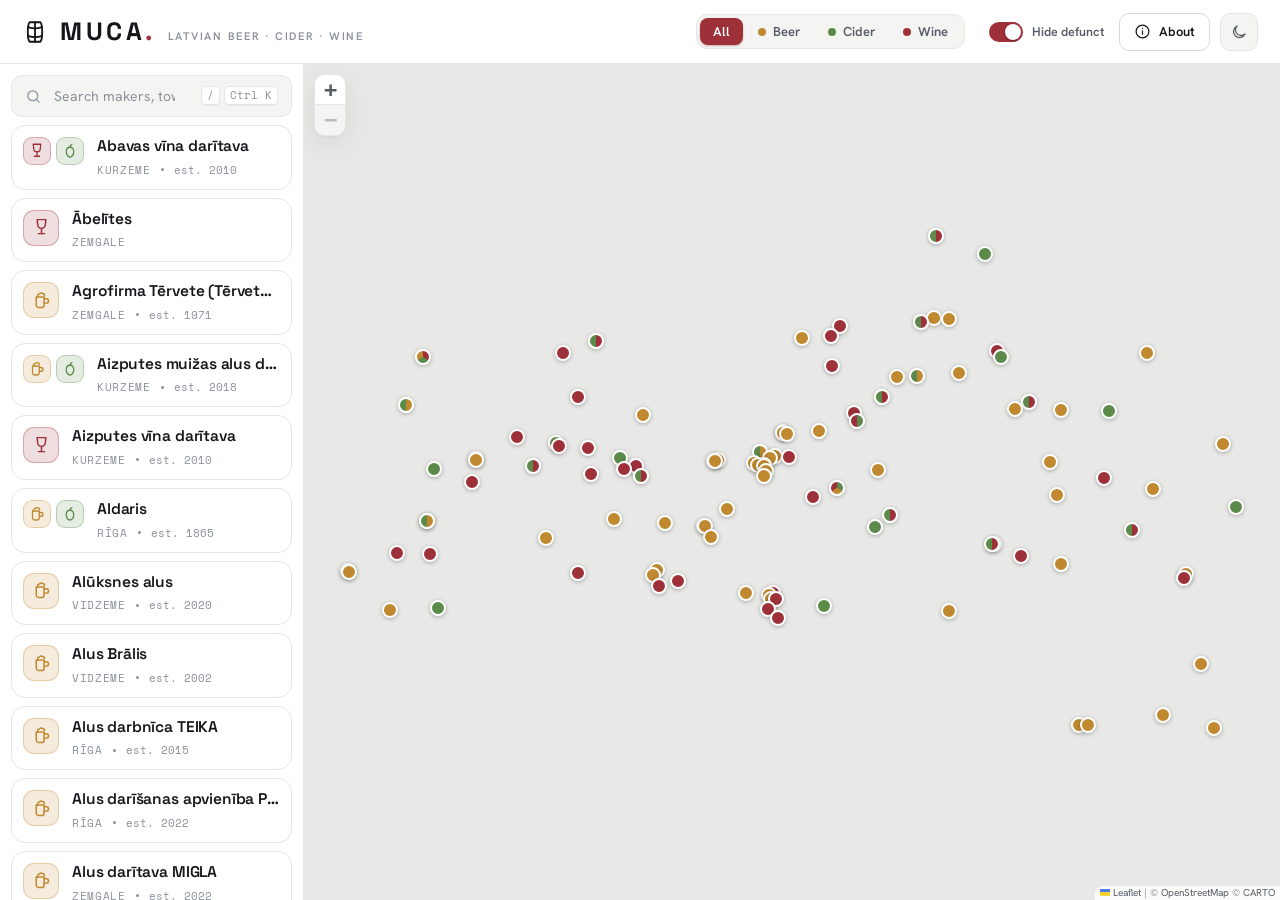
==== commit 1629671f: "feat: add jaunbriežu alus" ====
--- a/public/index.html
+++ b/public/index.html
@@ -28,7 +28,7 @@
   <link rel="apple-touch-icon" href="apple-touch-icon.png" />
 
   <!-- seo:jsonld:start -->
-  <script type="application/ld+json">{"@context":"https://schema.org","@graph":[{"@type":"WebSite","@id":"https://muca.didnt.work/#website","url":"https://muca.didnt.work/","name":"MUCA - Latvian Breweries Map","description":"An interactive map of Latvian beer breweries, cideries and wineries - addresses, status and details for makers across Latvia.","inLanguage":"en"},{"@type":"ItemList","name":"Latvian breweries, cideries and wineries","numberOfItems":110,"itemListElement":[{"@type":"ListItem","position":1,"item":{"@type":["Brewery","FoodEstablishment"],"name":"Aldaris","address":{"@type":"PostalAddress","streetAddress":"Tvaika iela 44, Rīga, LV-1005","addressLocality":"Rīga","addressRegion":"Rīga","addressCountry":"LV"},"geo":{"@type":"GeoCoordinates","latitude":57.0053,"longitude":24.1209},"url":"https://aldaris.lv","foundingDate":"1865","logo":"https://muca.didnt.work/logos/aldaris.png"}},{"@type":"ListItem","position":2,"item":{"@type":"Brewery","name":"Bauskas alus","address":{"@type":"PostalAddress","streetAddress":"Bērzkalnu iela 77, Bauska, Bauskas novads, LV-3901","addressLocality":"Bauska","addressRegion":"Zemgale","addressCountry":"LV"},"geo":{"@type":"GeoCoordinates","latitude":56.3976,"longitude":24.2033},"url":"https://bauskasalus.lv","foundingDate":"1981","logo":"https://muca.didnt.work/logos/bauskas-alus.svg"}},{"@type":"ListItem","position":3,"item":{"@type":["Brewery","FoodEstablishment"],"name":"Cēsu Alus","address":{"@type":"PostalAddress","streetAddress":"Aldaru laukums 1, Cēsis, Cēsu novads, LV-4101","addressLocality":"Cēsis","addressRegion":"Vidzeme","addressCountry":"LV"},"geo":{"@type":"GeoCoordinates","latitude":57.3178,"longitude":25.3049},"url":"https://www.cesualus.lv","foundingDate":"1590","logo":"https://muca.didnt.work/logos/cesu-alus.svg"}},{"@type":"ListItem","position":4,"item":{"@type":"Brewery","name":"Labietis","address":{"@type":"PostalAddress","streetAddress":"Eimuri, Ādažu pagasts, Ādažu novads, LV-2164","addressLocality":"Eimuri","addressRegion":"Vidzeme","addressCountry":"LV"},"geo":{"@type":"GeoCoordinates","latitude":57.085,"longitude":24.291},"url":"https://labietis.lv","foundingDate":"2013","logo":"https://muca.didnt.work/logos/labietis.png"}},{"@type":"ListItem","position":5,"item":{"@type":"Brewery","name":"Nurme alus darītava","address":{"@type":"PostalAddress","streetAddress":"Vagonu iela 21, Rīga, LV-1009","addressLocality":"Rīga","addressRegion":"Rīga","addressCountry":"LV"},"geo":{"@type":"GeoCoordinates","latitude":56.9501,"longitude":24.1506},"url":"https://nurmebeer.com","foundingDate":"2016","logo":"https://muca.didnt.work/logos/nurme.jpg"}},{"@type":"ListItem","position":6,"item":{"@type":"Brewery","name":"Jūrmalas alus","address":{"@type":"PostalAddress","streetAddress":"Jūrmala","addressLocality":"Jūrmala","addressRegion":"Rīga","addressCountry":"LV"},"geo":{"@type":"GeoCoordinates","latitude":56.97,"longitude":23.7725},"url":"http://jurmalasalus.lv","foundingDate":"2019","logo":"https://muca.didnt.work/logos/jurmalas-alus.svg"}},{"@type":"ListItem","position":7,"item":{"@type":["Brewery","FoodEstablishment"],"name":"Užavas alus","address":{"@type":"PostalAddress","streetAddress":"\"Alutiņi\", Užavas pagasts, Ventspils novads, LV-3627","addressLocality":"Užava","addressRegion":"Kurzeme","addressCountry":"LV"},"geo":{"@type":"GeoCoordinates","latitude":57.1981,"longitude":21.442},"url":"https://uzavasalus.eu","foundingDate":"1994","logo":"https://muca.didnt.work/logos/uzavas-alus.png"}},{"@type":"ListItem","position":8,"item":{"@type":"Brewery","name":"Brenguļu alus darītava","address":{"@type":"PostalAddress","streetAddress":"\"Abula\", Brenguļi, Brenguļu pagasts, Valmieras novads, LV-4245","addressLocality":"Brenguļi","addressRegion":"Vidzeme","addressCountry":"LV"},"geo":{"@type":"GeoCoordinates","latitude":57.548485,"longitude":25.547805},"url":"https://www.facebook.com/brengulualus.lv/","foundingDate":"1969","logo":"https://muca.didnt.work/logos/brengulu-alus.jpg"}},{"@type":"ListItem","position":9,"item":{"@type":"Brewery","name":"Malduguns alus darītava","address":{"@type":"PostalAddress","streetAddress":"Parka iela 2A, Rauna, Raunas pagasts, Smiltenes novads, LV-4131","addressLocality":"Rauna","addressRegion":"Vidzeme","addressCountry":"LV"},"geo":{"@type":"GeoCoordinates","latitude":57.330019,"longitude":25.618179},"url":"https://www.malduguns.lv","foundingDate":"2013","logo":"https://muca.didnt.work/logos/malduguns.png"}},{"@type":"ListItem","position":10,"item":{"@type":"Brewery","name":"Piebalgas alus","address":{"@type":"PostalAddress","streetAddress":"Gaujas iela 2, Jaunpiebalga, Cēsu novads, LV-4125","addressLocality":"Jaunpiebalga","addressRegion":"Vidzeme","addressCountry":"LV"},"geo":{"@type":"GeoCoordinates","latitude":57.181833,"longitude":26.04485},"url":"https://piebalgasalus.lv","foundingDate":"1989","logo":"https://muca.didnt.work/logos/piebalgas-alus.svg"}},{"@type":"ListItem","position":11,"item":{"@type":"Brewery","name":"Valmiermuižas alus","address":{"@type":"PostalAddress","streetAddress":"Dzirnavu iela 2, Valmiermuiža, Valmieras pagasts, Valmieras novads, LV-4219","addressLocality":"Valmiermuiža","addressRegion":"Vidzeme","addressCountry":"LV"},"geo":{"@type":"GeoCoordinates","latitude":57.555858,"longitude":25.431196},"url":"https://valmiermuiza.lv","foundingDate":"1764","logo":"https://muca.didnt.work/logos/valmiermuiza.png"}},{"@type":"ListItem","position":12,"item":{"@type":"Brewery","name":"Cesvaines alus darītava","address":{"@type":"PostalAddress","streetAddress":"Rūpnīcas iela 1, Cesvaine, Madonas novads, LV-4871","addressLocality":"Cesvaine","addressRegion":"Vidzeme","addressCountry":"LV"},"geo":{"@type":"GeoCoordinates","latitude":56.966838,"longitude":26.309494},"url":"https://www.cesvainesalus.lv","foundingDate":"2016","logo":"https://muca.didnt.work/logos/cesvaines-alus.png"}},{"@type":"ListItem","position":13,"item":{"@type":"Brewery","name":"Madonas alus","address":{"@type":"PostalAddress","streetAddress":"\"Bodnieki\", Praulienas pagasts, Madonas novads, LV-4825","addressLocality":"Bodnieki","addressRegion":"Vidzeme","addressCountry":"LV"},"geo":{"@type":"GeoCoordinates","latitude":56.82722,"longitude":26.363285},"url":"https://madonasalus.com","foundingDate":"1916","logo":"https://muca.didnt.work/logos/madonas-alus.jpg"}},{"@type":"ListItem","position":14,"item":{"@type":"Brewery","name":"Tālavas ķēniņa alus","address":{"@type":"PostalAddress","streetAddress":"\"Kāmieši\", Lizuma pagasts, Gulbenes novads, LV-4425","addressLocality":"Lizums","addressRegion":"Vidzeme","addressCountry":"LV"},"geo":{"@type":"GeoCoordinates","latitude":57.1775,"longitude":26.391389},"url":"https://talavas.lv","foundingDate":"2014","logo":"https://muca.didnt.work/logos/talavas-kenina.png"}},{"@type":"ListItem","position":15,"item":{"@type":"Brewery","name":"IndieJānis","address":{"@type":"PostalAddress","streetAddress":"\"Kalti\", Upespils, Suntažu pagasts, Ogres novads, LV-5060","addressLocality":"Upespils","addressRegion":"Vidzeme","addressCountry":"LV"},"geo":{"@type":"GeoCoordinates","latitude":56.932233,"longitude":25.011985},"url":"https://indiejanis.lv/","foundingDate":"2017","logo":"https://muca.didnt.work/logos/indiejanis.png"}},{"@type":"ListItem","position":16,"item":{"@type":"Brewery","name":"Agrofirma Tērvete (Tērvetes alus)","address":{"@type":"PostalAddress","streetAddress":"\"Tišas\", Kroņauce, Tērvetes pagasts, Dobeles novads, LV-3730","addressLocality":"Kroņauce","addressRegion":"Zemgale","addressCountry":"LV"},"geo":{"@type":"GeoCoordinates","latitude":56.516731,"longitude":23.334656},"url":"https://tervetesal.lv/","foundingDate":"1971","logo":"https://muca.didnt.work/logos/tervetes-alus.jpg"}},{"@type":"ListItem","position":17,"item":{"@type":"Brewery","name":"Hopalaa","address":{"@type":"PostalAddress","streetAddress":"Industriālais parks, Vītoliņi, Valgundes pagasts, Jelgavas novads, LV-3017","addressLocality":"Vītoliņi","addressRegion":"Zemgale","addressCountry":"LV"},"geo":{"@type":"GeoCoordinates","latitude":56.7015184,"longitude":23.6971079},"url":"https://www.hopalaa.com","foundingDate":"2018","logo":"https://muca.didnt.work/logos/hopalaa.png"}},{"@type":"ListItem","position":18,"item":{"@type":"Brewery","name":"Hypnos Brewery","address":{"@type":"PostalAddress","streetAddress":"Industriālais parks, Vītoliņi, Valgundes pagasts, Jelgavas novads, LV-3017","addressLocality":"Vītoliņi","addressRegion":"Zemgale","addressCountry":"LV"},"geo":{"@type":"GeoCoordinates","latitude":56.7019,"longitude":23.6983},"url":"https://www.facebook.com/HypnosBrewery/","foundingDate":"2018","logo":"https://muca.didnt.work/logos/hypnos-brewery.jpg"}},{"@type":"ListItem","position":19,"item":{"@type":"Brewery","name":"Rēzeknis Bryuvers","address":{"@type":"PostalAddress","streetAddress":"Atbrīvošanas aleja 162b, Rēzekne, LV-4604","addressLocality":"Rēzekne","addressRegion":"Latgale","addressCountry":"LV"},"geo":{"@type":"GeoCoordinates","latitude":56.5006,"longitude":27.3402},"url":"https://rezeknesbruveris.lv","foundingDate":"2004","logo":"https://muca.didnt.work/logos/rezeknis-bryuvers.png"}},{"@type":"ListItem","position":20,"item":{"@type":"Brewery","name":"VIEDI alus darītava","address":{"@type":"PostalAddress","streetAddress":"Cukura iela 21, Jelgava, LV-3002","addressLocality":"Jelgava","addressRegion":"Zemgale","addressCountry":"LV"},"geo":{"@type":"GeoCoordinates","latitude":56.653225,"longitude":23.747116},"url":"https://www.viedalus.lv","foundingDate":"2015","logo":"https://muca.didnt.work/logos/viedi.jpg"}},{"@type":"ListItem","position":21,"item":{"@type":"Brewery","name":"Zoltners alus darītava","address":{"@type":"PostalAddress","streetAddress":"\"Zoltners\", Kroņauce, Tērvetes pagasts, Dobeles novads, LV-3730","addressLocality":"Kroņauce","addressRegion":"Zemgale","addressCountry":"LV"},"geo":{"@type":"GeoCoordinates","latitude":56.497601,"longitude":23.306069},"url":"https://zoltners.lv/lv/alus-daritava/","foundingDate":"2015","logo":"https://muca.didnt.work/logos/zoltners.png"}},{"@type":"ListItem","position":22,"item":{"@type":"Brewery","name":"Lodiņa alus darītava","address":{"@type":"PostalAddress","streetAddress":"Rīgas iela 39, Bauska, LV-3901","addressLocality":"Bauska","addressRegion":"Zemgale","addressCountry":"LV"},"geo":{"@type":"GeoCoordinates","latitude":56.411407,"longitude":24.187645},"url":"https://lodinaalus.lv","foundingDate":"1873","logo":"https://muca.didnt.work/logos/lodina.webp"}},{"@type":"ListItem","position":23,"item":{"@type":"Brewery","name":"Kolnasāta","address":{"@type":"PostalAddress","streetAddress":"Stacijas iela 4, Bērzpils, Bērzpils pagasts, Balvu novads, LV-4576","addressLocality":"Bērzpils","addressRegion":"Latgale","addressCountry":"LV"},"geo":{"@type":"GeoCoordinates","latitude":56.8546,"longitude":27.0856},"url":"https://www.facebook.com/p/M%C4%81jas-Alus-Kolnas%C4%81ta-100030708294855/","logo":"https://muca.didnt.work/logos/kolnasata.jpg"}},{"@type":"ListItem","position":24,"item":{"@type":["Winery","FoodEstablishment"],"name":"Abavas vīna darītava","address":{"@type":"PostalAddress","streetAddress":"\"Kalējkrāmi\", Slampes pagasts, Tukuma novads, LV-3133","addressLocality":"Slampe","addressRegion":"Kurzeme","addressCountry":"LV"},"geo":{"@type":"GeoCoordinates","latitude":56.9088,"longitude":23.216},"url":"https://www.abavas.lv","foundingDate":"2010","logo":"https://muca.didnt.work/logos/abavas.png"}},{"@type":"ListItem","position":25,"item":{"@type":"FoodEstablishment","name":"Sabiles Sidrs","address":{"@type":"PostalAddress","streetAddress":"Rīgas iela 22, Sabile, Talsu novads, LV-3294","addressLocality":"Sabile","addressRegion":"Kurzeme","addressCountry":"LV"},"geo":{"@type":"GeoCoordinates","latitude":57.0433,"longitude":22.5762},"url":"https://www.sabilessidrs.lv","foundingDate":"2009","logo":"https://muca.didnt.work/logos/sabiles-sidrs.jpg"}},{"@type":"ListItem","position":26,"item":{"@type":"FoodEstablishment","name":"Tālavas Sidrs","address":{"@type":"PostalAddress","streetAddress":"Brīvības iela 22, Gulbene, LV-4401","addressLocality":"Gulbene","addressRegion":"Vidzeme","addressCountry":"LV"},"geo":{"@type":"GeoCoordinates","latitude":57.1742,"longitude":26.754},"url":"https://www.talava.lv","foundingDate":"2013","logo":"https://muca.didnt.work/logos/talavas-sidrs.webp"}},{"@type":"ListItem","position":27,"item":{"@type":"FoodEstablishment","name":"Jaunmoku Dārzi","address":{"@type":"PostalAddress","streetAddress":"Jaunmokas, Tumes pagasts, Tukuma novads, LV-3139","addressLocality":"Jaunmokas","addressRegion":"Kurzeme","addressCountry":"LV"},"geo":{"@type":"GeoCoordinates","latitude":56.9818,"longitude":23.0556},"url":"https://www.facebook.com/jaunmokudarzi/","logo":"https://muca.didnt.work/logos/jaunmoku-darzi.jpg"}},{"@type":"ListItem","position":28,"item":{"@type":"FoodEstablishment","name":"Mr. Plūme sidra darītava","address":{"@type":"PostalAddress","streetAddress":"\"Zīles\", Jumpravas pagasts, Ogres novads, LV-5022","addressLocality":"Jumprava","addressRegion":"Vidzeme","addressCountry":"LV"},"geo":{"@type":"GeoCoordinates","latitude":56.6953,"longitude":24.987},"url":"https://www.mrplume.lv","foundingDate":"2010","logo":"https://muca.didnt.work/logos/mr-plume.png"}},{"@type":"ListItem","position":29,"item":{"@type":"FoodEstablishment","name":"Sidra darītava Abuls","address":{"@type":"PostalAddress","streetAddress":"\"Vecsprenīši\", Launkalnes pagasts, Smiltenes novads, LV-4729","addressLocality":"Launkalne","addressRegion":"Vidzeme","addressCountry":"LV"},"geo":{"@type":"GeoCoordinates","latitude":57.3958,"longitude":25.9399},"url":"https://www.abuls.lv","foundingDate":"2000","logo":"https://muca.didnt.work/logos/abuls.jpg"}},{"@type":"ListItem","position":30,"item":{"@type":"FoodEstablishment","name":"Ezera Sidrs","address":{"@type":"PostalAddress","streetAddress":"Gudenieku pagasts, Kuldīgas novads","addressLocality":"Gudenieki","addressRegion":"Kurzeme","addressCountry":"LV"},"geo":{"@type":"GeoCoordinates","latitude":56.936,"longitude":21.649},"url":"http://www.ezerasidrs.lv","foundingDate":"2018","logo":"https://muca.didnt.work/logos/ezera-sidrs.jpg"}},{"@type":"ListItem","position":31,"item":{"@type":"FoodEstablishment","name":"Mūrbūdu sidra darītava","address":{"@type":"PostalAddress","streetAddress":"\"Klētnieki\", Ērģemes pagasts, Valkas novads, LV-4711","addressLocality":"Ērģeme","addressRegion":"Vidzeme","addressCountry":"LV"},"geo":{"@type":"GeoCoordinates","latitude":57.8135,"longitude":25.8172},"url":"https://www.nenormalssidrs.lv","foundingDate":"2015","logo":"https://muca.didnt.work/logos/murbudu.jpg"}},{"@type":"ListItem","position":32,"item":{"@type":"FoodEstablishment","name":"Malnavas muiža (Malnovys Uobuļu Sidrs)","address":{"@type":"PostalAddress","streetAddress":"Kļavu iela 11, Malnava, Malnavas pagasts, Ludzas novads, LV-5750","addressLocality":"Malnava","addressRegion":"Latgale","addressCountry":"LV"},"geo":{"@type":"GeoCoordinates","latitude":56.7781,"longitude":27.718},"url":"https://www.latgalessmakovka.lv","foundingDate":"2016","logo":"https://muca.didnt.work/logos/malnavas-muiza.png"}},{"@type":"ListItem","position":33,"item":{"@type":["FoodEstablishment","Brewery","Winery"],"name":"Turkalnes muižas alus un sidra darītava","address":{"@type":"PostalAddress","streetAddress":"\"Turkalne\", Tīnūžu pagasts, Ogres novads, LV-5015","addressLocality":"Turkalne","addressRegion":"Vidzeme","addressCountry":"LV"},"geo":{"@type":"GeoCoordinates","latitude":56.8589,"longitude":24.6964},"url":"https://www.turkalnesmuiza.lv","foundingDate":"2018","logo":"https://muca.didnt.work/logos/turkalnes-muiza.png"}},{"@type":"ListItem","position":34,"item":{"@type":"FoodEstablishment","name":"Herbsts","address":{"@type":"PostalAddress","streetAddress":"Miera iela 3, Gramzda, Gramzdas pagasts, Dienvidkurzemes novads, LV-3486","addressLocality":"Gramzda","addressRegion":"Kurzeme","addressCountry":"LV"},"geo":{"@type":"GeoCoordinates","latitude":56.3595,"longitude":21.6787},"url":"https://herbsts.lv","logo":"https://muca.didnt.work/logos/herbsts.svg"}},{"@type":"ListItem","position":35,"item":{"@type":["FoodEstablishment","Winery"],"name":"Zilver dzērienu darītava","address":{"@type":"PostalAddress","streetAddress":"\"Pīlādži\", Kalnabeites, Siguldas pagasts, Siguldas novads, LV-2150","addressLocality":"Sigulda","addressRegion":"Vidzeme","addressCountry":"LV"},"geo":{"@type":"GeoCoordinates","latitude":57.1328,"longitude":24.8519},"url":"https://zilver.lv","foundingDate":"2009","logo":"https://muca.didnt.work/logos/zilver.png"}},{"@type":"ListItem","position":36,"item":{"@type":["Winery","FoodEstablishment"],"name":"Līgatnes vīna darītava","address":{"@type":"PostalAddress","streetAddress":"Spriņģu iela 3, Līgatne, Cēsu novads, LV-4108","addressLocality":"Līgatne","addressRegion":"Vidzeme","addressCountry":"LV"},"geo":{"@type":"GeoCoordinates","latitude":57.2329604,"longitude":25.0420737},"url":"https://ligatnesvinadaritava.lv","foundingDate":"2010","logo":"https://muca.didnt.work/logos/ligatnes-vina-daritava.png"}},{"@type":"ListItem","position":37,"item":{"@type":["Winery","FoodEstablishment"],"name":"Kabiles muižas vīna darītava","address":{"@type":"PostalAddress","streetAddress":"Kabiles pils, Kabiles pagasts, Kuldīgas novads, LV-3314","addressLocality":"Kabile","addressRegion":"Kurzeme","addressCountry":"LV"},"geo":{"@type":"GeoCoordinates","latitude":56.94973,"longitude":22.40041},"url":"https://kabilewinery.lv","foundingDate":"2016","logo":"https://muca.didnt.work/logos/kabiles-muiza.png"}},{"@type":"ListItem","position":38,"item":{"@type":["Winery","FoodEstablishment"],"name":"Vīna darītava Lauskis","address":{"@type":"PostalAddress","streetAddress":"Krapes muiža, Lēdmanes pagasts, Ogres novads, LV-5011","addressLocality":"Krape","addressRegion":"Vidzeme","addressCountry":"LV"},"geo":{"@type":"GeoCoordinates","latitude":56.74671,"longitude":25.099518},"url":"https://lauskissidrs.lv","foundingDate":"2019","logo":"https://muca.didnt.work/logos/lauskis.png"}},{"@type":"ListItem","position":39,"item":{"@type":["Winery","FoodEstablishment"],"name":"Naukšēnu vīna darītava","address":{"@type":"PostalAddress","streetAddress":"\"Saulesvārti\", Naukšēnu pagasts, Valmieras novads, LV-4244","addressLocality":"Naukšēni","addressRegion":"Vidzeme","addressCountry":"LV"},"geo":{"@type":"GeoCoordinates","latitude":57.884778,"longitude":25.447889},"url":"https://www.nauksenuvini.lv","foundingDate":"2012","logo":"https://muca.didnt.work/logos/nauksenu.png"}},{"@type":"ListItem","position":40,"item":{"@type":"Winery","name":"Aizputes vīna darītava","address":{"@type":"PostalAddress","streetAddress":"Skolas iela 1, Aizpute, Dienvidkurzemes novads, LV-3456","addressLocality":"Aizpute","addressRegion":"Kurzeme","addressCountry":"LV"},"geo":{"@type":"GeoCoordinates","latitude":56.7225786,"longitude":21.5983648},"url":"https://aizputesvins.lv","foundingDate":"2010","logo":"https://muca.didnt.work/logos/aizputes-vina-daritava.png"}},{"@type":"ListItem","position":41,"item":{"@type":"Winery","name":"Cremon vīna darītava","address":{"@type":"PostalAddress","streetAddress":"Krimuldas muiža, Mednieku iela 3, Sigulda, Siguldas novads, LV-2150","addressLocality":"Sigulda","addressRegion":"Vidzeme","addressCountry":"LV"},"geo":{"@type":"GeoCoordinates","latitude":57.1679101,"longitude":24.8293547},"url":"https://krimuldasmuiza.lv","logo":"https://muca.didnt.work/logos/cremon.jpg"}},{"@type":"ListItem","position":42,"item":{"@type":"Winery","name":"Durbes Veltes","address":{"@type":"PostalAddress","streetAddress":"Aizputes iela 2, Durbe, Dienvidkurzemes novads","addressLocality":"Durbe","addressRegion":"Kurzeme","addressCountry":"LV"},"geo":{"@type":"GeoCoordinates","latitude":56.5891518,"longitude":21.3703511},"url":"https://durbesveltes.lv","foundingDate":"2010","logo":"https://muca.didnt.work/logos/durbes-veltes.jpg"}},{"@type":"ListItem","position":43,"item":{"@type":"Winery","name":"Kužums Winery","address":{"@type":"PostalAddress","streetAddress":"Robežu iela 5, Mūsa, Ceraukstes pagasts, Bauskas novads, LV-3901","addressLocality":"Mūsa","addressRegion":"Zemgale","addressCountry":"LV"},"geo":{"@type":"GeoCoordinates","latitude":56.3964051,"longitude":24.2361139},"url":"https://vinaoga.lv","logo":"https://muca.didnt.work/logos/kuzums.jpg"}},{"@type":"ListItem","position":44,"item":{"@type":"Winery","name":"Tērvetes vīni","address":{"@type":"PostalAddress","streetAddress":"\"Krāces\", Zelmeņi, Tērvetes pagasts, Dobeles novads, LV-3730","addressLocality":"Tērvete","addressRegion":"Zemgale","addressCountry":"LV"},"geo":{"@type":"GeoCoordinates","latitude":56.4487919,"longitude":23.3549435},"url":"https://tervetesvini.lv","foundingDate":"2009","logo":"https://muca.didnt.work/logos/tervetes-vini.png"}},{"@type":"ListItem","position":45,"item":{"@type":"Brewery","name":"Konkordijas alus darītava","address":{"@type":"PostalAddress","streetAddress":"Slokas 61b, Jurmala, Latvia, LV-2015","addressLocality":"Jūrmala","addressRegion":"Rīga","addressCountry":"LV"},"geo":{"@type":"GeoCoordinates","latitude":56.9695473,"longitude":23.775906},"url":"https://www.facebook.com/konkordijas/","foundingDate":"2017","logo":"https://muca.didnt.work/logos/konkordijas-alus.jpg"}},{"@type":"ListItem","position":46,"item":{"@type":"Brewery","name":"Ārpus Brewing Co.","address":{"@type":"PostalAddress","streetAddress":"\"Jauntrenči\", Eimuri, Ādažu pagasts, Ādažu novads, LV-2164","addressLocality":"Eimuri","addressRegion":"Vidzeme","addressCountry":"LV"},"geo":{"@type":"GeoCoordinates","latitude":57.08778,"longitude":24.2875},"url":"https://arpusbrewing.co","foundingDate":"2017","logo":"https://muca.didnt.work/logos/arpus.png"}},{"@type":"ListItem","position":47,"item":{"@type":"Brewery","name":"Iļģuciema Alus / ILGEZEEM","address":{"@type":"PostalAddress","streetAddress":"Daugavgrīvas iela 82, Rīga, LV-1007","addressLocality":"Rīga","addressRegion":"Rīga","addressCountry":"LV"},"geo":{"@type":"GeoCoordinates","latitude":56.95994,"longitude":24.06996},"url":"https://ilgezeem.lv","foundingDate":"1863","logo":"https://muca.didnt.work/logos/ilgezeem.jpg"}},{"@type":"ListItem","position":48,"item":{"@type":"Brewery","name":"Alus Brālis","address":{"@type":"PostalAddress","streetAddress":"\"Ojāri\", Griķi, Inčukalna pagasts, Siguldas novads, LV-2136","addressLocality":"Griķi","addressRegion":"Vidzeme","addressCountry":"LV"},"geo":{"@type":"GeoCoordinates","latitude":57.0909,"longitude":24.56057},"url":"https://bralis.lv","foundingDate":"2002","logo":"https://muca.didnt.work/logos/alus-bralis.svg"}},{"@type":"ListItem","position":49,"item":{"@type":"Brewery","name":"Latgales Alus","address":{"@type":"PostalAddress","streetAddress":"Dzirnavu iela 22, Daugavpils, LV-5401","addressLocality":"Daugavpils","addressRegion":"Latgale","addressCountry":"LV"},"geo":{"@type":"GeoCoordinates","latitude":55.86418,"longitude":26.52606},"url":"https://www.latgalus.com","foundingDate":"1860","logo":"https://muca.didnt.work/logos/latgales-alus.png"}},{"@type":"ListItem","position":50,"item":{"@type":"Brewery","name":"DUNA Brewery","address":{"@type":"PostalAddress","streetAddress":"Kaļķu iela 14, Kuldīga, Kuldīgas novads, LV-3301","addressLocality":"Kuldīga","addressRegion":"Kurzeme","addressCountry":"LV"},"geo":{"@type":"GeoCoordinates","latitude":56.97249,"longitude":21.97045},"url":"https://dunabrewery.com","foundingDate":"2014","logo":"https://muca.didnt.work/logos/duna-brewery.png"}},{"@type":"ListItem","position":51,"item":{"@type":"Brewery","name":"Jaunpils alus","address":{"@type":"PostalAddress","streetAddress":"Šķūnis Baltais Centrā, Jaunpils, Jaunpils pagasts, Tukuma novads, LV-3145","addressLocality":"Jaunpils","addressRegion":"Kurzeme","addressCountry":"LV"},"geo":{"@type":"GeoCoordinates","latitude":56.73002,"longitude":23.01071},"url":"https://www.jaunpilsalus.lv/","foundingDate":"2017","logo":"https://muca.didnt.work/logos/jaunpils-alus.png"}},{"@type":"ListItem","position":52,"item":{"@type":"Brewery","name":"Saldalus","address":{"@type":"PostalAddress","streetAddress":"Striķu iela 65, Saldus, LV-3801","addressLocality":"Saldus","addressRegion":"Kurzeme","addressCountry":"LV"},"geo":{"@type":"GeoCoordinates","latitude":56.65258755421824,"longitude":22.49825109902016},"url":"https://saldalus.lv/","foundingDate":"2012","logo":"https://muca.didnt.work/logos/saldalus.png"}},{"@type":"ListItem","position":53,"item":{"@type":"Brewery","name":"Rose Brewery","address":{"@type":"PostalAddress","streetAddress":"Pirmā iela 38A, Ādaži, Ādažu novads, LV-2164","addressLocality":"Ādaži","addressRegion":"Vidzeme","addressCountry":"LV"},"geo":{"@type":"GeoCoordinates","latitude":57.08052,"longitude":24.32222},"url":"https://adazualus.lv/","foundingDate":"2015","logo":"https://muca.didnt.work/logos/rose-brewery.png"}},{"@type":"ListItem","position":54,"item":{"@type":"Brewery","name":"HAT Brewery","address":{"@type":"PostalAddress","streetAddress":"\"Lāmiņas\", Katlakalns, Ķekavas pagasts, Ķekavas novads, LV-2111","addressLocality":"Katlakalns","addressRegion":"Zemgale","addressCountry":"LV"},"geo":{"@type":"GeoCoordinates","latitude":56.90858,"longitude":24.15093},"url":"https://www.hatbrewery.lv/","foundingDate":"2021","logo":"https://muca.didnt.work/logos/hat-brewery.jpg"}},{"@type":"ListItem","position":55,"item":{"@type":"Brewery","name":"Puta Brewery","address":{"@type":"PostalAddress","streetAddress":"Vecā ostmala 53, Liepāja, LV-3401","addressLocality":"Liepāja","addressRegion":"Kurzeme","addressCountry":"LV"},"geo":{"@type":"GeoCoordinates","latitude":56.51439,"longitude":21.00332},"url":"https://www.facebook.com/putabrewery/","foundingDate":"2019","logo":"https://muca.didnt.work/logos/puta-brewery.jpg"}},{"@type":"ListItem","position":56,"item":{"@type":"Brewery","name":"BURSH","address":{"@type":"PostalAddress","streetAddress":"\"Burši\", Aiviekstes pagasts, Aizkraukles novads, LV-5120","addressLocality":"Burši","addressRegion":"Vidzeme","addressCountry":"LV"},"geo":{"@type":"GeoCoordinates","latitude":56.62616,"longitude":25.88532},"url":"https://www.burshalus.lv/","foundingDate":"2014","logo":"https://muca.didnt.work/logos/bursh.png"}},{"@type":"ListItem","position":57,"item":{"@type":"Brewery","name":"Brūzis Manufaktūra","address":{"@type":"PostalAddress","streetAddress":"Brīvības gatve 401C, Rīga, LV-1024","addressLocality":"Rīga","addressRegion":"Rīga","addressCountry":"LV"},"geo":{"@type":"GeoCoordinates","latitude":56.98982,"longitude":24.23051},"url":"https://bruzismanufaktura.lv/","foundingDate":"2022","logo":"https://muca.didnt.work/logos/bruzis-manufaktura.jpg"}},{"@type":"ListItem","position":58,"item":{"@type":"Brewery","name":"Alus Rūme Trofeja","address":{"@type":"PostalAddress","streetAddress":"Avotu iela 74a, Rīga, LV-1009","addressLocality":"Rīga","addressRegion":"Rīga","addressCountry":"LV"},"geo":{"@type":"GeoCoordinates","latitude":56.95312,"longitude":24.1453},"url":"https://trofeja.lv/","foundingDate":"2020","logo":"https://muca.didnt.work/logos/alus-rume-trofeja.png"}},{"@type":"ListItem","position":59,"item":{"@type":"Brewery","name":"Alus darbnīca TEIKA","address":{"@type":"PostalAddress","streetAddress":"Brīvības gatve 348, Rīga, LV-1006","addressLocality":"Rīga","addressRegion":"Rīga","addressCountry":"LV"},"geo":{"@type":"GeoCoordinates","latitude":56.98145,"longitude":24.19437},"url":"https://www.alusteika.lv/","foundingDate":"2015","logo":"https://muca.didnt.work/logos/alus-darbnica-teika.jpg"}},{"@type":"ListItem","position":60,"item":{"@type":"Brewery","name":"Stargorod Rīga","address":{"@type":"PostalAddress","streetAddress":"Republikas laukums 1, Rīga, LV-1010","addressLocality":"Rīga","addressRegion":"Rīga","addressCountry":"LV"},"geo":{"@type":"GeoCoordinates","latitude":56.95324,"longitude":24.09923},"url":"https://stargorod.lv/en/","foundingDate":"2005","logo":"https://muca.didnt.work/logos/stargorod-riga.jpg"}},{"@type":"ListItem","position":61,"item":{"@type":"Brewery","name":"Vecais Taizel's","address":{"@type":"PostalAddress","streetAddress":"Pasta iela 1, Liepāja, LV-3401","addressLocality":"Liepāja","addressRegion":"Kurzeme","addressCountry":"LV"},"geo":{"@type":"GeoCoordinates","latitude":56.51068,"longitude":21.01239},"url":"https://vecaistaizels.lv/"}},{"@type":"ListItem","position":62,"item":{"@type":["Brewery","FoodEstablishment"],"name":"Aizputes muižas alus darītava","address":{"@type":"PostalAddress","streetAddress":"Liepājas iela 8A, Aizpute, Dienvidkurzemes novads, LV-3456","addressLocality":"Aizpute","addressRegion":"Kurzeme","addressCountry":"LV"},"geo":{"@type":"GeoCoordinates","latitude":56.72158,"longitude":21.60063},"url":"https://aizputesalus.com","foundingDate":"2018","logo":"https://muca.didnt.work/logos/aizputes-muizas-alus.png"}},{"@type":"ListItem","position":63,"item":{"@type":"Brewery","name":"Fišera alus darītava","address":{"@type":"PostalAddress","streetAddress":"Brīvības iela 33, Viesīte, Jēkabpils novads, LV-5237","addressLocality":"Viesīte","addressRegion":"Zemgale","addressCountry":"LV"},"geo":{"@type":"GeoCoordinates","latitude":56.34489,"longitude":25.54688},"url":"https://fiseraalus.lv","foundingDate":"2025","logo":"https://muca.didnt.work/logos/fisera-alus.png"}},{"@type":"ListItem","position":64,"item":{"@type":"Brewery","name":"Raiskuma labumu darītava","address":{"@type":"PostalAddress","streetAddress":"Ozolu 3, Raiskums, Raiskuma pagasts, Cēsu novads, LV-4146","addressLocality":"Raiskums","addressRegion":"Vidzeme","addressCountry":"LV"},"geo":{"@type":"GeoCoordinates","latitude":57.31252,"longitude":25.15393},"url":"https://www.raiskumietis.lv","foundingDate":"2013","logo":"https://muca.didnt.work/logos/raiskuma-labumu-daritava.png"}},{"@type":"ListItem","position":65,"item":{"@type":["Winery","FoodEstablishment","Brewery"],"name":"Windau Wines","address":{"@type":"PostalAddress","streetAddress":"Tirgus iela 8, Ventspils, LV-3601","addressLocality":"Ventspils","addressRegion":"Kurzeme","addressCountry":"LV"},"geo":{"@type":"GeoCoordinates","latitude":57.3968,"longitude":21.56762},"url":"https://windauwines.lv","foundingDate":"2016","logo":"https://muca.didnt.work/logos/windau-wines.webp"}},{"@type":"ListItem","position":66,"item":{"@type":"Winery","name":"Vini Curlandia","address":{"@type":"PostalAddress","streetAddress":"\"Ogulāji\", Rendas pagasts, Kuldīgas novads, LV-3319","addressLocality":"Renda","addressRegion":"Kurzeme","addressCountry":"LV"},"geo":{"@type":"GeoCoordinates","latitude":57.067,"longitude":22.283},"url":"https://vinicurlandia.com","logo":"https://muca.didnt.work/logos/vini-curlandia.jpg"}},{"@type":"ListItem","position":67,"item":{"@type":"FoodEstablishment","name":"Pienjāņi","address":{"@type":"PostalAddress","streetAddress":"\"Pienjāņi\", Skaistkalnes pagasts, Bauskas novads, LV-3924","addressLocality":"Skaistkalne","addressRegion":"Zemgale","addressCountry":"LV"},"geo":{"@type":"GeoCoordinates","latitude":56.3654,"longitude":24.6027},"url":"https://www.jepis.lv","foundingDate":"2009"}},{"@type":"ListItem","position":68,"item":{"@type":"Winery","name":"Kaimiņmuiža","address":{"@type":"PostalAddress","streetAddress":"\"Kaimiņi\", Kandavas pagasts, Tukuma novads, LV-3120","addressLocality":"Kandava","addressRegion":"Kurzeme","addressCountry":"LV"},"geo":{"@type":"GeoCoordinates","latitude":57.02273,"longitude":22.81854},"url":"https://kaiminmuiza.lv","foundingDate":"2017","logo":"https://muca.didnt.work/logos/kaiminmuiza.jpg"}},{"@type":"ListItem","position":69,"item":{"@type":"Winery","name":"Lubānas vīnotava","address":{"@type":"PostalAddress","streetAddress":"Parka iela 6, Lubāna, Madonas novads, LV-4830","addressLocality":"Lubāna","addressRegion":"Vidzeme","addressCountry":"LV"},"geo":{"@type":"GeoCoordinates","latitude":56.9,"longitude":26.717},"url":"https://www.vinotava.lv","foundingDate":"2015","logo":"https://muca.didnt.work/logos/lubanas-vinotava.jpg"}},{"@type":"ListItem","position":70,"item":{"@type":"Winery","name":"Kugrēnu vīna darītava","address":{"@type":"PostalAddress","streetAddress":"Liepu iela 16, Uzvara, Gailīšu pagasts, Bauskas novads, LV-3931","addressLocality":"Uzvara","addressRegion":"Zemgale","addressCountry":"LV"},"geo":{"@type":"GeoCoordinates","latitude":56.31833,"longitude":24.25611},"url":"https://www.kugrenuvini.lv","logo":"https://muca.didnt.work/logos/kugrenu-vina-daritava.jpg"}},{"@type":"ListItem","position":71,"item":{"@type":"Winery","name":"Smilškalnu Vīns (ZS Smilškalni)","address":{"@type":"PostalAddress","streetAddress":"Tehnikas iela 12, Kuldīga, Kuldīgas novads, LV-3301","addressLocality":"Kuldīga","addressRegion":"Kurzeme","addressCountry":"LV"},"geo":{"@type":"GeoCoordinates","latitude":56.97919,"longitude":21.96656},"url":"https://www.smilskalni.lv/","foundingDate":"2011","logo":"https://muca.didnt.work/logos/smilskalni.png"}},{"@type":"ListItem","position":72,"item":{"@type":"Winery","name":"Mazburkas (SIA)","address":{"@type":"PostalAddress","streetAddress":"\"Mazburkas\", Smārdes pagasts, Tukuma novads, LV-3129","addressLocality":"Smārde","addressRegion":"Kurzeme","addressCountry":"LV"},"geo":{"@type":"GeoCoordinates","latitude":56.94806,"longitude":23.17695},"url":"https://www.mazburkas.lv/"}},{"@type":"ListItem","position":73,"item":{"@type":"Winery","name":"Mazsālijas","address":{"@type":"PostalAddress","streetAddress":"\"Mazsālijas\", Snēpeles pagasts, Kuldīgas novads, LV-3328","addressLocality":"Snēpele","addressRegion":"Kurzeme","addressCountry":"LV"},"geo":{"@type":"GeoCoordinates","latitude":56.88216,"longitude":21.93733},"url":"https://mazsalijas.com/","logo":"https://muca.didnt.work/logos/mazsalijas.png"}},{"@type":"ListItem","position":74,"item":{"@type":"Winery","name":"Tēviņkalna vīna darītava","address":{"@type":"PostalAddress","streetAddress":"\"Tēviņi\", Zemītes pagasts, Tukuma novads, LV-3135","addressLocality":"Zemīte","addressRegion":"Kurzeme","addressCountry":"LV"},"geo":{"@type":"GeoCoordinates","latitude":56.91761,"longitude":22.83552},"url":"https://tevinumajasvins.lv/","foundingDate":"2014","logo":"https://muca.didnt.work/logos/tevinkalna.png"}},{"@type":"ListItem","position":75,"item":{"@type":"Winery","name":"Spilves vīna darītava","address":{"@type":"PostalAddress","streetAddress":"\"Spilves\", Variešu pagasts, Jēkabpils novads, LV-5236","addressLocality":"Vārieši","addressRegion":"Zemgale","addressCountry":"LV"},"geo":{"@type":"GeoCoordinates","latitude":56.57618,"longitude":26.09421},"url":"https://www.spilves.lv/","logo":"https://muca.didnt.work/logos/spilves.svg"}},{"@type":"ListItem","position":76,"item":{"@type":"Winery","name":"Ziemeļu vīns (SIA)","address":{"@type":"PostalAddress","streetAddress":"Jaunā iela 15, Smiltene, Smiltenes novads, LV-4729","addressLocality":"Smiltene","addressRegion":"Vidzeme","addressCountry":"LV"},"geo":{"@type":"GeoCoordinates","latitude":57.4214,"longitude":25.9063},"url":"https://www.facebook.com/ZiemeluVins/","foundingDate":"2013"}},{"@type":"ListItem","position":77,"item":{"@type":"Winery","name":"Vējkalnietis","address":{"@type":"PostalAddress","streetAddress":"\"Mierkalni\", Lauciene, Laucienes pagasts, Talsu novads, LV-3285","addressLocality":"Lauciene","addressRegion":"Kurzeme","addressCountry":"LV"},"geo":{"@type":"GeoCoordinates","latitude":57.23059,"longitude":22.73935},"url":"https://www.vejkalnietis.lv/","foundingDate":"2010","logo":"https://muca.didnt.work/logos/vejkalnietis.png"}},{"@type":"ListItem","position":78,"item":{"@type":"Winery","name":"MAA.studija","address":{"@type":"PostalAddress","streetAddress":"\"Mednieki\", Kalvenes pagasts, Dienvidkurzemes novads, LV-3442","addressLocality":"Kalvene","addressRegion":"Kurzeme","addressCountry":"LV"},"geo":{"@type":"GeoCoordinates","latitude":56.5844,"longitude":21.6208},"url":"https://maastudija.lv/","logo":"https://muca.didnt.work/logos/maa-studija.png"}},{"@type":"ListItem","position":79,"item":{"@type":"Winery","name":"Rožleju vīna darītava","address":{"@type":"PostalAddress","streetAddress":"Rožlejas 71, Pleikšņi, Ozolaines pagasts, Rēzeknes novads, LV-4601","addressLocality":"Pleikšņi","addressRegion":"Latgale","addressCountry":"LV"},"geo":{"@type":"GeoCoordinates","latitude":56.48315,"longitude":27.32215},"url":"https://www.facebook.com/p/rozlejuvinadaritava-100093271573427/"}},{"@type":"ListItem","position":80,"item":{"@type":["Winery","FoodEstablishment"],"name":"Dzimtas vīns","address":{"@type":"PostalAddress","streetAddress":"\"Dzimta\", Nagļi, Nagļu pagasts, Rēzeknes novads, LV-4631","addressLocality":"Nagļi","addressRegion":"Latgale","addressCountry":"LV"},"geo":{"@type":"GeoCoordinates","latitude":56.68496,"longitude":26.92837},"url":"https://dzimtasvins.lv","foundingDate":"2021"}},{"@type":"ListItem","position":81,"item":{"@type":"Winery","name":"Vīna ceļš","address":{"@type":"PostalAddress","streetAddress":"Vīndaru iela 12, Ikšķile, Ogres novads, LV-5052","addressLocality":"Ikšķile","addressRegion":"Vidzeme","addressCountry":"LV"},"geo":{"@type":"GeoCoordinates","latitude":56.82008,"longitude":24.51735},"url":"https://www.vinacels.lv","logo":"https://muca.didnt.work/logos/vina-cels.png"}},{"@type":"ListItem","position":82,"item":{"@type":["Winery","FoodEstablishment"],"name":"Berga Vīns","address":{"@type":"PostalAddress","streetAddress":"\"Primenes\", Kocēnu pagasts, Valmieras novads, LV-4220","addressLocality":"Kocēni","addressRegion":"Vidzeme","addressCountry":"LV"},"geo":{"@type":"GeoCoordinates","latitude":57.53707,"longitude":25.33621},"url":"https://www.facebook.com/bergavins/","foundingDate":"2018"}},{"@type":"ListItem","position":83,"item":{"@type":["Winery","FoodEstablishment"],"name":"Cīrulīši","address":{"@type":"PostalAddress","streetAddress":"\"Cīrulīši\", Kaltene, Rojas pagasts, Talsu novads, LV-3264","addressLocality":"Kaltene","addressRegion":"Kurzeme","addressCountry":"LV"},"geo":{"@type":"GeoCoordinates","latitude":57.45949,"longitude":22.88057},"url":"https://www.facebook.com/cirulisi/"}},{"@type":"ListItem","position":84,"item":{"@type":"Winery","name":"Jokas","address":{"@type":"PostalAddress","streetAddress":"\"Jokas\", Limbažu pagasts, Limbažu novads, LV-4011","addressLocality":"Limbaži","addressRegion":"Vidzeme","addressCountry":"LV"},"geo":{"@type":"GeoCoordinates","latitude":57.48226,"longitude":24.65403},"foundingDate":"2006"}},{"@type":"ListItem","position":85,"item":{"@type":"Winery","name":"Lemsel","address":{"@type":"PostalAddress","streetAddress":"Vēja iela 18, Limbaži, Limbažu novads, LV-4001","addressLocality":"Limbaži","addressRegion":"Vidzeme","addressCountry":"LV"},"geo":{"@type":"GeoCoordinates","latitude":57.52229,"longitude":24.72454},"foundingDate":"2015"}},{"@type":"ListItem","position":86,"item":{"@type":"Winery","name":"Vidusgrūbas","address":{"@type":"PostalAddress","streetAddress":"\"Vidusgrūbas\", Vidrižu pagasts, Limbažu novads, LV-4013","addressLocality":"Vidriži","addressRegion":"Vidzeme","addressCountry":"LV"},"geo":{"@type":"GeoCoordinates","latitude":57.35957,"longitude":24.65996},"foundingDate":"2018"}},{"@type":"ListItem","position":87,"item":{"@type":"Winery","name":"Dūmiņu vīna darītava","address":{"@type":"PostalAddress","streetAddress":"Zvaigžņu iela 10, Bauska, LV-3901","addressLocality":"Bauska","addressRegion":"Zemgale","addressCountry":"LV"},"geo":{"@type":"GeoCoordinates","latitude":56.42249,"longitude":24.21227},"foundingDate":"2012"}},{"@type":"ListItem","position":88,"item":{"@type":"Winery","name":"Kauča strauts","address":{"@type":"PostalAddress","streetAddress":"\"Visnoļi\", Īslīces pagasts, Bauskas novads, LV-3901","addressLocality":"Bauska","addressRegion":"Zemgale","addressCountry":"LV"},"geo":{"@type":"GeoCoordinates","latitude":56.35394,"longitude":24.17936},"url":"https://www.facebook.com/kauciswinery/","logo":"https://muca.didnt.work/logos/kauca-strauts.jpg"}},{"@type":"ListItem","position":89,"item":{"@type":"Winery","name":"Dobeskalni","address":{"@type":"PostalAddress","streetAddress":"\"Dobeskalni\", Vītiņu pagasts, Dobeles novads, LV-3721","addressLocality":"Vītiņi","addressRegion":"Zemgale","addressCountry":"LV"},"geo":{"@type":"GeoCoordinates","latitude":56.50557,"longitude":22.73914},"url":"https://www.dobeskalni.lv/","logo":"https://muca.didnt.work/logos/dobeskalni.png"}},{"@type":"ListItem","position":90,"item":{"@type":"Winery","name":"Ābelītes","address":{"@type":"PostalAddress","streetAddress":"\"Ābelītes\", Zaļenieku pagasts, Jelgavas novads, LV-3011","addressLocality":"Zaļenieki","addressRegion":"Zemgale","addressCountry":"LV"},"geo":{"@type":"GeoCoordinates","latitude":56.47212,"longitude":23.50087}}},{"@type":"ListItem","position":91,"item":{"@type":"Winery","name":"Drubazas","address":{"@type":"PostalAddress","streetAddress":"\"Drubazas\", Abavas pagasts, Talsu novads, LV-3294","addressLocality":"Sabile","addressRegion":"Kurzeme","addressCountry":"LV"},"geo":{"@type":"GeoCoordinates","latitude":57.03034,"longitude":22.59508},"url":"https://www.facebook.com/drubazasvins","foundingDate":"2011","logo":"https://muca.didnt.work/logos/drubazas.jpg"}},{"@type":"ListItem","position":92,"item":{"@type":["Winery","FoodEstablishment"],"name":"Mājas vīna darītava \"Dzidris\"","address":{"@type":"PostalAddress","streetAddress":"\"Ozoliņi\", Aiviekstes pagasts, Aizkraukles novads, LV-5121","addressLocality":"Aiviekstes","addressRegion":"Vidzeme","addressCountry":"LV"},"geo":{"@type":"GeoCoordinates","latitude":56.62668,"longitude":25.8694},"url":"http://www.dzidris.lv/","foundingDate":"2005"}},{"@type":"ListItem","position":93,"item":{"@type":"Winery","name":"Kaspari","address":{"@type":"PostalAddress","streetAddress":"\"Tumes pasts\", Tume, Tumes pagasts, Tukuma novads, LV-3139","addressLocality":"Tume","addressRegion":"Kurzeme","addressCountry":"LV"},"geo":{"@type":"GeoCoordinates","latitude":56.93743,"longitude":23.08867},"url":"https://www.majasvinikaspari.lv/","foundingDate":"2004","logo":"https://muca.didnt.work/logos/kaspari.png"}},{"@type":"ListItem","position":94,"item":{"@type":["Winery","FoodEstablishment"],"name":"Rankas Vīns","address":{"@type":"PostalAddress","streetAddress":"\"Gaujaslīči\", Rankas pagasts, Gulbenes novads, LV-4416","addressLocality":"Ranka","addressRegion":"Vidzeme","addressCountry":"LV"},"geo":{"@type":"GeoCoordinates","latitude":57.21335,"longitude":26.15347},"url":"https://www.latvijasvini.lv/","logo":"https://muca.didnt.work/logos/rankas-vins.png"}},{"@type":"ListItem","position":95,"item":{"@type":"Winery","name":"Elku","address":{"@type":"PostalAddress","streetAddress":"Centra aleja 20, Lubezere, Ārlavas pag., Talsu novads, LV-3330","addressLocality":"Lubezere","addressRegion":"Kurzeme","addressCountry":"LV"},"geo":{"@type":"GeoCoordinates","latitude":57.41306,"longitude":22.62603},"url":"https://www.pikolo.lv"}},{"@type":"ListItem","position":96,"item":{"@type":"Brewery","name":"Alus darīšanas apvienība Prusaks","address":{"@type":"PostalAddress","streetAddress":"Tirgoņu iela 23, Majori, Jūrmala, LV-2015","addressLocality":"Jūrmala","addressRegion":"Rīga","addressCountry":"LV"},"geo":{"@type":"GeoCoordinates","latitude":56.9723,"longitude":23.8005},"url":"https://www.facebook.com/prusaksalus","foundingDate":"2022","logo":"https://muca.didnt.work/logos/prusaks.jpg"}},{"@type":"ListItem","position":97,"item":{"@type":"Brewery","name":"Mazjūras Brūzis","address":{"@type":"PostalAddress","streetAddress":"Jūras iela 73, Engure, Engures pagasts, Tukuma novads, LV-3113","addressLocality":"Engure","addressRegion":"Kurzeme","addressCountry":"LV"},"geo":{"@type":"GeoCoordinates","latitude":57.15891,"longitude":23.22904},"url":"https://www.facebook.com/mazjurasbruzis","foundingDate":"2023","logo":"https://muca.didnt.work/logos/mazjuras-bruzis.jpg"}},{"@type":"ListItem","position":98,"item":{"@type":"Brewery","name":"Bārtas alus","address":{"@type":"PostalAddress","streetAddress":"\"Apinīši\", Bārta, Bārtas pagasts, Dienvidkurzemes novads, LV-3482","addressLocality":"Bārta","addressRegion":"Kurzeme","addressCountry":"LV"},"geo":{"@type":"GeoCoordinates","latitude":56.35161,"longitude":21.3224},"url":"https://www.facebook.com/BartasAlus/","foundingDate":"2024","logo":"https://muca.didnt.work/logos/bartas-alus.jpg"}},{"@type":"ListItem","position":99,"item":{"@type":"Brewery","name":"LIDO alus darītava","address":{"@type":"PostalAddress","streetAddress":"Krasta iela 76, Rīga, LV-1019","addressLocality":"Rīga","addressRegion":"Rīga","addressCountry":"LV"},"geo":{"@type":"GeoCoordinates","latitude":56.92718,"longitude":24.16025},"url":"https://www.lido.lv","foundingDate":"1999","logo":"https://muca.didnt.work/logos/lido.png"}},{"@type":"ListItem","position":100,"item":{"@type":"Brewery","name":"Alus darītava MIGLA","address":{"@type":"PostalAddress","streetAddress":"\"Annas\", Uzvaras Līdums, Olaines pagasts, Olaines novads, LV-2127","addressLocality":"Uzvaras Līdums","addressRegion":"Zemgale","addressCountry":"LV"},"geo":{"@type":"GeoCoordinates","latitude":56.76939,"longitude":23.8703},"url":"https://alusmigla.lv","foundingDate":"2022","logo":"https://muca.didnt.work/logos/migla.png"}},{"@type":"ListItem","position":101,"item":{"@type":"Brewery","name":"Alūksnes alus","address":{"@type":"PostalAddress","streetAddress":"Tālavas iela 5, Alūksne, LV-4301","addressLocality":"Alūksne","addressRegion":"Vidzeme","addressCountry":"LV"},"geo":{"@type":"GeoCoordinates","latitude":57.41259,"longitude":27.04392},"url":"https://www.facebook.com/aluksnesalus/","foundingDate":"2020","logo":"https://muca.didnt.work/logos/aluksnes-alus.jpg"}},{"@type":"ListItem","position":102,"item":{"@type":"Brewery","name":"Brūzis Murza","address":{"@type":"PostalAddress","streetAddress":"\"Zaļmuiža\", Murāni, Andrupenes pagasts, Krāslavas novads, LV-5687","addressLocality":"Murāni","addressRegion":"Latgale","addressCountry":"LV"},"geo":{"@type":"GeoCoordinates","latitude":56.12311,"longitude":27.45267},"url":"https://www.bruzismurza.lv/","foundingDate":"2021","logo":"https://muca.didnt.work/logos/bruzis-murza.jpg"}},{"@type":"ListItem","position":103,"item":{"@type":"Brewery","name":"Lembužu brūzis","address":{"@type":"PostalAddress","streetAddress":"\"Lemizars\", Lembuži, Liepupes pagasts, Limbažu novads, LV-4023","addressLocality":"Lembuži","addressRegion":"Vidzeme","addressCountry":"LV"},"geo":{"@type":"GeoCoordinates","latitude":57.47297,"longitude":24.4324},"url":"https://lembuzi.lv","foundingDate":"2019","logo":"https://muca.didnt.work/logos/lembuzu-bruzis.png"}},{"@type":"ListItem","position":104,"item":{"@type":"Brewery","name":"ZS Nagliņas","address":{"@type":"PostalAddress","streetAddress":"\"Nagliņas\", Vaicuļeva, Indras pagasts, Krāslavas novads, LV-5664","addressLocality":"Indra","addressRegion":"Latgale","addressCountry":"LV"},"geo":{"@type":"GeoCoordinates","latitude":55.85332,"longitude":27.55179},"url":"https://www.facebook.com/p/ZS-Nagli%C5%86as-61566418914443/","foundingDate":"2024","logo":"https://muca.didnt.work/logos/zs-naglinas.jpg"}},{"@type":"ListItem","position":105,"item":{"@type":"Brewery","name":"Augšdaugavas alus","address":{"@type":"PostalAddress","streetAddress":"Vecpils iela 13, Daugavpils, LV-5414","addressLocality":"Daugavpils","addressRegion":"Latgale","addressCountry":"LV"},"geo":{"@type":"GeoCoordinates","latitude":55.86685,"longitude":26.5989},"url":"https://augsdaugavaalus.lv/","foundingDate":"2014","logo":"https://muca.didnt.work/logos/augsdaugavas-alus.png"}},{"@type":"ListItem","position":106,"item":{"@type":"Brewery","name":"Rundāles ūdensdzirnavas","address":{"@type":"PostalAddress","streetAddress":"Pilsrundāle, Rundāles pagasts, Bauskas novads, LV-3921","addressLocality":"Pilsrundāle","addressRegion":"Zemgale","addressCountry":"LV"},"geo":{"@type":"GeoCoordinates","latitude":56.42242,"longitude":24.0121},"url":"https://rundalesdzirnavas.lv/","foundingDate":"2023","logo":"https://muca.didnt.work/logos/rundales-udensdzirnavas.jpg"}},{"@type":"ListItem","position":107,"item":{"@type":"Winery","name":"Ledus vīni","address":{"@type":"PostalAddress","streetAddress":"Elenburgas iela 95, Upesciems, Garkalnes pagasts, Ropažu novads, LV-2137","addressLocality":"Upesciems","addressRegion":"Vidzeme","addressCountry":"LV"},"geo":{"@type":"GeoCoordinates","latitude":56.98521,"longitude":24.33857},"url":"https://www.ledusvini.lv/","foundingDate":"2012","logo":"https://muca.didnt.work/logos/ledus-vini.png"}},{"@type":"ListItem","position":108,"item":{"@type":"Brewery","name":"Krāslavas avots","address":{"@type":"PostalAddress","streetAddress":"Vītolu iela 4, Krāslava, Krāslavas novads, LV-5601","addressLocality":"Krāslava","addressRegion":"Latgale","addressCountry":"LV"},"geo":{"@type":"GeoCoordinates","latitude":55.90597,"longitude":27.16804},"url":"https://www.facebook.com/kraslavasalus/","foundingDate":"1988","logo":"https://muca.didnt.work/logos/kraslavas-avots.jpeg"}},{"@type":"ListItem","position":109,"item":{"@type":"Brewery","name":"Pērkondēlu alus","address":{"@type":"PostalAddress","streetAddress":"Vīraksnes iela 1, Atašiene, Atašienes pagasts, Jēkabpils novads, LV-5211","addressLocality":"Atašiene","addressRegion":"Latgale","addressCountry":"LV"},"geo":{"@type":"GeoCoordinates","latitude":56.5438067,"longitude":26.391938},"url":"https://www.facebook.com/perkondelualus/","foundingDate":"2022"}},{"@type":"ListItem","position":110,"item":{"@type":"Brewery","name":"Rols ols","address":{"@type":"PostalAddress","streetAddress":"Rekova, Šķilbēnu pagasts, Balvu novads","addressLocality":"Rekova","addressRegion":"Latgale","addressCountry":"LV"},"geo":{"@type":"GeoCoordinates","latitude":57.0411,"longitude":27.615}}}]}]}</script>
+  <script type="application/ld+json">{"@context":"https://schema.org","@graph":[{"@type":"WebSite","@id":"https://muca.didnt.work/#website","url":"https://muca.didnt.work/","name":"MUCA - Latvian Breweries Map","description":"An interactive map of Latvian beer breweries, cideries and wineries - addresses, status and details for makers across Latvia.","inLanguage":"en"},{"@type":"ItemList","name":"Latvian breweries, cideries and wineries","numberOfItems":111,"itemListElement":[{"@type":"ListItem","position":1,"item":{"@type":["Brewery","FoodEstablishment"],"name":"Aldaris","address":{"@type":"PostalAddress","streetAddress":"Tvaika iela 44, Rīga, LV-1005","addressLocality":"Rīga","addressRegion":"Rīga","addressCountry":"LV"},"geo":{"@type":"GeoCoordinates","latitude":57.0053,"longitude":24.1209},"url":"https://aldaris.lv","foundingDate":"1865","logo":"https://muca.didnt.work/logos/aldaris.png"}},{"@type":"ListItem","position":2,"item":{"@type":"Brewery","name":"Bauskas alus","address":{"@type":"PostalAddress","streetAddress":"Bērzkalnu iela 77, Bauska, Bauskas novads, LV-3901","addressLocality":"Bauska","addressRegion":"Zemgale","addressCountry":"LV"},"geo":{"@type":"GeoCoordinates","latitude":56.3976,"longitude":24.2033},"url":"https://bauskasalus.lv","foundingDate":"1981","logo":"https://muca.didnt.work/logos/bauskas-alus.svg"}},{"@type":"ListItem","position":3,"item":{"@type":["Brewery","FoodEstablishment"],"name":"Cēsu Alus","address":{"@type":"PostalAddress","streetAddress":"Aldaru laukums 1, Cēsis, Cēsu novads, LV-4101","addressLocality":"Cēsis","addressRegion":"Vidzeme","addressCountry":"LV"},"geo":{"@type":"GeoCoordinates","latitude":57.3178,"longitude":25.3049},"url":"https://www.cesualus.lv","foundingDate":"1590","logo":"https://muca.didnt.work/logos/cesu-alus.svg"}},{"@type":"ListItem","position":4,"item":{"@type":"Brewery","name":"Labietis","address":{"@type":"PostalAddress","streetAddress":"Eimuri, Ādažu pagasts, Ādažu novads, LV-2164","addressLocality":"Eimuri","addressRegion":"Vidzeme","addressCountry":"LV"},"geo":{"@type":"GeoCoordinates","latitude":57.085,"longitude":24.291},"url":"https://labietis.lv","foundingDate":"2013","logo":"https://muca.didnt.work/logos/labietis.png"}},{"@type":"ListItem","position":5,"item":{"@type":"Brewery","name":"Nurme alus darītava","address":{"@type":"PostalAddress","streetAddress":"Vagonu iela 21, Rīga, LV-1009","addressLocality":"Rīga","addressRegion":"Rīga","addressCountry":"LV"},"geo":{"@type":"GeoCoordinates","latitude":56.9501,"longitude":24.1506},"url":"https://nurmebeer.com","foundingDate":"2016","logo":"https://muca.didnt.work/logos/nurme.jpg"}},{"@type":"ListItem","position":6,"item":{"@type":"Brewery","name":"Jūrmalas alus","address":{"@type":"PostalAddress","streetAddress":"Jūrmala","addressLocality":"Jūrmala","addressRegion":"Rīga","addressCountry":"LV"},"geo":{"@type":"GeoCoordinates","latitude":56.97,"longitude":23.7725},"url":"http://jurmalasalus.lv","foundingDate":"2019","logo":"https://muca.didnt.work/logos/jurmalas-alus.svg"}},{"@type":"ListItem","position":7,"item":{"@type":["Brewery","FoodEstablishment"],"name":"Užavas alus","address":{"@type":"PostalAddress","streetAddress":"\"Alutiņi\", Užavas pagasts, Ventspils novads, LV-3627","addressLocality":"Užava","addressRegion":"Kurzeme","addressCountry":"LV"},"geo":{"@type":"GeoCoordinates","latitude":57.1981,"longitude":21.442},"url":"https://uzavasalus.eu","foundingDate":"1994","logo":"https://muca.didnt.work/logos/uzavas-alus.png"}},{"@type":"ListItem","position":8,"item":{"@type":"Brewery","name":"Brenguļu alus darītava","address":{"@type":"PostalAddress","streetAddress":"\"Abula\", Brenguļi, Brenguļu pagasts, Valmieras novads, LV-4245","addressLocality":"Brenguļi","addressRegion":"Vidzeme","addressCountry":"LV"},"geo":{"@type":"GeoCoordinates","latitude":57.548485,"longitude":25.547805},"url":"https://www.facebook.com/brengulualus.lv/","foundingDate":"1969","logo":"https://muca.didnt.work/logos/brengulu-alus.jpg"}},{"@type":"ListItem","position":9,"item":{"@type":"Brewery","name":"Malduguns alus darītava","address":{"@type":"PostalAddress","streetAddress":"Parka iela 2A, Rauna, Raunas pagasts, Smiltenes novads, LV-4131","addressLocality":"Rauna","addressRegion":"Vidzeme","addressCountry":"LV"},"geo":{"@type":"GeoCoordinates","latitude":57.330019,"longitude":25.618179},"url":"https://www.malduguns.lv","foundingDate":"2013","logo":"https://muca.didnt.work/logos/malduguns.png"}},{"@type":"ListItem","position":10,"item":{"@type":"Brewery","name":"Piebalgas alus","address":{"@type":"PostalAddress","streetAddress":"Gaujas iela 2, Jaunpiebalga, Cēsu novads, LV-4125","addressLocality":"Jaunpiebalga","addressRegion":"Vidzeme","addressCountry":"LV"},"geo":{"@type":"GeoCoordinates","latitude":57.181833,"longitude":26.04485},"url":"https://piebalgasalus.lv","foundingDate":"1989","logo":"https://muca.didnt.work/logos/piebalgas-alus.svg"}},{"@type":"ListItem","position":11,"item":{"@type":"Brewery","name":"Valmiermuižas alus","address":{"@type":"PostalAddress","streetAddress":"Dzirnavu iela 2, Valmiermuiža, Valmieras pagasts, Valmieras novads, LV-4219","addressLocality":"Valmiermuiža","addressRegion":"Vidzeme","addressCountry":"LV"},"geo":{"@type":"GeoCoordinates","latitude":57.555858,"longitude":25.431196},"url":"https://valmiermuiza.lv","foundingDate":"1764","logo":"https://muca.didnt.work/logos/valmiermuiza.png"}},{"@type":"ListItem","position":12,"item":{"@type":"Brewery","name":"Cesvaines alus darītava","address":{"@type":"PostalAddress","streetAddress":"Rūpnīcas iela 1, Cesvaine, Madonas novads, LV-4871","addressLocality":"Cesvaine","addressRegion":"Vidzeme","addressCountry":"LV"},"geo":{"@type":"GeoCoordinates","latitude":56.966838,"longitude":26.309494},"url":"https://www.cesvainesalus.lv","foundingDate":"2016","logo":"https://muca.didnt.work/logos/cesvaines-alus.png"}},{"@type":"ListItem","position":13,"item":{"@type":"Brewery","name":"Madonas alus","address":{"@type":"PostalAddress","streetAddress":"\"Bodnieki\", Praulienas pagasts, Madonas novads, LV-4825","addressLocality":"Bodnieki","addressRegion":"Vidzeme","addressCountry":"LV"},"geo":{"@type":"GeoCoordinates","latitude":56.82722,"longitude":26.363285},"url":"https://madonasalus.com","foundingDate":"1916","logo":"https://muca.didnt.work/logos/madonas-alus.jpg"}},{"@type":"ListItem","position":14,"item":{"@type":"Brewery","name":"Tālavas ķēniņa alus","address":{"@type":"PostalAddress","streetAddress":"\"Kāmieši\", Lizuma pagasts, Gulbenes novads, LV-4425","addressLocality":"Lizums","addressRegion":"Vidzeme","addressCountry":"LV"},"geo":{"@type":"GeoCoordinates","latitude":57.1775,"longitude":26.391389},"url":"https://talavas.lv","foundingDate":"2014","logo":"https://muca.didnt.work/logos/talavas-kenina.png"}},{"@type":"ListItem","position":15,"item":{"@type":"Brewery","name":"IndieJānis","address":{"@type":"PostalAddress","streetAddress":"\"Kalti\", Upespils, Suntažu pagasts, Ogres novads, LV-5060","addressLocality":"Upespils","addressRegion":"Vidzeme","addressCountry":"LV"},"geo":{"@type":"GeoCoordinates","latitude":56.932233,"longitude":25.011985},"url":"https://indiejanis.lv/","foundingDate":"2017","logo":"https://muca.didnt.work/logos/indiejanis.png"}},{"@type":"ListItem","position":16,"item":{"@type":"Brewery","name":"Agrofirma Tērvete (Tērvetes alus)","address":{"@type":"PostalAddress","streetAddress":"\"Tišas\", Kroņauce, Tērvetes pagasts, Dobeles novads, LV-3730","addressLocality":"Kroņauce","addressRegion":"Zemgale","addressCountry":"LV"},"geo":{"@type":"GeoCoordinates","latitude":56.516731,"longitude":23.334656},"url":"https://tervetesal.lv/","foundingDate":"1971","logo":"https://muca.didnt.work/logos/tervetes-alus.jpg"}},{"@type":"ListItem","position":17,"item":{"@type":"Brewery","name":"Hopalaa","address":{"@type":"PostalAddress","streetAddress":"Industriālais parks, Vītoliņi, Valgundes pagasts, Jelgavas novads, LV-3017","addressLocality":"Vītoliņi","addressRegion":"Zemgale","addressCountry":"LV"},"geo":{"@type":"GeoCoordinates","latitude":56.7015184,"longitude":23.6971079},"url":"https://www.hopalaa.com","foundingDate":"2018","logo":"https://muca.didnt.work/logos/hopalaa.png"}},{"@type":"ListItem","position":18,"item":{"@type":"Brewery","name":"Hypnos Brewery","address":{"@type":"PostalAddress","streetAddress":"Industriālais parks, Vītoliņi, Valgundes pagasts, Jelgavas novads, LV-3017","addressLocality":"Vītoliņi","addressRegion":"Zemgale","addressCountry":"LV"},"geo":{"@type":"GeoCoordinates","latitude":56.7019,"longitude":23.6983},"url":"https://www.facebook.com/HypnosBrewery/","foundingDate":"2018","logo":"https://muca.didnt.work/logos/hypnos-brewery.jpg"}},{"@type":"ListItem","position":19,"item":{"@type":"Brewery","name":"Rēzeknis Bryuvers","address":{"@type":"PostalAddress","streetAddress":"Atbrīvošanas aleja 162b, Rēzekne, LV-4604","addressLocality":"Rēzekne","addressRegion":"Latgale","addressCountry":"LV"},"geo":{"@type":"GeoCoordinates","latitude":56.5006,"longitude":27.3402},"url":"https://rezeknesbruveris.lv","foundingDate":"2004","logo":"https://muca.didnt.work/logos/rezeknis-bryuvers.png"}},{"@type":"ListItem","position":20,"item":{"@type":"Brewery","name":"VIEDI alus darītava","address":{"@type":"PostalAddress","streetAddress":"Cukura iela 21, Jelgava, LV-3002","addressLocality":"Jelgava","addressRegion":"Zemgale","addressCountry":"LV"},"geo":{"@type":"GeoCoordinates","latitude":56.653225,"longitude":23.747116},"url":"https://www.viedalus.lv","foundingDate":"2015","logo":"https://muca.didnt.work/logos/viedi.jpg"}},{"@type":"ListItem","position":21,"item":{"@type":"Brewery","name":"Zoltners alus darītava","address":{"@type":"PostalAddress","streetAddress":"\"Zoltners\", Kroņauce, Tērvetes pagasts, Dobeles novads, LV-3730","addressLocality":"Kroņauce","addressRegion":"Zemgale","addressCountry":"LV"},"geo":{"@type":"GeoCoordinates","latitude":56.497601,"longitude":23.306069},"url":"https://zoltners.lv/lv/alus-daritava/","foundingDate":"2015","logo":"https://muca.didnt.work/logos/zoltners.png"}},{"@type":"ListItem","position":22,"item":{"@type":"Brewery","name":"Lodiņa alus darītava","address":{"@type":"PostalAddress","streetAddress":"Rīgas iela 39, Bauska, LV-3901","addressLocality":"Bauska","addressRegion":"Zemgale","addressCountry":"LV"},"geo":{"@type":"GeoCoordinates","latitude":56.411407,"longitude":24.187645},"url":"https://lodinaalus.lv","foundingDate":"1873","logo":"https://muca.didnt.work/logos/lodina.webp"}},{"@type":"ListItem","position":23,"item":{"@type":"Brewery","name":"Kolnasāta","address":{"@type":"PostalAddress","streetAddress":"Stacijas iela 4, Bērzpils, Bērzpils pagasts, Balvu novads, LV-4576","addressLocality":"Bērzpils","addressRegion":"Latgale","addressCountry":"LV"},"geo":{"@type":"GeoCoordinates","latitude":56.8546,"longitude":27.0856},"url":"https://www.facebook.com/p/M%C4%81jas-Alus-Kolnas%C4%81ta-100030708294855/","logo":"https://muca.didnt.work/logos/kolnasata.jpg"}},{"@type":"ListItem","position":24,"item":{"@type":["Winery","FoodEstablishment"],"name":"Abavas vīna darītava","address":{"@type":"PostalAddress","streetAddress":"\"Kalējkrāmi\", Slampes pagasts, Tukuma novads, LV-3133","addressLocality":"Slampe","addressRegion":"Kurzeme","addressCountry":"LV"},"geo":{"@type":"GeoCoordinates","latitude":56.9088,"longitude":23.216},"url":"https://www.abavas.lv","foundingDate":"2010","logo":"https://muca.didnt.work/logos/abavas.png"}},{"@type":"ListItem","position":25,"item":{"@type":"FoodEstablishment","name":"Sabiles Sidrs","address":{"@type":"PostalAddress","streetAddress":"Rīgas iela 22, Sabile, Talsu novads, LV-3294","addressLocality":"Sabile","addressRegion":"Kurzeme","addressCountry":"LV"},"geo":{"@type":"GeoCoordinates","latitude":57.0433,"longitude":22.5762},"url":"https://www.sabilessidrs.lv","foundingDate":"2009","logo":"https://muca.didnt.work/logos/sabiles-sidrs.jpg"}},{"@type":"ListItem","position":26,"item":{"@type":"FoodEstablishment","name":"Tālavas Sidrs","address":{"@type":"PostalAddress","streetAddress":"Brīvības iela 22, Gulbene, LV-4401","addressLocality":"Gulbene","addressRegion":"Vidzeme","addressCountry":"LV"},"geo":{"@type":"GeoCoordinates","latitude":57.1742,"longitude":26.754},"url":"https://www.talava.lv","foundingDate":"2013","logo":"https://muca.didnt.work/logos/talavas-sidrs.webp"}},{"@type":"ListItem","position":27,"item":{"@type":"FoodEstablishment","name":"Jaunmoku Dārzi","address":{"@type":"PostalAddress","streetAddress":"Jaunmokas, Tumes pagasts, Tukuma novads, LV-3139","addressLocality":"Jaunmokas","addressRegion":"Kurzeme","addressCountry":"LV"},"geo":{"@type":"GeoCoordinates","latitude":56.9818,"longitude":23.0556},"url":"https://www.facebook.com/jaunmokudarzi/","logo":"https://muca.didnt.work/logos/jaunmoku-darzi.jpg"}},{"@type":"ListItem","position":28,"item":{"@type":"FoodEstablishment","name":"Mr. Plūme sidra darītava","address":{"@type":"PostalAddress","streetAddress":"\"Zīles\", Jumpravas pagasts, Ogres novads, LV-5022","addressLocality":"Jumprava","addressRegion":"Vidzeme","addressCountry":"LV"},"geo":{"@type":"GeoCoordinates","latitude":56.6953,"longitude":24.987},"url":"https://www.mrplume.lv","foundingDate":"2010","logo":"https://muca.didnt.work/logos/mr-plume.png"}},{"@type":"ListItem","position":29,"item":{"@type":"FoodEstablishment","name":"Sidra darītava Abuls","address":{"@type":"PostalAddress","streetAddress":"\"Vecsprenīši\", Launkalnes pagasts, Smiltenes novads, LV-4729","addressLocality":"Launkalne","addressRegion":"Vidzeme","addressCountry":"LV"},"geo":{"@type":"GeoCoordinates","latitude":57.3958,"longitude":25.9399},"url":"https://www.abuls.lv","foundingDate":"2000","logo":"https://muca.didnt.work/logos/abuls.jpg"}},{"@type":"ListItem","position":30,"item":{"@type":"FoodEstablishment","name":"Ezera Sidrs","address":{"@type":"PostalAddress","streetAddress":"Gudenieku pagasts, Kuldīgas novads","addressLocality":"Gudenieki","addressRegion":"Kurzeme","addressCountry":"LV"},"geo":{"@type":"GeoCoordinates","latitude":56.936,"longitude":21.649},"url":"http://www.ezerasidrs.lv","foundingDate":"2018","logo":"https://muca.didnt.work/logos/ezera-sidrs.jpg"}},{"@type":"ListItem","position":31,"item":{"@type":"FoodEstablishment","name":"Mūrbūdu sidra darītava","address":{"@type":"PostalAddress","streetAddress":"\"Klētnieki\", Ērģemes pagasts, Valkas novads, LV-4711","addressLocality":"Ērģeme","addressRegion":"Vidzeme","addressCountry":"LV"},"geo":{"@type":"GeoCoordinates","latitude":57.8135,"longitude":25.8172},"url":"https://www.nenormalssidrs.lv","foundingDate":"2015","logo":"https://muca.didnt.work/logos/murbudu.jpg"}},{"@type":"ListItem","position":32,"item":{"@type":"FoodEstablishment","name":"Malnavas muiža (Malnovys Uobuļu Sidrs)","address":{"@type":"PostalAddress","streetAddress":"Kļavu iela 11, Malnava, Malnavas pagasts, Ludzas novads, LV-5750","addressLocality":"Malnava","addressRegion":"Latgale","addressCountry":"LV"},"geo":{"@type":"GeoCoordinates","latitude":56.7781,"longitude":27.718},"url":"https://www.latgalessmakovka.lv","foundingDate":"2016","logo":"https://muca.didnt.work/logos/malnavas-muiza.png"}},{"@type":"ListItem","position":33,"item":{"@type":["FoodEstablishment","Brewery","Winery"],"name":"Turkalnes muižas alus un sidra darītava","address":{"@type":"PostalAddress","streetAddress":"\"Turkalne\", Tīnūžu pagasts, Ogres novads, LV-5015","addressLocality":"Turkalne","addressRegion":"Vidzeme","addressCountry":"LV"},"geo":{"@type":"GeoCoordinates","latitude":56.8589,"longitude":24.6964},"url":"https://www.turkalnesmuiza.lv","foundingDate":"2018","logo":"https://muca.didnt.work/logos/turkalnes-muiza.png"}},{"@type":"ListItem","position":34,"item":{"@type":"FoodEstablishment","name":"Herbsts","address":{"@type":"PostalAddress","streetAddress":"Miera iela 3, Gramzda, Gramzdas pagasts, Dienvidkurzemes novads, LV-3486","addressLocality":"Gramzda","addressRegion":"Kurzeme","addressCountry":"LV"},"geo":{"@type":"GeoCoordinates","latitude":56.3595,"longitude":21.6787},"url":"https://herbsts.lv","logo":"https://muca.didnt.work/logos/herbsts.svg"}},{"@type":"ListItem","position":35,"item":{"@type":["FoodEstablishment","Winery"],"name":"Zilver dzērienu darītava","address":{"@type":"PostalAddress","streetAddress":"\"Pīlādži\", Kalnabeites, Siguldas pagasts, Siguldas novads, LV-2150","addressLocality":"Sigulda","addressRegion":"Vidzeme","addressCountry":"LV"},"geo":{"@type":"GeoCoordinates","latitude":57.1328,"longitude":24.8519},"url":"https://zilver.lv","foundingDate":"2009","logo":"https://muca.didnt.work/logos/zilver.png"}},{"@type":"ListItem","position":36,"item":{"@type":["Winery","FoodEstablishment"],"name":"Līgatnes vīna darītava","address":{"@type":"PostalAddress","streetAddress":"Spriņģu iela 3, Līgatne, Cēsu novads, LV-4108","addressLocality":"Līgatne","addressRegion":"Vidzeme","addressCountry":"LV"},"geo":{"@type":"GeoCoordinates","latitude":57.2329604,"longitude":25.0420737},"url":"https://ligatnesvinadaritava.lv","foundingDate":"2010","logo":"https://muca.didnt.work/logos/ligatnes-vina-daritava.png"}},{"@type":"ListItem","position":37,"item":{"@type":["Winery","FoodEstablishment"],"name":"Kabiles muižas vīna darītava","address":{"@type":"PostalAddress","streetAddress":"Kabiles pils, Kabiles pagasts, Kuldīgas novads, LV-3314","addressLocality":"Kabile","addressRegion":"Kurzeme","addressCountry":"LV"},"geo":{"@type":"GeoCoordinates","latitude":56.94973,"longitude":22.40041},"url":"https://kabilewinery.lv","foundingDate":"2016","logo":"https://muca.didnt.work/logos/kabiles-muiza.png"}},{"@type":"ListItem","position":38,"item":{"@type":["Winery","FoodEstablishment"],"name":"Vīna darītava Lauskis","address":{"@type":"PostalAddress","streetAddress":"Krapes muiža, Lēdmanes pagasts, Ogres novads, LV-5011","addressLocality":"Krape","addressRegion":"Vidzeme","addressCountry":"LV"},"geo":{"@type":"GeoCoordinates","latitude":56.74671,"longitude":25.099518},"url":"https://lauskissidrs.lv","foundingDate":"2019","logo":"https://muca.didnt.work/logos/lauskis.png"}},{"@type":"ListItem","position":39,"item":{"@type":["Winery","FoodEstablishment"],"name":"Naukšēnu vīna darītava","address":{"@type":"PostalAddress","streetAddress":"\"Saulesvārti\", Naukšēnu pagasts, Valmieras novads, LV-4244","addressLocality":"Naukšēni","addressRegion":"Vidzeme","addressCountry":"LV"},"geo":{"@type":"GeoCoordinates","latitude":57.884778,"longitude":25.447889},"url":"https://www.nauksenuvini.lv","foundingDate":"2012","logo":"https://muca.didnt.work/logos/nauksenu.png"}},{"@type":"ListItem","position":40,"item":{"@type":"Winery","name":"Aizputes vīna darītava","address":{"@type":"PostalAddress","streetAddress":"Skolas iela 1, Aizpute, Dienvidkurzemes novads, LV-3456","addressLocality":"Aizpute","addressRegion":"Kurzeme","addressCountry":"LV"},"geo":{"@type":"GeoCoordinates","latitude":56.7225786,"longitude":21.5983648},"url":"https://aizputesvins.lv","foundingDate":"2010","logo":"https://muca.didnt.work/logos/aizputes-vina-daritava.png"}},{"@type":"ListItem","position":41,"item":{"@type":"Winery","name":"Cremon vīna darītava","address":{"@type":"PostalAddress","streetAddress":"Krimuldas muiža, Mednieku iela 3, Sigulda, Siguldas novads, LV-2150","addressLocality":"Sigulda","addressRegion":"Vidzeme","addressCountry":"LV"},"geo":{"@type":"GeoCoordinates","latitude":57.1679101,"longitude":24.8293547},"url":"https://krimuldasmuiza.lv","logo":"https://muca.didnt.work/logos/cremon.jpg"}},{"@type":"ListItem","position":42,"item":{"@type":"Winery","name":"Durbes Veltes","address":{"@type":"PostalAddress","streetAddress":"Aizputes iela 2, Durbe, Dienvidkurzemes novads","addressLocality":"Durbe","addressRegion":"Kurzeme","addressCountry":"LV"},"geo":{"@type":"GeoCoordinates","latitude":56.5891518,"longitude":21.3703511},"url":"https://durbesveltes.lv","foundingDate":"2010","logo":"https://muca.didnt.work/logos/durbes-veltes.jpg"}},{"@type":"ListItem","position":43,"item":{"@type":"Winery","name":"Kužums Winery","address":{"@type":"PostalAddress","streetAddress":"Robežu iela 5, Mūsa, Ceraukstes pagasts, Bauskas novads, LV-3901","addressLocality":"Mūsa","addressRegion":"Zemgale","addressCountry":"LV"},"geo":{"@type":"GeoCoordinates","latitude":56.3964051,"longitude":24.2361139},"url":"https://vinaoga.lv","logo":"https://muca.didnt.work/logos/kuzums.jpg"}},{"@type":"ListItem","position":44,"item":{"@type":"Winery","name":"Tērvetes vīni","address":{"@type":"PostalAddress","streetAddress":"\"Krāces\", Zelmeņi, Tērvetes pagasts, Dobeles novads, LV-3730","addressLocality":"Tērvete","addressRegion":"Zemgale","addressCountry":"LV"},"geo":{"@type":"GeoCoordinates","latitude":56.4487919,"longitude":23.3549435},"url":"https://tervetesvini.lv","foundingDate":"2009","logo":"https://muca.didnt.work/logos/tervetes-vini.png"}},{"@type":"ListItem","position":45,"item":{"@type":"Brewery","name":"Konkordijas alus darītava","address":{"@type":"PostalAddress","streetAddress":"Slokas 61b, Jurmala, Latvia, LV-2015","addressLocality":"Jūrmala","addressRegion":"Rīga","addressCountry":"LV"},"geo":{"@type":"GeoCoordinates","latitude":56.9695473,"longitude":23.775906},"url":"https://www.facebook.com/konkordijas/","foundingDate":"2017","logo":"https://muca.didnt.work/logos/konkordijas-alus.jpg"}},{"@type":"ListItem","position":46,"item":{"@type":"Brewery","name":"Ārpus Brewing Co.","address":{"@type":"PostalAddress","streetAddress":"\"Jauntrenči\", Eimuri, Ādažu pagasts, Ādažu novads, LV-2164","addressLocality":"Eimuri","addressRegion":"Vidzeme","addressCountry":"LV"},"geo":{"@type":"GeoCoordinates","latitude":57.08778,"longitude":24.2875},"url":"https://arpusbrewing.co","foundingDate":"2017","logo":"https://muca.didnt.work/logos/arpus.png"}},{"@type":"ListItem","position":47,"item":{"@type":"Brewery","name":"Iļģuciema Alus / ILGEZEEM","address":{"@type":"PostalAddress","streetAddress":"Daugavgrīvas iela 82, Rīga, LV-1007","addressLocality":"Rīga","addressRegion":"Rīga","addressCountry":"LV"},"geo":{"@type":"GeoCoordinates","latitude":56.95994,"longitude":24.06996},"url":"https://ilgezeem.lv","foundingDate":"1863","logo":"https://muca.didnt.work/logos/ilgezeem.jpg"}},{"@type":"ListItem","position":48,"item":{"@type":"Brewery","name":"Alus Brālis","address":{"@type":"PostalAddress","streetAddress":"\"Ojāri\", Griķi, Inčukalna pagasts, Siguldas novads, LV-2136","addressLocality":"Griķi","addressRegion":"Vidzeme","addressCountry":"LV"},"geo":{"@type":"GeoCoordinates","latitude":57.0909,"longitude":24.56057},"url":"https://bralis.lv","foundingDate":"2002","logo":"https://muca.didnt.work/logos/alus-bralis.svg"}},{"@type":"ListItem","position":49,"item":{"@type":"Brewery","name":"Latgales Alus","address":{"@type":"PostalAddress","streetAddress":"Dzirnavu iela 22, Daugavpils, LV-5401","addressLocality":"Daugavpils","addressRegion":"Latgale","addressCountry":"LV"},"geo":{"@type":"GeoCoordinates","latitude":55.86418,"longitude":26.52606},"url":"https://www.latgalus.com","foundingDate":"1860","logo":"https://muca.didnt.work/logos/latgales-alus.png"}},{"@type":"ListItem","position":50,"item":{"@type":"Brewery","name":"DUNA Brewery","address":{"@type":"PostalAddress","streetAddress":"Kaļķu iela 14, Kuldīga, Kuldīgas novads, LV-3301","addressLocality":"Kuldīga","addressRegion":"Kurzeme","addressCountry":"LV"},"geo":{"@type":"GeoCoordinates","latitude":56.97249,"longitude":21.97045},"url":"https://dunabrewery.com","foundingDate":"2014","logo":"https://muca.didnt.work/logos/duna-brewery.png"}},{"@type":"ListItem","position":51,"item":{"@type":"Brewery","name":"Jaunpils alus","address":{"@type":"PostalAddress","streetAddress":"Šķūnis Baltais Centrā, Jaunpils, Jaunpils pagasts, Tukuma novads, LV-3145","addressLocality":"Jaunpils","addressRegion":"Kurzeme","addressCountry":"LV"},"geo":{"@type":"GeoCoordinates","latitude":56.73002,"longitude":23.01071},"url":"https://www.jaunpilsalus.lv/","foundingDate":"2017","logo":"https://muca.didnt.work/logos/jaunpils-alus.png"}},{"@type":"ListItem","position":52,"item":{"@type":"Brewery","name":"Saldalus","address":{"@type":"PostalAddress","streetAddress":"Striķu iela 65, Saldus, LV-3801","addressLocality":"Saldus","addressRegion":"Kurzeme","addressCountry":"LV"},"geo":{"@type":"GeoCoordinates","latitude":56.65258755421824,"longitude":22.49825109902016},"url":"https://saldalus.lv/","foundingDate":"2012","logo":"https://muca.didnt.work/logos/saldalus.png"}},{"@type":"ListItem","position":53,"item":{"@type":"Brewery","name":"Rose Brewery","address":{"@type":"PostalAddress","streetAddress":"Pirmā iela 38A, Ādaži, Ādažu novads, LV-2164","addressLocality":"Ādaži","addressRegion":"Vidzeme","addressCountry":"LV"},"geo":{"@type":"GeoCoordinates","latitude":57.08052,"longitude":24.32222},"url":"https://adazualus.lv/","foundingDate":"2015","logo":"https://muca.didnt.work/logos/rose-brewery.png"}},{"@type":"ListItem","position":54,"item":{"@type":"Brewery","name":"HAT Brewery","address":{"@type":"PostalAddress","streetAddress":"\"Lāmiņas\", Katlakalns, Ķekavas pagasts, Ķekavas novads, LV-2111","addressLocality":"Katlakalns","addressRegion":"Zemgale","addressCountry":"LV"},"geo":{"@type":"GeoCoordinates","latitude":56.90858,"longitude":24.15093},"url":"https://www.hatbrewery.lv/","foundingDate":"2021","logo":"https://muca.didnt.work/logos/hat-brewery.jpg"}},{"@type":"ListItem","position":55,"item":{"@type":"Brewery","name":"Puta Brewery","address":{"@type":"PostalAddress","streetAddress":"Vecā ostmala 53, Liepāja, LV-3401","addressLocality":"Liepāja","addressRegion":"Kurzeme","addressCountry":"LV"},"geo":{"@type":"GeoCoordinates","latitude":56.51439,"longitude":21.00332},"url":"https://www.facebook.com/putabrewery/","foundingDate":"2019","logo":"https://muca.didnt.work/logos/puta-brewery.jpg"}},{"@type":"ListItem","position":56,"item":{"@type":"Brewery","name":"BURSH","address":{"@type":"PostalAddress","streetAddress":"\"Burši\", Aiviekstes pagasts, Aizkraukles novads, LV-5120","addressLocality":"Burši","addressRegion":"Vidzeme","addressCountry":"LV"},"geo":{"@type":"GeoCoordinates","latitude":56.62616,"longitude":25.88532},"url":"https://www.burshalus.lv/","foundingDate":"2014","logo":"https://muca.didnt.work/logos/bursh.png"}},{"@type":"ListItem","position":57,"item":{"@type":"Brewery","name":"Brūzis Manufaktūra","address":{"@type":"PostalAddress","streetAddress":"Brīvības gatve 401C, Rīga, LV-1024","addressLocality":"Rīga","addressRegion":"Rīga","addressCountry":"LV"},"geo":{"@type":"GeoCoordinates","latitude":56.98982,"longitude":24.23051},"url":"https://bruzismanufaktura.lv/","foundingDate":"2022","logo":"https://muca.didnt.work/logos/bruzis-manufaktura.jpg"}},{"@type":"ListItem","position":58,"item":{"@type":"Brewery","name":"Alus Rūme Trofeja","address":{"@type":"PostalAddress","streetAddress":"Avotu iela 74a, Rīga, LV-1009","addressLocality":"Rīga","addressRegion":"Rīga","addressCountry":"LV"},"geo":{"@type":"GeoCoordinates","latitude":56.95312,"longitude":24.1453},"url":"https://trofeja.lv/","foundingDate":"2020","logo":"https://muca.didnt.work/logos/alus-rume-trofeja.png"}},{"@type":"ListItem","position":59,"item":{"@type":"Brewery","name":"Alus darbnīca TEIKA","address":{"@type":"PostalAddress","streetAddress":"Brīvības gatve 348, Rīga, LV-1006","addressLocality":"Rīga","addressRegion":"Rīga","addressCountry":"LV"},"geo":{"@type":"GeoCoordinates","latitude":56.98145,"longitude":24.19437},"url":"https://www.alusteika.lv/","foundingDate":"2015","logo":"https://muca.didnt.work/logos/alus-darbnica-teika.jpg"}},{"@type":"ListItem","position":60,"item":{"@type":"Brewery","name":"Stargorod Rīga","address":{"@type":"PostalAddress","streetAddress":"Republikas laukums 1, Rīga, LV-1010","addressLocality":"Rīga","addressRegion":"Rīga","addressCountry":"LV"},"geo":{"@type":"GeoCoordinates","latitude":56.95324,"longitude":24.09923},"url":"https://stargorod.lv/en/","foundingDate":"2005","logo":"https://muca.didnt.work/logos/stargorod-riga.jpg"}},{"@type":"ListItem","position":61,"item":{"@type":"Brewery","name":"Vecais Taizel's","address":{"@type":"PostalAddress","streetAddress":"Pasta iela 1, Liepāja, LV-3401","addressLocality":"Liepāja","addressRegion":"Kurzeme","addressCountry":"LV"},"geo":{"@type":"GeoCoordinates","latitude":56.51068,"longitude":21.01239},"url":"https://vecaistaizels.lv/"}},{"@type":"ListItem","position":62,"item":{"@type":["Brewery","FoodEstablishment"],"name":"Aizputes muižas alus darītava","address":{"@type":"PostalAddress","streetAddress":"Liepājas iela 8A, Aizpute, Dienvidkurzemes novads, LV-3456","addressLocality":"Aizpute","addressRegion":"Kurzeme","addressCountry":"LV"},"geo":{"@type":"GeoCoordinates","latitude":56.72158,"longitude":21.60063},"url":"https://aizputesalus.com","foundingDate":"2018","logo":"https://muca.didnt.work/logos/aizputes-muizas-alus.png"}},{"@type":"ListItem","position":63,"item":{"@type":"Brewery","name":"Fišera alus darītava","address":{"@type":"PostalAddress","streetAddress":"Brīvības iela 33, Viesīte, Jēkabpils novads, LV-5237","addressLocality":"Viesīte","addressRegion":"Zemgale","addressCountry":"LV"},"geo":{"@type":"GeoCoordinates","latitude":56.34489,"longitude":25.54688},"url":"https://fiseraalus.lv","foundingDate":"2025","logo":"https://muca.didnt.work/logos/fisera-alus.png"}},{"@type":"ListItem","position":64,"item":{"@type":"Brewery","name":"Raiskuma labumu darītava","address":{"@type":"PostalAddress","streetAddress":"Ozolu 3, Raiskums, Raiskuma pagasts, Cēsu novads, LV-4146","addressLocality":"Raiskums","addressRegion":"Vidzeme","addressCountry":"LV"},"geo":{"@type":"GeoCoordinates","latitude":57.31252,"longitude":25.15393},"url":"https://www.raiskumietis.lv","foundingDate":"2013","logo":"https://muca.didnt.work/logos/raiskuma-labumu-daritava.png"}},{"@type":"ListItem","position":65,"item":{"@type":["Winery","FoodEstablishment","Brewery"],"name":"Windau Wines","address":{"@type":"PostalAddress","streetAddress":"Tirgus iela 8, Ventspils, LV-3601","addressLocality":"Ventspils","addressRegion":"Kurzeme","addressCountry":"LV"},"geo":{"@type":"GeoCoordinates","latitude":57.3968,"longitude":21.56762},"url":"https://windauwines.lv","foundingDate":"2016","logo":"https://muca.didnt.work/logos/windau-wines.webp"}},{"@type":"ListItem","position":66,"item":{"@type":"Winery","name":"Vini Curlandia","address":{"@type":"PostalAddress","streetAddress":"\"Ogulāji\", Rendas pagasts, Kuldīgas novads, LV-3319","addressLocality":"Renda","addressRegion":"Kurzeme","addressCountry":"LV"},"geo":{"@type":"GeoCoordinates","latitude":57.067,"longitude":22.283},"url":"https://vinicurlandia.com","logo":"https://muca.didnt.work/logos/vini-curlandia.jpg"}},{"@type":"ListItem","position":67,"item":{"@type":"FoodEstablishment","name":"Pienjāņi","address":{"@type":"PostalAddress","streetAddress":"\"Pienjāņi\", Skaistkalnes pagasts, Bauskas novads, LV-3924","addressLocality":"Skaistkalne","addressRegion":"Zemgale","addressCountry":"LV"},"geo":{"@type":"GeoCoordinates","latitude":56.3654,"longitude":24.6027},"url":"https://www.jepis.lv","foundingDate":"2009"}},{"@type":"ListItem","position":68,"item":{"@type":"Winery","name":"Kaimiņmuiža","address":{"@type":"PostalAddress","streetAddress":"\"Kaimiņi\", Kandavas pagasts, Tukuma novads, LV-3120","addressLocality":"Kandava","addressRegion":"Kurzeme","addressCountry":"LV"},"geo":{"@type":"GeoCoordinates","latitude":57.02273,"longitude":22.81854},"url":"https://kaiminmuiza.lv","foundingDate":"2017","logo":"https://muca.didnt.work/logos/kaiminmuiza.jpg"}},{"@type":"ListItem","position":69,"item":{"@type":"Winery","name":"Lubānas vīnotava","address":{"@type":"PostalAddress","streetAddress":"Parka iela 6, Lubāna, Madonas novads, LV-4830","addressLocality":"Lubāna","addressRegion":"Vidzeme","addressCountry":"LV"},"geo":{"@type":"GeoCoordinates","latitude":56.9,"longitude":26.717},"url":"https://www.vinotava.lv","foundingDate":"2015","logo":"https://muca.didnt.work/logos/lubanas-vinotava.jpg"}},{"@type":"ListItem","position":70,"item":{"@type":"Winery","name":"Kugrēnu vīna darītava","address":{"@type":"PostalAddress","streetAddress":"Liepu iela 16, Uzvara, Gailīšu pagasts, Bauskas novads, LV-3931","addressLocality":"Uzvara","addressRegion":"Zemgale","addressCountry":"LV"},"geo":{"@type":"GeoCoordinates","latitude":56.31833,"longitude":24.25611},"url":"https://www.kugrenuvini.lv","logo":"https://muca.didnt.work/logos/kugrenu-vina-daritava.jpg"}},{"@type":"ListItem","position":71,"item":{"@type":"Winery","name":"Smilškalnu Vīns (ZS Smilškalni)","address":{"@type":"PostalAddress","streetAddress":"Tehnikas iela 12, Kuldīga, Kuldīgas novads, LV-3301","addressLocality":"Kuldīga","addressRegion":"Kurzeme","addressCountry":"LV"},"geo":{"@type":"GeoCoordinates","latitude":56.97919,"longitude":21.96656},"url":"https://www.smilskalni.lv/","foundingDate":"2011","logo":"https://muca.didnt.work/logos/smilskalni.png"}},{"@type":"ListItem","position":72,"item":{"@type":"Winery","name":"Mazburkas (SIA)","address":{"@type":"PostalAddress","streetAddress":"\"Mazburkas\", Smārdes pagasts, Tukuma novads, LV-3129","addressLocality":"Smārde","addressRegion":"Kurzeme","addressCountry":"LV"},"geo":{"@type":"GeoCoordinates","latitude":56.94806,"longitude":23.17695},"url":"https://www.mazburkas.lv/"}},{"@type":"ListItem","position":73,"item":{"@type":"Winery","name":"Mazsālijas","address":{"@type":"PostalAddress","streetAddress":"\"Mazsālijas\", Snēpeles pagasts, Kuldīgas novads, LV-3328","addressLocality":"Snēpele","addressRegion":"Kurzeme","addressCountry":"LV"},"geo":{"@type":"GeoCoordinates","latitude":56.88216,"longitude":21.93733},"url":"https://mazsalijas.com/","logo":"https://muca.didnt.work/logos/mazsalijas.png"}},{"@type":"ListItem","position":74,"item":{"@type":"Winery","name":"Tēviņkalna vīna darītava","address":{"@type":"PostalAddress","streetAddress":"\"Tēviņi\", Zemītes pagasts, Tukuma novads, LV-3135","addressLocality":"Zemīte","addressRegion":"Kurzeme","addressCountry":"LV"},"geo":{"@type":"GeoCoordinates","latitude":56.91761,"longitude":22.83552},"url":"https://tevinumajasvins.lv/","foundingDate":"2014","logo":"https://muca.didnt.work/logos/tevinkalna.png"}},{"@type":"ListItem","position":75,"item":{"@type":"Winery","name":"Spilves vīna darītava","address":{"@type":"PostalAddress","streetAddress":"\"Spilves\", Variešu pagasts, Jēkabpils novads, LV-5236","addressLocality":"Vārieši","addressRegion":"Zemgale","addressCountry":"LV"},"geo":{"@type":"GeoCoordinates","latitude":56.57618,"longitude":26.09421},"url":"https://www.spilves.lv/","logo":"https://muca.didnt.work/logos/spilves.svg"}},{"@type":"ListItem","position":76,"item":{"@type":"Winery","name":"Ziemeļu vīns (SIA)","address":{"@type":"PostalAddress","streetAddress":"Jaunā iela 15, Smiltene, Smiltenes novads, LV-4729","addressLocality":"Smiltene","addressRegion":"Vidzeme","addressCountry":"LV"},"geo":{"@type":"GeoCoordinates","latitude":57.4214,"longitude":25.9063},"url":"https://www.facebook.com/ZiemeluVins/","foundingDate":"2013"}},{"@type":"ListItem","position":77,"item":{"@type":"Winery","name":"Vējkalnietis","address":{"@type":"PostalAddress","streetAddress":"\"Mierkalni\", Lauciene, Laucienes pagasts, Talsu novads, LV-3285","addressLocality":"Lauciene","addressRegion":"Kurzeme","addressCountry":"LV"},"geo":{"@type":"GeoCoordinates","latitude":57.23059,"longitude":22.73935},"url":"https://www.vejkalnietis.lv/","foundingDate":"2010","logo":"https://muca.didnt.work/logos/vejkalnietis.png"}},{"@type":"ListItem","position":78,"item":{"@type":"Winery","name":"MAA.studija","address":{"@type":"PostalAddress","streetAddress":"\"Mednieki\", Kalvenes pagasts, Dienvidkurzemes novads, LV-3442","addressLocality":"Kalvene","addressRegion":"Kurzeme","addressCountry":"LV"},"geo":{"@type":"GeoCoordinates","latitude":56.5844,"longitude":21.6208},"url":"https://maastudija.lv/","logo":"https://muca.didnt.work/logos/maa-studija.png"}},{"@type":"ListItem","position":79,"item":{"@type":"Winery","name":"Rožleju vīna darītava","address":{"@type":"PostalAddress","streetAddress":"Rožlejas 71, Pleikšņi, Ozolaines pagasts, Rēzeknes novads, LV-4601","addressLocality":"Pleikšņi","addressRegion":"Latgale","addressCountry":"LV"},"geo":{"@type":"GeoCoordinates","latitude":56.48315,"longitude":27.32215},"url":"https://www.facebook.com/p/rozlejuvinadaritava-100093271573427/"}},{"@type":"ListItem","position":80,"item":{"@type":["Winery","FoodEstablishment"],"name":"Dzimtas vīns","address":{"@type":"PostalAddress","streetAddress":"\"Dzimta\", Nagļi, Nagļu pagasts, Rēzeknes novads, LV-4631","addressLocality":"Nagļi","addressRegion":"Latgale","addressCountry":"LV"},"geo":{"@type":"GeoCoordinates","latitude":56.68496,"longitude":26.92837},"url":"https://dzimtasvins.lv","foundingDate":"2021"}},{"@type":"ListItem","position":81,"item":{"@type":"Winery","name":"Vīna ceļš","address":{"@type":"PostalAddress","streetAddress":"Vīndaru iela 12, Ikšķile, Ogres novads, LV-5052","addressLocality":"Ikšķile","addressRegion":"Vidzeme","addressCountry":"LV"},"geo":{"@type":"GeoCoordinates","latitude":56.82008,"longitude":24.51735},"url":"https://www.vinacels.lv","logo":"https://muca.didnt.work/logos/vina-cels.png"}},{"@type":"ListItem","position":82,"item":{"@type":["Winery","FoodEstablishment"],"name":"Berga Vīns","address":{"@type":"PostalAddress","streetAddress":"\"Primenes\", Kocēnu pagasts, Valmieras novads, LV-4220","addressLocality":"Kocēni","addressRegion":"Vidzeme","addressCountry":"LV"},"geo":{"@type":"GeoCoordinates","latitude":57.53707,"longitude":25.33621},"url":"https://www.facebook.com/bergavins/","foundingDate":"2018"}},{"@type":"ListItem","position":83,"item":{"@type":["Winery","FoodEstablishment"],"name":"Cīrulīši","address":{"@type":"PostalAddress","streetAddress":"\"Cīrulīši\", Kaltene, Rojas pagasts, Talsu novads, LV-3264","addressLocality":"Kaltene","addressRegion":"Kurzeme","addressCountry":"LV"},"geo":{"@type":"GeoCoordinates","latitude":57.45949,"longitude":22.88057},"url":"https://www.facebook.com/cirulisi/"}},{"@type":"ListItem","position":84,"item":{"@type":"Winery","name":"Jokas","address":{"@type":"PostalAddress","streetAddress":"\"Jokas\", Limbažu pagasts, Limbažu novads, LV-4011","addressLocality":"Limbaži","addressRegion":"Vidzeme","addressCountry":"LV"},"geo":{"@type":"GeoCoordinates","latitude":57.48226,"longitude":24.65403},"foundingDate":"2006"}},{"@type":"ListItem","position":85,"item":{"@type":"Winery","name":"Lemsel","address":{"@type":"PostalAddress","streetAddress":"Vēja iela 18, Limbaži, Limbažu novads, LV-4001","addressLocality":"Limbaži","addressRegion":"Vidzeme","addressCountry":"LV"},"geo":{"@type":"GeoCoordinates","latitude":57.52229,"longitude":24.72454},"foundingDate":"2015"}},{"@type":"ListItem","position":86,"item":{"@type":"Winery","name":"Vidusgrūbas","address":{"@type":"PostalAddress","streetAddress":"\"Vidusgrūbas\", Vidrižu pagasts, Limbažu novads, LV-4013","addressLocality":"Vidriži","addressRegion":"Vidzeme","addressCountry":"LV"},"geo":{"@type":"GeoCoordinates","latitude":57.35957,"longitude":24.65996},"foundingDate":"2018"}},{"@type":"ListItem","position":87,"item":{"@type":"Winery","name":"Dūmiņu vīna darītava","address":{"@type":"PostalAddress","streetAddress":"Zvaigžņu iela 10, Bauska, LV-3901","addressLocality":"Bauska","addressRegion":"Zemgale","addressCountry":"LV"},"geo":{"@type":"GeoCoordinates","latitude":56.42249,"longitude":24.21227},"foundingDate":"2012"}},{"@type":"ListItem","position":88,"item":{"@type":"Winery","name":"Kauča strauts","address":{"@type":"PostalAddress","streetAddress":"\"Visnoļi\", Īslīces pagasts, Bauskas novads, LV-3901","addressLocality":"Bauska","addressRegion":"Zemgale","addressCountry":"LV"},"geo":{"@type":"GeoCoordinates","latitude":56.35394,"longitude":24.17936},"url":"https://www.facebook.com/kauciswinery/","logo":"https://muca.didnt.work/logos/kauca-strauts.jpg"}},{"@type":"ListItem","position":89,"item":{"@type":"Winery","name":"Dobeskalni","address":{"@type":"PostalAddress","streetAddress":"\"Dobeskalni\", Vītiņu pagasts, Dobeles novads, LV-3721","addressLocality":"Vītiņi","addressRegion":"Zemgale","addressCountry":"LV"},"geo":{"@type":"GeoCoordinates","latitude":56.50557,"longitude":22.73914},"url":"https://www.dobeskalni.lv/","logo":"https://muca.didnt.work/logos/dobeskalni.png"}},{"@type":"ListItem","position":90,"item":{"@type":"Winery","name":"Ābelītes","address":{"@type":"PostalAddress","streetAddress":"\"Ābelītes\", Zaļenieku pagasts, Jelgavas novads, LV-3011","addressLocality":"Zaļenieki","addressRegion":"Zemgale","addressCountry":"LV"},"geo":{"@type":"GeoCoordinates","latitude":56.47212,"longitude":23.50087}}},{"@type":"ListItem","position":91,"item":{"@type":"Winery","name":"Drubazas","address":{"@type":"PostalAddress","streetAddress":"\"Drubazas\", Abavas pagasts, Talsu novads, LV-3294","addressLocality":"Sabile","addressRegion":"Kurzeme","addressCountry":"LV"},"geo":{"@type":"GeoCoordinates","latitude":57.03034,"longitude":22.59508},"url":"https://www.facebook.com/drubazasvins","foundingDate":"2011","logo":"https://muca.didnt.work/logos/drubazas.jpg"}},{"@type":"ListItem","position":92,"item":{"@type":["Winery","FoodEstablishment"],"name":"Mājas vīna darītava \"Dzidris\"","address":{"@type":"PostalAddress","streetAddress":"\"Ozoliņi\", Aiviekstes pagasts, Aizkraukles novads, LV-5121","addressLocality":"Aiviekstes","addressRegion":"Vidzeme","addressCountry":"LV"},"geo":{"@type":"GeoCoordinates","latitude":56.62668,"longitude":25.8694},"url":"http://www.dzidris.lv/","foundingDate":"2005"}},{"@type":"ListItem","position":93,"item":{"@type":"Winery","name":"Kaspari","address":{"@type":"PostalAddress","streetAddress":"\"Tumes pasts\", Tume, Tumes pagasts, Tukuma novads, LV-3139","addressLocality":"Tume","addressRegion":"Kurzeme","addressCountry":"LV"},"geo":{"@type":"GeoCoordinates","latitude":56.93743,"longitude":23.08867},"url":"https://www.majasvinikaspari.lv/","foundingDate":"2004","logo":"https://muca.didnt.work/logos/kaspari.png"}},{"@type":"ListItem","position":94,"item":{"@type":["Winery","FoodEstablishment"],"name":"Rankas Vīns","address":{"@type":"PostalAddress","streetAddress":"\"Gaujaslīči\", Rankas pagasts, Gulbenes novads, LV-4416","addressLocality":"Ranka","addressRegion":"Vidzeme","addressCountry":"LV"},"geo":{"@type":"GeoCoordinates","latitude":57.21335,"longitude":26.15347},"url":"https://www.latvijasvini.lv/","logo":"https://muca.didnt.work/logos/rankas-vins.png"}},{"@type":"ListItem","position":95,"item":{"@type":"Winery","name":"Elku","address":{"@type":"PostalAddress","streetAddress":"Centra aleja 20, Lubezere, Ārlavas pag., Talsu novads, LV-3330","addressLocality":"Lubezere","addressRegion":"Kurzeme","addressCountry":"LV"},"geo":{"@type":"GeoCoordinates","latitude":57.41306,"longitude":22.62603},"url":"https://www.pikolo.lv"}},{"@type":"ListItem","position":96,"item":{"@type":"Brewery","name":"Alus darīšanas apvienība Prusaks","address":{"@type":"PostalAddress","streetAddress":"Tirgoņu iela 23, Majori, Jūrmala, LV-2015","addressLocality":"Jūrmala","addressRegion":"Rīga","addressCountry":"LV"},"geo":{"@type":"GeoCoordinates","latitude":56.9723,"longitude":23.8005},"url":"https://www.facebook.com/prusaksalus","foundingDate":"2022","logo":"https://muca.didnt.work/logos/prusaks.jpg"}},{"@type":"ListItem","position":97,"item":{"@type":"Brewery","name":"Mazjūras Brūzis","address":{"@type":"PostalAddress","streetAddress":"Jūras iela 73, Engure, Engures pagasts, Tukuma novads, LV-3113","addressLocality":"Engure","addressRegion":"Kurzeme","addressCountry":"LV"},"geo":{"@type":"GeoCoordinates","latitude":57.15891,"longitude":23.22904},"url":"https://www.facebook.com/mazjurasbruzis","foundingDate":"2023","logo":"https://muca.didnt.work/logos/mazjuras-bruzis.jpg"}},{"@type":"ListItem","position":98,"item":{"@type":"Brewery","name":"Bārtas alus","address":{"@type":"PostalAddress","streetAddress":"\"Apinīši\", Bārta, Bārtas pagasts, Dienvidkurzemes novads, LV-3482","addressLocality":"Bārta","addressRegion":"Kurzeme","addressCountry":"LV"},"geo":{"@type":"GeoCoordinates","latitude":56.35161,"longitude":21.3224},"url":"https://www.facebook.com/BartasAlus/","foundingDate":"2024","logo":"https://muca.didnt.work/logos/bartas-alus.jpg"}},{"@type":"ListItem","position":99,"item":{"@type":"Brewery","name":"LIDO alus darītava","address":{"@type":"PostalAddress","streetAddress":"Krasta iela 76, Rīga, LV-1019","addressLocality":"Rīga","addressRegion":"Rīga","addressCountry":"LV"},"geo":{"@type":"GeoCoordinates","latitude":56.92718,"longitude":24.16025},"url":"https://www.lido.lv","foundingDate":"1999","logo":"https://muca.didnt.work/logos/lido.png"}},{"@type":"ListItem","position":100,"item":{"@type":"Brewery","name":"Alus darītava MIGLA","address":{"@type":"PostalAddress","streetAddress":"\"Annas\", Uzvaras Līdums, Olaines pagasts, Olaines novads, LV-2127","addressLocality":"Uzvaras Līdums","addressRegion":"Zemgale","addressCountry":"LV"},"geo":{"@type":"GeoCoordinates","latitude":56.76939,"longitude":23.8703},"url":"https://alusmigla.lv","foundingDate":"2022","logo":"https://muca.didnt.work/logos/migla.png"}},{"@type":"ListItem","position":101,"item":{"@type":"Brewery","name":"Alūksnes alus","address":{"@type":"PostalAddress","streetAddress":"Tālavas iela 5, Alūksne, LV-4301","addressLocality":"Alūksne","addressRegion":"Vidzeme","addressCountry":"LV"},"geo":{"@type":"GeoCoordinates","latitude":57.41259,"longitude":27.04392},"url":"https://www.facebook.com/aluksnesalus/","foundingDate":"2020","logo":"https://muca.didnt.work/logos/aluksnes-alus.jpg"}},{"@type":"ListItem","position":102,"item":{"@type":"Brewery","name":"Brūzis Murza","address":{"@type":"PostalAddress","streetAddress":"\"Zaļmuiža\", Murāni, Andrupenes pagasts, Krāslavas novads, LV-5687","addressLocality":"Murāni","addressRegion":"Latgale","addressCountry":"LV"},"geo":{"@type":"GeoCoordinates","latitude":56.12311,"longitude":27.45267},"url":"https://www.bruzismurza.lv/","foundingDate":"2021","logo":"https://muca.didnt.work/logos/bruzis-murza.jpg"}},{"@type":"ListItem","position":103,"item":{"@type":"Brewery","name":"Lembužu brūzis","address":{"@type":"PostalAddress","streetAddress":"\"Lemizars\", Lembuži, Liepupes pagasts, Limbažu novads, LV-4023","addressLocality":"Lembuži","addressRegion":"Vidzeme","addressCountry":"LV"},"geo":{"@type":"GeoCoordinates","latitude":57.47297,"longitude":24.4324},"url":"https://lembuzi.lv","foundingDate":"2019","logo":"https://muca.didnt.work/logos/lembuzu-bruzis.png"}},{"@type":"ListItem","position":104,"item":{"@type":"Brewery","name":"ZS Nagliņas","address":{"@type":"PostalAddress","streetAddress":"\"Nagliņas\", Vaicuļeva, Indras pagasts, Krāslavas novads, LV-5664","addressLocality":"Indra","addressRegion":"Latgale","addressCountry":"LV"},"geo":{"@type":"GeoCoordinates","latitude":55.85332,"longitude":27.55179},"url":"https://www.facebook.com/p/ZS-Nagli%C5%86as-61566418914443/","foundingDate":"2024","logo":"https://muca.didnt.work/logos/zs-naglinas.jpg"}},{"@type":"ListItem","position":105,"item":{"@type":"Brewery","name":"Augšdaugavas alus","address":{"@type":"PostalAddress","streetAddress":"Vecpils iela 13, Daugavpils, LV-5414","addressLocality":"Daugavpils","addressRegion":"Latgale","addressCountry":"LV"},"geo":{"@type":"GeoCoordinates","latitude":55.86685,"longitude":26.5989},"url":"https://augsdaugavaalus.lv/","foundingDate":"2014","logo":"https://muca.didnt.work/logos/augsdaugavas-alus.png"}},{"@type":"ListItem","position":106,"item":{"@type":"Brewery","name":"Rundāles ūdensdzirnavas","address":{"@type":"PostalAddress","streetAddress":"Pilsrundāle, Rundāles pagasts, Bauskas novads, LV-3921","addressLocality":"Pilsrundāle","addressRegion":"Zemgale","addressCountry":"LV"},"geo":{"@type":"GeoCoordinates","latitude":56.42242,"longitude":24.0121},"url":"https://rundalesdzirnavas.lv/","foundingDate":"2023","logo":"https://muca.didnt.work/logos/rundales-udensdzirnavas.jpg"}},{"@type":"ListItem","position":107,"item":{"@type":"Winery","name":"Ledus vīni","address":{"@type":"PostalAddress","streetAddress":"Elenburgas iela 95, Upesciems, Garkalnes pagasts, Ropažu novads, LV-2137","addressLocality":"Upesciems","addressRegion":"Vidzeme","addressCountry":"LV"},"geo":{"@type":"GeoCoordinates","latitude":56.98521,"longitude":24.33857},"url":"https://www.ledusvini.lv/","foundingDate":"2012","logo":"https://muca.didnt.work/logos/ledus-vini.png"}},{"@type":"ListItem","position":108,"item":{"@type":"Brewery","name":"Krāslavas avots","address":{"@type":"PostalAddress","streetAddress":"Vītolu iela 4, Krāslava, Krāslavas novads, LV-5601","addressLocality":"Krāslava","addressRegion":"Latgale","addressCountry":"LV"},"geo":{"@type":"GeoCoordinates","latitude":55.90597,"longitude":27.16804},"url":"https://www.facebook.com/kraslavasalus/","foundingDate":"1988","logo":"https://muca.didnt.work/logos/kraslavas-avots.jpeg"}},{"@type":"ListItem","position":109,"item":{"@type":"Brewery","name":"Pērkondēlu alus","address":{"@type":"PostalAddress","streetAddress":"Vīraksnes iela 1, Atašiene, Atašienes pagasts, Jēkabpils novads, LV-5211","addressLocality":"Atašiene","addressRegion":"Latgale","addressCountry":"LV"},"geo":{"@type":"GeoCoordinates","latitude":56.5438067,"longitude":26.391938},"url":"https://www.facebook.com/perkondelualus/","foundingDate":"2022"}},{"@type":"ListItem","position":110,"item":{"@type":"Brewery","name":"Rols ols","address":{"@type":"PostalAddress","streetAddress":"Rekova, Šķilbēnu pagasts, Balvu novads","addressLocality":"Rekova","addressRegion":"Latgale","addressCountry":"LV"},"geo":{"@type":"GeoCoordinates","latitude":57.0411,"longitude":27.615}}},{"@type":"ListItem","position":111,"item":{"@type":"Brewery","name":"Jaunbriežu alus","address":{"@type":"PostalAddress","streetAddress":"\"Anšītes\", Jaunbērzes pagasts, Dobeles novads, LV-3717","addressLocality":"Jaunbērze","addressRegion":"Zemgale","addressCountry":"LV"},"geo":{"@type":"GeoCoordinates","latitude":56.71144,"longitude":23.39671},"url":"https://www.instagram.com/jaunbriezualus/","foundingDate":"2025"}}]}]}</script>
   <!-- seo:jsonld:end -->
 
   <link rel="preconnect" href="https://fonts.googleapis.com" />
@@ -64,7 +64,8 @@
       </div>
 
       <div class="hd-tools">
-        <button class="toggle-defunct" @click="hideDefunct = !hideDefunct">
+        <button class="toggle-defunct" @click="hideDefunct = !hideDefunct"
+                :aria-pressed="hideDefunct ? 'true' : 'false'" aria-label="Hide defunct">
           <span class="switch" :data-on="hideDefunct ? '1' : '0'"><i></i></span>
           <span class="t-label">Hide defunct</span>
         </button>
--- a/public/style.css
+++ b/public/style.css
@@ -218,11 +218,13 @@
 .hd-about:hover { border-color: var(--accent); color: var(--accent); }
 .hd-about svg { width: 17px; height: 17px; }
 
-/* compact the header well before it can overflow: full labels need ~900px+
-   (phones in landscape land in the 721–930px range and got a clipped header) */
+/* compact the header before it can overflow (phones in landscape land in the
+   721–930px range and got a clipped header). About collapses to its icon - the
+   "i" is self-explanatory - but the defunct toggle keeps its label: a bare
+   switch is unidentifiable, and "Hide defunct" still fits down to the 720px
+   wrap point. */
 @media (max-width: 940px) {
   .seg button { padding: 7px 10px; }
-  .toggle-defunct .t-label { display: none; }
   .hd-about .t-label { display: none; }
   .hd-about { padding: 0; width: 38px; justify-content: center; }
   .hd { gap: 12px; --hd-pad: 14px; }
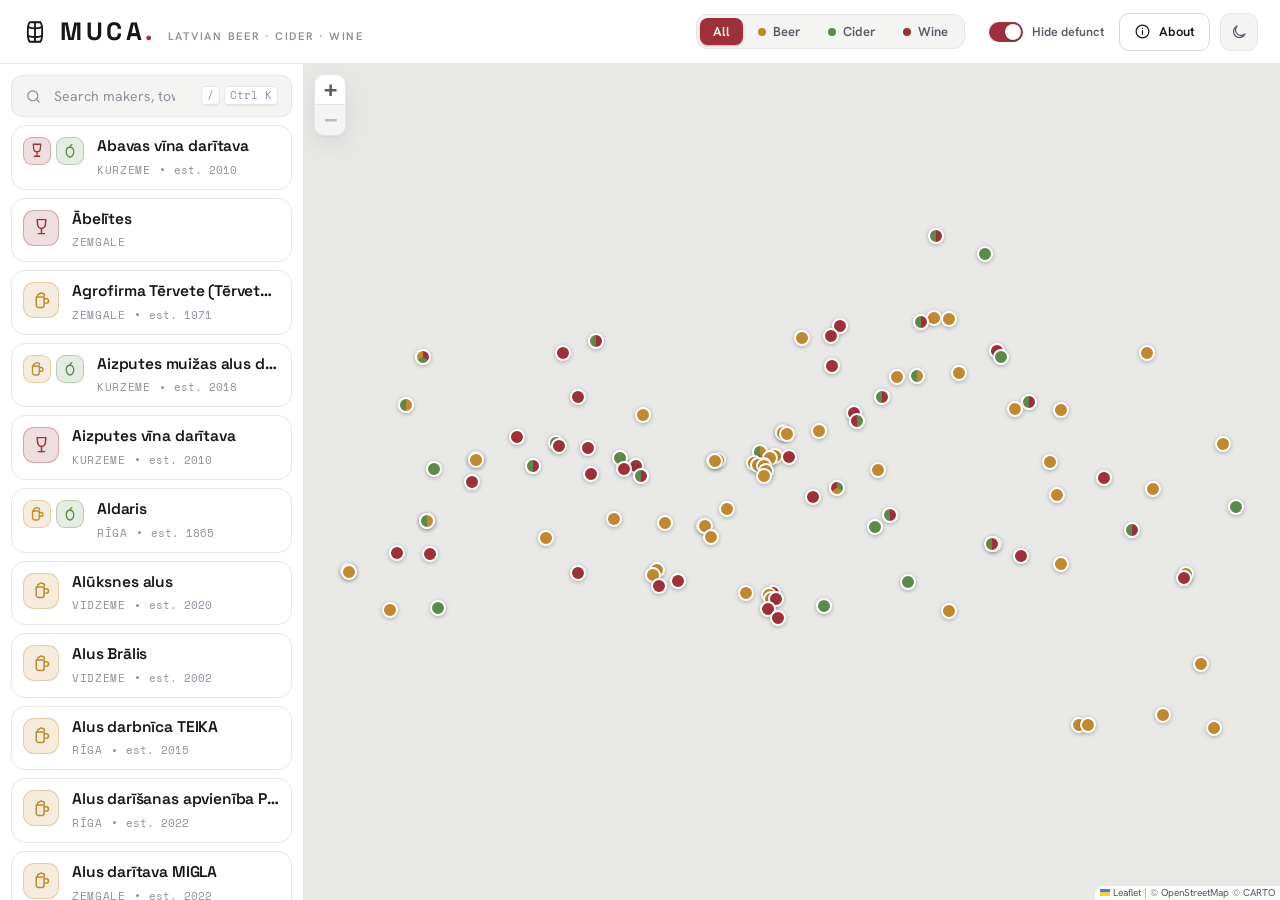
==== commit 45b889a3: "fix: tālava" ====
--- a/public/index.html
+++ b/public/index.html
@@ -28,7 +28,7 @@
   <link rel="apple-touch-icon" href="apple-touch-icon.png" />
 
   <!-- seo:jsonld:start -->
-  <script type="application/ld+json">{"@context":"https://schema.org","@graph":[{"@type":"WebSite","@id":"https://muca.didnt.work/#website","url":"https://muca.didnt.work/","name":"MUCA - Latvian Breweries Map","description":"An interactive map of Latvian beer breweries, cideries and wineries - addresses, status and details for makers across Latvia.","inLanguage":"en"},{"@type":"ItemList","name":"Latvian breweries, cideries and wineries","numberOfItems":111,"itemListElement":[{"@type":"ListItem","position":1,"item":{"@type":["Brewery","FoodEstablishment"],"name":"Aldaris","address":{"@type":"PostalAddress","streetAddress":"Tvaika iela 44, Rīga, LV-1005","addressLocality":"Rīga","addressRegion":"Rīga","addressCountry":"LV"},"geo":{"@type":"GeoCoordinates","latitude":57.0053,"longitude":24.1209},"url":"https://aldaris.lv","foundingDate":"1865","logo":"https://muca.didnt.work/logos/aldaris.png"}},{"@type":"ListItem","position":2,"item":{"@type":"Brewery","name":"Bauskas alus","address":{"@type":"PostalAddress","streetAddress":"Bērzkalnu iela 77, Bauska, Bauskas novads, LV-3901","addressLocality":"Bauska","addressRegion":"Zemgale","addressCountry":"LV"},"geo":{"@type":"GeoCoordinates","latitude":56.3976,"longitude":24.2033},"url":"https://bauskasalus.lv","foundingDate":"1981","logo":"https://muca.didnt.work/logos/bauskas-alus.svg"}},{"@type":"ListItem","position":3,"item":{"@type":["Brewery","FoodEstablishment"],"name":"Cēsu Alus","address":{"@type":"PostalAddress","streetAddress":"Aldaru laukums 1, Cēsis, Cēsu novads, LV-4101","addressLocality":"Cēsis","addressRegion":"Vidzeme","addressCountry":"LV"},"geo":{"@type":"GeoCoordinates","latitude":57.3178,"longitude":25.3049},"url":"https://www.cesualus.lv","foundingDate":"1590","logo":"https://muca.didnt.work/logos/cesu-alus.svg"}},{"@type":"ListItem","position":4,"item":{"@type":"Brewery","name":"Labietis","address":{"@type":"PostalAddress","streetAddress":"Eimuri, Ādažu pagasts, Ādažu novads, LV-2164","addressLocality":"Eimuri","addressRegion":"Vidzeme","addressCountry":"LV"},"geo":{"@type":"GeoCoordinates","latitude":57.085,"longitude":24.291},"url":"https://labietis.lv","foundingDate":"2013","logo":"https://muca.didnt.work/logos/labietis.png"}},{"@type":"ListItem","position":5,"item":{"@type":"Brewery","name":"Nurme alus darītava","address":{"@type":"PostalAddress","streetAddress":"Vagonu iela 21, Rīga, LV-1009","addressLocality":"Rīga","addressRegion":"Rīga","addressCountry":"LV"},"geo":{"@type":"GeoCoordinates","latitude":56.9501,"longitude":24.1506},"url":"https://nurmebeer.com","foundingDate":"2016","logo":"https://muca.didnt.work/logos/nurme.jpg"}},{"@type":"ListItem","position":6,"item":{"@type":"Brewery","name":"Jūrmalas alus","address":{"@type":"PostalAddress","streetAddress":"Jūrmala","addressLocality":"Jūrmala","addressRegion":"Rīga","addressCountry":"LV"},"geo":{"@type":"GeoCoordinates","latitude":56.97,"longitude":23.7725},"url":"http://jurmalasalus.lv","foundingDate":"2019","logo":"https://muca.didnt.work/logos/jurmalas-alus.svg"}},{"@type":"ListItem","position":7,"item":{"@type":["Brewery","FoodEstablishment"],"name":"Užavas alus","address":{"@type":"PostalAddress","streetAddress":"\"Alutiņi\", Užavas pagasts, Ventspils novads, LV-3627","addressLocality":"Užava","addressRegion":"Kurzeme","addressCountry":"LV"},"geo":{"@type":"GeoCoordinates","latitude":57.1981,"longitude":21.442},"url":"https://uzavasalus.eu","foundingDate":"1994","logo":"https://muca.didnt.work/logos/uzavas-alus.png"}},{"@type":"ListItem","position":8,"item":{"@type":"Brewery","name":"Brenguļu alus darītava","address":{"@type":"PostalAddress","streetAddress":"\"Abula\", Brenguļi, Brenguļu pagasts, Valmieras novads, LV-4245","addressLocality":"Brenguļi","addressRegion":"Vidzeme","addressCountry":"LV"},"geo":{"@type":"GeoCoordinates","latitude":57.548485,"longitude":25.547805},"url":"https://www.facebook.com/brengulualus.lv/","foundingDate":"1969","logo":"https://muca.didnt.work/logos/brengulu-alus.jpg"}},{"@type":"ListItem","position":9,"item":{"@type":"Brewery","name":"Malduguns alus darītava","address":{"@type":"PostalAddress","streetAddress":"Parka iela 2A, Rauna, Raunas pagasts, Smiltenes novads, LV-4131","addressLocality":"Rauna","addressRegion":"Vidzeme","addressCountry":"LV"},"geo":{"@type":"GeoCoordinates","latitude":57.330019,"longitude":25.618179},"url":"https://www.malduguns.lv","foundingDate":"2013","logo":"https://muca.didnt.work/logos/malduguns.png"}},{"@type":"ListItem","position":10,"item":{"@type":"Brewery","name":"Piebalgas alus","address":{"@type":"PostalAddress","streetAddress":"Gaujas iela 2, Jaunpiebalga, Cēsu novads, LV-4125","addressLocality":"Jaunpiebalga","addressRegion":"Vidzeme","addressCountry":"LV"},"geo":{"@type":"GeoCoordinates","latitude":57.181833,"longitude":26.04485},"url":"https://piebalgasalus.lv","foundingDate":"1989","logo":"https://muca.didnt.work/logos/piebalgas-alus.svg"}},{"@type":"ListItem","position":11,"item":{"@type":"Brewery","name":"Valmiermuižas alus","address":{"@type":"PostalAddress","streetAddress":"Dzirnavu iela 2, Valmiermuiža, Valmieras pagasts, Valmieras novads, LV-4219","addressLocality":"Valmiermuiža","addressRegion":"Vidzeme","addressCountry":"LV"},"geo":{"@type":"GeoCoordinates","latitude":57.555858,"longitude":25.431196},"url":"https://valmiermuiza.lv","foundingDate":"1764","logo":"https://muca.didnt.work/logos/valmiermuiza.png"}},{"@type":"ListItem","position":12,"item":{"@type":"Brewery","name":"Cesvaines alus darītava","address":{"@type":"PostalAddress","streetAddress":"Rūpnīcas iela 1, Cesvaine, Madonas novads, LV-4871","addressLocality":"Cesvaine","addressRegion":"Vidzeme","addressCountry":"LV"},"geo":{"@type":"GeoCoordinates","latitude":56.966838,"longitude":26.309494},"url":"https://www.cesvainesalus.lv","foundingDate":"2016","logo":"https://muca.didnt.work/logos/cesvaines-alus.png"}},{"@type":"ListItem","position":13,"item":{"@type":"Brewery","name":"Madonas alus","address":{"@type":"PostalAddress","streetAddress":"\"Bodnieki\", Praulienas pagasts, Madonas novads, LV-4825","addressLocality":"Bodnieki","addressRegion":"Vidzeme","addressCountry":"LV"},"geo":{"@type":"GeoCoordinates","latitude":56.82722,"longitude":26.363285},"url":"https://madonasalus.com","foundingDate":"1916","logo":"https://muca.didnt.work/logos/madonas-alus.jpg"}},{"@type":"ListItem","position":14,"item":{"@type":"Brewery","name":"Tālavas ķēniņa alus","address":{"@type":"PostalAddress","streetAddress":"\"Kāmieši\", Lizuma pagasts, Gulbenes novads, LV-4425","addressLocality":"Lizums","addressRegion":"Vidzeme","addressCountry":"LV"},"geo":{"@type":"GeoCoordinates","latitude":57.1775,"longitude":26.391389},"url":"https://talavas.lv","foundingDate":"2014","logo":"https://muca.didnt.work/logos/talavas-kenina.png"}},{"@type":"ListItem","position":15,"item":{"@type":"Brewery","name":"IndieJānis","address":{"@type":"PostalAddress","streetAddress":"\"Kalti\", Upespils, Suntažu pagasts, Ogres novads, LV-5060","addressLocality":"Upespils","addressRegion":"Vidzeme","addressCountry":"LV"},"geo":{"@type":"GeoCoordinates","latitude":56.932233,"longitude":25.011985},"url":"https://indiejanis.lv/","foundingDate":"2017","logo":"https://muca.didnt.work/logos/indiejanis.png"}},{"@type":"ListItem","position":16,"item":{"@type":"Brewery","name":"Agrofirma Tērvete (Tērvetes alus)","address":{"@type":"PostalAddress","streetAddress":"\"Tišas\", Kroņauce, Tērvetes pagasts, Dobeles novads, LV-3730","addressLocality":"Kroņauce","addressRegion":"Zemgale","addressCountry":"LV"},"geo":{"@type":"GeoCoordinates","latitude":56.516731,"longitude":23.334656},"url":"https://tervetesal.lv/","foundingDate":"1971","logo":"https://muca.didnt.work/logos/tervetes-alus.jpg"}},{"@type":"ListItem","position":17,"item":{"@type":"Brewery","name":"Hopalaa","address":{"@type":"PostalAddress","streetAddress":"Industriālais parks, Vītoliņi, Valgundes pagasts, Jelgavas novads, LV-3017","addressLocality":"Vītoliņi","addressRegion":"Zemgale","addressCountry":"LV"},"geo":{"@type":"GeoCoordinates","latitude":56.7015184,"longitude":23.6971079},"url":"https://www.hopalaa.com","foundingDate":"2018","logo":"https://muca.didnt.work/logos/hopalaa.png"}},{"@type":"ListItem","position":18,"item":{"@type":"Brewery","name":"Hypnos Brewery","address":{"@type":"PostalAddress","streetAddress":"Industriālais parks, Vītoliņi, Valgundes pagasts, Jelgavas novads, LV-3017","addressLocality":"Vītoliņi","addressRegion":"Zemgale","addressCountry":"LV"},"geo":{"@type":"GeoCoordinates","latitude":56.7019,"longitude":23.6983},"url":"https://www.facebook.com/HypnosBrewery/","foundingDate":"2018","logo":"https://muca.didnt.work/logos/hypnos-brewery.jpg"}},{"@type":"ListItem","position":19,"item":{"@type":"Brewery","name":"Rēzeknis Bryuvers","address":{"@type":"PostalAddress","streetAddress":"Atbrīvošanas aleja 162b, Rēzekne, LV-4604","addressLocality":"Rēzekne","addressRegion":"Latgale","addressCountry":"LV"},"geo":{"@type":"GeoCoordinates","latitude":56.5006,"longitude":27.3402},"url":"https://rezeknesbruveris.lv","foundingDate":"2004","logo":"https://muca.didnt.work/logos/rezeknis-bryuvers.png"}},{"@type":"ListItem","position":20,"item":{"@type":"Brewery","name":"VIEDI alus darītava","address":{"@type":"PostalAddress","streetAddress":"Cukura iela 21, Jelgava, LV-3002","addressLocality":"Jelgava","addressRegion":"Zemgale","addressCountry":"LV"},"geo":{"@type":"GeoCoordinates","latitude":56.653225,"longitude":23.747116},"url":"https://www.viedalus.lv","foundingDate":"2015","logo":"https://muca.didnt.work/logos/viedi.jpg"}},{"@type":"ListItem","position":21,"item":{"@type":"Brewery","name":"Zoltners alus darītava","address":{"@type":"PostalAddress","streetAddress":"\"Zoltners\", Kroņauce, Tērvetes pagasts, Dobeles novads, LV-3730","addressLocality":"Kroņauce","addressRegion":"Zemgale","addressCountry":"LV"},"geo":{"@type":"GeoCoordinates","latitude":56.497601,"longitude":23.306069},"url":"https://zoltners.lv/lv/alus-daritava/","foundingDate":"2015","logo":"https://muca.didnt.work/logos/zoltners.png"}},{"@type":"ListItem","position":22,"item":{"@type":"Brewery","name":"Lodiņa alus darītava","address":{"@type":"PostalAddress","streetAddress":"Rīgas iela 39, Bauska, LV-3901","addressLocality":"Bauska","addressRegion":"Zemgale","addressCountry":"LV"},"geo":{"@type":"GeoCoordinates","latitude":56.411407,"longitude":24.187645},"url":"https://lodinaalus.lv","foundingDate":"1873","logo":"https://muca.didnt.work/logos/lodina.webp"}},{"@type":"ListItem","position":23,"item":{"@type":"Brewery","name":"Kolnasāta","address":{"@type":"PostalAddress","streetAddress":"Stacijas iela 4, Bērzpils, Bērzpils pagasts, Balvu novads, LV-4576","addressLocality":"Bērzpils","addressRegion":"Latgale","addressCountry":"LV"},"geo":{"@type":"GeoCoordinates","latitude":56.8546,"longitude":27.0856},"url":"https://www.facebook.com/p/M%C4%81jas-Alus-Kolnas%C4%81ta-100030708294855/","logo":"https://muca.didnt.work/logos/kolnasata.jpg"}},{"@type":"ListItem","position":24,"item":{"@type":["Winery","FoodEstablishment"],"name":"Abavas vīna darītava","address":{"@type":"PostalAddress","streetAddress":"\"Kalējkrāmi\", Slampes pagasts, Tukuma novads, LV-3133","addressLocality":"Slampe","addressRegion":"Kurzeme","addressCountry":"LV"},"geo":{"@type":"GeoCoordinates","latitude":56.9088,"longitude":23.216},"url":"https://www.abavas.lv","foundingDate":"2010","logo":"https://muca.didnt.work/logos/abavas.png"}},{"@type":"ListItem","position":25,"item":{"@type":"FoodEstablishment","name":"Sabiles Sidrs","address":{"@type":"PostalAddress","streetAddress":"Rīgas iela 22, Sabile, Talsu novads, LV-3294","addressLocality":"Sabile","addressRegion":"Kurzeme","addressCountry":"LV"},"geo":{"@type":"GeoCoordinates","latitude":57.0433,"longitude":22.5762},"url":"https://www.sabilessidrs.lv","foundingDate":"2009","logo":"https://muca.didnt.work/logos/sabiles-sidrs.jpg"}},{"@type":"ListItem","position":26,"item":{"@type":"FoodEstablishment","name":"Tālavas Sidrs","address":{"@type":"PostalAddress","streetAddress":"Brīvības iela 22, Gulbene, LV-4401","addressLocality":"Gulbene","addressRegion":"Vidzeme","addressCountry":"LV"},"geo":{"@type":"GeoCoordinates","latitude":57.1742,"longitude":26.754},"url":"https://www.talava.lv","foundingDate":"2013","logo":"https://muca.didnt.work/logos/talavas-sidrs.webp"}},{"@type":"ListItem","position":27,"item":{"@type":"FoodEstablishment","name":"Jaunmoku Dārzi","address":{"@type":"PostalAddress","streetAddress":"Jaunmokas, Tumes pagasts, Tukuma novads, LV-3139","addressLocality":"Jaunmokas","addressRegion":"Kurzeme","addressCountry":"LV"},"geo":{"@type":"GeoCoordinates","latitude":56.9818,"longitude":23.0556},"url":"https://www.facebook.com/jaunmokudarzi/","logo":"https://muca.didnt.work/logos/jaunmoku-darzi.jpg"}},{"@type":"ListItem","position":28,"item":{"@type":"FoodEstablishment","name":"Mr. Plūme sidra darītava","address":{"@type":"PostalAddress","streetAddress":"\"Zīles\", Jumpravas pagasts, Ogres novads, LV-5022","addressLocality":"Jumprava","addressRegion":"Vidzeme","addressCountry":"LV"},"geo":{"@type":"GeoCoordinates","latitude":56.6953,"longitude":24.987},"url":"https://www.mrplume.lv","foundingDate":"2010","logo":"https://muca.didnt.work/logos/mr-plume.png"}},{"@type":"ListItem","position":29,"item":{"@type":"FoodEstablishment","name":"Sidra darītava Abuls","address":{"@type":"PostalAddress","streetAddress":"\"Vecsprenīši\", Launkalnes pagasts, Smiltenes novads, LV-4729","addressLocality":"Launkalne","addressRegion":"Vidzeme","addressCountry":"LV"},"geo":{"@type":"GeoCoordinates","latitude":57.3958,"longitude":25.9399},"url":"https://www.abuls.lv","foundingDate":"2000","logo":"https://muca.didnt.work/logos/abuls.jpg"}},{"@type":"ListItem","position":30,"item":{"@type":"FoodEstablishment","name":"Ezera Sidrs","address":{"@type":"PostalAddress","streetAddress":"Gudenieku pagasts, Kuldīgas novads","addressLocality":"Gudenieki","addressRegion":"Kurzeme","addressCountry":"LV"},"geo":{"@type":"GeoCoordinates","latitude":56.936,"longitude":21.649},"url":"http://www.ezerasidrs.lv","foundingDate":"2018","logo":"https://muca.didnt.work/logos/ezera-sidrs.jpg"}},{"@type":"ListItem","position":31,"item":{"@type":"FoodEstablishment","name":"Mūrbūdu sidra darītava","address":{"@type":"PostalAddress","streetAddress":"\"Klētnieki\", Ērģemes pagasts, Valkas novads, LV-4711","addressLocality":"Ērģeme","addressRegion":"Vidzeme","addressCountry":"LV"},"geo":{"@type":"GeoCoordinates","latitude":57.8135,"longitude":25.8172},"url":"https://www.nenormalssidrs.lv","foundingDate":"2015","logo":"https://muca.didnt.work/logos/murbudu.jpg"}},{"@type":"ListItem","position":32,"item":{"@type":"FoodEstablishment","name":"Malnavas muiža (Malnovys Uobuļu Sidrs)","address":{"@type":"PostalAddress","streetAddress":"Kļavu iela 11, Malnava, Malnavas pagasts, Ludzas novads, LV-5750","addressLocality":"Malnava","addressRegion":"Latgale","addressCountry":"LV"},"geo":{"@type":"GeoCoordinates","latitude":56.7781,"longitude":27.718},"url":"https://www.latgalessmakovka.lv","foundingDate":"2016","logo":"https://muca.didnt.work/logos/malnavas-muiza.png"}},{"@type":"ListItem","position":33,"item":{"@type":["FoodEstablishment","Brewery","Winery"],"name":"Turkalnes muižas alus un sidra darītava","address":{"@type":"PostalAddress","streetAddress":"\"Turkalne\", Tīnūžu pagasts, Ogres novads, LV-5015","addressLocality":"Turkalne","addressRegion":"Vidzeme","addressCountry":"LV"},"geo":{"@type":"GeoCoordinates","latitude":56.8589,"longitude":24.6964},"url":"https://www.turkalnesmuiza.lv","foundingDate":"2018","logo":"https://muca.didnt.work/logos/turkalnes-muiza.png"}},{"@type":"ListItem","position":34,"item":{"@type":"FoodEstablishment","name":"Herbsts","address":{"@type":"PostalAddress","streetAddress":"Miera iela 3, Gramzda, Gramzdas pagasts, Dienvidkurzemes novads, LV-3486","addressLocality":"Gramzda","addressRegion":"Kurzeme","addressCountry":"LV"},"geo":{"@type":"GeoCoordinates","latitude":56.3595,"longitude":21.6787},"url":"https://herbsts.lv","logo":"https://muca.didnt.work/logos/herbsts.svg"}},{"@type":"ListItem","position":35,"item":{"@type":["FoodEstablishment","Winery"],"name":"Zilver dzērienu darītava","address":{"@type":"PostalAddress","streetAddress":"\"Pīlādži\", Kalnabeites, Siguldas pagasts, Siguldas novads, LV-2150","addressLocality":"Sigulda","addressRegion":"Vidzeme","addressCountry":"LV"},"geo":{"@type":"GeoCoordinates","latitude":57.1328,"longitude":24.8519},"url":"https://zilver.lv","foundingDate":"2009","logo":"https://muca.didnt.work/logos/zilver.png"}},{"@type":"ListItem","position":36,"item":{"@type":["Winery","FoodEstablishment"],"name":"Līgatnes vīna darītava","address":{"@type":"PostalAddress","streetAddress":"Spriņģu iela 3, Līgatne, Cēsu novads, LV-4108","addressLocality":"Līgatne","addressRegion":"Vidzeme","addressCountry":"LV"},"geo":{"@type":"GeoCoordinates","latitude":57.2329604,"longitude":25.0420737},"url":"https://ligatnesvinadaritava.lv","foundingDate":"2010","logo":"https://muca.didnt.work/logos/ligatnes-vina-daritava.png"}},{"@type":"ListItem","position":37,"item":{"@type":["Winery","FoodEstablishment"],"name":"Kabiles muižas vīna darītava","address":{"@type":"PostalAddress","streetAddress":"Kabiles pils, Kabiles pagasts, Kuldīgas novads, LV-3314","addressLocality":"Kabile","addressRegion":"Kurzeme","addressCountry":"LV"},"geo":{"@type":"GeoCoordinates","latitude":56.94973,"longitude":22.40041},"url":"https://kabilewinery.lv","foundingDate":"2016","logo":"https://muca.didnt.work/logos/kabiles-muiza.png"}},{"@type":"ListItem","position":38,"item":{"@type":["Winery","FoodEstablishment"],"name":"Vīna darītava Lauskis","address":{"@type":"PostalAddress","streetAddress":"Krapes muiža, Lēdmanes pagasts, Ogres novads, LV-5011","addressLocality":"Krape","addressRegion":"Vidzeme","addressCountry":"LV"},"geo":{"@type":"GeoCoordinates","latitude":56.74671,"longitude":25.099518},"url":"https://lauskissidrs.lv","foundingDate":"2019","logo":"https://muca.didnt.work/logos/lauskis.png"}},{"@type":"ListItem","position":39,"item":{"@type":["Winery","FoodEstablishment"],"name":"Naukšēnu vīna darītava","address":{"@type":"PostalAddress","streetAddress":"\"Saulesvārti\", Naukšēnu pagasts, Valmieras novads, LV-4244","addressLocality":"Naukšēni","addressRegion":"Vidzeme","addressCountry":"LV"},"geo":{"@type":"GeoCoordinates","latitude":57.884778,"longitude":25.447889},"url":"https://www.nauksenuvini.lv","foundingDate":"2012","logo":"https://muca.didnt.work/logos/nauksenu.png"}},{"@type":"ListItem","position":40,"item":{"@type":"Winery","name":"Aizputes vīna darītava","address":{"@type":"PostalAddress","streetAddress":"Skolas iela 1, Aizpute, Dienvidkurzemes novads, LV-3456","addressLocality":"Aizpute","addressRegion":"Kurzeme","addressCountry":"LV"},"geo":{"@type":"GeoCoordinates","latitude":56.7225786,"longitude":21.5983648},"url":"https://aizputesvins.lv","foundingDate":"2010","logo":"https://muca.didnt.work/logos/aizputes-vina-daritava.png"}},{"@type":"ListItem","position":41,"item":{"@type":"Winery","name":"Cremon vīna darītava","address":{"@type":"PostalAddress","streetAddress":"Krimuldas muiža, Mednieku iela 3, Sigulda, Siguldas novads, LV-2150","addressLocality":"Sigulda","addressRegion":"Vidzeme","addressCountry":"LV"},"geo":{"@type":"GeoCoordinates","latitude":57.1679101,"longitude":24.8293547},"url":"https://krimuldasmuiza.lv","logo":"https://muca.didnt.work/logos/cremon.jpg"}},{"@type":"ListItem","position":42,"item":{"@type":"Winery","name":"Durbes Veltes","address":{"@type":"PostalAddress","streetAddress":"Aizputes iela 2, Durbe, Dienvidkurzemes novads","addressLocality":"Durbe","addressRegion":"Kurzeme","addressCountry":"LV"},"geo":{"@type":"GeoCoordinates","latitude":56.5891518,"longitude":21.3703511},"url":"https://durbesveltes.lv","foundingDate":"2010","logo":"https://muca.didnt.work/logos/durbes-veltes.jpg"}},{"@type":"ListItem","position":43,"item":{"@type":"Winery","name":"Kužums Winery","address":{"@type":"PostalAddress","streetAddress":"Robežu iela 5, Mūsa, Ceraukstes pagasts, Bauskas novads, LV-3901","addressLocality":"Mūsa","addressRegion":"Zemgale","addressCountry":"LV"},"geo":{"@type":"GeoCoordinates","latitude":56.3964051,"longitude":24.2361139},"url":"https://vinaoga.lv","logo":"https://muca.didnt.work/logos/kuzums.jpg"}},{"@type":"ListItem","position":44,"item":{"@type":"Winery","name":"Tērvetes vīni","address":{"@type":"PostalAddress","streetAddress":"\"Krāces\", Zelmeņi, Tērvetes pagasts, Dobeles novads, LV-3730","addressLocality":"Tērvete","addressRegion":"Zemgale","addressCountry":"LV"},"geo":{"@type":"GeoCoordinates","latitude":56.4487919,"longitude":23.3549435},"url":"https://tervetesvini.lv","foundingDate":"2009","logo":"https://muca.didnt.work/logos/tervetes-vini.png"}},{"@type":"ListItem","position":45,"item":{"@type":"Brewery","name":"Konkordijas alus darītava","address":{"@type":"PostalAddress","streetAddress":"Slokas 61b, Jurmala, Latvia, LV-2015","addressLocality":"Jūrmala","addressRegion":"Rīga","addressCountry":"LV"},"geo":{"@type":"GeoCoordinates","latitude":56.9695473,"longitude":23.775906},"url":"https://www.facebook.com/konkordijas/","foundingDate":"2017","logo":"https://muca.didnt.work/logos/konkordijas-alus.jpg"}},{"@type":"ListItem","position":46,"item":{"@type":"Brewery","name":"Ārpus Brewing Co.","address":{"@type":"PostalAddress","streetAddress":"\"Jauntrenči\", Eimuri, Ādažu pagasts, Ādažu novads, LV-2164","addressLocality":"Eimuri","addressRegion":"Vidzeme","addressCountry":"LV"},"geo":{"@type":"GeoCoordinates","latitude":57.08778,"longitude":24.2875},"url":"https://arpusbrewing.co","foundingDate":"2017","logo":"https://muca.didnt.work/logos/arpus.png"}},{"@type":"ListItem","position":47,"item":{"@type":"Brewery","name":"Iļģuciema Alus / ILGEZEEM","address":{"@type":"PostalAddress","streetAddress":"Daugavgrīvas iela 82, Rīga, LV-1007","addressLocality":"Rīga","addressRegion":"Rīga","addressCountry":"LV"},"geo":{"@type":"GeoCoordinates","latitude":56.95994,"longitude":24.06996},"url":"https://ilgezeem.lv","foundingDate":"1863","logo":"https://muca.didnt.work/logos/ilgezeem.jpg"}},{"@type":"ListItem","position":48,"item":{"@type":"Brewery","name":"Alus Brālis","address":{"@type":"PostalAddress","streetAddress":"\"Ojāri\", Griķi, Inčukalna pagasts, Siguldas novads, LV-2136","addressLocality":"Griķi","addressRegion":"Vidzeme","addressCountry":"LV"},"geo":{"@type":"GeoCoordinates","latitude":57.0909,"longitude":24.56057},"url":"https://bralis.lv","foundingDate":"2002","logo":"https://muca.didnt.work/logos/alus-bralis.svg"}},{"@type":"ListItem","position":49,"item":{"@type":"Brewery","name":"Latgales Alus","address":{"@type":"PostalAddress","streetAddress":"Dzirnavu iela 22, Daugavpils, LV-5401","addressLocality":"Daugavpils","addressRegion":"Latgale","addressCountry":"LV"},"geo":{"@type":"GeoCoordinates","latitude":55.86418,"longitude":26.52606},"url":"https://www.latgalus.com","foundingDate":"1860","logo":"https://muca.didnt.work/logos/latgales-alus.png"}},{"@type":"ListItem","position":50,"item":{"@type":"Brewery","name":"DUNA Brewery","address":{"@type":"PostalAddress","streetAddress":"Kaļķu iela 14, Kuldīga, Kuldīgas novads, LV-3301","addressLocality":"Kuldīga","addressRegion":"Kurzeme","addressCountry":"LV"},"geo":{"@type":"GeoCoordinates","latitude":56.97249,"longitude":21.97045},"url":"https://dunabrewery.com","foundingDate":"2014","logo":"https://muca.didnt.work/logos/duna-brewery.png"}},{"@type":"ListItem","position":51,"item":{"@type":"Brewery","name":"Jaunpils alus","address":{"@type":"PostalAddress","streetAddress":"Šķūnis Baltais Centrā, Jaunpils, Jaunpils pagasts, Tukuma novads, LV-3145","addressLocality":"Jaunpils","addressRegion":"Kurzeme","addressCountry":"LV"},"geo":{"@type":"GeoCoordinates","latitude":56.73002,"longitude":23.01071},"url":"https://www.jaunpilsalus.lv/","foundingDate":"2017","logo":"https://muca.didnt.work/logos/jaunpils-alus.png"}},{"@type":"ListItem","position":52,"item":{"@type":"Brewery","name":"Saldalus","address":{"@type":"PostalAddress","streetAddress":"Striķu iela 65, Saldus, LV-3801","addressLocality":"Saldus","addressRegion":"Kurzeme","addressCountry":"LV"},"geo":{"@type":"GeoCoordinates","latitude":56.65258755421824,"longitude":22.49825109902016},"url":"https://saldalus.lv/","foundingDate":"2012","logo":"https://muca.didnt.work/logos/saldalus.png"}},{"@type":"ListItem","position":53,"item":{"@type":"Brewery","name":"Rose Brewery","address":{"@type":"PostalAddress","streetAddress":"Pirmā iela 38A, Ādaži, Ādažu novads, LV-2164","addressLocality":"Ādaži","addressRegion":"Vidzeme","addressCountry":"LV"},"geo":{"@type":"GeoCoordinates","latitude":57.08052,"longitude":24.32222},"url":"https://adazualus.lv/","foundingDate":"2015","logo":"https://muca.didnt.work/logos/rose-brewery.png"}},{"@type":"ListItem","position":54,"item":{"@type":"Brewery","name":"HAT Brewery","address":{"@type":"PostalAddress","streetAddress":"\"Lāmiņas\", Katlakalns, Ķekavas pagasts, Ķekavas novads, LV-2111","addressLocality":"Katlakalns","addressRegion":"Zemgale","addressCountry":"LV"},"geo":{"@type":"GeoCoordinates","latitude":56.90858,"longitude":24.15093},"url":"https://www.hatbrewery.lv/","foundingDate":"2021","logo":"https://muca.didnt.work/logos/hat-brewery.jpg"}},{"@type":"ListItem","position":55,"item":{"@type":"Brewery","name":"Puta Brewery","address":{"@type":"PostalAddress","streetAddress":"Vecā ostmala 53, Liepāja, LV-3401","addressLocality":"Liepāja","addressRegion":"Kurzeme","addressCountry":"LV"},"geo":{"@type":"GeoCoordinates","latitude":56.51439,"longitude":21.00332},"url":"https://www.facebook.com/putabrewery/","foundingDate":"2019","logo":"https://muca.didnt.work/logos/puta-brewery.jpg"}},{"@type":"ListItem","position":56,"item":{"@type":"Brewery","name":"BURSH","address":{"@type":"PostalAddress","streetAddress":"\"Burši\", Aiviekstes pagasts, Aizkraukles novads, LV-5120","addressLocality":"Burši","addressRegion":"Vidzeme","addressCountry":"LV"},"geo":{"@type":"GeoCoordinates","latitude":56.62616,"longitude":25.88532},"url":"https://www.burshalus.lv/","foundingDate":"2014","logo":"https://muca.didnt.work/logos/bursh.png"}},{"@type":"ListItem","position":57,"item":{"@type":"Brewery","name":"Brūzis Manufaktūra","address":{"@type":"PostalAddress","streetAddress":"Brīvības gatve 401C, Rīga, LV-1024","addressLocality":"Rīga","addressRegion":"Rīga","addressCountry":"LV"},"geo":{"@type":"GeoCoordinates","latitude":56.98982,"longitude":24.23051},"url":"https://bruzismanufaktura.lv/","foundingDate":"2022","logo":"https://muca.didnt.work/logos/bruzis-manufaktura.jpg"}},{"@type":"ListItem","position":58,"item":{"@type":"Brewery","name":"Alus Rūme Trofeja","address":{"@type":"PostalAddress","streetAddress":"Avotu iela 74a, Rīga, LV-1009","addressLocality":"Rīga","addressRegion":"Rīga","addressCountry":"LV"},"geo":{"@type":"GeoCoordinates","latitude":56.95312,"longitude":24.1453},"url":"https://trofeja.lv/","foundingDate":"2020","logo":"https://muca.didnt.work/logos/alus-rume-trofeja.png"}},{"@type":"ListItem","position":59,"item":{"@type":"Brewery","name":"Alus darbnīca TEIKA","address":{"@type":"PostalAddress","streetAddress":"Brīvības gatve 348, Rīga, LV-1006","addressLocality":"Rīga","addressRegion":"Rīga","addressCountry":"LV"},"geo":{"@type":"GeoCoordinates","latitude":56.98145,"longitude":24.19437},"url":"https://www.alusteika.lv/","foundingDate":"2015","logo":"https://muca.didnt.work/logos/alus-darbnica-teika.jpg"}},{"@type":"ListItem","position":60,"item":{"@type":"Brewery","name":"Stargorod Rīga","address":{"@type":"PostalAddress","streetAddress":"Republikas laukums 1, Rīga, LV-1010","addressLocality":"Rīga","addressRegion":"Rīga","addressCountry":"LV"},"geo":{"@type":"GeoCoordinates","latitude":56.95324,"longitude":24.09923},"url":"https://stargorod.lv/en/","foundingDate":"2005","logo":"https://muca.didnt.work/logos/stargorod-riga.jpg"}},{"@type":"ListItem","position":61,"item":{"@type":"Brewery","name":"Vecais Taizel's","address":{"@type":"PostalAddress","streetAddress":"Pasta iela 1, Liepāja, LV-3401","addressLocality":"Liepāja","addressRegion":"Kurzeme","addressCountry":"LV"},"geo":{"@type":"GeoCoordinates","latitude":56.51068,"longitude":21.01239},"url":"https://vecaistaizels.lv/"}},{"@type":"ListItem","position":62,"item":{"@type":["Brewery","FoodEstablishment"],"name":"Aizputes muižas alus darītava","address":{"@type":"PostalAddress","streetAddress":"Liepājas iela 8A, Aizpute, Dienvidkurzemes novads, LV-3456","addressLocality":"Aizpute","addressRegion":"Kurzeme","addressCountry":"LV"},"geo":{"@type":"GeoCoordinates","latitude":56.72158,"longitude":21.60063},"url":"https://aizputesalus.com","foundingDate":"2018","logo":"https://muca.didnt.work/logos/aizputes-muizas-alus.png"}},{"@type":"ListItem","position":63,"item":{"@type":"Brewery","name":"Fišera alus darītava","address":{"@type":"PostalAddress","streetAddress":"Brīvības iela 33, Viesīte, Jēkabpils novads, LV-5237","addressLocality":"Viesīte","addressRegion":"Zemgale","addressCountry":"LV"},"geo":{"@type":"GeoCoordinates","latitude":56.34489,"longitude":25.54688},"url":"https://fiseraalus.lv","foundingDate":"2025","logo":"https://muca.didnt.work/logos/fisera-alus.png"}},{"@type":"ListItem","position":64,"item":{"@type":"Brewery","name":"Raiskuma labumu darītava","address":{"@type":"PostalAddress","streetAddress":"Ozolu 3, Raiskums, Raiskuma pagasts, Cēsu novads, LV-4146","addressLocality":"Raiskums","addressRegion":"Vidzeme","addressCountry":"LV"},"geo":{"@type":"GeoCoordinates","latitude":57.31252,"longitude":25.15393},"url":"https://www.raiskumietis.lv","foundingDate":"2013","logo":"https://muca.didnt.work/logos/raiskuma-labumu-daritava.png"}},{"@type":"ListItem","position":65,"item":{"@type":["Winery","FoodEstablishment","Brewery"],"name":"Windau Wines","address":{"@type":"PostalAddress","streetAddress":"Tirgus iela 8, Ventspils, LV-3601","addressLocality":"Ventspils","addressRegion":"Kurzeme","addressCountry":"LV"},"geo":{"@type":"GeoCoordinates","latitude":57.3968,"longitude":21.56762},"url":"https://windauwines.lv","foundingDate":"2016","logo":"https://muca.didnt.work/logos/windau-wines.webp"}},{"@type":"ListItem","position":66,"item":{"@type":"Winery","name":"Vini Curlandia","address":{"@type":"PostalAddress","streetAddress":"\"Ogulāji\", Rendas pagasts, Kuldīgas novads, LV-3319","addressLocality":"Renda","addressRegion":"Kurzeme","addressCountry":"LV"},"geo":{"@type":"GeoCoordinates","latitude":57.067,"longitude":22.283},"url":"https://vinicurlandia.com","logo":"https://muca.didnt.work/logos/vini-curlandia.jpg"}},{"@type":"ListItem","position":67,"item":{"@type":"FoodEstablishment","name":"Pienjāņi","address":{"@type":"PostalAddress","streetAddress":"\"Pienjāņi\", Skaistkalnes pagasts, Bauskas novads, LV-3924","addressLocality":"Skaistkalne","addressRegion":"Zemgale","addressCountry":"LV"},"geo":{"@type":"GeoCoordinates","latitude":56.3654,"longitude":24.6027},"url":"https://www.jepis.lv","foundingDate":"2009"}},{"@type":"ListItem","position":68,"item":{"@type":"Winery","name":"Kaimiņmuiža","address":{"@type":"PostalAddress","streetAddress":"\"Kaimiņi\", Kandavas pagasts, Tukuma novads, LV-3120","addressLocality":"Kandava","addressRegion":"Kurzeme","addressCountry":"LV"},"geo":{"@type":"GeoCoordinates","latitude":57.02273,"longitude":22.81854},"url":"https://kaiminmuiza.lv","foundingDate":"2017","logo":"https://muca.didnt.work/logos/kaiminmuiza.jpg"}},{"@type":"ListItem","position":69,"item":{"@type":"Winery","name":"Lubānas vīnotava","address":{"@type":"PostalAddress","streetAddress":"Parka iela 6, Lubāna, Madonas novads, LV-4830","addressLocality":"Lubāna","addressRegion":"Vidzeme","addressCountry":"LV"},"geo":{"@type":"GeoCoordinates","latitude":56.9,"longitude":26.717},"url":"https://www.vinotava.lv","foundingDate":"2015","logo":"https://muca.didnt.work/logos/lubanas-vinotava.jpg"}},{"@type":"ListItem","position":70,"item":{"@type":"Winery","name":"Kugrēnu vīna darītava","address":{"@type":"PostalAddress","streetAddress":"Liepu iela 16, Uzvara, Gailīšu pagasts, Bauskas novads, LV-3931","addressLocality":"Uzvara","addressRegion":"Zemgale","addressCountry":"LV"},"geo":{"@type":"GeoCoordinates","latitude":56.31833,"longitude":24.25611},"url":"https://www.kugrenuvini.lv","logo":"https://muca.didnt.work/logos/kugrenu-vina-daritava.jpg"}},{"@type":"ListItem","position":71,"item":{"@type":"Winery","name":"Smilškalnu Vīns (ZS Smilškalni)","address":{"@type":"PostalAddress","streetAddress":"Tehnikas iela 12, Kuldīga, Kuldīgas novads, LV-3301","addressLocality":"Kuldīga","addressRegion":"Kurzeme","addressCountry":"LV"},"geo":{"@type":"GeoCoordinates","latitude":56.97919,"longitude":21.96656},"url":"https://www.smilskalni.lv/","foundingDate":"2011","logo":"https://muca.didnt.work/logos/smilskalni.png"}},{"@type":"ListItem","position":72,"item":{"@type":"Winery","name":"Mazburkas (SIA)","address":{"@type":"PostalAddress","streetAddress":"\"Mazburkas\", Smārdes pagasts, Tukuma novads, LV-3129","addressLocality":"Smārde","addressRegion":"Kurzeme","addressCountry":"LV"},"geo":{"@type":"GeoCoordinates","latitude":56.94806,"longitude":23.17695},"url":"https://www.mazburkas.lv/"}},{"@type":"ListItem","position":73,"item":{"@type":"Winery","name":"Mazsālijas","address":{"@type":"PostalAddress","streetAddress":"\"Mazsālijas\", Snēpeles pagasts, Kuldīgas novads, LV-3328","addressLocality":"Snēpele","addressRegion":"Kurzeme","addressCountry":"LV"},"geo":{"@type":"GeoCoordinates","latitude":56.88216,"longitude":21.93733},"url":"https://mazsalijas.com/","logo":"https://muca.didnt.work/logos/mazsalijas.png"}},{"@type":"ListItem","position":74,"item":{"@type":"Winery","name":"Tēviņkalna vīna darītava","address":{"@type":"PostalAddress","streetAddress":"\"Tēviņi\", Zemītes pagasts, Tukuma novads, LV-3135","addressLocality":"Zemīte","addressRegion":"Kurzeme","addressCountry":"LV"},"geo":{"@type":"GeoCoordinates","latitude":56.91761,"longitude":22.83552},"url":"https://tevinumajasvins.lv/","foundingDate":"2014","logo":"https://muca.didnt.work/logos/tevinkalna.png"}},{"@type":"ListItem","position":75,"item":{"@type":"Winery","name":"Spilves vīna darītava","address":{"@type":"PostalAddress","streetAddress":"\"Spilves\", Variešu pagasts, Jēkabpils novads, LV-5236","addressLocality":"Vārieši","addressRegion":"Zemgale","addressCountry":"LV"},"geo":{"@type":"GeoCoordinates","latitude":56.57618,"longitude":26.09421},"url":"https://www.spilves.lv/","logo":"https://muca.didnt.work/logos/spilves.svg"}},{"@type":"ListItem","position":76,"item":{"@type":"Winery","name":"Ziemeļu vīns (SIA)","address":{"@type":"PostalAddress","streetAddress":"Jaunā iela 15, Smiltene, Smiltenes novads, LV-4729","addressLocality":"Smiltene","addressRegion":"Vidzeme","addressCountry":"LV"},"geo":{"@type":"GeoCoordinates","latitude":57.4214,"longitude":25.9063},"url":"https://www.facebook.com/ZiemeluVins/","foundingDate":"2013"}},{"@type":"ListItem","position":77,"item":{"@type":"Winery","name":"Vējkalnietis","address":{"@type":"PostalAddress","streetAddress":"\"Mierkalni\", Lauciene, Laucienes pagasts, Talsu novads, LV-3285","addressLocality":"Lauciene","addressRegion":"Kurzeme","addressCountry":"LV"},"geo":{"@type":"GeoCoordinates","latitude":57.23059,"longitude":22.73935},"url":"https://www.vejkalnietis.lv/","foundingDate":"2010","logo":"https://muca.didnt.work/logos/vejkalnietis.png"}},{"@type":"ListItem","position":78,"item":{"@type":"Winery","name":"MAA.studija","address":{"@type":"PostalAddress","streetAddress":"\"Mednieki\", Kalvenes pagasts, Dienvidkurzemes novads, LV-3442","addressLocality":"Kalvene","addressRegion":"Kurzeme","addressCountry":"LV"},"geo":{"@type":"GeoCoordinates","latitude":56.5844,"longitude":21.6208},"url":"https://maastudija.lv/","logo":"https://muca.didnt.work/logos/maa-studija.png"}},{"@type":"ListItem","position":79,"item":{"@type":"Winery","name":"Rožleju vīna darītava","address":{"@type":"PostalAddress","streetAddress":"Rožlejas 71, Pleikšņi, Ozolaines pagasts, Rēzeknes novads, LV-4601","addressLocality":"Pleikšņi","addressRegion":"Latgale","addressCountry":"LV"},"geo":{"@type":"GeoCoordinates","latitude":56.48315,"longitude":27.32215},"url":"https://www.facebook.com/p/rozlejuvinadaritava-100093271573427/"}},{"@type":"ListItem","position":80,"item":{"@type":["Winery","FoodEstablishment"],"name":"Dzimtas vīns","address":{"@type":"PostalAddress","streetAddress":"\"Dzimta\", Nagļi, Nagļu pagasts, Rēzeknes novads, LV-4631","addressLocality":"Nagļi","addressRegion":"Latgale","addressCountry":"LV"},"geo":{"@type":"GeoCoordinates","latitude":56.68496,"longitude":26.92837},"url":"https://dzimtasvins.lv","foundingDate":"2021"}},{"@type":"ListItem","position":81,"item":{"@type":"Winery","name":"Vīna ceļš","address":{"@type":"PostalAddress","streetAddress":"Vīndaru iela 12, Ikšķile, Ogres novads, LV-5052","addressLocality":"Ikšķile","addressRegion":"Vidzeme","addressCountry":"LV"},"geo":{"@type":"GeoCoordinates","latitude":56.82008,"longitude":24.51735},"url":"https://www.vinacels.lv","logo":"https://muca.didnt.work/logos/vina-cels.png"}},{"@type":"ListItem","position":82,"item":{"@type":["Winery","FoodEstablishment"],"name":"Berga Vīns","address":{"@type":"PostalAddress","streetAddress":"\"Primenes\", Kocēnu pagasts, Valmieras novads, LV-4220","addressLocality":"Kocēni","addressRegion":"Vidzeme","addressCountry":"LV"},"geo":{"@type":"GeoCoordinates","latitude":57.53707,"longitude":25.33621},"url":"https://www.facebook.com/bergavins/","foundingDate":"2018"}},{"@type":"ListItem","position":83,"item":{"@type":["Winery","FoodEstablishment"],"name":"Cīrulīši","address":{"@type":"PostalAddress","streetAddress":"\"Cīrulīši\", Kaltene, Rojas pagasts, Talsu novads, LV-3264","addressLocality":"Kaltene","addressRegion":"Kurzeme","addressCountry":"LV"},"geo":{"@type":"GeoCoordinates","latitude":57.45949,"longitude":22.88057},"url":"https://www.facebook.com/cirulisi/"}},{"@type":"ListItem","position":84,"item":{"@type":"Winery","name":"Jokas","address":{"@type":"PostalAddress","streetAddress":"\"Jokas\", Limbažu pagasts, Limbažu novads, LV-4011","addressLocality":"Limbaži","addressRegion":"Vidzeme","addressCountry":"LV"},"geo":{"@type":"GeoCoordinates","latitude":57.48226,"longitude":24.65403},"foundingDate":"2006"}},{"@type":"ListItem","position":85,"item":{"@type":"Winery","name":"Lemsel","address":{"@type":"PostalAddress","streetAddress":"Vēja iela 18, Limbaži, Limbažu novads, LV-4001","addressLocality":"Limbaži","addressRegion":"Vidzeme","addressCountry":"LV"},"geo":{"@type":"GeoCoordinates","latitude":57.52229,"longitude":24.72454},"foundingDate":"2015"}},{"@type":"ListItem","position":86,"item":{"@type":"Winery","name":"Vidusgrūbas","address":{"@type":"PostalAddress","streetAddress":"\"Vidusgrūbas\", Vidrižu pagasts, Limbažu novads, LV-4013","addressLocality":"Vidriži","addressRegion":"Vidzeme","addressCountry":"LV"},"geo":{"@type":"GeoCoordinates","latitude":57.35957,"longitude":24.65996},"foundingDate":"2018"}},{"@type":"ListItem","position":87,"item":{"@type":"Winery","name":"Dūmiņu vīna darītava","address":{"@type":"PostalAddress","streetAddress":"Zvaigžņu iela 10, Bauska, LV-3901","addressLocality":"Bauska","addressRegion":"Zemgale","addressCountry":"LV"},"geo":{"@type":"GeoCoordinates","latitude":56.42249,"longitude":24.21227},"foundingDate":"2012"}},{"@type":"ListItem","position":88,"item":{"@type":"Winery","name":"Kauča strauts","address":{"@type":"PostalAddress","streetAddress":"\"Visnoļi\", Īslīces pagasts, Bauskas novads, LV-3901","addressLocality":"Bauska","addressRegion":"Zemgale","addressCountry":"LV"},"geo":{"@type":"GeoCoordinates","latitude":56.35394,"longitude":24.17936},"url":"https://www.facebook.com/kauciswinery/","logo":"https://muca.didnt.work/logos/kauca-strauts.jpg"}},{"@type":"ListItem","position":89,"item":{"@type":"Winery","name":"Dobeskalni","address":{"@type":"PostalAddress","streetAddress":"\"Dobeskalni\", Vītiņu pagasts, Dobeles novads, LV-3721","addressLocality":"Vītiņi","addressRegion":"Zemgale","addressCountry":"LV"},"geo":{"@type":"GeoCoordinates","latitude":56.50557,"longitude":22.73914},"url":"https://www.dobeskalni.lv/","logo":"https://muca.didnt.work/logos/dobeskalni.png"}},{"@type":"ListItem","position":90,"item":{"@type":"Winery","name":"Ābelītes","address":{"@type":"PostalAddress","streetAddress":"\"Ābelītes\", Zaļenieku pagasts, Jelgavas novads, LV-3011","addressLocality":"Zaļenieki","addressRegion":"Zemgale","addressCountry":"LV"},"geo":{"@type":"GeoCoordinates","latitude":56.47212,"longitude":23.50087}}},{"@type":"ListItem","position":91,"item":{"@type":"Winery","name":"Drubazas","address":{"@type":"PostalAddress","streetAddress":"\"Drubazas\", Abavas pagasts, Talsu novads, LV-3294","addressLocality":"Sabile","addressRegion":"Kurzeme","addressCountry":"LV"},"geo":{"@type":"GeoCoordinates","latitude":57.03034,"longitude":22.59508},"url":"https://www.facebook.com/drubazasvins","foundingDate":"2011","logo":"https://muca.didnt.work/logos/drubazas.jpg"}},{"@type":"ListItem","position":92,"item":{"@type":["Winery","FoodEstablishment"],"name":"Mājas vīna darītava \"Dzidris\"","address":{"@type":"PostalAddress","streetAddress":"\"Ozoliņi\", Aiviekstes pagasts, Aizkraukles novads, LV-5121","addressLocality":"Aiviekstes","addressRegion":"Vidzeme","addressCountry":"LV"},"geo":{"@type":"GeoCoordinates","latitude":56.62668,"longitude":25.8694},"url":"http://www.dzidris.lv/","foundingDate":"2005"}},{"@type":"ListItem","position":93,"item":{"@type":"Winery","name":"Kaspari","address":{"@type":"PostalAddress","streetAddress":"\"Tumes pasts\", Tume, Tumes pagasts, Tukuma novads, LV-3139","addressLocality":"Tume","addressRegion":"Kurzeme","addressCountry":"LV"},"geo":{"@type":"GeoCoordinates","latitude":56.93743,"longitude":23.08867},"url":"https://www.majasvinikaspari.lv/","foundingDate":"2004","logo":"https://muca.didnt.work/logos/kaspari.png"}},{"@type":"ListItem","position":94,"item":{"@type":["Winery","FoodEstablishment"],"name":"Rankas Vīns","address":{"@type":"PostalAddress","streetAddress":"\"Gaujaslīči\", Rankas pagasts, Gulbenes novads, LV-4416","addressLocality":"Ranka","addressRegion":"Vidzeme","addressCountry":"LV"},"geo":{"@type":"GeoCoordinates","latitude":57.21335,"longitude":26.15347},"url":"https://www.latvijasvini.lv/","logo":"https://muca.didnt.work/logos/rankas-vins.png"}},{"@type":"ListItem","position":95,"item":{"@type":"Winery","name":"Elku","address":{"@type":"PostalAddress","streetAddress":"Centra aleja 20, Lubezere, Ārlavas pag., Talsu novads, LV-3330","addressLocality":"Lubezere","addressRegion":"Kurzeme","addressCountry":"LV"},"geo":{"@type":"GeoCoordinates","latitude":57.41306,"longitude":22.62603},"url":"https://www.pikolo.lv"}},{"@type":"ListItem","position":96,"item":{"@type":"Brewery","name":"Alus darīšanas apvienība Prusaks","address":{"@type":"PostalAddress","streetAddress":"Tirgoņu iela 23, Majori, Jūrmala, LV-2015","addressLocality":"Jūrmala","addressRegion":"Rīga","addressCountry":"LV"},"geo":{"@type":"GeoCoordinates","latitude":56.9723,"longitude":23.8005},"url":"https://www.facebook.com/prusaksalus","foundingDate":"2022","logo":"https://muca.didnt.work/logos/prusaks.jpg"}},{"@type":"ListItem","position":97,"item":{"@type":"Brewery","name":"Mazjūras Brūzis","address":{"@type":"PostalAddress","streetAddress":"Jūras iela 73, Engure, Engures pagasts, Tukuma novads, LV-3113","addressLocality":"Engure","addressRegion":"Kurzeme","addressCountry":"LV"},"geo":{"@type":"GeoCoordinates","latitude":57.15891,"longitude":23.22904},"url":"https://www.facebook.com/mazjurasbruzis","foundingDate":"2023","logo":"https://muca.didnt.work/logos/mazjuras-bruzis.jpg"}},{"@type":"ListItem","position":98,"item":{"@type":"Brewery","name":"Bārtas alus","address":{"@type":"PostalAddress","streetAddress":"\"Apinīši\", Bārta, Bārtas pagasts, Dienvidkurzemes novads, LV-3482","addressLocality":"Bārta","addressRegion":"Kurzeme","addressCountry":"LV"},"geo":{"@type":"GeoCoordinates","latitude":56.35161,"longitude":21.3224},"url":"https://www.facebook.com/BartasAlus/","foundingDate":"2024","logo":"https://muca.didnt.work/logos/bartas-alus.jpg"}},{"@type":"ListItem","position":99,"item":{"@type":"Brewery","name":"LIDO alus darītava","address":{"@type":"PostalAddress","streetAddress":"Krasta iela 76, Rīga, LV-1019","addressLocality":"Rīga","addressRegion":"Rīga","addressCountry":"LV"},"geo":{"@type":"GeoCoordinates","latitude":56.92718,"longitude":24.16025},"url":"https://www.lido.lv","foundingDate":"1999","logo":"https://muca.didnt.work/logos/lido.png"}},{"@type":"ListItem","position":100,"item":{"@type":"Brewery","name":"Alus darītava MIGLA","address":{"@type":"PostalAddress","streetAddress":"\"Annas\", Uzvaras Līdums, Olaines pagasts, Olaines novads, LV-2127","addressLocality":"Uzvaras Līdums","addressRegion":"Zemgale","addressCountry":"LV"},"geo":{"@type":"GeoCoordinates","latitude":56.76939,"longitude":23.8703},"url":"https://alusmigla.lv","foundingDate":"2022","logo":"https://muca.didnt.work/logos/migla.png"}},{"@type":"ListItem","position":101,"item":{"@type":"Brewery","name":"Alūksnes alus","address":{"@type":"PostalAddress","streetAddress":"Tālavas iela 5, Alūksne, LV-4301","addressLocality":"Alūksne","addressRegion":"Vidzeme","addressCountry":"LV"},"geo":{"@type":"GeoCoordinates","latitude":57.41259,"longitude":27.04392},"url":"https://www.facebook.com/aluksnesalus/","foundingDate":"2020","logo":"https://muca.didnt.work/logos/aluksnes-alus.jpg"}},{"@type":"ListItem","position":102,"item":{"@type":"Brewery","name":"Brūzis Murza","address":{"@type":"PostalAddress","streetAddress":"\"Zaļmuiža\", Murāni, Andrupenes pagasts, Krāslavas novads, LV-5687","addressLocality":"Murāni","addressRegion":"Latgale","addressCountry":"LV"},"geo":{"@type":"GeoCoordinates","latitude":56.12311,"longitude":27.45267},"url":"https://www.bruzismurza.lv/","foundingDate":"2021","logo":"https://muca.didnt.work/logos/bruzis-murza.jpg"}},{"@type":"ListItem","position":103,"item":{"@type":"Brewery","name":"Lembužu brūzis","address":{"@type":"PostalAddress","streetAddress":"\"Lemizars\", Lembuži, Liepupes pagasts, Limbažu novads, LV-4023","addressLocality":"Lembuži","addressRegion":"Vidzeme","addressCountry":"LV"},"geo":{"@type":"GeoCoordinates","latitude":57.47297,"longitude":24.4324},"url":"https://lembuzi.lv","foundingDate":"2019","logo":"https://muca.didnt.work/logos/lembuzu-bruzis.png"}},{"@type":"ListItem","position":104,"item":{"@type":"Brewery","name":"ZS Nagliņas","address":{"@type":"PostalAddress","streetAddress":"\"Nagliņas\", Vaicuļeva, Indras pagasts, Krāslavas novads, LV-5664","addressLocality":"Indra","addressRegion":"Latgale","addressCountry":"LV"},"geo":{"@type":"GeoCoordinates","latitude":55.85332,"longitude":27.55179},"url":"https://www.facebook.com/p/ZS-Nagli%C5%86as-61566418914443/","foundingDate":"2024","logo":"https://muca.didnt.work/logos/zs-naglinas.jpg"}},{"@type":"ListItem","position":105,"item":{"@type":"Brewery","name":"Augšdaugavas alus","address":{"@type":"PostalAddress","streetAddress":"Vecpils iela 13, Daugavpils, LV-5414","addressLocality":"Daugavpils","addressRegion":"Latgale","addressCountry":"LV"},"geo":{"@type":"GeoCoordinates","latitude":55.86685,"longitude":26.5989},"url":"https://augsdaugavaalus.lv/","foundingDate":"2014","logo":"https://muca.didnt.work/logos/augsdaugavas-alus.png"}},{"@type":"ListItem","position":106,"item":{"@type":"Brewery","name":"Rundāles ūdensdzirnavas","address":{"@type":"PostalAddress","streetAddress":"Pilsrundāle, Rundāles pagasts, Bauskas novads, LV-3921","addressLocality":"Pilsrundāle","addressRegion":"Zemgale","addressCountry":"LV"},"geo":{"@type":"GeoCoordinates","latitude":56.42242,"longitude":24.0121},"url":"https://rundalesdzirnavas.lv/","foundingDate":"2023","logo":"https://muca.didnt.work/logos/rundales-udensdzirnavas.jpg"}},{"@type":"ListItem","position":107,"item":{"@type":"Winery","name":"Ledus vīni","address":{"@type":"PostalAddress","streetAddress":"Elenburgas iela 95, Upesciems, Garkalnes pagasts, Ropažu novads, LV-2137","addressLocality":"Upesciems","addressRegion":"Vidzeme","addressCountry":"LV"},"geo":{"@type":"GeoCoordinates","latitude":56.98521,"longitude":24.33857},"url":"https://www.ledusvini.lv/","foundingDate":"2012","logo":"https://muca.didnt.work/logos/ledus-vini.png"}},{"@type":"ListItem","position":108,"item":{"@type":"Brewery","name":"Krāslavas avots","address":{"@type":"PostalAddress","streetAddress":"Vītolu iela 4, Krāslava, Krāslavas novads, LV-5601","addressLocality":"Krāslava","addressRegion":"Latgale","addressCountry":"LV"},"geo":{"@type":"GeoCoordinates","latitude":55.90597,"longitude":27.16804},"url":"https://www.facebook.com/kraslavasalus/","foundingDate":"1988","logo":"https://muca.didnt.work/logos/kraslavas-avots.jpeg"}},{"@type":"ListItem","position":109,"item":{"@type":"Brewery","name":"Pērkondēlu alus","address":{"@type":"PostalAddress","streetAddress":"Vīraksnes iela 1, Atašiene, Atašienes pagasts, Jēkabpils novads, LV-5211","addressLocality":"Atašiene","addressRegion":"Latgale","addressCountry":"LV"},"geo":{"@type":"GeoCoordinates","latitude":56.5438067,"longitude":26.391938},"url":"https://www.facebook.com/perkondelualus/","foundingDate":"2022"}},{"@type":"ListItem","position":110,"item":{"@type":"Brewery","name":"Rols ols","address":{"@type":"PostalAddress","streetAddress":"Rekova, Šķilbēnu pagasts, Balvu novads","addressLocality":"Rekova","addressRegion":"Latgale","addressCountry":"LV"},"geo":{"@type":"GeoCoordinates","latitude":57.0411,"longitude":27.615}}},{"@type":"ListItem","position":111,"item":{"@type":"Brewery","name":"Jaunbriežu alus","address":{"@type":"PostalAddress","streetAddress":"\"Anšītes\", Jaunbērzes pagasts, Dobeles novads, LV-3717","addressLocality":"Jaunbērze","addressRegion":"Zemgale","addressCountry":"LV"},"geo":{"@type":"GeoCoordinates","latitude":56.71144,"longitude":23.39671},"url":"https://www.instagram.com/jaunbriezualus/","foundingDate":"2025"}}]}]}</script>
+  <script type="application/ld+json">{"@context":"https://schema.org","@graph":[{"@type":"WebSite","@id":"https://muca.didnt.work/#website","url":"https://muca.didnt.work/","name":"MUCA - Latvian Breweries Map","description":"An interactive map of Latvian beer breweries, cideries and wineries - addresses, status and details for makers across Latvia.","inLanguage":"en"},{"@type":"ItemList","name":"Latvian breweries, cideries and wineries","numberOfItems":111,"itemListElement":[{"@type":"ListItem","position":1,"item":{"@type":["Brewery","FoodEstablishment"],"name":"Aldaris","address":{"@type":"PostalAddress","streetAddress":"Tvaika iela 44, Rīga, LV-1005","addressLocality":"Rīga","addressRegion":"Rīga","addressCountry":"LV"},"geo":{"@type":"GeoCoordinates","latitude":57.0053,"longitude":24.1209},"url":"https://aldaris.lv","foundingDate":"1865","logo":"https://muca.didnt.work/logos/aldaris.png"}},{"@type":"ListItem","position":2,"item":{"@type":"Brewery","name":"Bauskas alus","address":{"@type":"PostalAddress","streetAddress":"Bērzkalnu iela 77, Bauska, Bauskas novads, LV-3901","addressLocality":"Bauska","addressRegion":"Zemgale","addressCountry":"LV"},"geo":{"@type":"GeoCoordinates","latitude":56.3976,"longitude":24.2033},"url":"https://bauskasalus.lv","foundingDate":"1981","logo":"https://muca.didnt.work/logos/bauskas-alus.svg"}},{"@type":"ListItem","position":3,"item":{"@type":["Brewery","FoodEstablishment"],"name":"Cēsu Alus","address":{"@type":"PostalAddress","streetAddress":"Aldaru laukums 1, Cēsis, Cēsu novads, LV-4101","addressLocality":"Cēsis","addressRegion":"Vidzeme","addressCountry":"LV"},"geo":{"@type":"GeoCoordinates","latitude":57.3178,"longitude":25.3049},"url":"https://www.cesualus.lv","foundingDate":"1590","logo":"https://muca.didnt.work/logos/cesu-alus.svg"}},{"@type":"ListItem","position":4,"item":{"@type":"Brewery","name":"Labietis","address":{"@type":"PostalAddress","streetAddress":"Eimuri, Ādažu pagasts, Ādažu novads, LV-2164","addressLocality":"Eimuri","addressRegion":"Vidzeme","addressCountry":"LV"},"geo":{"@type":"GeoCoordinates","latitude":57.085,"longitude":24.291},"url":"https://labietis.lv","foundingDate":"2013","logo":"https://muca.didnt.work/logos/labietis.png"}},{"@type":"ListItem","position":5,"item":{"@type":"Brewery","name":"Nurme alus darītava","address":{"@type":"PostalAddress","streetAddress":"Vagonu iela 21, Rīga, LV-1009","addressLocality":"Rīga","addressRegion":"Rīga","addressCountry":"LV"},"geo":{"@type":"GeoCoordinates","latitude":56.9501,"longitude":24.1506},"url":"https://nurmebeer.com","foundingDate":"2016","logo":"https://muca.didnt.work/logos/nurme.jpg"}},{"@type":"ListItem","position":6,"item":{"@type":"Brewery","name":"Jūrmalas alus","address":{"@type":"PostalAddress","streetAddress":"Jūrmala","addressLocality":"Jūrmala","addressRegion":"Rīga","addressCountry":"LV"},"geo":{"@type":"GeoCoordinates","latitude":56.97,"longitude":23.7725},"url":"http://jurmalasalus.lv","foundingDate":"2019","logo":"https://muca.didnt.work/logos/jurmalas-alus.svg"}},{"@type":"ListItem","position":7,"item":{"@type":["Brewery","FoodEstablishment"],"name":"Užavas alus","address":{"@type":"PostalAddress","streetAddress":"\"Alutiņi\", Užavas pagasts, Ventspils novads, LV-3627","addressLocality":"Užava","addressRegion":"Kurzeme","addressCountry":"LV"},"geo":{"@type":"GeoCoordinates","latitude":57.1981,"longitude":21.442},"url":"https://uzavasalus.eu","foundingDate":"1994","logo":"https://muca.didnt.work/logos/uzavas-alus.png"}},{"@type":"ListItem","position":8,"item":{"@type":"Brewery","name":"Brenguļu alus darītava","address":{"@type":"PostalAddress","streetAddress":"\"Abula\", Brenguļi, Brenguļu pagasts, Valmieras novads, LV-4245","addressLocality":"Brenguļi","addressRegion":"Vidzeme","addressCountry":"LV"},"geo":{"@type":"GeoCoordinates","latitude":57.548485,"longitude":25.547805},"url":"https://www.facebook.com/brengulualus.lv/","foundingDate":"1969","logo":"https://muca.didnt.work/logos/brengulu-alus.jpg"}},{"@type":"ListItem","position":9,"item":{"@type":"Brewery","name":"Malduguns alus darītava","address":{"@type":"PostalAddress","streetAddress":"Parka iela 2A, Rauna, Raunas pagasts, Smiltenes novads, LV-4131","addressLocality":"Rauna","addressRegion":"Vidzeme","addressCountry":"LV"},"geo":{"@type":"GeoCoordinates","latitude":57.330019,"longitude":25.618179},"url":"https://www.malduguns.lv","foundingDate":"2013","logo":"https://muca.didnt.work/logos/malduguns.png"}},{"@type":"ListItem","position":10,"item":{"@type":"Brewery","name":"Piebalgas alus","address":{"@type":"PostalAddress","streetAddress":"Gaujas iela 2, Jaunpiebalga, Cēsu novads, LV-4125","addressLocality":"Jaunpiebalga","addressRegion":"Vidzeme","addressCountry":"LV"},"geo":{"@type":"GeoCoordinates","latitude":57.181833,"longitude":26.04485},"url":"https://piebalgasalus.lv","foundingDate":"1989","logo":"https://muca.didnt.work/logos/piebalgas-alus.svg"}},{"@type":"ListItem","position":11,"item":{"@type":"Brewery","name":"Valmiermuižas alus","address":{"@type":"PostalAddress","streetAddress":"Dzirnavu iela 2, Valmiermuiža, Valmieras pagasts, Valmieras novads, LV-4219","addressLocality":"Valmiermuiža","addressRegion":"Vidzeme","addressCountry":"LV"},"geo":{"@type":"GeoCoordinates","latitude":57.555858,"longitude":25.431196},"url":"https://valmiermuiza.lv","foundingDate":"1764","logo":"https://muca.didnt.work/logos/valmiermuiza.png"}},{"@type":"ListItem","position":12,"item":{"@type":"Brewery","name":"Cesvaines alus darītava","address":{"@type":"PostalAddress","streetAddress":"Rūpnīcas iela 1, Cesvaine, Madonas novads, LV-4871","addressLocality":"Cesvaine","addressRegion":"Vidzeme","addressCountry":"LV"},"geo":{"@type":"GeoCoordinates","latitude":56.966838,"longitude":26.309494},"url":"https://www.cesvainesalus.lv","foundingDate":"2016","logo":"https://muca.didnt.work/logos/cesvaines-alus.png"}},{"@type":"ListItem","position":13,"item":{"@type":"Brewery","name":"Madonas alus","address":{"@type":"PostalAddress","streetAddress":"\"Bodnieki\", Praulienas pagasts, Madonas novads, LV-4825","addressLocality":"Bodnieki","addressRegion":"Vidzeme","addressCountry":"LV"},"geo":{"@type":"GeoCoordinates","latitude":56.82722,"longitude":26.363285},"url":"https://madonasalus.com","foundingDate":"1916","logo":"https://muca.didnt.work/logos/madonas-alus.jpg"}},{"@type":"ListItem","position":14,"item":{"@type":"Brewery","name":"Tālavas ķēniņa alus","address":{"@type":"PostalAddress","streetAddress":"\"Kāmieši\", Lizuma pagasts, Gulbenes novads, LV-4425","addressLocality":"Lizums","addressRegion":"Vidzeme","addressCountry":"LV"},"geo":{"@type":"GeoCoordinates","latitude":57.1775,"longitude":26.391389},"url":"https://talavas.lv","foundingDate":"2014","logo":"https://muca.didnt.work/logos/talavas-kenina.png"}},{"@type":"ListItem","position":15,"item":{"@type":"Brewery","name":"IndieJānis","address":{"@type":"PostalAddress","streetAddress":"\"Kalti\", Upespils, Suntažu pagasts, Ogres novads, LV-5060","addressLocality":"Upespils","addressRegion":"Vidzeme","addressCountry":"LV"},"geo":{"@type":"GeoCoordinates","latitude":56.932233,"longitude":25.011985},"url":"https://indiejanis.lv/","foundingDate":"2017","logo":"https://muca.didnt.work/logos/indiejanis.png"}},{"@type":"ListItem","position":16,"item":{"@type":"Brewery","name":"Agrofirma Tērvete (Tērvetes alus)","address":{"@type":"PostalAddress","streetAddress":"\"Tišas\", Kroņauce, Tērvetes pagasts, Dobeles novads, LV-3730","addressLocality":"Kroņauce","addressRegion":"Zemgale","addressCountry":"LV"},"geo":{"@type":"GeoCoordinates","latitude":56.516731,"longitude":23.334656},"url":"https://tervetesal.lv/","foundingDate":"1971","logo":"https://muca.didnt.work/logos/tervetes-alus.jpg"}},{"@type":"ListItem","position":17,"item":{"@type":"Brewery","name":"Hopalaa","address":{"@type":"PostalAddress","streetAddress":"Industriālais parks, Vītoliņi, Valgundes pagasts, Jelgavas novads, LV-3017","addressLocality":"Vītoliņi","addressRegion":"Zemgale","addressCountry":"LV"},"geo":{"@type":"GeoCoordinates","latitude":56.7015184,"longitude":23.6971079},"url":"https://www.hopalaa.com","foundingDate":"2018","logo":"https://muca.didnt.work/logos/hopalaa.png"}},{"@type":"ListItem","position":18,"item":{"@type":"Brewery","name":"Hypnos Brewery","address":{"@type":"PostalAddress","streetAddress":"Industriālais parks, Vītoliņi, Valgundes pagasts, Jelgavas novads, LV-3017","addressLocality":"Vītoliņi","addressRegion":"Zemgale","addressCountry":"LV"},"geo":{"@type":"GeoCoordinates","latitude":56.7019,"longitude":23.6983},"url":"https://www.facebook.com/HypnosBrewery/","foundingDate":"2018","logo":"https://muca.didnt.work/logos/hypnos-brewery.jpg"}},{"@type":"ListItem","position":19,"item":{"@type":"Brewery","name":"Rēzeknis Bryuvers","address":{"@type":"PostalAddress","streetAddress":"Atbrīvošanas aleja 162b, Rēzekne, LV-4604","addressLocality":"Rēzekne","addressRegion":"Latgale","addressCountry":"LV"},"geo":{"@type":"GeoCoordinates","latitude":56.5006,"longitude":27.3402},"url":"https://rezeknesbruveris.lv","foundingDate":"2004","logo":"https://muca.didnt.work/logos/rezeknis-bryuvers.png"}},{"@type":"ListItem","position":20,"item":{"@type":"Brewery","name":"VIEDI alus darītava","address":{"@type":"PostalAddress","streetAddress":"Cukura iela 21, Jelgava, LV-3002","addressLocality":"Jelgava","addressRegion":"Zemgale","addressCountry":"LV"},"geo":{"@type":"GeoCoordinates","latitude":56.653225,"longitude":23.747116},"url":"https://www.viedalus.lv","foundingDate":"2015","logo":"https://muca.didnt.work/logos/viedi.jpg"}},{"@type":"ListItem","position":21,"item":{"@type":"Brewery","name":"Zoltners alus darītava","address":{"@type":"PostalAddress","streetAddress":"\"Zoltners\", Kroņauce, Tērvetes pagasts, Dobeles novads, LV-3730","addressLocality":"Kroņauce","addressRegion":"Zemgale","addressCountry":"LV"},"geo":{"@type":"GeoCoordinates","latitude":56.497601,"longitude":23.306069},"url":"https://zoltners.lv/lv/alus-daritava/","foundingDate":"2015","logo":"https://muca.didnt.work/logos/zoltners.png"}},{"@type":"ListItem","position":22,"item":{"@type":"Brewery","name":"Lodiņa alus darītava","address":{"@type":"PostalAddress","streetAddress":"Rīgas iela 39, Bauska, LV-3901","addressLocality":"Bauska","addressRegion":"Zemgale","addressCountry":"LV"},"geo":{"@type":"GeoCoordinates","latitude":56.411407,"longitude":24.187645},"url":"https://lodinaalus.lv","foundingDate":"1873","logo":"https://muca.didnt.work/logos/lodina.webp"}},{"@type":"ListItem","position":23,"item":{"@type":"Brewery","name":"Kolnasāta","address":{"@type":"PostalAddress","streetAddress":"Stacijas iela 4, Bērzpils, Bērzpils pagasts, Balvu novads, LV-4576","addressLocality":"Bērzpils","addressRegion":"Latgale","addressCountry":"LV"},"geo":{"@type":"GeoCoordinates","latitude":56.8546,"longitude":27.0856},"url":"https://www.facebook.com/p/M%C4%81jas-Alus-Kolnas%C4%81ta-100030708294855/","logo":"https://muca.didnt.work/logos/kolnasata.jpg"}},{"@type":"ListItem","position":24,"item":{"@type":["Winery","FoodEstablishment"],"name":"Abavas vīna darītava","address":{"@type":"PostalAddress","streetAddress":"\"Kalējkrāmi\", Slampes pagasts, Tukuma novads, LV-3133","addressLocality":"Slampe","addressRegion":"Kurzeme","addressCountry":"LV"},"geo":{"@type":"GeoCoordinates","latitude":56.9088,"longitude":23.216},"url":"https://www.abavas.lv","foundingDate":"2010","logo":"https://muca.didnt.work/logos/abavas.png"}},{"@type":"ListItem","position":25,"item":{"@type":"FoodEstablishment","name":"Sabiles Sidrs","address":{"@type":"PostalAddress","streetAddress":"Rīgas iela 22, Sabile, Talsu novads, LV-3294","addressLocality":"Sabile","addressRegion":"Kurzeme","addressCountry":"LV"},"geo":{"@type":"GeoCoordinates","latitude":57.0433,"longitude":22.5762},"url":"https://www.sabilessidrs.lv","foundingDate":"2009","logo":"https://muca.didnt.work/logos/sabiles-sidrs.jpg"}},{"@type":"ListItem","position":26,"item":{"@type":"FoodEstablishment","name":"Tālavas Sidrs","address":{"@type":"PostalAddress","streetAddress":"\"Tālavas\", Daudzeva, Daudzeses pagasts, Aizkraukles novads, LV-5111","addressLocality":"Daudzeva","addressRegion":"Zemgale","addressCountry":"LV"},"geo":{"@type":"GeoCoordinates","latitude":56.4667,"longitude":25.2333},"url":"https://www.talava.lv","foundingDate":"2013","logo":"https://muca.didnt.work/logos/talavas-sidrs.webp"}},{"@type":"ListItem","position":27,"item":{"@type":"FoodEstablishment","name":"Jaunmoku Dārzi","address":{"@type":"PostalAddress","streetAddress":"Jaunmokas, Tumes pagasts, Tukuma novads, LV-3139","addressLocality":"Jaunmokas","addressRegion":"Kurzeme","addressCountry":"LV"},"geo":{"@type":"GeoCoordinates","latitude":56.9818,"longitude":23.0556},"url":"https://www.facebook.com/jaunmokudarzi/","logo":"https://muca.didnt.work/logos/jaunmoku-darzi.jpg"}},{"@type":"ListItem","position":28,"item":{"@type":"FoodEstablishment","name":"Mr. Plūme sidra darītava","address":{"@type":"PostalAddress","streetAddress":"\"Zīles\", Jumpravas pagasts, Ogres novads, LV-5022","addressLocality":"Jumprava","addressRegion":"Vidzeme","addressCountry":"LV"},"geo":{"@type":"GeoCoordinates","latitude":56.6953,"longitude":24.987},"url":"https://www.mrplume.lv","foundingDate":"2010","logo":"https://muca.didnt.work/logos/mr-plume.png"}},{"@type":"ListItem","position":29,"item":{"@type":"FoodEstablishment","name":"Sidra darītava Abuls","address":{"@type":"PostalAddress","streetAddress":"\"Vecsprenīši\", Launkalnes pagasts, Smiltenes novads, LV-4729","addressLocality":"Launkalne","addressRegion":"Vidzeme","addressCountry":"LV"},"geo":{"@type":"GeoCoordinates","latitude":57.3958,"longitude":25.9399},"url":"https://www.abuls.lv","foundingDate":"2000","logo":"https://muca.didnt.work/logos/abuls.jpg"}},{"@type":"ListItem","position":30,"item":{"@type":"FoodEstablishment","name":"Ezera Sidrs","address":{"@type":"PostalAddress","streetAddress":"Gudenieku pagasts, Kuldīgas novads","addressLocality":"Gudenieki","addressRegion":"Kurzeme","addressCountry":"LV"},"geo":{"@type":"GeoCoordinates","latitude":56.936,"longitude":21.649},"url":"http://www.ezerasidrs.lv","foundingDate":"2018","logo":"https://muca.didnt.work/logos/ezera-sidrs.jpg"}},{"@type":"ListItem","position":31,"item":{"@type":"FoodEstablishment","name":"Mūrbūdu sidra darītava","address":{"@type":"PostalAddress","streetAddress":"\"Klētnieki\", Ērģemes pagasts, Valkas novads, LV-4711","addressLocality":"Ērģeme","addressRegion":"Vidzeme","addressCountry":"LV"},"geo":{"@type":"GeoCoordinates","latitude":57.8135,"longitude":25.8172},"url":"https://www.nenormalssidrs.lv","foundingDate":"2015","logo":"https://muca.didnt.work/logos/murbudu.jpg"}},{"@type":"ListItem","position":32,"item":{"@type":"FoodEstablishment","name":"Malnavas muiža (Malnovys Uobuļu Sidrs)","address":{"@type":"PostalAddress","streetAddress":"Kļavu iela 11, Malnava, Malnavas pagasts, Ludzas novads, LV-5750","addressLocality":"Malnava","addressRegion":"Latgale","addressCountry":"LV"},"geo":{"@type":"GeoCoordinates","latitude":56.7781,"longitude":27.718},"url":"https://www.latgalessmakovka.lv","foundingDate":"2016","logo":"https://muca.didnt.work/logos/malnavas-muiza.png"}},{"@type":"ListItem","position":33,"item":{"@type":["FoodEstablishment","Brewery","Winery"],"name":"Turkalnes muižas alus un sidra darītava","address":{"@type":"PostalAddress","streetAddress":"\"Turkalne\", Tīnūžu pagasts, Ogres novads, LV-5015","addressLocality":"Turkalne","addressRegion":"Vidzeme","addressCountry":"LV"},"geo":{"@type":"GeoCoordinates","latitude":56.8589,"longitude":24.6964},"url":"https://www.turkalnesmuiza.lv","foundingDate":"2018","logo":"https://muca.didnt.work/logos/turkalnes-muiza.png"}},{"@type":"ListItem","position":34,"item":{"@type":"FoodEstablishment","name":"Herbsts","address":{"@type":"PostalAddress","streetAddress":"Miera iela 3, Gramzda, Gramzdas pagasts, Dienvidkurzemes novads, LV-3486","addressLocality":"Gramzda","addressRegion":"Kurzeme","addressCountry":"LV"},"geo":{"@type":"GeoCoordinates","latitude":56.3595,"longitude":21.6787},"url":"https://herbsts.lv","logo":"https://muca.didnt.work/logos/herbsts.svg"}},{"@type":"ListItem","position":35,"item":{"@type":["FoodEstablishment","Winery"],"name":"Zilver dzērienu darītava","address":{"@type":"PostalAddress","streetAddress":"\"Pīlādži\", Kalnabeites, Siguldas pagasts, Siguldas novads, LV-2150","addressLocality":"Sigulda","addressRegion":"Vidzeme","addressCountry":"LV"},"geo":{"@type":"GeoCoordinates","latitude":57.1328,"longitude":24.8519},"url":"https://zilver.lv","foundingDate":"2009","logo":"https://muca.didnt.work/logos/zilver.png"}},{"@type":"ListItem","position":36,"item":{"@type":["Winery","FoodEstablishment"],"name":"Līgatnes vīna darītava","address":{"@type":"PostalAddress","streetAddress":"Spriņģu iela 3, Līgatne, Cēsu novads, LV-4108","addressLocality":"Līgatne","addressRegion":"Vidzeme","addressCountry":"LV"},"geo":{"@type":"GeoCoordinates","latitude":57.2329604,"longitude":25.0420737},"url":"https://ligatnesvinadaritava.lv","foundingDate":"2010","logo":"https://muca.didnt.work/logos/ligatnes-vina-daritava.png"}},{"@type":"ListItem","position":37,"item":{"@type":["Winery","FoodEstablishment"],"name":"Kabiles muižas vīna darītava","address":{"@type":"PostalAddress","streetAddress":"Kabiles pils, Kabiles pagasts, Kuldīgas novads, LV-3314","addressLocality":"Kabile","addressRegion":"Kurzeme","addressCountry":"LV"},"geo":{"@type":"GeoCoordinates","latitude":56.94973,"longitude":22.40041},"url":"https://kabilewinery.lv","foundingDate":"2016","logo":"https://muca.didnt.work/logos/kabiles-muiza.png"}},{"@type":"ListItem","position":38,"item":{"@type":["Winery","FoodEstablishment"],"name":"Vīna darītava Lauskis","address":{"@type":"PostalAddress","streetAddress":"Krapes muiža, Lēdmanes pagasts, Ogres novads, LV-5011","addressLocality":"Krape","addressRegion":"Vidzeme","addressCountry":"LV"},"geo":{"@type":"GeoCoordinates","latitude":56.74671,"longitude":25.099518},"url":"https://lauskissidrs.lv","foundingDate":"2019","logo":"https://muca.didnt.work/logos/lauskis.png"}},{"@type":"ListItem","position":39,"item":{"@type":["Winery","FoodEstablishment"],"name":"Naukšēnu vīna darītava","address":{"@type":"PostalAddress","streetAddress":"\"Saulesvārti\", Naukšēnu pagasts, Valmieras novads, LV-4244","addressLocality":"Naukšēni","addressRegion":"Vidzeme","addressCountry":"LV"},"geo":{"@type":"GeoCoordinates","latitude":57.884778,"longitude":25.447889},"url":"https://www.nauksenuvini.lv","foundingDate":"2012","logo":"https://muca.didnt.work/logos/nauksenu.png"}},{"@type":"ListItem","position":40,"item":{"@type":"Winery","name":"Aizputes vīna darītava","address":{"@type":"PostalAddress","streetAddress":"Skolas iela 1, Aizpute, Dienvidkurzemes novads, LV-3456","addressLocality":"Aizpute","addressRegion":"Kurzeme","addressCountry":"LV"},"geo":{"@type":"GeoCoordinates","latitude":56.7225786,"longitude":21.5983648},"url":"https://aizputesvins.lv","foundingDate":"2010","logo":"https://muca.didnt.work/logos/aizputes-vina-daritava.png"}},{"@type":"ListItem","position":41,"item":{"@type":"Winery","name":"Cremon vīna darītava","address":{"@type":"PostalAddress","streetAddress":"Krimuldas muiža, Mednieku iela 3, Sigulda, Siguldas novads, LV-2150","addressLocality":"Sigulda","addressRegion":"Vidzeme","addressCountry":"LV"},"geo":{"@type":"GeoCoordinates","latitude":57.1679101,"longitude":24.8293547},"url":"https://krimuldasmuiza.lv","logo":"https://muca.didnt.work/logos/cremon.jpg"}},{"@type":"ListItem","position":42,"item":{"@type":"Winery","name":"Durbes Veltes","address":{"@type":"PostalAddress","streetAddress":"Aizputes iela 2, Durbe, Dienvidkurzemes novads","addressLocality":"Durbe","addressRegion":"Kurzeme","addressCountry":"LV"},"geo":{"@type":"GeoCoordinates","latitude":56.5891518,"longitude":21.3703511},"url":"https://durbesveltes.lv","foundingDate":"2010","logo":"https://muca.didnt.work/logos/durbes-veltes.jpg"}},{"@type":"ListItem","position":43,"item":{"@type":"Winery","name":"Kužums Winery","address":{"@type":"PostalAddress","streetAddress":"Robežu iela 5, Mūsa, Ceraukstes pagasts, Bauskas novads, LV-3901","addressLocality":"Mūsa","addressRegion":"Zemgale","addressCountry":"LV"},"geo":{"@type":"GeoCoordinates","latitude":56.3964051,"longitude":24.2361139},"url":"https://vinaoga.lv","logo":"https://muca.didnt.work/logos/kuzums.jpg"}},{"@type":"ListItem","position":44,"item":{"@type":"Winery","name":"Tērvetes vīni","address":{"@type":"PostalAddress","streetAddress":"\"Krāces\", Zelmeņi, Tērvetes pagasts, Dobeles novads, LV-3730","addressLocality":"Tērvete","addressRegion":"Zemgale","addressCountry":"LV"},"geo":{"@type":"GeoCoordinates","latitude":56.4487919,"longitude":23.3549435},"url":"https://tervetesvini.lv","foundingDate":"2009","logo":"https://muca.didnt.work/logos/tervetes-vini.png"}},{"@type":"ListItem","position":45,"item":{"@type":"Brewery","name":"Konkordijas alus darītava","address":{"@type":"PostalAddress","streetAddress":"Slokas 61b, Jurmala, Latvia, LV-2015","addressLocality":"Jūrmala","addressRegion":"Rīga","addressCountry":"LV"},"geo":{"@type":"GeoCoordinates","latitude":56.9695473,"longitude":23.775906},"url":"https://www.facebook.com/konkordijas/","foundingDate":"2017","logo":"https://muca.didnt.work/logos/konkordijas-alus.jpg"}},{"@type":"ListItem","position":46,"item":{"@type":"Brewery","name":"Ārpus Brewing Co.","address":{"@type":"PostalAddress","streetAddress":"\"Jauntrenči\", Eimuri, Ādažu pagasts, Ādažu novads, LV-2164","addressLocality":"Eimuri","addressRegion":"Vidzeme","addressCountry":"LV"},"geo":{"@type":"GeoCoordinates","latitude":57.08778,"longitude":24.2875},"url":"https://arpusbrewing.co","foundingDate":"2017","logo":"https://muca.didnt.work/logos/arpus.png"}},{"@type":"ListItem","position":47,"item":{"@type":"Brewery","name":"Iļģuciema Alus / ILGEZEEM","address":{"@type":"PostalAddress","streetAddress":"Daugavgrīvas iela 82, Rīga, LV-1007","addressLocality":"Rīga","addressRegion":"Rīga","addressCountry":"LV"},"geo":{"@type":"GeoCoordinates","latitude":56.95994,"longitude":24.06996},"url":"https://ilgezeem.lv","foundingDate":"1863","logo":"https://muca.didnt.work/logos/ilgezeem.jpg"}},{"@type":"ListItem","position":48,"item":{"@type":"Brewery","name":"Alus Brālis","address":{"@type":"PostalAddress","streetAddress":"\"Ojāri\", Griķi, Inčukalna pagasts, Siguldas novads, LV-2136","addressLocality":"Griķi","addressRegion":"Vidzeme","addressCountry":"LV"},"geo":{"@type":"GeoCoordinates","latitude":57.0909,"longitude":24.56057},"url":"https://bralis.lv","foundingDate":"2002","logo":"https://muca.didnt.work/logos/alus-bralis.svg"}},{"@type":"ListItem","position":49,"item":{"@type":"Brewery","name":"Latgales Alus","address":{"@type":"PostalAddress","streetAddress":"Dzirnavu iela 22, Daugavpils, LV-5401","addressLocality":"Daugavpils","addressRegion":"Latgale","addressCountry":"LV"},"geo":{"@type":"GeoCoordinates","latitude":55.86418,"longitude":26.52606},"url":"https://www.latgalus.com","foundingDate":"1860","logo":"https://muca.didnt.work/logos/latgales-alus.png"}},{"@type":"ListItem","position":50,"item":{"@type":"Brewery","name":"DUNA Brewery","address":{"@type":"PostalAddress","streetAddress":"Kaļķu iela 14, Kuldīga, Kuldīgas novads, LV-3301","addressLocality":"Kuldīga","addressRegion":"Kurzeme","addressCountry":"LV"},"geo":{"@type":"GeoCoordinates","latitude":56.97249,"longitude":21.97045},"url":"https://dunabrewery.com","foundingDate":"2014","logo":"https://muca.didnt.work/logos/duna-brewery.png"}},{"@type":"ListItem","position":51,"item":{"@type":"Brewery","name":"Jaunpils alus","address":{"@type":"PostalAddress","streetAddress":"Šķūnis Baltais Centrā, Jaunpils, Jaunpils pagasts, Tukuma novads, LV-3145","addressLocality":"Jaunpils","addressRegion":"Kurzeme","addressCountry":"LV"},"geo":{"@type":"GeoCoordinates","latitude":56.73002,"longitude":23.01071},"url":"https://www.jaunpilsalus.lv/","foundingDate":"2017","logo":"https://muca.didnt.work/logos/jaunpils-alus.png"}},{"@type":"ListItem","position":52,"item":{"@type":"Brewery","name":"Saldalus","address":{"@type":"PostalAddress","streetAddress":"Striķu iela 65, Saldus, LV-3801","addressLocality":"Saldus","addressRegion":"Kurzeme","addressCountry":"LV"},"geo":{"@type":"GeoCoordinates","latitude":56.65258755421824,"longitude":22.49825109902016},"url":"https://saldalus.lv/","foundingDate":"2012","logo":"https://muca.didnt.work/logos/saldalus.png"}},{"@type":"ListItem","position":53,"item":{"@type":"Brewery","name":"Rose Brewery","address":{"@type":"PostalAddress","streetAddress":"Pirmā iela 38A, Ādaži, Ādažu novads, LV-2164","addressLocality":"Ādaži","addressRegion":"Vidzeme","addressCountry":"LV"},"geo":{"@type":"GeoCoordinates","latitude":57.08052,"longitude":24.32222},"url":"https://adazualus.lv/","foundingDate":"2015","logo":"https://muca.didnt.work/logos/rose-brewery.png"}},{"@type":"ListItem","position":54,"item":{"@type":"Brewery","name":"HAT Brewery","address":{"@type":"PostalAddress","streetAddress":"\"Lāmiņas\", Katlakalns, Ķekavas pagasts, Ķekavas novads, LV-2111","addressLocality":"Katlakalns","addressRegion":"Zemgale","addressCountry":"LV"},"geo":{"@type":"GeoCoordinates","latitude":56.90858,"longitude":24.15093},"url":"https://www.hatbrewery.lv/","foundingDate":"2021","logo":"https://muca.didnt.work/logos/hat-brewery.jpg"}},{"@type":"ListItem","position":55,"item":{"@type":"Brewery","name":"Puta Brewery","address":{"@type":"PostalAddress","streetAddress":"Vecā ostmala 53, Liepāja, LV-3401","addressLocality":"Liepāja","addressRegion":"Kurzeme","addressCountry":"LV"},"geo":{"@type":"GeoCoordinates","latitude":56.51439,"longitude":21.00332},"url":"https://www.facebook.com/putabrewery/","foundingDate":"2019","logo":"https://muca.didnt.work/logos/puta-brewery.jpg"}},{"@type":"ListItem","position":56,"item":{"@type":"Brewery","name":"BURSH","address":{"@type":"PostalAddress","streetAddress":"\"Burši\", Aiviekstes pagasts, Aizkraukles novads, LV-5120","addressLocality":"Burši","addressRegion":"Vidzeme","addressCountry":"LV"},"geo":{"@type":"GeoCoordinates","latitude":56.62616,"longitude":25.88532},"url":"https://www.burshalus.lv/","foundingDate":"2014","logo":"https://muca.didnt.work/logos/bursh.png"}},{"@type":"ListItem","position":57,"item":{"@type":"Brewery","name":"Brūzis Manufaktūra","address":{"@type":"PostalAddress","streetAddress":"Brīvības gatve 401C, Rīga, LV-1024","addressLocality":"Rīga","addressRegion":"Rīga","addressCountry":"LV"},"geo":{"@type":"GeoCoordinates","latitude":56.98982,"longitude":24.23051},"url":"https://bruzismanufaktura.lv/","foundingDate":"2022","logo":"https://muca.didnt.work/logos/bruzis-manufaktura.jpg"}},{"@type":"ListItem","position":58,"item":{"@type":"Brewery","name":"Alus Rūme Trofeja","address":{"@type":"PostalAddress","streetAddress":"Avotu iela 74a, Rīga, LV-1009","addressLocality":"Rīga","addressRegion":"Rīga","addressCountry":"LV"},"geo":{"@type":"GeoCoordinates","latitude":56.95312,"longitude":24.1453},"url":"https://trofeja.lv/","foundingDate":"2020","logo":"https://muca.didnt.work/logos/alus-rume-trofeja.png"}},{"@type":"ListItem","position":59,"item":{"@type":"Brewery","name":"Alus darbnīca TEIKA","address":{"@type":"PostalAddress","streetAddress":"Brīvības gatve 348, Rīga, LV-1006","addressLocality":"Rīga","addressRegion":"Rīga","addressCountry":"LV"},"geo":{"@type":"GeoCoordinates","latitude":56.98145,"longitude":24.19437},"url":"https://www.alusteika.lv/","foundingDate":"2015","logo":"https://muca.didnt.work/logos/alus-darbnica-teika.jpg"}},{"@type":"ListItem","position":60,"item":{"@type":"Brewery","name":"Stargorod Rīga","address":{"@type":"PostalAddress","streetAddress":"Republikas laukums 1, Rīga, LV-1010","addressLocality":"Rīga","addressRegion":"Rīga","addressCountry":"LV"},"geo":{"@type":"GeoCoordinates","latitude":56.95324,"longitude":24.09923},"url":"https://stargorod.lv/en/","foundingDate":"2005","logo":"https://muca.didnt.work/logos/stargorod-riga.jpg"}},{"@type":"ListItem","position":61,"item":{"@type":"Brewery","name":"Vecais Taizel's","address":{"@type":"PostalAddress","streetAddress":"Pasta iela 1, Liepāja, LV-3401","addressLocality":"Liepāja","addressRegion":"Kurzeme","addressCountry":"LV"},"geo":{"@type":"GeoCoordinates","latitude":56.51068,"longitude":21.01239},"url":"https://vecaistaizels.lv/"}},{"@type":"ListItem","position":62,"item":{"@type":["Brewery","FoodEstablishment"],"name":"Aizputes muižas alus darītava","address":{"@type":"PostalAddress","streetAddress":"Liepājas iela 8A, Aizpute, Dienvidkurzemes novads, LV-3456","addressLocality":"Aizpute","addressRegion":"Kurzeme","addressCountry":"LV"},"geo":{"@type":"GeoCoordinates","latitude":56.72158,"longitude":21.60063},"url":"https://aizputesalus.com","foundingDate":"2018","logo":"https://muca.didnt.work/logos/aizputes-muizas-alus.png"}},{"@type":"ListItem","position":63,"item":{"@type":"Brewery","name":"Fišera alus darītava","address":{"@type":"PostalAddress","streetAddress":"Brīvības iela 33, Viesīte, Jēkabpils novads, LV-5237","addressLocality":"Viesīte","addressRegion":"Zemgale","addressCountry":"LV"},"geo":{"@type":"GeoCoordinates","latitude":56.34489,"longitude":25.54688},"url":"https://fiseraalus.lv","foundingDate":"2025","logo":"https://muca.didnt.work/logos/fisera-alus.png"}},{"@type":"ListItem","position":64,"item":{"@type":"Brewery","name":"Raiskuma labumu darītava","address":{"@type":"PostalAddress","streetAddress":"Ozolu 3, Raiskums, Raiskuma pagasts, Cēsu novads, LV-4146","addressLocality":"Raiskums","addressRegion":"Vidzeme","addressCountry":"LV"},"geo":{"@type":"GeoCoordinates","latitude":57.31252,"longitude":25.15393},"url":"https://www.raiskumietis.lv","foundingDate":"2013","logo":"https://muca.didnt.work/logos/raiskuma-labumu-daritava.png"}},{"@type":"ListItem","position":65,"item":{"@type":["Winery","FoodEstablishment","Brewery"],"name":"Windau Wines","address":{"@type":"PostalAddress","streetAddress":"Tirgus iela 8, Ventspils, LV-3601","addressLocality":"Ventspils","addressRegion":"Kurzeme","addressCountry":"LV"},"geo":{"@type":"GeoCoordinates","latitude":57.3968,"longitude":21.56762},"url":"https://windauwines.lv","foundingDate":"2016","logo":"https://muca.didnt.work/logos/windau-wines.webp"}},{"@type":"ListItem","position":66,"item":{"@type":"Winery","name":"Vini Curlandia","address":{"@type":"PostalAddress","streetAddress":"\"Ogulāji\", Rendas pagasts, Kuldīgas novads, LV-3319","addressLocality":"Renda","addressRegion":"Kurzeme","addressCountry":"LV"},"geo":{"@type":"GeoCoordinates","latitude":57.067,"longitude":22.283},"url":"https://vinicurlandia.com","logo":"https://muca.didnt.work/logos/vini-curlandia.jpg"}},{"@type":"ListItem","position":67,"item":{"@type":"FoodEstablishment","name":"Pienjāņi","address":{"@type":"PostalAddress","streetAddress":"\"Pienjāņi\", Skaistkalnes pagasts, Bauskas novads, LV-3924","addressLocality":"Skaistkalne","addressRegion":"Zemgale","addressCountry":"LV"},"geo":{"@type":"GeoCoordinates","latitude":56.3654,"longitude":24.6027},"url":"https://www.jepis.lv","foundingDate":"2009"}},{"@type":"ListItem","position":68,"item":{"@type":"Winery","name":"Kaimiņmuiža","address":{"@type":"PostalAddress","streetAddress":"\"Kaimiņi\", Kandavas pagasts, Tukuma novads, LV-3120","addressLocality":"Kandava","addressRegion":"Kurzeme","addressCountry":"LV"},"geo":{"@type":"GeoCoordinates","latitude":57.02273,"longitude":22.81854},"url":"https://kaiminmuiza.lv","foundingDate":"2017","logo":"https://muca.didnt.work/logos/kaiminmuiza.jpg"}},{"@type":"ListItem","position":69,"item":{"@type":"Winery","name":"Lubānas vīnotava","address":{"@type":"PostalAddress","streetAddress":"Parka iela 6, Lubāna, Madonas novads, LV-4830","addressLocality":"Lubāna","addressRegion":"Vidzeme","addressCountry":"LV"},"geo":{"@type":"GeoCoordinates","latitude":56.9,"longitude":26.717},"url":"https://www.vinotava.lv","foundingDate":"2015","logo":"https://muca.didnt.work/logos/lubanas-vinotava.jpg"}},{"@type":"ListItem","position":70,"item":{"@type":"Winery","name":"Kugrēnu vīna darītava","address":{"@type":"PostalAddress","streetAddress":"Liepu iela 16, Uzvara, Gailīšu pagasts, Bauskas novads, LV-3931","addressLocality":"Uzvara","addressRegion":"Zemgale","addressCountry":"LV"},"geo":{"@type":"GeoCoordinates","latitude":56.31833,"longitude":24.25611},"url":"https://www.kugrenuvini.lv","logo":"https://muca.didnt.work/logos/kugrenu-vina-daritava.jpg"}},{"@type":"ListItem","position":71,"item":{"@type":"Winery","name":"Smilškalnu Vīns (ZS Smilškalni)","address":{"@type":"PostalAddress","streetAddress":"Tehnikas iela 12, Kuldīga, Kuldīgas novads, LV-3301","addressLocality":"Kuldīga","addressRegion":"Kurzeme","addressCountry":"LV"},"geo":{"@type":"GeoCoordinates","latitude":56.97919,"longitude":21.96656},"url":"https://www.smilskalni.lv/","foundingDate":"2011","logo":"https://muca.didnt.work/logos/smilskalni.png"}},{"@type":"ListItem","position":72,"item":{"@type":"Winery","name":"Mazburkas (SIA)","address":{"@type":"PostalAddress","streetAddress":"\"Mazburkas\", Smārdes pagasts, Tukuma novads, LV-3129","addressLocality":"Smārde","addressRegion":"Kurzeme","addressCountry":"LV"},"geo":{"@type":"GeoCoordinates","latitude":56.94806,"longitude":23.17695},"url":"https://www.mazburkas.lv/"}},{"@type":"ListItem","position":73,"item":{"@type":"Winery","name":"Mazsālijas","address":{"@type":"PostalAddress","streetAddress":"\"Mazsālijas\", Snēpeles pagasts, Kuldīgas novads, LV-3328","addressLocality":"Snēpele","addressRegion":"Kurzeme","addressCountry":"LV"},"geo":{"@type":"GeoCoordinates","latitude":56.88216,"longitude":21.93733},"url":"https://mazsalijas.com/","logo":"https://muca.didnt.work/logos/mazsalijas.png"}},{"@type":"ListItem","position":74,"item":{"@type":"Winery","name":"Tēviņkalna vīna darītava","address":{"@type":"PostalAddress","streetAddress":"\"Tēviņi\", Zemītes pagasts, Tukuma novads, LV-3135","addressLocality":"Zemīte","addressRegion":"Kurzeme","addressCountry":"LV"},"geo":{"@type":"GeoCoordinates","latitude":56.91761,"longitude":22.83552},"url":"https://tevinumajasvins.lv/","foundingDate":"2014","logo":"https://muca.didnt.work/logos/tevinkalna.png"}},{"@type":"ListItem","position":75,"item":{"@type":"Winery","name":"Spilves vīna darītava","address":{"@type":"PostalAddress","streetAddress":"\"Spilves\", Variešu pagasts, Jēkabpils novads, LV-5236","addressLocality":"Vārieši","addressRegion":"Zemgale","addressCountry":"LV"},"geo":{"@type":"GeoCoordinates","latitude":56.57618,"longitude":26.09421},"url":"https://www.spilves.lv/","logo":"https://muca.didnt.work/logos/spilves.svg"}},{"@type":"ListItem","position":76,"item":{"@type":"Winery","name":"Ziemeļu vīns (SIA)","address":{"@type":"PostalAddress","streetAddress":"Jaunā iela 15, Smiltene, Smiltenes novads, LV-4729","addressLocality":"Smiltene","addressRegion":"Vidzeme","addressCountry":"LV"},"geo":{"@type":"GeoCoordinates","latitude":57.4214,"longitude":25.9063},"url":"https://www.facebook.com/ZiemeluVins/","foundingDate":"2013"}},{"@type":"ListItem","position":77,"item":{"@type":"Winery","name":"Vējkalnietis","address":{"@type":"PostalAddress","streetAddress":"\"Mierkalni\", Lauciene, Laucienes pagasts, Talsu novads, LV-3285","addressLocality":"Lauciene","addressRegion":"Kurzeme","addressCountry":"LV"},"geo":{"@type":"GeoCoordinates","latitude":57.23059,"longitude":22.73935},"url":"https://www.vejkalnietis.lv/","foundingDate":"2010","logo":"https://muca.didnt.work/logos/vejkalnietis.png"}},{"@type":"ListItem","position":78,"item":{"@type":"Winery","name":"MAA.studija","address":{"@type":"PostalAddress","streetAddress":"\"Mednieki\", Kalvenes pagasts, Dienvidkurzemes novads, LV-3442","addressLocality":"Kalvene","addressRegion":"Kurzeme","addressCountry":"LV"},"geo":{"@type":"GeoCoordinates","latitude":56.5844,"longitude":21.6208},"url":"https://maastudija.lv/","logo":"https://muca.didnt.work/logos/maa-studija.png"}},{"@type":"ListItem","position":79,"item":{"@type":"Winery","name":"Rožleju vīna darītava","address":{"@type":"PostalAddress","streetAddress":"Rožlejas 71, Pleikšņi, Ozolaines pagasts, Rēzeknes novads, LV-4601","addressLocality":"Pleikšņi","addressRegion":"Latgale","addressCountry":"LV"},"geo":{"@type":"GeoCoordinates","latitude":56.48315,"longitude":27.32215},"url":"https://www.facebook.com/p/rozlejuvinadaritava-100093271573427/"}},{"@type":"ListItem","position":80,"item":{"@type":["Winery","FoodEstablishment"],"name":"Dzimtas vīns","address":{"@type":"PostalAddress","streetAddress":"\"Dzimta\", Nagļi, Nagļu pagasts, Rēzeknes novads, LV-4631","addressLocality":"Nagļi","addressRegion":"Latgale","addressCountry":"LV"},"geo":{"@type":"GeoCoordinates","latitude":56.68496,"longitude":26.92837},"url":"https://dzimtasvins.lv","foundingDate":"2021"}},{"@type":"ListItem","position":81,"item":{"@type":"Winery","name":"Vīna ceļš","address":{"@type":"PostalAddress","streetAddress":"Vīndaru iela 12, Ikšķile, Ogres novads, LV-5052","addressLocality":"Ikšķile","addressRegion":"Vidzeme","addressCountry":"LV"},"geo":{"@type":"GeoCoordinates","latitude":56.82008,"longitude":24.51735},"url":"https://www.vinacels.lv","logo":"https://muca.didnt.work/logos/vina-cels.png"}},{"@type":"ListItem","position":82,"item":{"@type":["Winery","FoodEstablishment"],"name":"Berga Vīns","address":{"@type":"PostalAddress","streetAddress":"\"Primenes\", Kocēnu pagasts, Valmieras novads, LV-4220","addressLocality":"Kocēni","addressRegion":"Vidzeme","addressCountry":"LV"},"geo":{"@type":"GeoCoordinates","latitude":57.53707,"longitude":25.33621},"url":"https://www.facebook.com/bergavins/","foundingDate":"2018"}},{"@type":"ListItem","position":83,"item":{"@type":["Winery","FoodEstablishment"],"name":"Cīrulīši","address":{"@type":"PostalAddress","streetAddress":"\"Cīrulīši\", Kaltene, Rojas pagasts, Talsu novads, LV-3264","addressLocality":"Kaltene","addressRegion":"Kurzeme","addressCountry":"LV"},"geo":{"@type":"GeoCoordinates","latitude":57.45949,"longitude":22.88057},"url":"https://www.facebook.com/cirulisi/"}},{"@type":"ListItem","position":84,"item":{"@type":"Winery","name":"Jokas","address":{"@type":"PostalAddress","streetAddress":"\"Jokas\", Limbažu pagasts, Limbažu novads, LV-4011","addressLocality":"Limbaži","addressRegion":"Vidzeme","addressCountry":"LV"},"geo":{"@type":"GeoCoordinates","latitude":57.48226,"longitude":24.65403},"foundingDate":"2006"}},{"@type":"ListItem","position":85,"item":{"@type":"Winery","name":"Lemsel","address":{"@type":"PostalAddress","streetAddress":"Vēja iela 18, Limbaži, Limbažu novads, LV-4001","addressLocality":"Limbaži","addressRegion":"Vidzeme","addressCountry":"LV"},"geo":{"@type":"GeoCoordinates","latitude":57.52229,"longitude":24.72454},"foundingDate":"2015"}},{"@type":"ListItem","position":86,"item":{"@type":"Winery","name":"Vidusgrūbas","address":{"@type":"PostalAddress","streetAddress":"\"Vidusgrūbas\", Vidrižu pagasts, Limbažu novads, LV-4013","addressLocality":"Vidriži","addressRegion":"Vidzeme","addressCountry":"LV"},"geo":{"@type":"GeoCoordinates","latitude":57.35957,"longitude":24.65996},"foundingDate":"2018"}},{"@type":"ListItem","position":87,"item":{"@type":"Winery","name":"Dūmiņu vīna darītava","address":{"@type":"PostalAddress","streetAddress":"Zvaigžņu iela 10, Bauska, LV-3901","addressLocality":"Bauska","addressRegion":"Zemgale","addressCountry":"LV"},"geo":{"@type":"GeoCoordinates","latitude":56.42249,"longitude":24.21227},"foundingDate":"2012"}},{"@type":"ListItem","position":88,"item":{"@type":"Winery","name":"Kauča strauts","address":{"@type":"PostalAddress","streetAddress":"\"Visnoļi\", Īslīces pagasts, Bauskas novads, LV-3901","addressLocality":"Bauska","addressRegion":"Zemgale","addressCountry":"LV"},"geo":{"@type":"GeoCoordinates","latitude":56.35394,"longitude":24.17936},"url":"https://www.facebook.com/kauciswinery/","logo":"https://muca.didnt.work/logos/kauca-strauts.jpg"}},{"@type":"ListItem","position":89,"item":{"@type":"Winery","name":"Dobeskalni","address":{"@type":"PostalAddress","streetAddress":"\"Dobeskalni\", Vītiņu pagasts, Dobeles novads, LV-3721","addressLocality":"Vītiņi","addressRegion":"Zemgale","addressCountry":"LV"},"geo":{"@type":"GeoCoordinates","latitude":56.50557,"longitude":22.73914},"url":"https://www.dobeskalni.lv/","logo":"https://muca.didnt.work/logos/dobeskalni.png"}},{"@type":"ListItem","position":90,"item":{"@type":"Winery","name":"Ābelītes","address":{"@type":"PostalAddress","streetAddress":"\"Ābelītes\", Zaļenieku pagasts, Jelgavas novads, LV-3011","addressLocality":"Zaļenieki","addressRegion":"Zemgale","addressCountry":"LV"},"geo":{"@type":"GeoCoordinates","latitude":56.47212,"longitude":23.50087}}},{"@type":"ListItem","position":91,"item":{"@type":"Winery","name":"Drubazas","address":{"@type":"PostalAddress","streetAddress":"\"Drubazas\", Abavas pagasts, Talsu novads, LV-3294","addressLocality":"Sabile","addressRegion":"Kurzeme","addressCountry":"LV"},"geo":{"@type":"GeoCoordinates","latitude":57.03034,"longitude":22.59508},"url":"https://www.facebook.com/drubazasvins","foundingDate":"2011","logo":"https://muca.didnt.work/logos/drubazas.jpg"}},{"@type":"ListItem","position":92,"item":{"@type":["Winery","FoodEstablishment"],"name":"Mājas vīna darītava \"Dzidris\"","address":{"@type":"PostalAddress","streetAddress":"\"Ozoliņi\", Aiviekstes pagasts, Aizkraukles novads, LV-5121","addressLocality":"Aiviekstes","addressRegion":"Vidzeme","addressCountry":"LV"},"geo":{"@type":"GeoCoordinates","latitude":56.62668,"longitude":25.8694},"url":"http://www.dzidris.lv/","foundingDate":"2005"}},{"@type":"ListItem","position":93,"item":{"@type":"Winery","name":"Kaspari","address":{"@type":"PostalAddress","streetAddress":"\"Tumes pasts\", Tume, Tumes pagasts, Tukuma novads, LV-3139","addressLocality":"Tume","addressRegion":"Kurzeme","addressCountry":"LV"},"geo":{"@type":"GeoCoordinates","latitude":56.93743,"longitude":23.08867},"url":"https://www.majasvinikaspari.lv/","foundingDate":"2004","logo":"https://muca.didnt.work/logos/kaspari.png"}},{"@type":"ListItem","position":94,"item":{"@type":["Winery","FoodEstablishment"],"name":"Rankas Vīns","address":{"@type":"PostalAddress","streetAddress":"\"Gaujaslīči\", Rankas pagasts, Gulbenes novads, LV-4416","addressLocality":"Ranka","addressRegion":"Vidzeme","addressCountry":"LV"},"geo":{"@type":"GeoCoordinates","latitude":57.21335,"longitude":26.15347},"url":"https://www.latvijasvini.lv/","logo":"https://muca.didnt.work/logos/rankas-vins.png"}},{"@type":"ListItem","position":95,"item":{"@type":"Winery","name":"Elku","address":{"@type":"PostalAddress","streetAddress":"Centra aleja 20, Lubezere, Ārlavas pag., Talsu novads, LV-3330","addressLocality":"Lubezere","addressRegion":"Kurzeme","addressCountry":"LV"},"geo":{"@type":"GeoCoordinates","latitude":57.41306,"longitude":22.62603},"url":"https://www.pikolo.lv"}},{"@type":"ListItem","position":96,"item":{"@type":"Brewery","name":"Alus darīšanas apvienība Prusaks","address":{"@type":"PostalAddress","streetAddress":"Tirgoņu iela 23, Majori, Jūrmala, LV-2015","addressLocality":"Jūrmala","addressRegion":"Rīga","addressCountry":"LV"},"geo":{"@type":"GeoCoordinates","latitude":56.9723,"longitude":23.8005},"url":"https://www.facebook.com/prusaksalus","foundingDate":"2022","logo":"https://muca.didnt.work/logos/prusaks.jpg"}},{"@type":"ListItem","position":97,"item":{"@type":"Brewery","name":"Mazjūras Brūzis","address":{"@type":"PostalAddress","streetAddress":"Jūras iela 73, Engure, Engures pagasts, Tukuma novads, LV-3113","addressLocality":"Engure","addressRegion":"Kurzeme","addressCountry":"LV"},"geo":{"@type":"GeoCoordinates","latitude":57.15891,"longitude":23.22904},"url":"https://www.facebook.com/mazjurasbruzis","foundingDate":"2023","logo":"https://muca.didnt.work/logos/mazjuras-bruzis.jpg"}},{"@type":"ListItem","position":98,"item":{"@type":"Brewery","name":"Bārtas alus","address":{"@type":"PostalAddress","streetAddress":"\"Apinīši\", Bārta, Bārtas pagasts, Dienvidkurzemes novads, LV-3482","addressLocality":"Bārta","addressRegion":"Kurzeme","addressCountry":"LV"},"geo":{"@type":"GeoCoordinates","latitude":56.35161,"longitude":21.3224},"url":"https://www.facebook.com/BartasAlus/","foundingDate":"2024","logo":"https://muca.didnt.work/logos/bartas-alus.jpg"}},{"@type":"ListItem","position":99,"item":{"@type":"Brewery","name":"LIDO alus darītava","address":{"@type":"PostalAddress","streetAddress":"Krasta iela 76, Rīga, LV-1019","addressLocality":"Rīga","addressRegion":"Rīga","addressCountry":"LV"},"geo":{"@type":"GeoCoordinates","latitude":56.92718,"longitude":24.16025},"url":"https://www.lido.lv","foundingDate":"1999","logo":"https://muca.didnt.work/logos/lido.png"}},{"@type":"ListItem","position":100,"item":{"@type":"Brewery","name":"Alus darītava MIGLA","address":{"@type":"PostalAddress","streetAddress":"\"Annas\", Uzvaras Līdums, Olaines pagasts, Olaines novads, LV-2127","addressLocality":"Uzvaras Līdums","addressRegion":"Zemgale","addressCountry":"LV"},"geo":{"@type":"GeoCoordinates","latitude":56.76939,"longitude":23.8703},"url":"https://alusmigla.lv","foundingDate":"2022","logo":"https://muca.didnt.work/logos/migla.png"}},{"@type":"ListItem","position":101,"item":{"@type":"Brewery","name":"Alūksnes alus","address":{"@type":"PostalAddress","streetAddress":"Tālavas iela 5, Alūksne, LV-4301","addressLocality":"Alūksne","addressRegion":"Vidzeme","addressCountry":"LV"},"geo":{"@type":"GeoCoordinates","latitude":57.41259,"longitude":27.04392},"url":"https://www.facebook.com/aluksnesalus/","foundingDate":"2020","logo":"https://muca.didnt.work/logos/aluksnes-alus.jpg"}},{"@type":"ListItem","position":102,"item":{"@type":"Brewery","name":"Brūzis Murza","address":{"@type":"PostalAddress","streetAddress":"\"Zaļmuiža\", Murāni, Andrupenes pagasts, Krāslavas novads, LV-5687","addressLocality":"Murāni","addressRegion":"Latgale","addressCountry":"LV"},"geo":{"@type":"GeoCoordinates","latitude":56.12311,"longitude":27.45267},"url":"https://www.bruzismurza.lv/","foundingDate":"2021","logo":"https://muca.didnt.work/logos/bruzis-murza.jpg"}},{"@type":"ListItem","position":103,"item":{"@type":"Brewery","name":"Lembužu brūzis","address":{"@type":"PostalAddress","streetAddress":"\"Lemizars\", Lembuži, Liepupes pagasts, Limbažu novads, LV-4023","addressLocality":"Lembuži","addressRegion":"Vidzeme","addressCountry":"LV"},"geo":{"@type":"GeoCoordinates","latitude":57.47297,"longitude":24.4324},"url":"https://lembuzi.lv","foundingDate":"2019","logo":"https://muca.didnt.work/logos/lembuzu-bruzis.png"}},{"@type":"ListItem","position":104,"item":{"@type":"Brewery","name":"ZS Nagliņas","address":{"@type":"PostalAddress","streetAddress":"\"Nagliņas\", Vaicuļeva, Indras pagasts, Krāslavas novads, LV-5664","addressLocality":"Indra","addressRegion":"Latgale","addressCountry":"LV"},"geo":{"@type":"GeoCoordinates","latitude":55.85332,"longitude":27.55179},"url":"https://www.facebook.com/p/ZS-Nagli%C5%86as-61566418914443/","foundingDate":"2024","logo":"https://muca.didnt.work/logos/zs-naglinas.jpg"}},{"@type":"ListItem","position":105,"item":{"@type":"Brewery","name":"Augšdaugavas alus","address":{"@type":"PostalAddress","streetAddress":"Vecpils iela 13, Daugavpils, LV-5414","addressLocality":"Daugavpils","addressRegion":"Latgale","addressCountry":"LV"},"geo":{"@type":"GeoCoordinates","latitude":55.86685,"longitude":26.5989},"url":"https://augsdaugavaalus.lv/","foundingDate":"2014","logo":"https://muca.didnt.work/logos/augsdaugavas-alus.png"}},{"@type":"ListItem","position":106,"item":{"@type":"Brewery","name":"Rundāles ūdensdzirnavas","address":{"@type":"PostalAddress","streetAddress":"Pilsrundāle, Rundāles pagasts, Bauskas novads, LV-3921","addressLocality":"Pilsrundāle","addressRegion":"Zemgale","addressCountry":"LV"},"geo":{"@type":"GeoCoordinates","latitude":56.42242,"longitude":24.0121},"url":"https://rundalesdzirnavas.lv/","foundingDate":"2023","logo":"https://muca.didnt.work/logos/rundales-udensdzirnavas.jpg"}},{"@type":"ListItem","position":107,"item":{"@type":"Winery","name":"Ledus vīni","address":{"@type":"PostalAddress","streetAddress":"Elenburgas iela 95, Upesciems, Garkalnes pagasts, Ropažu novads, LV-2137","addressLocality":"Upesciems","addressRegion":"Vidzeme","addressCountry":"LV"},"geo":{"@type":"GeoCoordinates","latitude":56.98521,"longitude":24.33857},"url":"https://www.ledusvini.lv/","foundingDate":"2012","logo":"https://muca.didnt.work/logos/ledus-vini.png"}},{"@type":"ListItem","position":108,"item":{"@type":"Brewery","name":"Krāslavas avots","address":{"@type":"PostalAddress","streetAddress":"Vītolu iela 4, Krāslava, Krāslavas novads, LV-5601","addressLocality":"Krāslava","addressRegion":"Latgale","addressCountry":"LV"},"geo":{"@type":"GeoCoordinates","latitude":55.90597,"longitude":27.16804},"url":"https://www.facebook.com/kraslavasalus/","foundingDate":"1988","logo":"https://muca.didnt.work/logos/kraslavas-avots.jpeg"}},{"@type":"ListItem","position":109,"item":{"@type":"Brewery","name":"Pērkondēlu alus","address":{"@type":"PostalAddress","streetAddress":"Vīraksnes iela 1, Atašiene, Atašienes pagasts, Jēkabpils novads, LV-5211","addressLocality":"Atašiene","addressRegion":"Latgale","addressCountry":"LV"},"geo":{"@type":"GeoCoordinates","latitude":56.5438067,"longitude":26.391938},"url":"https://www.facebook.com/perkondelualus/","foundingDate":"2022"}},{"@type":"ListItem","position":110,"item":{"@type":"Brewery","name":"Rols ols","address":{"@type":"PostalAddress","streetAddress":"Rekova, Šķilbēnu pagasts, Balvu novads","addressLocality":"Rekova","addressRegion":"Latgale","addressCountry":"LV"},"geo":{"@type":"GeoCoordinates","latitude":57.0411,"longitude":27.615}}},{"@type":"ListItem","position":111,"item":{"@type":"Brewery","name":"Jaunbriežu alus","address":{"@type":"PostalAddress","streetAddress":"\"Anšītes\", Jaunbērzes pagasts, Dobeles novads, LV-3717","addressLocality":"Jaunbērze","addressRegion":"Zemgale","addressCountry":"LV"},"geo":{"@type":"GeoCoordinates","latitude":56.71144,"longitude":23.39671},"url":"https://www.instagram.com/jaunbriezualus/","foundingDate":"2025"}}]}]}</script>
   <!-- seo:jsonld:end -->
 
   <link rel="preconnect" href="https://fonts.googleapis.com" />
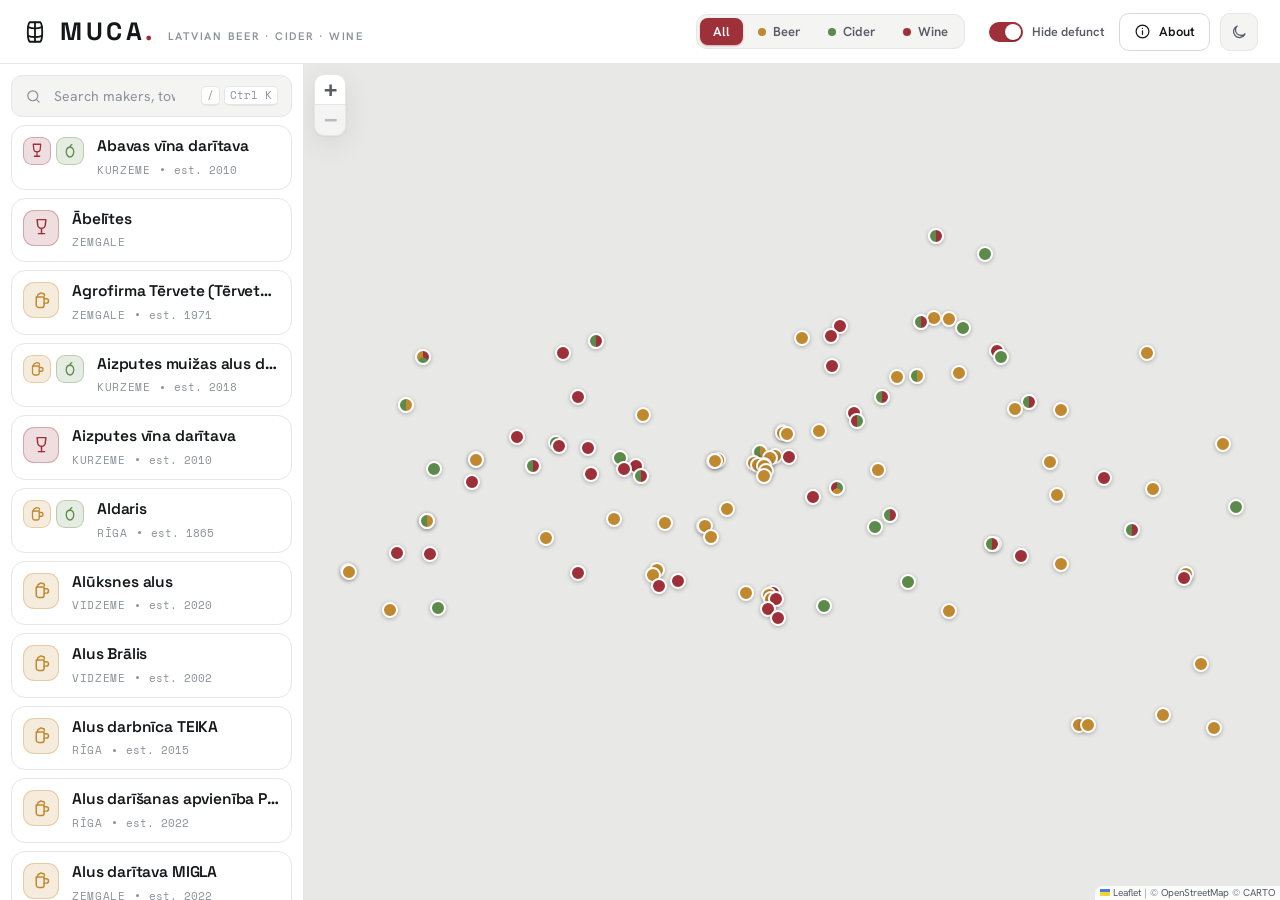
==== commit e5b337df: "feat: add beverīnas dzērieni" ====
--- a/public/index.html
+++ b/public/index.html
@@ -28,7 +28,7 @@
   <link rel="apple-touch-icon" href="apple-touch-icon.png" />
 
   <!-- seo:jsonld:start -->
-  <script type="application/ld+json">{"@context":"https://schema.org","@graph":[{"@type":"WebSite","@id":"https://muca.didnt.work/#website","url":"https://muca.didnt.work/","name":"MUCA - Latvian Breweries Map","description":"An interactive map of Latvian beer breweries, cideries and wineries - addresses, status and details for makers across Latvia.","inLanguage":"en"},{"@type":"ItemList","name":"Latvian breweries, cideries and wineries","numberOfItems":111,"itemListElement":[{"@type":"ListItem","position":1,"item":{"@type":["Brewery","FoodEstablishment"],"name":"Aldaris","address":{"@type":"PostalAddress","streetAddress":"Tvaika iela 44, Rīga, LV-1005","addressLocality":"Rīga","addressRegion":"Rīga","addressCountry":"LV"},"geo":{"@type":"GeoCoordinates","latitude":57.0053,"longitude":24.1209},"url":"https://aldaris.lv","foundingDate":"1865","logo":"https://muca.didnt.work/logos/aldaris.png"}},{"@type":"ListItem","position":2,"item":{"@type":"Brewery","name":"Bauskas alus","address":{"@type":"PostalAddress","streetAddress":"Bērzkalnu iela 77, Bauska, Bauskas novads, LV-3901","addressLocality":"Bauska","addressRegion":"Zemgale","addressCountry":"LV"},"geo":{"@type":"GeoCoordinates","latitude":56.3976,"longitude":24.2033},"url":"https://bauskasalus.lv","foundingDate":"1981","logo":"https://muca.didnt.work/logos/bauskas-alus.svg"}},{"@type":"ListItem","position":3,"item":{"@type":["Brewery","FoodEstablishment"],"name":"Cēsu Alus","address":{"@type":"PostalAddress","streetAddress":"Aldaru laukums 1, Cēsis, Cēsu novads, LV-4101","addressLocality":"Cēsis","addressRegion":"Vidzeme","addressCountry":"LV"},"geo":{"@type":"GeoCoordinates","latitude":57.3178,"longitude":25.3049},"url":"https://www.cesualus.lv","foundingDate":"1590","logo":"https://muca.didnt.work/logos/cesu-alus.svg"}},{"@type":"ListItem","position":4,"item":{"@type":"Brewery","name":"Labietis","address":{"@type":"PostalAddress","streetAddress":"Eimuri, Ādažu pagasts, Ādažu novads, LV-2164","addressLocality":"Eimuri","addressRegion":"Vidzeme","addressCountry":"LV"},"geo":{"@type":"GeoCoordinates","latitude":57.085,"longitude":24.291},"url":"https://labietis.lv","foundingDate":"2013","logo":"https://muca.didnt.work/logos/labietis.png"}},{"@type":"ListItem","position":5,"item":{"@type":"Brewery","name":"Nurme alus darītava","address":{"@type":"PostalAddress","streetAddress":"Vagonu iela 21, Rīga, LV-1009","addressLocality":"Rīga","addressRegion":"Rīga","addressCountry":"LV"},"geo":{"@type":"GeoCoordinates","latitude":56.9501,"longitude":24.1506},"url":"https://nurmebeer.com","foundingDate":"2016","logo":"https://muca.didnt.work/logos/nurme.jpg"}},{"@type":"ListItem","position":6,"item":{"@type":"Brewery","name":"Jūrmalas alus","address":{"@type":"PostalAddress","streetAddress":"Jūrmala","addressLocality":"Jūrmala","addressRegion":"Rīga","addressCountry":"LV"},"geo":{"@type":"GeoCoordinates","latitude":56.97,"longitude":23.7725},"url":"http://jurmalasalus.lv","foundingDate":"2019","logo":"https://muca.didnt.work/logos/jurmalas-alus.svg"}},{"@type":"ListItem","position":7,"item":{"@type":["Brewery","FoodEstablishment"],"name":"Užavas alus","address":{"@type":"PostalAddress","streetAddress":"\"Alutiņi\", Užavas pagasts, Ventspils novads, LV-3627","addressLocality":"Užava","addressRegion":"Kurzeme","addressCountry":"LV"},"geo":{"@type":"GeoCoordinates","latitude":57.1981,"longitude":21.442},"url":"https://uzavasalus.eu","foundingDate":"1994","logo":"https://muca.didnt.work/logos/uzavas-alus.png"}},{"@type":"ListItem","position":8,"item":{"@type":"Brewery","name":"Brenguļu alus darītava","address":{"@type":"PostalAddress","streetAddress":"\"Abula\", Brenguļi, Brenguļu pagasts, Valmieras novads, LV-4245","addressLocality":"Brenguļi","addressRegion":"Vidzeme","addressCountry":"LV"},"geo":{"@type":"GeoCoordinates","latitude":57.548485,"longitude":25.547805},"url":"https://www.facebook.com/brengulualus.lv/","foundingDate":"1969","logo":"https://muca.didnt.work/logos/brengulu-alus.jpg"}},{"@type":"ListItem","position":9,"item":{"@type":"Brewery","name":"Malduguns alus darītava","address":{"@type":"PostalAddress","streetAddress":"Parka iela 2A, Rauna, Raunas pagasts, Smiltenes novads, LV-4131","addressLocality":"Rauna","addressRegion":"Vidzeme","addressCountry":"LV"},"geo":{"@type":"GeoCoordinates","latitude":57.330019,"longitude":25.618179},"url":"https://www.malduguns.lv","foundingDate":"2013","logo":"https://muca.didnt.work/logos/malduguns.png"}},{"@type":"ListItem","position":10,"item":{"@type":"Brewery","name":"Piebalgas alus","address":{"@type":"PostalAddress","streetAddress":"Gaujas iela 2, Jaunpiebalga, Cēsu novads, LV-4125","addressLocality":"Jaunpiebalga","addressRegion":"Vidzeme","addressCountry":"LV"},"geo":{"@type":"GeoCoordinates","latitude":57.181833,"longitude":26.04485},"url":"https://piebalgasalus.lv","foundingDate":"1989","logo":"https://muca.didnt.work/logos/piebalgas-alus.svg"}},{"@type":"ListItem","position":11,"item":{"@type":"Brewery","name":"Valmiermuižas alus","address":{"@type":"PostalAddress","streetAddress":"Dzirnavu iela 2, Valmiermuiža, Valmieras pagasts, Valmieras novads, LV-4219","addressLocality":"Valmiermuiža","addressRegion":"Vidzeme","addressCountry":"LV"},"geo":{"@type":"GeoCoordinates","latitude":57.555858,"longitude":25.431196},"url":"https://valmiermuiza.lv","foundingDate":"1764","logo":"https://muca.didnt.work/logos/valmiermuiza.png"}},{"@type":"ListItem","position":12,"item":{"@type":"Brewery","name":"Cesvaines alus darītava","address":{"@type":"PostalAddress","streetAddress":"Rūpnīcas iela 1, Cesvaine, Madonas novads, LV-4871","addressLocality":"Cesvaine","addressRegion":"Vidzeme","addressCountry":"LV"},"geo":{"@type":"GeoCoordinates","latitude":56.966838,"longitude":26.309494},"url":"https://www.cesvainesalus.lv","foundingDate":"2016","logo":"https://muca.didnt.work/logos/cesvaines-alus.png"}},{"@type":"ListItem","position":13,"item":{"@type":"Brewery","name":"Madonas alus","address":{"@type":"PostalAddress","streetAddress":"\"Bodnieki\", Praulienas pagasts, Madonas novads, LV-4825","addressLocality":"Bodnieki","addressRegion":"Vidzeme","addressCountry":"LV"},"geo":{"@type":"GeoCoordinates","latitude":56.82722,"longitude":26.363285},"url":"https://madonasalus.com","foundingDate":"1916","logo":"https://muca.didnt.work/logos/madonas-alus.jpg"}},{"@type":"ListItem","position":14,"item":{"@type":"Brewery","name":"Tālavas ķēniņa alus","address":{"@type":"PostalAddress","streetAddress":"\"Kāmieši\", Lizuma pagasts, Gulbenes novads, LV-4425","addressLocality":"Lizums","addressRegion":"Vidzeme","addressCountry":"LV"},"geo":{"@type":"GeoCoordinates","latitude":57.1775,"longitude":26.391389},"url":"https://talavas.lv","foundingDate":"2014","logo":"https://muca.didnt.work/logos/talavas-kenina.png"}},{"@type":"ListItem","position":15,"item":{"@type":"Brewery","name":"IndieJānis","address":{"@type":"PostalAddress","streetAddress":"\"Kalti\", Upespils, Suntažu pagasts, Ogres novads, LV-5060","addressLocality":"Upespils","addressRegion":"Vidzeme","addressCountry":"LV"},"geo":{"@type":"GeoCoordinates","latitude":56.932233,"longitude":25.011985},"url":"https://indiejanis.lv/","foundingDate":"2017","logo":"https://muca.didnt.work/logos/indiejanis.png"}},{"@type":"ListItem","position":16,"item":{"@type":"Brewery","name":"Agrofirma Tērvete (Tērvetes alus)","address":{"@type":"PostalAddress","streetAddress":"\"Tišas\", Kroņauce, Tērvetes pagasts, Dobeles novads, LV-3730","addressLocality":"Kroņauce","addressRegion":"Zemgale","addressCountry":"LV"},"geo":{"@type":"GeoCoordinates","latitude":56.516731,"longitude":23.334656},"url":"https://tervetesal.lv/","foundingDate":"1971","logo":"https://muca.didnt.work/logos/tervetes-alus.jpg"}},{"@type":"ListItem","position":17,"item":{"@type":"Brewery","name":"Hopalaa","address":{"@type":"PostalAddress","streetAddress":"Industriālais parks, Vītoliņi, Valgundes pagasts, Jelgavas novads, LV-3017","addressLocality":"Vītoliņi","addressRegion":"Zemgale","addressCountry":"LV"},"geo":{"@type":"GeoCoordinates","latitude":56.7015184,"longitude":23.6971079},"url":"https://www.hopalaa.com","foundingDate":"2018","logo":"https://muca.didnt.work/logos/hopalaa.png"}},{"@type":"ListItem","position":18,"item":{"@type":"Brewery","name":"Hypnos Brewery","address":{"@type":"PostalAddress","streetAddress":"Industriālais parks, Vītoliņi, Valgundes pagasts, Jelgavas novads, LV-3017","addressLocality":"Vītoliņi","addressRegion":"Zemgale","addressCountry":"LV"},"geo":{"@type":"GeoCoordinates","latitude":56.7019,"longitude":23.6983},"url":"https://www.facebook.com/HypnosBrewery/","foundingDate":"2018","logo":"https://muca.didnt.work/logos/hypnos-brewery.jpg"}},{"@type":"ListItem","position":19,"item":{"@type":"Brewery","name":"Rēzeknis Bryuvers","address":{"@type":"PostalAddress","streetAddress":"Atbrīvošanas aleja 162b, Rēzekne, LV-4604","addressLocality":"Rēzekne","addressRegion":"Latgale","addressCountry":"LV"},"geo":{"@type":"GeoCoordinates","latitude":56.5006,"longitude":27.3402},"url":"https://rezeknesbruveris.lv","foundingDate":"2004","logo":"https://muca.didnt.work/logos/rezeknis-bryuvers.png"}},{"@type":"ListItem","position":20,"item":{"@type":"Brewery","name":"VIEDI alus darītava","address":{"@type":"PostalAddress","streetAddress":"Cukura iela 21, Jelgava, LV-3002","addressLocality":"Jelgava","addressRegion":"Zemgale","addressCountry":"LV"},"geo":{"@type":"GeoCoordinates","latitude":56.653225,"longitude":23.747116},"url":"https://www.viedalus.lv","foundingDate":"2015","logo":"https://muca.didnt.work/logos/viedi.jpg"}},{"@type":"ListItem","position":21,"item":{"@type":"Brewery","name":"Zoltners alus darītava","address":{"@type":"PostalAddress","streetAddress":"\"Zoltners\", Kroņauce, Tērvetes pagasts, Dobeles novads, LV-3730","addressLocality":"Kroņauce","addressRegion":"Zemgale","addressCountry":"LV"},"geo":{"@type":"GeoCoordinates","latitude":56.497601,"longitude":23.306069},"url":"https://zoltners.lv/lv/alus-daritava/","foundingDate":"2015","logo":"https://muca.didnt.work/logos/zoltners.png"}},{"@type":"ListItem","position":22,"item":{"@type":"Brewery","name":"Lodiņa alus darītava","address":{"@type":"PostalAddress","streetAddress":"Rīgas iela 39, Bauska, LV-3901","addressLocality":"Bauska","addressRegion":"Zemgale","addressCountry":"LV"},"geo":{"@type":"GeoCoordinates","latitude":56.411407,"longitude":24.187645},"url":"https://lodinaalus.lv","foundingDate":"1873","logo":"https://muca.didnt.work/logos/lodina.webp"}},{"@type":"ListItem","position":23,"item":{"@type":"Brewery","name":"Kolnasāta","address":{"@type":"PostalAddress","streetAddress":"Stacijas iela 4, Bērzpils, Bērzpils pagasts, Balvu novads, LV-4576","addressLocality":"Bērzpils","addressRegion":"Latgale","addressCountry":"LV"},"geo":{"@type":"GeoCoordinates","latitude":56.8546,"longitude":27.0856},"url":"https://www.facebook.com/p/M%C4%81jas-Alus-Kolnas%C4%81ta-100030708294855/","logo":"https://muca.didnt.work/logos/kolnasata.jpg"}},{"@type":"ListItem","position":24,"item":{"@type":["Winery","FoodEstablishment"],"name":"Abavas vīna darītava","address":{"@type":"PostalAddress","streetAddress":"\"Kalējkrāmi\", Slampes pagasts, Tukuma novads, LV-3133","addressLocality":"Slampe","addressRegion":"Kurzeme","addressCountry":"LV"},"geo":{"@type":"GeoCoordinates","latitude":56.9088,"longitude":23.216},"url":"https://www.abavas.lv","foundingDate":"2010","logo":"https://muca.didnt.work/logos/abavas.png"}},{"@type":"ListItem","position":25,"item":{"@type":"FoodEstablishment","name":"Sabiles Sidrs","address":{"@type":"PostalAddress","streetAddress":"Rīgas iela 22, Sabile, Talsu novads, LV-3294","addressLocality":"Sabile","addressRegion":"Kurzeme","addressCountry":"LV"},"geo":{"@type":"GeoCoordinates","latitude":57.0433,"longitude":22.5762},"url":"https://www.sabilessidrs.lv","foundingDate":"2009","logo":"https://muca.didnt.work/logos/sabiles-sidrs.jpg"}},{"@type":"ListItem","position":26,"item":{"@type":"FoodEstablishment","name":"Tālavas Sidrs","address":{"@type":"PostalAddress","streetAddress":"\"Tālavas\", Daudzeva, Daudzeses pagasts, Aizkraukles novads, LV-5111","addressLocality":"Daudzeva","addressRegion":"Zemgale","addressCountry":"LV"},"geo":{"@type":"GeoCoordinates","latitude":56.4667,"longitude":25.2333},"url":"https://www.talava.lv","foundingDate":"2013","logo":"https://muca.didnt.work/logos/talavas-sidrs.webp"}},{"@type":"ListItem","position":27,"item":{"@type":"FoodEstablishment","name":"Jaunmoku Dārzi","address":{"@type":"PostalAddress","streetAddress":"Jaunmokas, Tumes pagasts, Tukuma novads, LV-3139","addressLocality":"Jaunmokas","addressRegion":"Kurzeme","addressCountry":"LV"},"geo":{"@type":"GeoCoordinates","latitude":56.9818,"longitude":23.0556},"url":"https://www.facebook.com/jaunmokudarzi/","logo":"https://muca.didnt.work/logos/jaunmoku-darzi.jpg"}},{"@type":"ListItem","position":28,"item":{"@type":"FoodEstablishment","name":"Mr. Plūme sidra darītava","address":{"@type":"PostalAddress","streetAddress":"\"Zīles\", Jumpravas pagasts, Ogres novads, LV-5022","addressLocality":"Jumprava","addressRegion":"Vidzeme","addressCountry":"LV"},"geo":{"@type":"GeoCoordinates","latitude":56.6953,"longitude":24.987},"url":"https://www.mrplume.lv","foundingDate":"2010","logo":"https://muca.didnt.work/logos/mr-plume.png"}},{"@type":"ListItem","position":29,"item":{"@type":"FoodEstablishment","name":"Sidra darītava Abuls","address":{"@type":"PostalAddress","streetAddress":"\"Vecsprenīši\", Launkalnes pagasts, Smiltenes novads, LV-4729","addressLocality":"Launkalne","addressRegion":"Vidzeme","addressCountry":"LV"},"geo":{"@type":"GeoCoordinates","latitude":57.3958,"longitude":25.9399},"url":"https://www.abuls.lv","foundingDate":"2000","logo":"https://muca.didnt.work/logos/abuls.jpg"}},{"@type":"ListItem","position":30,"item":{"@type":"FoodEstablishment","name":"Ezera Sidrs","address":{"@type":"PostalAddress","streetAddress":"Gudenieku pagasts, Kuldīgas novads","addressLocality":"Gudenieki","addressRegion":"Kurzeme","addressCountry":"LV"},"geo":{"@type":"GeoCoordinates","latitude":56.936,"longitude":21.649},"url":"http://www.ezerasidrs.lv","foundingDate":"2018","logo":"https://muca.didnt.work/logos/ezera-sidrs.jpg"}},{"@type":"ListItem","position":31,"item":{"@type":"FoodEstablishment","name":"Mūrbūdu sidra darītava","address":{"@type":"PostalAddress","streetAddress":"\"Klētnieki\", Ērģemes pagasts, Valkas novads, LV-4711","addressLocality":"Ērģeme","addressRegion":"Vidzeme","addressCountry":"LV"},"geo":{"@type":"GeoCoordinates","latitude":57.8135,"longitude":25.8172},"url":"https://www.nenormalssidrs.lv","foundingDate":"2015","logo":"https://muca.didnt.work/logos/murbudu.jpg"}},{"@type":"ListItem","position":32,"item":{"@type":"FoodEstablishment","name":"Malnavas muiža (Malnovys Uobuļu Sidrs)","address":{"@type":"PostalAddress","streetAddress":"Kļavu iela 11, Malnava, Malnavas pagasts, Ludzas novads, LV-5750","addressLocality":"Malnava","addressRegion":"Latgale","addressCountry":"LV"},"geo":{"@type":"GeoCoordinates","latitude":56.7781,"longitude":27.718},"url":"https://www.latgalessmakovka.lv","foundingDate":"2016","logo":"https://muca.didnt.work/logos/malnavas-muiza.png"}},{"@type":"ListItem","position":33,"item":{"@type":["FoodEstablishment","Brewery","Winery"],"name":"Turkalnes muižas alus un sidra darītava","address":{"@type":"PostalAddress","streetAddress":"\"Turkalne\", Tīnūžu pagasts, Ogres novads, LV-5015","addressLocality":"Turkalne","addressRegion":"Vidzeme","addressCountry":"LV"},"geo":{"@type":"GeoCoordinates","latitude":56.8589,"longitude":24.6964},"url":"https://www.turkalnesmuiza.lv","foundingDate":"2018","logo":"https://muca.didnt.work/logos/turkalnes-muiza.png"}},{"@type":"ListItem","position":34,"item":{"@type":"FoodEstablishment","name":"Herbsts","address":{"@type":"PostalAddress","streetAddress":"Miera iela 3, Gramzda, Gramzdas pagasts, Dienvidkurzemes novads, LV-3486","addressLocality":"Gramzda","addressRegion":"Kurzeme","addressCountry":"LV"},"geo":{"@type":"GeoCoordinates","latitude":56.3595,"longitude":21.6787},"url":"https://herbsts.lv","logo":"https://muca.didnt.work/logos/herbsts.svg"}},{"@type":"ListItem","position":35,"item":{"@type":["FoodEstablishment","Winery"],"name":"Zilver dzērienu darītava","address":{"@type":"PostalAddress","streetAddress":"\"Pīlādži\", Kalnabeites, Siguldas pagasts, Siguldas novads, LV-2150","addressLocality":"Sigulda","addressRegion":"Vidzeme","addressCountry":"LV"},"geo":{"@type":"GeoCoordinates","latitude":57.1328,"longitude":24.8519},"url":"https://zilver.lv","foundingDate":"2009","logo":"https://muca.didnt.work/logos/zilver.png"}},{"@type":"ListItem","position":36,"item":{"@type":["Winery","FoodEstablishment"],"name":"Līgatnes vīna darītava","address":{"@type":"PostalAddress","streetAddress":"Spriņģu iela 3, Līgatne, Cēsu novads, LV-4108","addressLocality":"Līgatne","addressRegion":"Vidzeme","addressCountry":"LV"},"geo":{"@type":"GeoCoordinates","latitude":57.2329604,"longitude":25.0420737},"url":"https://ligatnesvinadaritava.lv","foundingDate":"2010","logo":"https://muca.didnt.work/logos/ligatnes-vina-daritava.png"}},{"@type":"ListItem","position":37,"item":{"@type":["Winery","FoodEstablishment"],"name":"Kabiles muižas vīna darītava","address":{"@type":"PostalAddress","streetAddress":"Kabiles pils, Kabiles pagasts, Kuldīgas novads, LV-3314","addressLocality":"Kabile","addressRegion":"Kurzeme","addressCountry":"LV"},"geo":{"@type":"GeoCoordinates","latitude":56.94973,"longitude":22.40041},"url":"https://kabilewinery.lv","foundingDate":"2016","logo":"https://muca.didnt.work/logos/kabiles-muiza.png"}},{"@type":"ListItem","position":38,"item":{"@type":["Winery","FoodEstablishment"],"name":"Vīna darītava Lauskis","address":{"@type":"PostalAddress","streetAddress":"Krapes muiža, Lēdmanes pagasts, Ogres novads, LV-5011","addressLocality":"Krape","addressRegion":"Vidzeme","addressCountry":"LV"},"geo":{"@type":"GeoCoordinates","latitude":56.74671,"longitude":25.099518},"url":"https://lauskissidrs.lv","foundingDate":"2019","logo":"https://muca.didnt.work/logos/lauskis.png"}},{"@type":"ListItem","position":39,"item":{"@type":["Winery","FoodEstablishment"],"name":"Naukšēnu vīna darītava","address":{"@type":"PostalAddress","streetAddress":"\"Saulesvārti\", Naukšēnu pagasts, Valmieras novads, LV-4244","addressLocality":"Naukšēni","addressRegion":"Vidzeme","addressCountry":"LV"},"geo":{"@type":"GeoCoordinates","latitude":57.884778,"longitude":25.447889},"url":"https://www.nauksenuvini.lv","foundingDate":"2012","logo":"https://muca.didnt.work/logos/nauksenu.png"}},{"@type":"ListItem","position":40,"item":{"@type":"Winery","name":"Aizputes vīna darītava","address":{"@type":"PostalAddress","streetAddress":"Skolas iela 1, Aizpute, Dienvidkurzemes novads, LV-3456","addressLocality":"Aizpute","addressRegion":"Kurzeme","addressCountry":"LV"},"geo":{"@type":"GeoCoordinates","latitude":56.7225786,"longitude":21.5983648},"url":"https://aizputesvins.lv","foundingDate":"2010","logo":"https://muca.didnt.work/logos/aizputes-vina-daritava.png"}},{"@type":"ListItem","position":41,"item":{"@type":"Winery","name":"Cremon vīna darītava","address":{"@type":"PostalAddress","streetAddress":"Krimuldas muiža, Mednieku iela 3, Sigulda, Siguldas novads, LV-2150","addressLocality":"Sigulda","addressRegion":"Vidzeme","addressCountry":"LV"},"geo":{"@type":"GeoCoordinates","latitude":57.1679101,"longitude":24.8293547},"url":"https://krimuldasmuiza.lv","logo":"https://muca.didnt.work/logos/cremon.jpg"}},{"@type":"ListItem","position":42,"item":{"@type":"Winery","name":"Durbes Veltes","address":{"@type":"PostalAddress","streetAddress":"Aizputes iela 2, Durbe, Dienvidkurzemes novads","addressLocality":"Durbe","addressRegion":"Kurzeme","addressCountry":"LV"},"geo":{"@type":"GeoCoordinates","latitude":56.5891518,"longitude":21.3703511},"url":"https://durbesveltes.lv","foundingDate":"2010","logo":"https://muca.didnt.work/logos/durbes-veltes.jpg"}},{"@type":"ListItem","position":43,"item":{"@type":"Winery","name":"Kužums Winery","address":{"@type":"PostalAddress","streetAddress":"Robežu iela 5, Mūsa, Ceraukstes pagasts, Bauskas novads, LV-3901","addressLocality":"Mūsa","addressRegion":"Zemgale","addressCountry":"LV"},"geo":{"@type":"GeoCoordinates","latitude":56.3964051,"longitude":24.2361139},"url":"https://vinaoga.lv","logo":"https://muca.didnt.work/logos/kuzums.jpg"}},{"@type":"ListItem","position":44,"item":{"@type":"Winery","name":"Tērvetes vīni","address":{"@type":"PostalAddress","streetAddress":"\"Krāces\", Zelmeņi, Tērvetes pagasts, Dobeles novads, LV-3730","addressLocality":"Tērvete","addressRegion":"Zemgale","addressCountry":"LV"},"geo":{"@type":"GeoCoordinates","latitude":56.4487919,"longitude":23.3549435},"url":"https://tervetesvini.lv","foundingDate":"2009","logo":"https://muca.didnt.work/logos/tervetes-vini.png"}},{"@type":"ListItem","position":45,"item":{"@type":"Brewery","name":"Konkordijas alus darītava","address":{"@type":"PostalAddress","streetAddress":"Slokas 61b, Jurmala, Latvia, LV-2015","addressLocality":"Jūrmala","addressRegion":"Rīga","addressCountry":"LV"},"geo":{"@type":"GeoCoordinates","latitude":56.9695473,"longitude":23.775906},"url":"https://www.facebook.com/konkordijas/","foundingDate":"2017","logo":"https://muca.didnt.work/logos/konkordijas-alus.jpg"}},{"@type":"ListItem","position":46,"item":{"@type":"Brewery","name":"Ārpus Brewing Co.","address":{"@type":"PostalAddress","streetAddress":"\"Jauntrenči\", Eimuri, Ādažu pagasts, Ādažu novads, LV-2164","addressLocality":"Eimuri","addressRegion":"Vidzeme","addressCountry":"LV"},"geo":{"@type":"GeoCoordinates","latitude":57.08778,"longitude":24.2875},"url":"https://arpusbrewing.co","foundingDate":"2017","logo":"https://muca.didnt.work/logos/arpus.png"}},{"@type":"ListItem","position":47,"item":{"@type":"Brewery","name":"Iļģuciema Alus / ILGEZEEM","address":{"@type":"PostalAddress","streetAddress":"Daugavgrīvas iela 82, Rīga, LV-1007","addressLocality":"Rīga","addressRegion":"Rīga","addressCountry":"LV"},"geo":{"@type":"GeoCoordinates","latitude":56.95994,"longitude":24.06996},"url":"https://ilgezeem.lv","foundingDate":"1863","logo":"https://muca.didnt.work/logos/ilgezeem.jpg"}},{"@type":"ListItem","position":48,"item":{"@type":"Brewery","name":"Alus Brālis","address":{"@type":"PostalAddress","streetAddress":"\"Ojāri\", Griķi, Inčukalna pagasts, Siguldas novads, LV-2136","addressLocality":"Griķi","addressRegion":"Vidzeme","addressCountry":"LV"},"geo":{"@type":"GeoCoordinates","latitude":57.0909,"longitude":24.56057},"url":"https://bralis.lv","foundingDate":"2002","logo":"https://muca.didnt.work/logos/alus-bralis.svg"}},{"@type":"ListItem","position":49,"item":{"@type":"Brewery","name":"Latgales Alus","address":{"@type":"PostalAddress","streetAddress":"Dzirnavu iela 22, Daugavpils, LV-5401","addressLocality":"Daugavpils","addressRegion":"Latgale","addressCountry":"LV"},"geo":{"@type":"GeoCoordinates","latitude":55.86418,"longitude":26.52606},"url":"https://www.latgalus.com","foundingDate":"1860","logo":"https://muca.didnt.work/logos/latgales-alus.png"}},{"@type":"ListItem","position":50,"item":{"@type":"Brewery","name":"DUNA Brewery","address":{"@type":"PostalAddress","streetAddress":"Kaļķu iela 14, Kuldīga, Kuldīgas novads, LV-3301","addressLocality":"Kuldīga","addressRegion":"Kurzeme","addressCountry":"LV"},"geo":{"@type":"GeoCoordinates","latitude":56.97249,"longitude":21.97045},"url":"https://dunabrewery.com","foundingDate":"2014","logo":"https://muca.didnt.work/logos/duna-brewery.png"}},{"@type":"ListItem","position":51,"item":{"@type":"Brewery","name":"Jaunpils alus","address":{"@type":"PostalAddress","streetAddress":"Šķūnis Baltais Centrā, Jaunpils, Jaunpils pagasts, Tukuma novads, LV-3145","addressLocality":"Jaunpils","addressRegion":"Kurzeme","addressCountry":"LV"},"geo":{"@type":"GeoCoordinates","latitude":56.73002,"longitude":23.01071},"url":"https://www.jaunpilsalus.lv/","foundingDate":"2017","logo":"https://muca.didnt.work/logos/jaunpils-alus.png"}},{"@type":"ListItem","position":52,"item":{"@type":"Brewery","name":"Saldalus","address":{"@type":"PostalAddress","streetAddress":"Striķu iela 65, Saldus, LV-3801","addressLocality":"Saldus","addressRegion":"Kurzeme","addressCountry":"LV"},"geo":{"@type":"GeoCoordinates","latitude":56.65258755421824,"longitude":22.49825109902016},"url":"https://saldalus.lv/","foundingDate":"2012","logo":"https://muca.didnt.work/logos/saldalus.png"}},{"@type":"ListItem","position":53,"item":{"@type":"Brewery","name":"Rose Brewery","address":{"@type":"PostalAddress","streetAddress":"Pirmā iela 38A, Ādaži, Ādažu novads, LV-2164","addressLocality":"Ādaži","addressRegion":"Vidzeme","addressCountry":"LV"},"geo":{"@type":"GeoCoordinates","latitude":57.08052,"longitude":24.32222},"url":"https://adazualus.lv/","foundingDate":"2015","logo":"https://muca.didnt.work/logos/rose-brewery.png"}},{"@type":"ListItem","position":54,"item":{"@type":"Brewery","name":"HAT Brewery","address":{"@type":"PostalAddress","streetAddress":"\"Lāmiņas\", Katlakalns, Ķekavas pagasts, Ķekavas novads, LV-2111","addressLocality":"Katlakalns","addressRegion":"Zemgale","addressCountry":"LV"},"geo":{"@type":"GeoCoordinates","latitude":56.90858,"longitude":24.15093},"url":"https://www.hatbrewery.lv/","foundingDate":"2021","logo":"https://muca.didnt.work/logos/hat-brewery.jpg"}},{"@type":"ListItem","position":55,"item":{"@type":"Brewery","name":"Puta Brewery","address":{"@type":"PostalAddress","streetAddress":"Vecā ostmala 53, Liepāja, LV-3401","addressLocality":"Liepāja","addressRegion":"Kurzeme","addressCountry":"LV"},"geo":{"@type":"GeoCoordinates","latitude":56.51439,"longitude":21.00332},"url":"https://www.facebook.com/putabrewery/","foundingDate":"2019","logo":"https://muca.didnt.work/logos/puta-brewery.jpg"}},{"@type":"ListItem","position":56,"item":{"@type":"Brewery","name":"BURSH","address":{"@type":"PostalAddress","streetAddress":"\"Burši\", Aiviekstes pagasts, Aizkraukles novads, LV-5120","addressLocality":"Burši","addressRegion":"Vidzeme","addressCountry":"LV"},"geo":{"@type":"GeoCoordinates","latitude":56.62616,"longitude":25.88532},"url":"https://www.burshalus.lv/","foundingDate":"2014","logo":"https://muca.didnt.work/logos/bursh.png"}},{"@type":"ListItem","position":57,"item":{"@type":"Brewery","name":"Brūzis Manufaktūra","address":{"@type":"PostalAddress","streetAddress":"Brīvības gatve 401C, Rīga, LV-1024","addressLocality":"Rīga","addressRegion":"Rīga","addressCountry":"LV"},"geo":{"@type":"GeoCoordinates","latitude":56.98982,"longitude":24.23051},"url":"https://bruzismanufaktura.lv/","foundingDate":"2022","logo":"https://muca.didnt.work/logos/bruzis-manufaktura.jpg"}},{"@type":"ListItem","position":58,"item":{"@type":"Brewery","name":"Alus Rūme Trofeja","address":{"@type":"PostalAddress","streetAddress":"Avotu iela 74a, Rīga, LV-1009","addressLocality":"Rīga","addressRegion":"Rīga","addressCountry":"LV"},"geo":{"@type":"GeoCoordinates","latitude":56.95312,"longitude":24.1453},"url":"https://trofeja.lv/","foundingDate":"2020","logo":"https://muca.didnt.work/logos/alus-rume-trofeja.png"}},{"@type":"ListItem","position":59,"item":{"@type":"Brewery","name":"Alus darbnīca TEIKA","address":{"@type":"PostalAddress","streetAddress":"Brīvības gatve 348, Rīga, LV-1006","addressLocality":"Rīga","addressRegion":"Rīga","addressCountry":"LV"},"geo":{"@type":"GeoCoordinates","latitude":56.98145,"longitude":24.19437},"url":"https://www.alusteika.lv/","foundingDate":"2015","logo":"https://muca.didnt.work/logos/alus-darbnica-teika.jpg"}},{"@type":"ListItem","position":60,"item":{"@type":"Brewery","name":"Stargorod Rīga","address":{"@type":"PostalAddress","streetAddress":"Republikas laukums 1, Rīga, LV-1010","addressLocality":"Rīga","addressRegion":"Rīga","addressCountry":"LV"},"geo":{"@type":"GeoCoordinates","latitude":56.95324,"longitude":24.09923},"url":"https://stargorod.lv/en/","foundingDate":"2005","logo":"https://muca.didnt.work/logos/stargorod-riga.jpg"}},{"@type":"ListItem","position":61,"item":{"@type":"Brewery","name":"Vecais Taizel's","address":{"@type":"PostalAddress","streetAddress":"Pasta iela 1, Liepāja, LV-3401","addressLocality":"Liepāja","addressRegion":"Kurzeme","addressCountry":"LV"},"geo":{"@type":"GeoCoordinates","latitude":56.51068,"longitude":21.01239},"url":"https://vecaistaizels.lv/"}},{"@type":"ListItem","position":62,"item":{"@type":["Brewery","FoodEstablishment"],"name":"Aizputes muižas alus darītava","address":{"@type":"PostalAddress","streetAddress":"Liepājas iela 8A, Aizpute, Dienvidkurzemes novads, LV-3456","addressLocality":"Aizpute","addressRegion":"Kurzeme","addressCountry":"LV"},"geo":{"@type":"GeoCoordinates","latitude":56.72158,"longitude":21.60063},"url":"https://aizputesalus.com","foundingDate":"2018","logo":"https://muca.didnt.work/logos/aizputes-muizas-alus.png"}},{"@type":"ListItem","position":63,"item":{"@type":"Brewery","name":"Fišera alus darītava","address":{"@type":"PostalAddress","streetAddress":"Brīvības iela 33, Viesīte, Jēkabpils novads, LV-5237","addressLocality":"Viesīte","addressRegion":"Zemgale","addressCountry":"LV"},"geo":{"@type":"GeoCoordinates","latitude":56.34489,"longitude":25.54688},"url":"https://fiseraalus.lv","foundingDate":"2025","logo":"https://muca.didnt.work/logos/fisera-alus.png"}},{"@type":"ListItem","position":64,"item":{"@type":"Brewery","name":"Raiskuma labumu darītava","address":{"@type":"PostalAddress","streetAddress":"Ozolu 3, Raiskums, Raiskuma pagasts, Cēsu novads, LV-4146","addressLocality":"Raiskums","addressRegion":"Vidzeme","addressCountry":"LV"},"geo":{"@type":"GeoCoordinates","latitude":57.31252,"longitude":25.15393},"url":"https://www.raiskumietis.lv","foundingDate":"2013","logo":"https://muca.didnt.work/logos/raiskuma-labumu-daritava.png"}},{"@type":"ListItem","position":65,"item":{"@type":["Winery","FoodEstablishment","Brewery"],"name":"Windau Wines","address":{"@type":"PostalAddress","streetAddress":"Tirgus iela 8, Ventspils, LV-3601","addressLocality":"Ventspils","addressRegion":"Kurzeme","addressCountry":"LV"},"geo":{"@type":"GeoCoordinates","latitude":57.3968,"longitude":21.56762},"url":"https://windauwines.lv","foundingDate":"2016","logo":"https://muca.didnt.work/logos/windau-wines.webp"}},{"@type":"ListItem","position":66,"item":{"@type":"Winery","name":"Vini Curlandia","address":{"@type":"PostalAddress","streetAddress":"\"Ogulāji\", Rendas pagasts, Kuldīgas novads, LV-3319","addressLocality":"Renda","addressRegion":"Kurzeme","addressCountry":"LV"},"geo":{"@type":"GeoCoordinates","latitude":57.067,"longitude":22.283},"url":"https://vinicurlandia.com","logo":"https://muca.didnt.work/logos/vini-curlandia.jpg"}},{"@type":"ListItem","position":67,"item":{"@type":"FoodEstablishment","name":"Pienjāņi","address":{"@type":"PostalAddress","streetAddress":"\"Pienjāņi\", Skaistkalnes pagasts, Bauskas novads, LV-3924","addressLocality":"Skaistkalne","addressRegion":"Zemgale","addressCountry":"LV"},"geo":{"@type":"GeoCoordinates","latitude":56.3654,"longitude":24.6027},"url":"https://www.jepis.lv","foundingDate":"2009"}},{"@type":"ListItem","position":68,"item":{"@type":"Winery","name":"Kaimiņmuiža","address":{"@type":"PostalAddress","streetAddress":"\"Kaimiņi\", Kandavas pagasts, Tukuma novads, LV-3120","addressLocality":"Kandava","addressRegion":"Kurzeme","addressCountry":"LV"},"geo":{"@type":"GeoCoordinates","latitude":57.02273,"longitude":22.81854},"url":"https://kaiminmuiza.lv","foundingDate":"2017","logo":"https://muca.didnt.work/logos/kaiminmuiza.jpg"}},{"@type":"ListItem","position":69,"item":{"@type":"Winery","name":"Lubānas vīnotava","address":{"@type":"PostalAddress","streetAddress":"Parka iela 6, Lubāna, Madonas novads, LV-4830","addressLocality":"Lubāna","addressRegion":"Vidzeme","addressCountry":"LV"},"geo":{"@type":"GeoCoordinates","latitude":56.9,"longitude":26.717},"url":"https://www.vinotava.lv","foundingDate":"2015","logo":"https://muca.didnt.work/logos/lubanas-vinotava.jpg"}},{"@type":"ListItem","position":70,"item":{"@type":"Winery","name":"Kugrēnu vīna darītava","address":{"@type":"PostalAddress","streetAddress":"Liepu iela 16, Uzvara, Gailīšu pagasts, Bauskas novads, LV-3931","addressLocality":"Uzvara","addressRegion":"Zemgale","addressCountry":"LV"},"geo":{"@type":"GeoCoordinates","latitude":56.31833,"longitude":24.25611},"url":"https://www.kugrenuvini.lv","logo":"https://muca.didnt.work/logos/kugrenu-vina-daritava.jpg"}},{"@type":"ListItem","position":71,"item":{"@type":"Winery","name":"Smilškalnu Vīns (ZS Smilškalni)","address":{"@type":"PostalAddress","streetAddress":"Tehnikas iela 12, Kuldīga, Kuldīgas novads, LV-3301","addressLocality":"Kuldīga","addressRegion":"Kurzeme","addressCountry":"LV"},"geo":{"@type":"GeoCoordinates","latitude":56.97919,"longitude":21.96656},"url":"https://www.smilskalni.lv/","foundingDate":"2011","logo":"https://muca.didnt.work/logos/smilskalni.png"}},{"@type":"ListItem","position":72,"item":{"@type":"Winery","name":"Mazburkas (SIA)","address":{"@type":"PostalAddress","streetAddress":"\"Mazburkas\", Smārdes pagasts, Tukuma novads, LV-3129","addressLocality":"Smārde","addressRegion":"Kurzeme","addressCountry":"LV"},"geo":{"@type":"GeoCoordinates","latitude":56.94806,"longitude":23.17695},"url":"https://www.mazburkas.lv/"}},{"@type":"ListItem","position":73,"item":{"@type":"Winery","name":"Mazsālijas","address":{"@type":"PostalAddress","streetAddress":"\"Mazsālijas\", Snēpeles pagasts, Kuldīgas novads, LV-3328","addressLocality":"Snēpele","addressRegion":"Kurzeme","addressCountry":"LV"},"geo":{"@type":"GeoCoordinates","latitude":56.88216,"longitude":21.93733},"url":"https://mazsalijas.com/","logo":"https://muca.didnt.work/logos/mazsalijas.png"}},{"@type":"ListItem","position":74,"item":{"@type":"Winery","name":"Tēviņkalna vīna darītava","address":{"@type":"PostalAddress","streetAddress":"\"Tēviņi\", Zemītes pagasts, Tukuma novads, LV-3135","addressLocality":"Zemīte","addressRegion":"Kurzeme","addressCountry":"LV"},"geo":{"@type":"GeoCoordinates","latitude":56.91761,"longitude":22.83552},"url":"https://tevinumajasvins.lv/","foundingDate":"2014","logo":"https://muca.didnt.work/logos/tevinkalna.png"}},{"@type":"ListItem","position":75,"item":{"@type":"Winery","name":"Spilves vīna darītava","address":{"@type":"PostalAddress","streetAddress":"\"Spilves\", Variešu pagasts, Jēkabpils novads, LV-5236","addressLocality":"Vārieši","addressRegion":"Zemgale","addressCountry":"LV"},"geo":{"@type":"GeoCoordinates","latitude":56.57618,"longitude":26.09421},"url":"https://www.spilves.lv/","logo":"https://muca.didnt.work/logos/spilves.svg"}},{"@type":"ListItem","position":76,"item":{"@type":"Winery","name":"Ziemeļu vīns (SIA)","address":{"@type":"PostalAddress","streetAddress":"Jaunā iela 15, Smiltene, Smiltenes novads, LV-4729","addressLocality":"Smiltene","addressRegion":"Vidzeme","addressCountry":"LV"},"geo":{"@type":"GeoCoordinates","latitude":57.4214,"longitude":25.9063},"url":"https://www.facebook.com/ZiemeluVins/","foundingDate":"2013"}},{"@type":"ListItem","position":77,"item":{"@type":"Winery","name":"Vējkalnietis","address":{"@type":"PostalAddress","streetAddress":"\"Mierkalni\", Lauciene, Laucienes pagasts, Talsu novads, LV-3285","addressLocality":"Lauciene","addressRegion":"Kurzeme","addressCountry":"LV"},"geo":{"@type":"GeoCoordinates","latitude":57.23059,"longitude":22.73935},"url":"https://www.vejkalnietis.lv/","foundingDate":"2010","logo":"https://muca.didnt.work/logos/vejkalnietis.png"}},{"@type":"ListItem","position":78,"item":{"@type":"Winery","name":"MAA.studija","address":{"@type":"PostalAddress","streetAddress":"\"Mednieki\", Kalvenes pagasts, Dienvidkurzemes novads, LV-3442","addressLocality":"Kalvene","addressRegion":"Kurzeme","addressCountry":"LV"},"geo":{"@type":"GeoCoordinates","latitude":56.5844,"longitude":21.6208},"url":"https://maastudija.lv/","logo":"https://muca.didnt.work/logos/maa-studija.png"}},{"@type":"ListItem","position":79,"item":{"@type":"Winery","name":"Rožleju vīna darītava","address":{"@type":"PostalAddress","streetAddress":"Rožlejas 71, Pleikšņi, Ozolaines pagasts, Rēzeknes novads, LV-4601","addressLocality":"Pleikšņi","addressRegion":"Latgale","addressCountry":"LV"},"geo":{"@type":"GeoCoordinates","latitude":56.48315,"longitude":27.32215},"url":"https://www.facebook.com/p/rozlejuvinadaritava-100093271573427/"}},{"@type":"ListItem","position":80,"item":{"@type":["Winery","FoodEstablishment"],"name":"Dzimtas vīns","address":{"@type":"PostalAddress","streetAddress":"\"Dzimta\", Nagļi, Nagļu pagasts, Rēzeknes novads, LV-4631","addressLocality":"Nagļi","addressRegion":"Latgale","addressCountry":"LV"},"geo":{"@type":"GeoCoordinates","latitude":56.68496,"longitude":26.92837},"url":"https://dzimtasvins.lv","foundingDate":"2021"}},{"@type":"ListItem","position":81,"item":{"@type":"Winery","name":"Vīna ceļš","address":{"@type":"PostalAddress","streetAddress":"Vīndaru iela 12, Ikšķile, Ogres novads, LV-5052","addressLocality":"Ikšķile","addressRegion":"Vidzeme","addressCountry":"LV"},"geo":{"@type":"GeoCoordinates","latitude":56.82008,"longitude":24.51735},"url":"https://www.vinacels.lv","logo":"https://muca.didnt.work/logos/vina-cels.png"}},{"@type":"ListItem","position":82,"item":{"@type":["Winery","FoodEstablishment"],"name":"Berga Vīns","address":{"@type":"PostalAddress","streetAddress":"\"Primenes\", Kocēnu pagasts, Valmieras novads, LV-4220","addressLocality":"Kocēni","addressRegion":"Vidzeme","addressCountry":"LV"},"geo":{"@type":"GeoCoordinates","latitude":57.53707,"longitude":25.33621},"url":"https://www.facebook.com/bergavins/","foundingDate":"2018"}},{"@type":"ListItem","position":83,"item":{"@type":["Winery","FoodEstablishment"],"name":"Cīrulīši","address":{"@type":"PostalAddress","streetAddress":"\"Cīrulīši\", Kaltene, Rojas pagasts, Talsu novads, LV-3264","addressLocality":"Kaltene","addressRegion":"Kurzeme","addressCountry":"LV"},"geo":{"@type":"GeoCoordinates","latitude":57.45949,"longitude":22.88057},"url":"https://www.facebook.com/cirulisi/"}},{"@type":"ListItem","position":84,"item":{"@type":"Winery","name":"Jokas","address":{"@type":"PostalAddress","streetAddress":"\"Jokas\", Limbažu pagasts, Limbažu novads, LV-4011","addressLocality":"Limbaži","addressRegion":"Vidzeme","addressCountry":"LV"},"geo":{"@type":"GeoCoordinates","latitude":57.48226,"longitude":24.65403},"foundingDate":"2006"}},{"@type":"ListItem","position":85,"item":{"@type":"Winery","name":"Lemsel","address":{"@type":"PostalAddress","streetAddress":"Vēja iela 18, Limbaži, Limbažu novads, LV-4001","addressLocality":"Limbaži","addressRegion":"Vidzeme","addressCountry":"LV"},"geo":{"@type":"GeoCoordinates","latitude":57.52229,"longitude":24.72454},"foundingDate":"2015"}},{"@type":"ListItem","position":86,"item":{"@type":"Winery","name":"Vidusgrūbas","address":{"@type":"PostalAddress","streetAddress":"\"Vidusgrūbas\", Vidrižu pagasts, Limbažu novads, LV-4013","addressLocality":"Vidriži","addressRegion":"Vidzeme","addressCountry":"LV"},"geo":{"@type":"GeoCoordinates","latitude":57.35957,"longitude":24.65996},"foundingDate":"2018"}},{"@type":"ListItem","position":87,"item":{"@type":"Winery","name":"Dūmiņu vīna darītava","address":{"@type":"PostalAddress","streetAddress":"Zvaigžņu iela 10, Bauska, LV-3901","addressLocality":"Bauska","addressRegion":"Zemgale","addressCountry":"LV"},"geo":{"@type":"GeoCoordinates","latitude":56.42249,"longitude":24.21227},"foundingDate":"2012"}},{"@type":"ListItem","position":88,"item":{"@type":"Winery","name":"Kauča strauts","address":{"@type":"PostalAddress","streetAddress":"\"Visnoļi\", Īslīces pagasts, Bauskas novads, LV-3901","addressLocality":"Bauska","addressRegion":"Zemgale","addressCountry":"LV"},"geo":{"@type":"GeoCoordinates","latitude":56.35394,"longitude":24.17936},"url":"https://www.facebook.com/kauciswinery/","logo":"https://muca.didnt.work/logos/kauca-strauts.jpg"}},{"@type":"ListItem","position":89,"item":{"@type":"Winery","name":"Dobeskalni","address":{"@type":"PostalAddress","streetAddress":"\"Dobeskalni\", Vītiņu pagasts, Dobeles novads, LV-3721","addressLocality":"Vītiņi","addressRegion":"Zemgale","addressCountry":"LV"},"geo":{"@type":"GeoCoordinates","latitude":56.50557,"longitude":22.73914},"url":"https://www.dobeskalni.lv/","logo":"https://muca.didnt.work/logos/dobeskalni.png"}},{"@type":"ListItem","position":90,"item":{"@type":"Winery","name":"Ābelītes","address":{"@type":"PostalAddress","streetAddress":"\"Ābelītes\", Zaļenieku pagasts, Jelgavas novads, LV-3011","addressLocality":"Zaļenieki","addressRegion":"Zemgale","addressCountry":"LV"},"geo":{"@type":"GeoCoordinates","latitude":56.47212,"longitude":23.50087}}},{"@type":"ListItem","position":91,"item":{"@type":"Winery","name":"Drubazas","address":{"@type":"PostalAddress","streetAddress":"\"Drubazas\", Abavas pagasts, Talsu novads, LV-3294","addressLocality":"Sabile","addressRegion":"Kurzeme","addressCountry":"LV"},"geo":{"@type":"GeoCoordinates","latitude":57.03034,"longitude":22.59508},"url":"https://www.facebook.com/drubazasvins","foundingDate":"2011","logo":"https://muca.didnt.work/logos/drubazas.jpg"}},{"@type":"ListItem","position":92,"item":{"@type":["Winery","FoodEstablishment"],"name":"Mājas vīna darītava \"Dzidris\"","address":{"@type":"PostalAddress","streetAddress":"\"Ozoliņi\", Aiviekstes pagasts, Aizkraukles novads, LV-5121","addressLocality":"Aiviekstes","addressRegion":"Vidzeme","addressCountry":"LV"},"geo":{"@type":"GeoCoordinates","latitude":56.62668,"longitude":25.8694},"url":"http://www.dzidris.lv/","foundingDate":"2005"}},{"@type":"ListItem","position":93,"item":{"@type":"Winery","name":"Kaspari","address":{"@type":"PostalAddress","streetAddress":"\"Tumes pasts\", Tume, Tumes pagasts, Tukuma novads, LV-3139","addressLocality":"Tume","addressRegion":"Kurzeme","addressCountry":"LV"},"geo":{"@type":"GeoCoordinates","latitude":56.93743,"longitude":23.08867},"url":"https://www.majasvinikaspari.lv/","foundingDate":"2004","logo":"https://muca.didnt.work/logos/kaspari.png"}},{"@type":"ListItem","position":94,"item":{"@type":["Winery","FoodEstablishment"],"name":"Rankas Vīns","address":{"@type":"PostalAddress","streetAddress":"\"Gaujaslīči\", Rankas pagasts, Gulbenes novads, LV-4416","addressLocality":"Ranka","addressRegion":"Vidzeme","addressCountry":"LV"},"geo":{"@type":"GeoCoordinates","latitude":57.21335,"longitude":26.15347},"url":"https://www.latvijasvini.lv/","logo":"https://muca.didnt.work/logos/rankas-vins.png"}},{"@type":"ListItem","position":95,"item":{"@type":"Winery","name":"Elku","address":{"@type":"PostalAddress","streetAddress":"Centra aleja 20, Lubezere, Ārlavas pag., Talsu novads, LV-3330","addressLocality":"Lubezere","addressRegion":"Kurzeme","addressCountry":"LV"},"geo":{"@type":"GeoCoordinates","latitude":57.41306,"longitude":22.62603},"url":"https://www.pikolo.lv"}},{"@type":"ListItem","position":96,"item":{"@type":"Brewery","name":"Alus darīšanas apvienība Prusaks","address":{"@type":"PostalAddress","streetAddress":"Tirgoņu iela 23, Majori, Jūrmala, LV-2015","addressLocality":"Jūrmala","addressRegion":"Rīga","addressCountry":"LV"},"geo":{"@type":"GeoCoordinates","latitude":56.9723,"longitude":23.8005},"url":"https://www.facebook.com/prusaksalus","foundingDate":"2022","logo":"https://muca.didnt.work/logos/prusaks.jpg"}},{"@type":"ListItem","position":97,"item":{"@type":"Brewery","name":"Mazjūras Brūzis","address":{"@type":"PostalAddress","streetAddress":"Jūras iela 73, Engure, Engures pagasts, Tukuma novads, LV-3113","addressLocality":"Engure","addressRegion":"Kurzeme","addressCountry":"LV"},"geo":{"@type":"GeoCoordinates","latitude":57.15891,"longitude":23.22904},"url":"https://www.facebook.com/mazjurasbruzis","foundingDate":"2023","logo":"https://muca.didnt.work/logos/mazjuras-bruzis.jpg"}},{"@type":"ListItem","position":98,"item":{"@type":"Brewery","name":"Bārtas alus","address":{"@type":"PostalAddress","streetAddress":"\"Apinīši\", Bārta, Bārtas pagasts, Dienvidkurzemes novads, LV-3482","addressLocality":"Bārta","addressRegion":"Kurzeme","addressCountry":"LV"},"geo":{"@type":"GeoCoordinates","latitude":56.35161,"longitude":21.3224},"url":"https://www.facebook.com/BartasAlus/","foundingDate":"2024","logo":"https://muca.didnt.work/logos/bartas-alus.jpg"}},{"@type":"ListItem","position":99,"item":{"@type":"Brewery","name":"LIDO alus darītava","address":{"@type":"PostalAddress","streetAddress":"Krasta iela 76, Rīga, LV-1019","addressLocality":"Rīga","addressRegion":"Rīga","addressCountry":"LV"},"geo":{"@type":"GeoCoordinates","latitude":56.92718,"longitude":24.16025},"url":"https://www.lido.lv","foundingDate":"1999","logo":"https://muca.didnt.work/logos/lido.png"}},{"@type":"ListItem","position":100,"item":{"@type":"Brewery","name":"Alus darītava MIGLA","address":{"@type":"PostalAddress","streetAddress":"\"Annas\", Uzvaras Līdums, Olaines pagasts, Olaines novads, LV-2127","addressLocality":"Uzvaras Līdums","addressRegion":"Zemgale","addressCountry":"LV"},"geo":{"@type":"GeoCoordinates","latitude":56.76939,"longitude":23.8703},"url":"https://alusmigla.lv","foundingDate":"2022","logo":"https://muca.didnt.work/logos/migla.png"}},{"@type":"ListItem","position":101,"item":{"@type":"Brewery","name":"Alūksnes alus","address":{"@type":"PostalAddress","streetAddress":"Tālavas iela 5, Alūksne, LV-4301","addressLocality":"Alūksne","addressRegion":"Vidzeme","addressCountry":"LV"},"geo":{"@type":"GeoCoordinates","latitude":57.41259,"longitude":27.04392},"url":"https://www.facebook.com/aluksnesalus/","foundingDate":"2020","logo":"https://muca.didnt.work/logos/aluksnes-alus.jpg"}},{"@type":"ListItem","position":102,"item":{"@type":"Brewery","name":"Brūzis Murza","address":{"@type":"PostalAddress","streetAddress":"\"Zaļmuiža\", Murāni, Andrupenes pagasts, Krāslavas novads, LV-5687","addressLocality":"Murāni","addressRegion":"Latgale","addressCountry":"LV"},"geo":{"@type":"GeoCoordinates","latitude":56.12311,"longitude":27.45267},"url":"https://www.bruzismurza.lv/","foundingDate":"2021","logo":"https://muca.didnt.work/logos/bruzis-murza.jpg"}},{"@type":"ListItem","position":103,"item":{"@type":"Brewery","name":"Lembužu brūzis","address":{"@type":"PostalAddress","streetAddress":"\"Lemizars\", Lembuži, Liepupes pagasts, Limbažu novads, LV-4023","addressLocality":"Lembuži","addressRegion":"Vidzeme","addressCountry":"LV"},"geo":{"@type":"GeoCoordinates","latitude":57.47297,"longitude":24.4324},"url":"https://lembuzi.lv","foundingDate":"2019","logo":"https://muca.didnt.work/logos/lembuzu-bruzis.png"}},{"@type":"ListItem","position":104,"item":{"@type":"Brewery","name":"ZS Nagliņas","address":{"@type":"PostalAddress","streetAddress":"\"Nagliņas\", Vaicuļeva, Indras pagasts, Krāslavas novads, LV-5664","addressLocality":"Indra","addressRegion":"Latgale","addressCountry":"LV"},"geo":{"@type":"GeoCoordinates","latitude":55.85332,"longitude":27.55179},"url":"https://www.facebook.com/p/ZS-Nagli%C5%86as-61566418914443/","foundingDate":"2024","logo":"https://muca.didnt.work/logos/zs-naglinas.jpg"}},{"@type":"ListItem","position":105,"item":{"@type":"Brewery","name":"Augšdaugavas alus","address":{"@type":"PostalAddress","streetAddress":"Vecpils iela 13, Daugavpils, LV-5414","addressLocality":"Daugavpils","addressRegion":"Latgale","addressCountry":"LV"},"geo":{"@type":"GeoCoordinates","latitude":55.86685,"longitude":26.5989},"url":"https://augsdaugavaalus.lv/","foundingDate":"2014","logo":"https://muca.didnt.work/logos/augsdaugavas-alus.png"}},{"@type":"ListItem","position":106,"item":{"@type":"Brewery","name":"Rundāles ūdensdzirnavas","address":{"@type":"PostalAddress","streetAddress":"Pilsrundāle, Rundāles pagasts, Bauskas novads, LV-3921","addressLocality":"Pilsrundāle","addressRegion":"Zemgale","addressCountry":"LV"},"geo":{"@type":"GeoCoordinates","latitude":56.42242,"longitude":24.0121},"url":"https://rundalesdzirnavas.lv/","foundingDate":"2023","logo":"https://muca.didnt.work/logos/rundales-udensdzirnavas.jpg"}},{"@type":"ListItem","position":107,"item":{"@type":"Winery","name":"Ledus vīni","address":{"@type":"PostalAddress","streetAddress":"Elenburgas iela 95, Upesciems, Garkalnes pagasts, Ropažu novads, LV-2137","addressLocality":"Upesciems","addressRegion":"Vidzeme","addressCountry":"LV"},"geo":{"@type":"GeoCoordinates","latitude":56.98521,"longitude":24.33857},"url":"https://www.ledusvini.lv/","foundingDate":"2012","logo":"https://muca.didnt.work/logos/ledus-vini.png"}},{"@type":"ListItem","position":108,"item":{"@type":"Brewery","name":"Krāslavas avots","address":{"@type":"PostalAddress","streetAddress":"Vītolu iela 4, Krāslava, Krāslavas novads, LV-5601","addressLocality":"Krāslava","addressRegion":"Latgale","addressCountry":"LV"},"geo":{"@type":"GeoCoordinates","latitude":55.90597,"longitude":27.16804},"url":"https://www.facebook.com/kraslavasalus/","foundingDate":"1988","logo":"https://muca.didnt.work/logos/kraslavas-avots.jpeg"}},{"@type":"ListItem","position":109,"item":{"@type":"Brewery","name":"Pērkondēlu alus","address":{"@type":"PostalAddress","streetAddress":"Vīraksnes iela 1, Atašiene, Atašienes pagasts, Jēkabpils novads, LV-5211","addressLocality":"Atašiene","addressRegion":"Latgale","addressCountry":"LV"},"geo":{"@type":"GeoCoordinates","latitude":56.5438067,"longitude":26.391938},"url":"https://www.facebook.com/perkondelualus/","foundingDate":"2022"}},{"@type":"ListItem","position":110,"item":{"@type":"Brewery","name":"Rols ols","address":{"@type":"PostalAddress","streetAddress":"Rekova, Šķilbēnu pagasts, Balvu novads","addressLocality":"Rekova","addressRegion":"Latgale","addressCountry":"LV"},"geo":{"@type":"GeoCoordinates","latitude":57.0411,"longitude":27.615}}},{"@type":"ListItem","position":111,"item":{"@type":"Brewery","name":"Jaunbriežu alus","address":{"@type":"PostalAddress","streetAddress":"\"Anšītes\", Jaunbērzes pagasts, Dobeles novads, LV-3717","addressLocality":"Jaunbērze","addressRegion":"Zemgale","addressCountry":"LV"},"geo":{"@type":"GeoCoordinates","latitude":56.71144,"longitude":23.39671},"url":"https://www.instagram.com/jaunbriezualus/","foundingDate":"2025"}}]}]}</script>
+  <script type="application/ld+json">{"@context":"https://schema.org","@graph":[{"@type":"WebSite","@id":"https://muca.didnt.work/#website","url":"https://muca.didnt.work/","name":"MUCA - Latvian Breweries Map","description":"An interactive map of Latvian beer breweries, cideries and wineries - addresses, status and details for makers across Latvia.","inLanguage":"en"},{"@type":"ItemList","name":"Latvian breweries, cideries and wineries","numberOfItems":112,"itemListElement":[{"@type":"ListItem","position":1,"item":{"@type":["Brewery","FoodEstablishment"],"name":"Aldaris","address":{"@type":"PostalAddress","streetAddress":"Tvaika iela 44, Rīga, LV-1005","addressLocality":"Rīga","addressRegion":"Rīga","addressCountry":"LV"},"geo":{"@type":"GeoCoordinates","latitude":57.0053,"longitude":24.1209},"url":"https://aldaris.lv","foundingDate":"1865","logo":"https://muca.didnt.work/logos/aldaris.png"}},{"@type":"ListItem","position":2,"item":{"@type":"Brewery","name":"Bauskas alus","address":{"@type":"PostalAddress","streetAddress":"Bērzkalnu iela 77, Bauska, Bauskas novads, LV-3901","addressLocality":"Bauska","addressRegion":"Zemgale","addressCountry":"LV"},"geo":{"@type":"GeoCoordinates","latitude":56.3976,"longitude":24.2033},"url":"https://bauskasalus.lv","foundingDate":"1981","logo":"https://muca.didnt.work/logos/bauskas-alus.svg"}},{"@type":"ListItem","position":3,"item":{"@type":["Brewery","FoodEstablishment"],"name":"Cēsu Alus","address":{"@type":"PostalAddress","streetAddress":"Aldaru laukums 1, Cēsis, Cēsu novads, LV-4101","addressLocality":"Cēsis","addressRegion":"Vidzeme","addressCountry":"LV"},"geo":{"@type":"GeoCoordinates","latitude":57.3178,"longitude":25.3049},"url":"https://www.cesualus.lv","foundingDate":"1590","logo":"https://muca.didnt.work/logos/cesu-alus.svg"}},{"@type":"ListItem","position":4,"item":{"@type":"Brewery","name":"Labietis","address":{"@type":"PostalAddress","streetAddress":"Eimuri, Ādažu pagasts, Ādažu novads, LV-2164","addressLocality":"Eimuri","addressRegion":"Vidzeme","addressCountry":"LV"},"geo":{"@type":"GeoCoordinates","latitude":57.085,"longitude":24.291},"url":"https://labietis.lv","foundingDate":"2013","logo":"https://muca.didnt.work/logos/labietis.png"}},{"@type":"ListItem","position":5,"item":{"@type":"Brewery","name":"Nurme alus darītava","address":{"@type":"PostalAddress","streetAddress":"Vagonu iela 21, Rīga, LV-1009","addressLocality":"Rīga","addressRegion":"Rīga","addressCountry":"LV"},"geo":{"@type":"GeoCoordinates","latitude":56.9501,"longitude":24.1506},"url":"https://nurmebeer.com","foundingDate":"2016","logo":"https://muca.didnt.work/logos/nurme.jpg"}},{"@type":"ListItem","position":6,"item":{"@type":"Brewery","name":"Jūrmalas alus","address":{"@type":"PostalAddress","streetAddress":"Jūrmala","addressLocality":"Jūrmala","addressRegion":"Rīga","addressCountry":"LV"},"geo":{"@type":"GeoCoordinates","latitude":56.97,"longitude":23.7725},"url":"http://jurmalasalus.lv","foundingDate":"2019","logo":"https://muca.didnt.work/logos/jurmalas-alus.svg"}},{"@type":"ListItem","position":7,"item":{"@type":["Brewery","FoodEstablishment"],"name":"Užavas alus","address":{"@type":"PostalAddress","streetAddress":"\"Alutiņi\", Užavas pagasts, Ventspils novads, LV-3627","addressLocality":"Užava","addressRegion":"Kurzeme","addressCountry":"LV"},"geo":{"@type":"GeoCoordinates","latitude":57.1981,"longitude":21.442},"url":"https://uzavasalus.eu","foundingDate":"1994","logo":"https://muca.didnt.work/logos/uzavas-alus.png"}},{"@type":"ListItem","position":8,"item":{"@type":"Brewery","name":"Brenguļu alus darītava","address":{"@type":"PostalAddress","streetAddress":"\"Abula\", Brenguļi, Brenguļu pagasts, Valmieras novads, LV-4245","addressLocality":"Brenguļi","addressRegion":"Vidzeme","addressCountry":"LV"},"geo":{"@type":"GeoCoordinates","latitude":57.548485,"longitude":25.547805},"url":"https://www.facebook.com/brengulualus.lv/","foundingDate":"1969","logo":"https://muca.didnt.work/logos/brengulu-alus.jpg"}},{"@type":"ListItem","position":9,"item":{"@type":"Brewery","name":"Malduguns alus darītava","address":{"@type":"PostalAddress","streetAddress":"Parka iela 2A, Rauna, Raunas pagasts, Smiltenes novads, LV-4131","addressLocality":"Rauna","addressRegion":"Vidzeme","addressCountry":"LV"},"geo":{"@type":"GeoCoordinates","latitude":57.330019,"longitude":25.618179},"url":"https://www.malduguns.lv","foundingDate":"2013","logo":"https://muca.didnt.work/logos/malduguns.png"}},{"@type":"ListItem","position":10,"item":{"@type":"Brewery","name":"Piebalgas alus","address":{"@type":"PostalAddress","streetAddress":"Gaujas iela 2, Jaunpiebalga, Cēsu novads, LV-4125","addressLocality":"Jaunpiebalga","addressRegion":"Vidzeme","addressCountry":"LV"},"geo":{"@type":"GeoCoordinates","latitude":57.181833,"longitude":26.04485},"url":"https://piebalgasalus.lv","foundingDate":"1989","logo":"https://muca.didnt.work/logos/piebalgas-alus.svg"}},{"@type":"ListItem","position":11,"item":{"@type":"Brewery","name":"Valmiermuižas alus","address":{"@type":"PostalAddress","streetAddress":"Dzirnavu iela 2, Valmiermuiža, Valmieras pagasts, Valmieras novads, LV-4219","addressLocality":"Valmiermuiža","addressRegion":"Vidzeme","addressCountry":"LV"},"geo":{"@type":"GeoCoordinates","latitude":57.555858,"longitude":25.431196},"url":"https://valmiermuiza.lv","foundingDate":"1764","logo":"https://muca.didnt.work/logos/valmiermuiza.png"}},{"@type":"ListItem","position":12,"item":{"@type":"Brewery","name":"Cesvaines alus darītava","address":{"@type":"PostalAddress","streetAddress":"Rūpnīcas iela 1, Cesvaine, Madonas novads, LV-4871","addressLocality":"Cesvaine","addressRegion":"Vidzeme","addressCountry":"LV"},"geo":{"@type":"GeoCoordinates","latitude":56.966838,"longitude":26.309494},"url":"https://www.cesvainesalus.lv","foundingDate":"2016","logo":"https://muca.didnt.work/logos/cesvaines-alus.png"}},{"@type":"ListItem","position":13,"item":{"@type":"Brewery","name":"Madonas alus","address":{"@type":"PostalAddress","streetAddress":"\"Bodnieki\", Praulienas pagasts, Madonas novads, LV-4825","addressLocality":"Bodnieki","addressRegion":"Vidzeme","addressCountry":"LV"},"geo":{"@type":"GeoCoordinates","latitude":56.82722,"longitude":26.363285},"url":"https://madonasalus.com","foundingDate":"1916","logo":"https://muca.didnt.work/logos/madonas-alus.jpg"}},{"@type":"ListItem","position":14,"item":{"@type":"Brewery","name":"Tālavas ķēniņa alus","address":{"@type":"PostalAddress","streetAddress":"\"Kāmieši\", Lizuma pagasts, Gulbenes novads, LV-4425","addressLocality":"Lizums","addressRegion":"Vidzeme","addressCountry":"LV"},"geo":{"@type":"GeoCoordinates","latitude":57.1775,"longitude":26.391389},"url":"https://talavas.lv","foundingDate":"2014","logo":"https://muca.didnt.work/logos/talavas-kenina.png"}},{"@type":"ListItem","position":15,"item":{"@type":"Brewery","name":"IndieJānis","address":{"@type":"PostalAddress","streetAddress":"\"Kalti\", Upespils, Suntažu pagasts, Ogres novads, LV-5060","addressLocality":"Upespils","addressRegion":"Vidzeme","addressCountry":"LV"},"geo":{"@type":"GeoCoordinates","latitude":56.932233,"longitude":25.011985},"url":"https://indiejanis.lv/","foundingDate":"2017","logo":"https://muca.didnt.work/logos/indiejanis.png"}},{"@type":"ListItem","position":16,"item":{"@type":"Brewery","name":"Agrofirma Tērvete (Tērvetes alus)","address":{"@type":"PostalAddress","streetAddress":"\"Tišas\", Kroņauce, Tērvetes pagasts, Dobeles novads, LV-3730","addressLocality":"Kroņauce","addressRegion":"Zemgale","addressCountry":"LV"},"geo":{"@type":"GeoCoordinates","latitude":56.516731,"longitude":23.334656},"url":"https://tervetesal.lv/","foundingDate":"1971","logo":"https://muca.didnt.work/logos/tervetes-alus.jpg"}},{"@type":"ListItem","position":17,"item":{"@type":"Brewery","name":"Hopalaa","address":{"@type":"PostalAddress","streetAddress":"Industriālais parks, Vītoliņi, Valgundes pagasts, Jelgavas novads, LV-3017","addressLocality":"Vītoliņi","addressRegion":"Zemgale","addressCountry":"LV"},"geo":{"@type":"GeoCoordinates","latitude":56.7015184,"longitude":23.6971079},"url":"https://www.hopalaa.com","foundingDate":"2018","logo":"https://muca.didnt.work/logos/hopalaa.png"}},{"@type":"ListItem","position":18,"item":{"@type":"Brewery","name":"Hypnos Brewery","address":{"@type":"PostalAddress","streetAddress":"Industriālais parks, Vītoliņi, Valgundes pagasts, Jelgavas novads, LV-3017","addressLocality":"Vītoliņi","addressRegion":"Zemgale","addressCountry":"LV"},"geo":{"@type":"GeoCoordinates","latitude":56.7019,"longitude":23.6983},"url":"https://www.facebook.com/HypnosBrewery/","foundingDate":"2018","logo":"https://muca.didnt.work/logos/hypnos-brewery.jpg"}},{"@type":"ListItem","position":19,"item":{"@type":"Brewery","name":"Rēzeknis Bryuvers","address":{"@type":"PostalAddress","streetAddress":"Atbrīvošanas aleja 162b, Rēzekne, LV-4604","addressLocality":"Rēzekne","addressRegion":"Latgale","addressCountry":"LV"},"geo":{"@type":"GeoCoordinates","latitude":56.5006,"longitude":27.3402},"url":"https://rezeknesbruveris.lv","foundingDate":"2004","logo":"https://muca.didnt.work/logos/rezeknis-bryuvers.png"}},{"@type":"ListItem","position":20,"item":{"@type":"Brewery","name":"VIEDI alus darītava","address":{"@type":"PostalAddress","streetAddress":"Cukura iela 21, Jelgava, LV-3002","addressLocality":"Jelgava","addressRegion":"Zemgale","addressCountry":"LV"},"geo":{"@type":"GeoCoordinates","latitude":56.653225,"longitude":23.747116},"url":"https://www.viedalus.lv","foundingDate":"2015","logo":"https://muca.didnt.work/logos/viedi.jpg"}},{"@type":"ListItem","position":21,"item":{"@type":"Brewery","name":"Zoltners alus darītava","address":{"@type":"PostalAddress","streetAddress":"\"Zoltners\", Kroņauce, Tērvetes pagasts, Dobeles novads, LV-3730","addressLocality":"Kroņauce","addressRegion":"Zemgale","addressCountry":"LV"},"geo":{"@type":"GeoCoordinates","latitude":56.497601,"longitude":23.306069},"url":"https://zoltners.lv/lv/alus-daritava/","foundingDate":"2015","logo":"https://muca.didnt.work/logos/zoltners.png"}},{"@type":"ListItem","position":22,"item":{"@type":"Brewery","name":"Lodiņa alus darītava","address":{"@type":"PostalAddress","streetAddress":"Rīgas iela 39, Bauska, LV-3901","addressLocality":"Bauska","addressRegion":"Zemgale","addressCountry":"LV"},"geo":{"@type":"GeoCoordinates","latitude":56.411407,"longitude":24.187645},"url":"https://lodinaalus.lv","foundingDate":"1873","logo":"https://muca.didnt.work/logos/lodina.webp"}},{"@type":"ListItem","position":23,"item":{"@type":"Brewery","name":"Kolnasāta","address":{"@type":"PostalAddress","streetAddress":"Stacijas iela 4, Bērzpils, Bērzpils pagasts, Balvu novads, LV-4576","addressLocality":"Bērzpils","addressRegion":"Latgale","addressCountry":"LV"},"geo":{"@type":"GeoCoordinates","latitude":56.8546,"longitude":27.0856},"url":"https://www.facebook.com/p/M%C4%81jas-Alus-Kolnas%C4%81ta-100030708294855/","logo":"https://muca.didnt.work/logos/kolnasata.jpg"}},{"@type":"ListItem","position":24,"item":{"@type":["Winery","FoodEstablishment"],"name":"Abavas vīna darītava","address":{"@type":"PostalAddress","streetAddress":"\"Kalējkrāmi\", Slampes pagasts, Tukuma novads, LV-3133","addressLocality":"Slampe","addressRegion":"Kurzeme","addressCountry":"LV"},"geo":{"@type":"GeoCoordinates","latitude":56.9088,"longitude":23.216},"url":"https://www.abavas.lv","foundingDate":"2010","logo":"https://muca.didnt.work/logos/abavas.png"}},{"@type":"ListItem","position":25,"item":{"@type":"FoodEstablishment","name":"Sabiles Sidrs","address":{"@type":"PostalAddress","streetAddress":"Rīgas iela 22, Sabile, Talsu novads, LV-3294","addressLocality":"Sabile","addressRegion":"Kurzeme","addressCountry":"LV"},"geo":{"@type":"GeoCoordinates","latitude":57.0433,"longitude":22.5762},"url":"https://www.sabilessidrs.lv","foundingDate":"2009","logo":"https://muca.didnt.work/logos/sabiles-sidrs.jpg"}},{"@type":"ListItem","position":26,"item":{"@type":"FoodEstablishment","name":"Tālavas Sidrs","address":{"@type":"PostalAddress","streetAddress":"\"Tālavas\", Daudzeva, Daudzeses pagasts, Aizkraukles novads, LV-5111","addressLocality":"Daudzeva","addressRegion":"Zemgale","addressCountry":"LV"},"geo":{"@type":"GeoCoordinates","latitude":56.4667,"longitude":25.2333},"url":"https://www.talava.lv","foundingDate":"2013","logo":"https://muca.didnt.work/logos/talavas-sidrs.webp"}},{"@type":"ListItem","position":27,"item":{"@type":"FoodEstablishment","name":"Jaunmoku Dārzi","address":{"@type":"PostalAddress","streetAddress":"Jaunmokas, Tumes pagasts, Tukuma novads, LV-3139","addressLocality":"Jaunmokas","addressRegion":"Kurzeme","addressCountry":"LV"},"geo":{"@type":"GeoCoordinates","latitude":56.9818,"longitude":23.0556},"url":"https://www.facebook.com/jaunmokudarzi/","logo":"https://muca.didnt.work/logos/jaunmoku-darzi.jpg"}},{"@type":"ListItem","position":28,"item":{"@type":"FoodEstablishment","name":"Mr. Plūme sidra darītava","address":{"@type":"PostalAddress","streetAddress":"\"Zīles\", Jumpravas pagasts, Ogres novads, LV-5022","addressLocality":"Jumprava","addressRegion":"Vidzeme","addressCountry":"LV"},"geo":{"@type":"GeoCoordinates","latitude":56.6953,"longitude":24.987},"url":"https://www.mrplume.lv","foundingDate":"2010","logo":"https://muca.didnt.work/logos/mr-plume.png"}},{"@type":"ListItem","position":29,"item":{"@type":"FoodEstablishment","name":"Sidra darītava Abuls","address":{"@type":"PostalAddress","streetAddress":"\"Vecsprenīši\", Launkalnes pagasts, Smiltenes novads, LV-4729","addressLocality":"Launkalne","addressRegion":"Vidzeme","addressCountry":"LV"},"geo":{"@type":"GeoCoordinates","latitude":57.3958,"longitude":25.9399},"url":"https://www.abuls.lv","foundingDate":"2000","logo":"https://muca.didnt.work/logos/abuls.jpg"}},{"@type":"ListItem","position":30,"item":{"@type":"FoodEstablishment","name":"Ezera Sidrs","address":{"@type":"PostalAddress","streetAddress":"Gudenieku pagasts, Kuldīgas novads","addressLocality":"Gudenieki","addressRegion":"Kurzeme","addressCountry":"LV"},"geo":{"@type":"GeoCoordinates","latitude":56.936,"longitude":21.649},"url":"http://www.ezerasidrs.lv","foundingDate":"2018","logo":"https://muca.didnt.work/logos/ezera-sidrs.jpg"}},{"@type":"ListItem","position":31,"item":{"@type":"FoodEstablishment","name":"Mūrbūdu sidra darītava","address":{"@type":"PostalAddress","streetAddress":"\"Klētnieki\", Ērģemes pagasts, Valkas novads, LV-4711","addressLocality":"Ērģeme","addressRegion":"Vidzeme","addressCountry":"LV"},"geo":{"@type":"GeoCoordinates","latitude":57.8135,"longitude":25.8172},"url":"https://www.nenormalssidrs.lv","foundingDate":"2015","logo":"https://muca.didnt.work/logos/murbudu.jpg"}},{"@type":"ListItem","position":32,"item":{"@type":"FoodEstablishment","name":"Malnavas muiža (Malnovys Uobuļu Sidrs)","address":{"@type":"PostalAddress","streetAddress":"Kļavu iela 11, Malnava, Malnavas pagasts, Ludzas novads, LV-5750","addressLocality":"Malnava","addressRegion":"Latgale","addressCountry":"LV"},"geo":{"@type":"GeoCoordinates","latitude":56.7781,"longitude":27.718},"url":"https://www.latgalessmakovka.lv","foundingDate":"2016","logo":"https://muca.didnt.work/logos/malnavas-muiza.png"}},{"@type":"ListItem","position":33,"item":{"@type":["FoodEstablishment","Brewery","Winery"],"name":"Turkalnes muižas alus un sidra darītava","address":{"@type":"PostalAddress","streetAddress":"\"Turkalne\", Tīnūžu pagasts, Ogres novads, LV-5015","addressLocality":"Turkalne","addressRegion":"Vidzeme","addressCountry":"LV"},"geo":{"@type":"GeoCoordinates","latitude":56.8589,"longitude":24.6964},"url":"https://www.turkalnesmuiza.lv","foundingDate":"2018","logo":"https://muca.didnt.work/logos/turkalnes-muiza.png"}},{"@type":"ListItem","position":34,"item":{"@type":"FoodEstablishment","name":"Herbsts","address":{"@type":"PostalAddress","streetAddress":"Miera iela 3, Gramzda, Gramzdas pagasts, Dienvidkurzemes novads, LV-3486","addressLocality":"Gramzda","addressRegion":"Kurzeme","addressCountry":"LV"},"geo":{"@type":"GeoCoordinates","latitude":56.3595,"longitude":21.6787},"url":"https://herbsts.lv","logo":"https://muca.didnt.work/logos/herbsts.svg"}},{"@type":"ListItem","position":35,"item":{"@type":["FoodEstablishment","Winery"],"name":"Zilver dzērienu darītava","address":{"@type":"PostalAddress","streetAddress":"\"Pīlādži\", Kalnabeites, Siguldas pagasts, Siguldas novads, LV-2150","addressLocality":"Sigulda","addressRegion":"Vidzeme","addressCountry":"LV"},"geo":{"@type":"GeoCoordinates","latitude":57.1328,"longitude":24.8519},"url":"https://zilver.lv","foundingDate":"2009","logo":"https://muca.didnt.work/logos/zilver.png"}},{"@type":"ListItem","position":36,"item":{"@type":["Winery","FoodEstablishment"],"name":"Līgatnes vīna darītava","address":{"@type":"PostalAddress","streetAddress":"Spriņģu iela 3, Līgatne, Cēsu novads, LV-4108","addressLocality":"Līgatne","addressRegion":"Vidzeme","addressCountry":"LV"},"geo":{"@type":"GeoCoordinates","latitude":57.2329604,"longitude":25.0420737},"url":"https://ligatnesvinadaritava.lv","foundingDate":"2010","logo":"https://muca.didnt.work/logos/ligatnes-vina-daritava.png"}},{"@type":"ListItem","position":37,"item":{"@type":["Winery","FoodEstablishment"],"name":"Kabiles muižas vīna darītava","address":{"@type":"PostalAddress","streetAddress":"Kabiles pils, Kabiles pagasts, Kuldīgas novads, LV-3314","addressLocality":"Kabile","addressRegion":"Kurzeme","addressCountry":"LV"},"geo":{"@type":"GeoCoordinates","latitude":56.94973,"longitude":22.40041},"url":"https://kabilewinery.lv","foundingDate":"2016","logo":"https://muca.didnt.work/logos/kabiles-muiza.png"}},{"@type":"ListItem","position":38,"item":{"@type":["Winery","FoodEstablishment"],"name":"Vīna darītava Lauskis","address":{"@type":"PostalAddress","streetAddress":"Krapes muiža, Lēdmanes pagasts, Ogres novads, LV-5011","addressLocality":"Krape","addressRegion":"Vidzeme","addressCountry":"LV"},"geo":{"@type":"GeoCoordinates","latitude":56.74671,"longitude":25.099518},"url":"https://lauskissidrs.lv","foundingDate":"2019","logo":"https://muca.didnt.work/logos/lauskis.png"}},{"@type":"ListItem","position":39,"item":{"@type":["Winery","FoodEstablishment"],"name":"Naukšēnu vīna darītava","address":{"@type":"PostalAddress","streetAddress":"\"Saulesvārti\", Naukšēnu pagasts, Valmieras novads, LV-4244","addressLocality":"Naukšēni","addressRegion":"Vidzeme","addressCountry":"LV"},"geo":{"@type":"GeoCoordinates","latitude":57.884778,"longitude":25.447889},"url":"https://www.nauksenuvini.lv","foundingDate":"2012","logo":"https://muca.didnt.work/logos/nauksenu.png"}},{"@type":"ListItem","position":40,"item":{"@type":"Winery","name":"Aizputes vīna darītava","address":{"@type":"PostalAddress","streetAddress":"Skolas iela 1, Aizpute, Dienvidkurzemes novads, LV-3456","addressLocality":"Aizpute","addressRegion":"Kurzeme","addressCountry":"LV"},"geo":{"@type":"GeoCoordinates","latitude":56.7225786,"longitude":21.5983648},"url":"https://aizputesvins.lv","foundingDate":"2010","logo":"https://muca.didnt.work/logos/aizputes-vina-daritava.png"}},{"@type":"ListItem","position":41,"item":{"@type":"Winery","name":"Cremon vīna darītava","address":{"@type":"PostalAddress","streetAddress":"Krimuldas muiža, Mednieku iela 3, Sigulda, Siguldas novads, LV-2150","addressLocality":"Sigulda","addressRegion":"Vidzeme","addressCountry":"LV"},"geo":{"@type":"GeoCoordinates","latitude":57.1679101,"longitude":24.8293547},"url":"https://krimuldasmuiza.lv","logo":"https://muca.didnt.work/logos/cremon.jpg"}},{"@type":"ListItem","position":42,"item":{"@type":"Winery","name":"Durbes Veltes","address":{"@type":"PostalAddress","streetAddress":"Aizputes iela 2, Durbe, Dienvidkurzemes novads","addressLocality":"Durbe","addressRegion":"Kurzeme","addressCountry":"LV"},"geo":{"@type":"GeoCoordinates","latitude":56.5891518,"longitude":21.3703511},"url":"https://durbesveltes.lv","foundingDate":"2010","logo":"https://muca.didnt.work/logos/durbes-veltes.jpg"}},{"@type":"ListItem","position":43,"item":{"@type":"Winery","name":"Kužums Winery","address":{"@type":"PostalAddress","streetAddress":"Robežu iela 5, Mūsa, Ceraukstes pagasts, Bauskas novads, LV-3901","addressLocality":"Mūsa","addressRegion":"Zemgale","addressCountry":"LV"},"geo":{"@type":"GeoCoordinates","latitude":56.3964051,"longitude":24.2361139},"url":"https://vinaoga.lv","logo":"https://muca.didnt.work/logos/kuzums.jpg"}},{"@type":"ListItem","position":44,"item":{"@type":"Winery","name":"Tērvetes vīni","address":{"@type":"PostalAddress","streetAddress":"\"Krāces\", Zelmeņi, Tērvetes pagasts, Dobeles novads, LV-3730","addressLocality":"Tērvete","addressRegion":"Zemgale","addressCountry":"LV"},"geo":{"@type":"GeoCoordinates","latitude":56.4487919,"longitude":23.3549435},"url":"https://tervetesvini.lv","foundingDate":"2009","logo":"https://muca.didnt.work/logos/tervetes-vini.png"}},{"@type":"ListItem","position":45,"item":{"@type":"Brewery","name":"Konkordijas alus darītava","address":{"@type":"PostalAddress","streetAddress":"Slokas 61b, Jurmala, Latvia, LV-2015","addressLocality":"Jūrmala","addressRegion":"Rīga","addressCountry":"LV"},"geo":{"@type":"GeoCoordinates","latitude":56.9695473,"longitude":23.775906},"url":"https://www.facebook.com/konkordijas/","foundingDate":"2017","logo":"https://muca.didnt.work/logos/konkordijas-alus.jpg"}},{"@type":"ListItem","position":46,"item":{"@type":"Brewery","name":"Ārpus Brewing Co.","address":{"@type":"PostalAddress","streetAddress":"\"Jauntrenči\", Eimuri, Ādažu pagasts, Ādažu novads, LV-2164","addressLocality":"Eimuri","addressRegion":"Vidzeme","addressCountry":"LV"},"geo":{"@type":"GeoCoordinates","latitude":57.08778,"longitude":24.2875},"url":"https://arpusbrewing.co","foundingDate":"2017","logo":"https://muca.didnt.work/logos/arpus.png"}},{"@type":"ListItem","position":47,"item":{"@type":"Brewery","name":"Iļģuciema Alus / ILGEZEEM","address":{"@type":"PostalAddress","streetAddress":"Daugavgrīvas iela 82, Rīga, LV-1007","addressLocality":"Rīga","addressRegion":"Rīga","addressCountry":"LV"},"geo":{"@type":"GeoCoordinates","latitude":56.95994,"longitude":24.06996},"url":"https://ilgezeem.lv","foundingDate":"1863","logo":"https://muca.didnt.work/logos/ilgezeem.jpg"}},{"@type":"ListItem","position":48,"item":{"@type":"Brewery","name":"Alus Brālis","address":{"@type":"PostalAddress","streetAddress":"\"Ojāri\", Griķi, Inčukalna pagasts, Siguldas novads, LV-2136","addressLocality":"Griķi","addressRegion":"Vidzeme","addressCountry":"LV"},"geo":{"@type":"GeoCoordinates","latitude":57.0909,"longitude":24.56057},"url":"https://bralis.lv","foundingDate":"2002","logo":"https://muca.didnt.work/logos/alus-bralis.svg"}},{"@type":"ListItem","position":49,"item":{"@type":"Brewery","name":"Latgales Alus","address":{"@type":"PostalAddress","streetAddress":"Dzirnavu iela 22, Daugavpils, LV-5401","addressLocality":"Daugavpils","addressRegion":"Latgale","addressCountry":"LV"},"geo":{"@type":"GeoCoordinates","latitude":55.86418,"longitude":26.52606},"url":"https://www.latgalus.com","foundingDate":"1860","logo":"https://muca.didnt.work/logos/latgales-alus.png"}},{"@type":"ListItem","position":50,"item":{"@type":"Brewery","name":"DUNA Brewery","address":{"@type":"PostalAddress","streetAddress":"Kaļķu iela 14, Kuldīga, Kuldīgas novads, LV-3301","addressLocality":"Kuldīga","addressRegion":"Kurzeme","addressCountry":"LV"},"geo":{"@type":"GeoCoordinates","latitude":56.97249,"longitude":21.97045},"url":"https://dunabrewery.com","foundingDate":"2014","logo":"https://muca.didnt.work/logos/duna-brewery.png"}},{"@type":"ListItem","position":51,"item":{"@type":"Brewery","name":"Jaunpils alus","address":{"@type":"PostalAddress","streetAddress":"Šķūnis Baltais Centrā, Jaunpils, Jaunpils pagasts, Tukuma novads, LV-3145","addressLocality":"Jaunpils","addressRegion":"Kurzeme","addressCountry":"LV"},"geo":{"@type":"GeoCoordinates","latitude":56.73002,"longitude":23.01071},"url":"https://www.jaunpilsalus.lv/","foundingDate":"2017","logo":"https://muca.didnt.work/logos/jaunpils-alus.png"}},{"@type":"ListItem","position":52,"item":{"@type":"Brewery","name":"Saldalus","address":{"@type":"PostalAddress","streetAddress":"Striķu iela 65, Saldus, LV-3801","addressLocality":"Saldus","addressRegion":"Kurzeme","addressCountry":"LV"},"geo":{"@type":"GeoCoordinates","latitude":56.65258755421824,"longitude":22.49825109902016},"url":"https://saldalus.lv/","foundingDate":"2012","logo":"https://muca.didnt.work/logos/saldalus.png"}},{"@type":"ListItem","position":53,"item":{"@type":"Brewery","name":"Rose Brewery","address":{"@type":"PostalAddress","streetAddress":"Pirmā iela 38A, Ādaži, Ādažu novads, LV-2164","addressLocality":"Ādaži","addressRegion":"Vidzeme","addressCountry":"LV"},"geo":{"@type":"GeoCoordinates","latitude":57.08052,"longitude":24.32222},"url":"https://adazualus.lv/","foundingDate":"2015","logo":"https://muca.didnt.work/logos/rose-brewery.png"}},{"@type":"ListItem","position":54,"item":{"@type":"Brewery","name":"HAT Brewery","address":{"@type":"PostalAddress","streetAddress":"\"Lāmiņas\", Katlakalns, Ķekavas pagasts, Ķekavas novads, LV-2111","addressLocality":"Katlakalns","addressRegion":"Zemgale","addressCountry":"LV"},"geo":{"@type":"GeoCoordinates","latitude":56.90858,"longitude":24.15093},"url":"https://www.hatbrewery.lv/","foundingDate":"2021","logo":"https://muca.didnt.work/logos/hat-brewery.jpg"}},{"@type":"ListItem","position":55,"item":{"@type":"Brewery","name":"Puta Brewery","address":{"@type":"PostalAddress","streetAddress":"Vecā ostmala 53, Liepāja, LV-3401","addressLocality":"Liepāja","addressRegion":"Kurzeme","addressCountry":"LV"},"geo":{"@type":"GeoCoordinates","latitude":56.51439,"longitude":21.00332},"url":"https://www.facebook.com/putabrewery/","foundingDate":"2019","logo":"https://muca.didnt.work/logos/puta-brewery.jpg"}},{"@type":"ListItem","position":56,"item":{"@type":"Brewery","name":"BURSH","address":{"@type":"PostalAddress","streetAddress":"\"Burši\", Aiviekstes pagasts, Aizkraukles novads, LV-5120","addressLocality":"Burši","addressRegion":"Vidzeme","addressCountry":"LV"},"geo":{"@type":"GeoCoordinates","latitude":56.62616,"longitude":25.88532},"url":"https://www.burshalus.lv/","foundingDate":"2014","logo":"https://muca.didnt.work/logos/bursh.png"}},{"@type":"ListItem","position":57,"item":{"@type":"Brewery","name":"Brūzis Manufaktūra","address":{"@type":"PostalAddress","streetAddress":"Brīvības gatve 401C, Rīga, LV-1024","addressLocality":"Rīga","addressRegion":"Rīga","addressCountry":"LV"},"geo":{"@type":"GeoCoordinates","latitude":56.98982,"longitude":24.23051},"url":"https://bruzismanufaktura.lv/","foundingDate":"2022","logo":"https://muca.didnt.work/logos/bruzis-manufaktura.jpg"}},{"@type":"ListItem","position":58,"item":{"@type":"Brewery","name":"Alus Rūme Trofeja","address":{"@type":"PostalAddress","streetAddress":"Avotu iela 74a, Rīga, LV-1009","addressLocality":"Rīga","addressRegion":"Rīga","addressCountry":"LV"},"geo":{"@type":"GeoCoordinates","latitude":56.95312,"longitude":24.1453},"url":"https://trofeja.lv/","foundingDate":"2020","logo":"https://muca.didnt.work/logos/alus-rume-trofeja.png"}},{"@type":"ListItem","position":59,"item":{"@type":"Brewery","name":"Alus darbnīca TEIKA","address":{"@type":"PostalAddress","streetAddress":"Brīvības gatve 348, Rīga, LV-1006","addressLocality":"Rīga","addressRegion":"Rīga","addressCountry":"LV"},"geo":{"@type":"GeoCoordinates","latitude":56.98145,"longitude":24.19437},"url":"https://www.alusteika.lv/","foundingDate":"2015","logo":"https://muca.didnt.work/logos/alus-darbnica-teika.jpg"}},{"@type":"ListItem","position":60,"item":{"@type":"Brewery","name":"Stargorod Rīga","address":{"@type":"PostalAddress","streetAddress":"Republikas laukums 1, Rīga, LV-1010","addressLocality":"Rīga","addressRegion":"Rīga","addressCountry":"LV"},"geo":{"@type":"GeoCoordinates","latitude":56.95324,"longitude":24.09923},"url":"https://stargorod.lv/en/","foundingDate":"2005","logo":"https://muca.didnt.work/logos/stargorod-riga.jpg"}},{"@type":"ListItem","position":61,"item":{"@type":"Brewery","name":"Vecais Taizel's","address":{"@type":"PostalAddress","streetAddress":"Pasta iela 1, Liepāja, LV-3401","addressLocality":"Liepāja","addressRegion":"Kurzeme","addressCountry":"LV"},"geo":{"@type":"GeoCoordinates","latitude":56.51068,"longitude":21.01239},"url":"https://vecaistaizels.lv/"}},{"@type":"ListItem","position":62,"item":{"@type":["Brewery","FoodEstablishment"],"name":"Aizputes muižas alus darītava","address":{"@type":"PostalAddress","streetAddress":"Liepājas iela 8A, Aizpute, Dienvidkurzemes novads, LV-3456","addressLocality":"Aizpute","addressRegion":"Kurzeme","addressCountry":"LV"},"geo":{"@type":"GeoCoordinates","latitude":56.72158,"longitude":21.60063},"url":"https://aizputesalus.com","foundingDate":"2018","logo":"https://muca.didnt.work/logos/aizputes-muizas-alus.png"}},{"@type":"ListItem","position":63,"item":{"@type":"Brewery","name":"Fišera alus darītava","address":{"@type":"PostalAddress","streetAddress":"Brīvības iela 33, Viesīte, Jēkabpils novads, LV-5237","addressLocality":"Viesīte","addressRegion":"Zemgale","addressCountry":"LV"},"geo":{"@type":"GeoCoordinates","latitude":56.34489,"longitude":25.54688},"url":"https://fiseraalus.lv","foundingDate":"2025","logo":"https://muca.didnt.work/logos/fisera-alus.png"}},{"@type":"ListItem","position":64,"item":{"@type":"Brewery","name":"Raiskuma labumu darītava","address":{"@type":"PostalAddress","streetAddress":"Ozolu 3, Raiskums, Raiskuma pagasts, Cēsu novads, LV-4146","addressLocality":"Raiskums","addressRegion":"Vidzeme","addressCountry":"LV"},"geo":{"@type":"GeoCoordinates","latitude":57.31252,"longitude":25.15393},"url":"https://www.raiskumietis.lv","foundingDate":"2013","logo":"https://muca.didnt.work/logos/raiskuma-labumu-daritava.png"}},{"@type":"ListItem","position":65,"item":{"@type":["Winery","FoodEstablishment","Brewery"],"name":"Windau Wines","address":{"@type":"PostalAddress","streetAddress":"Tirgus iela 8, Ventspils, LV-3601","addressLocality":"Ventspils","addressRegion":"Kurzeme","addressCountry":"LV"},"geo":{"@type":"GeoCoordinates","latitude":57.3968,"longitude":21.56762},"url":"https://windauwines.lv","foundingDate":"2016","logo":"https://muca.didnt.work/logos/windau-wines.webp"}},{"@type":"ListItem","position":66,"item":{"@type":"Winery","name":"Vini Curlandia","address":{"@type":"PostalAddress","streetAddress":"\"Ogulāji\", Rendas pagasts, Kuldīgas novads, LV-3319","addressLocality":"Renda","addressRegion":"Kurzeme","addressCountry":"LV"},"geo":{"@type":"GeoCoordinates","latitude":57.067,"longitude":22.283},"url":"https://vinicurlandia.com","logo":"https://muca.didnt.work/logos/vini-curlandia.jpg"}},{"@type":"ListItem","position":67,"item":{"@type":"FoodEstablishment","name":"Pienjāņi","address":{"@type":"PostalAddress","streetAddress":"\"Pienjāņi\", Skaistkalnes pagasts, Bauskas novads, LV-3924","addressLocality":"Skaistkalne","addressRegion":"Zemgale","addressCountry":"LV"},"geo":{"@type":"GeoCoordinates","latitude":56.3654,"longitude":24.6027},"url":"https://www.jepis.lv","foundingDate":"2009"}},{"@type":"ListItem","position":68,"item":{"@type":"Winery","name":"Kaimiņmuiža","address":{"@type":"PostalAddress","streetAddress":"\"Kaimiņi\", Kandavas pagasts, Tukuma novads, LV-3120","addressLocality":"Kandava","addressRegion":"Kurzeme","addressCountry":"LV"},"geo":{"@type":"GeoCoordinates","latitude":57.02273,"longitude":22.81854},"url":"https://kaiminmuiza.lv","foundingDate":"2017","logo":"https://muca.didnt.work/logos/kaiminmuiza.jpg"}},{"@type":"ListItem","position":69,"item":{"@type":"Winery","name":"Lubānas vīnotava","address":{"@type":"PostalAddress","streetAddress":"Parka iela 6, Lubāna, Madonas novads, LV-4830","addressLocality":"Lubāna","addressRegion":"Vidzeme","addressCountry":"LV"},"geo":{"@type":"GeoCoordinates","latitude":56.9,"longitude":26.717},"url":"https://www.vinotava.lv","foundingDate":"2015","logo":"https://muca.didnt.work/logos/lubanas-vinotava.jpg"}},{"@type":"ListItem","position":70,"item":{"@type":"Winery","name":"Kugrēnu vīna darītava","address":{"@type":"PostalAddress","streetAddress":"Liepu iela 16, Uzvara, Gailīšu pagasts, Bauskas novads, LV-3931","addressLocality":"Uzvara","addressRegion":"Zemgale","addressCountry":"LV"},"geo":{"@type":"GeoCoordinates","latitude":56.31833,"longitude":24.25611},"url":"https://www.kugrenuvini.lv","logo":"https://muca.didnt.work/logos/kugrenu-vina-daritava.jpg"}},{"@type":"ListItem","position":71,"item":{"@type":"Winery","name":"Smilškalnu Vīns (ZS Smilškalni)","address":{"@type":"PostalAddress","streetAddress":"Tehnikas iela 12, Kuldīga, Kuldīgas novads, LV-3301","addressLocality":"Kuldīga","addressRegion":"Kurzeme","addressCountry":"LV"},"geo":{"@type":"GeoCoordinates","latitude":56.97919,"longitude":21.96656},"url":"https://www.smilskalni.lv/","foundingDate":"2011","logo":"https://muca.didnt.work/logos/smilskalni.png"}},{"@type":"ListItem","position":72,"item":{"@type":"Winery","name":"Mazburkas (SIA)","address":{"@type":"PostalAddress","streetAddress":"\"Mazburkas\", Smārdes pagasts, Tukuma novads, LV-3129","addressLocality":"Smārde","addressRegion":"Kurzeme","addressCountry":"LV"},"geo":{"@type":"GeoCoordinates","latitude":56.94806,"longitude":23.17695},"url":"https://www.mazburkas.lv/"}},{"@type":"ListItem","position":73,"item":{"@type":"Winery","name":"Mazsālijas","address":{"@type":"PostalAddress","streetAddress":"\"Mazsālijas\", Snēpeles pagasts, Kuldīgas novads, LV-3328","addressLocality":"Snēpele","addressRegion":"Kurzeme","addressCountry":"LV"},"geo":{"@type":"GeoCoordinates","latitude":56.88216,"longitude":21.93733},"url":"https://mazsalijas.com/","logo":"https://muca.didnt.work/logos/mazsalijas.png"}},{"@type":"ListItem","position":74,"item":{"@type":"Winery","name":"Tēviņkalna vīna darītava","address":{"@type":"PostalAddress","streetAddress":"\"Tēviņi\", Zemītes pagasts, Tukuma novads, LV-3135","addressLocality":"Zemīte","addressRegion":"Kurzeme","addressCountry":"LV"},"geo":{"@type":"GeoCoordinates","latitude":56.91761,"longitude":22.83552},"url":"https://tevinumajasvins.lv/","foundingDate":"2014","logo":"https://muca.didnt.work/logos/tevinkalna.png"}},{"@type":"ListItem","position":75,"item":{"@type":"Winery","name":"Spilves vīna darītava","address":{"@type":"PostalAddress","streetAddress":"\"Spilves\", Variešu pagasts, Jēkabpils novads, LV-5236","addressLocality":"Vārieši","addressRegion":"Zemgale","addressCountry":"LV"},"geo":{"@type":"GeoCoordinates","latitude":56.57618,"longitude":26.09421},"url":"https://www.spilves.lv/","logo":"https://muca.didnt.work/logos/spilves.svg"}},{"@type":"ListItem","position":76,"item":{"@type":"Winery","name":"Ziemeļu vīns (SIA)","address":{"@type":"PostalAddress","streetAddress":"Jaunā iela 15, Smiltene, Smiltenes novads, LV-4729","addressLocality":"Smiltene","addressRegion":"Vidzeme","addressCountry":"LV"},"geo":{"@type":"GeoCoordinates","latitude":57.4214,"longitude":25.9063},"url":"https://www.facebook.com/ZiemeluVins/","foundingDate":"2013"}},{"@type":"ListItem","position":77,"item":{"@type":"Winery","name":"Vējkalnietis","address":{"@type":"PostalAddress","streetAddress":"\"Mierkalni\", Lauciene, Laucienes pagasts, Talsu novads, LV-3285","addressLocality":"Lauciene","addressRegion":"Kurzeme","addressCountry":"LV"},"geo":{"@type":"GeoCoordinates","latitude":57.23059,"longitude":22.73935},"url":"https://www.vejkalnietis.lv/","foundingDate":"2010","logo":"https://muca.didnt.work/logos/vejkalnietis.png"}},{"@type":"ListItem","position":78,"item":{"@type":"Winery","name":"MAA.studija","address":{"@type":"PostalAddress","streetAddress":"\"Mednieki\", Kalvenes pagasts, Dienvidkurzemes novads, LV-3442","addressLocality":"Kalvene","addressRegion":"Kurzeme","addressCountry":"LV"},"geo":{"@type":"GeoCoordinates","latitude":56.5844,"longitude":21.6208},"url":"https://maastudija.lv/","logo":"https://muca.didnt.work/logos/maa-studija.png"}},{"@type":"ListItem","position":79,"item":{"@type":"Winery","name":"Rožleju vīna darītava","address":{"@type":"PostalAddress","streetAddress":"Rožlejas 71, Pleikšņi, Ozolaines pagasts, Rēzeknes novads, LV-4601","addressLocality":"Pleikšņi","addressRegion":"Latgale","addressCountry":"LV"},"geo":{"@type":"GeoCoordinates","latitude":56.48315,"longitude":27.32215},"url":"https://www.facebook.com/p/rozlejuvinadaritava-100093271573427/"}},{"@type":"ListItem","position":80,"item":{"@type":["Winery","FoodEstablishment"],"name":"Dzimtas vīns","address":{"@type":"PostalAddress","streetAddress":"\"Dzimta\", Nagļi, Nagļu pagasts, Rēzeknes novads, LV-4631","addressLocality":"Nagļi","addressRegion":"Latgale","addressCountry":"LV"},"geo":{"@type":"GeoCoordinates","latitude":56.68496,"longitude":26.92837},"url":"https://dzimtasvins.lv","foundingDate":"2021"}},{"@type":"ListItem","position":81,"item":{"@type":"Winery","name":"Vīna ceļš","address":{"@type":"PostalAddress","streetAddress":"Vīndaru iela 12, Ikšķile, Ogres novads, LV-5052","addressLocality":"Ikšķile","addressRegion":"Vidzeme","addressCountry":"LV"},"geo":{"@type":"GeoCoordinates","latitude":56.82008,"longitude":24.51735},"url":"https://www.vinacels.lv","logo":"https://muca.didnt.work/logos/vina-cels.png"}},{"@type":"ListItem","position":82,"item":{"@type":["Winery","FoodEstablishment"],"name":"Berga Vīns","address":{"@type":"PostalAddress","streetAddress":"\"Primenes\", Kocēnu pagasts, Valmieras novads, LV-4220","addressLocality":"Kocēni","addressRegion":"Vidzeme","addressCountry":"LV"},"geo":{"@type":"GeoCoordinates","latitude":57.53707,"longitude":25.33621},"url":"https://www.facebook.com/bergavins/","foundingDate":"2018"}},{"@type":"ListItem","position":83,"item":{"@type":["Winery","FoodEstablishment"],"name":"Cīrulīši","address":{"@type":"PostalAddress","streetAddress":"\"Cīrulīši\", Kaltene, Rojas pagasts, Talsu novads, LV-3264","addressLocality":"Kaltene","addressRegion":"Kurzeme","addressCountry":"LV"},"geo":{"@type":"GeoCoordinates","latitude":57.45949,"longitude":22.88057},"url":"https://www.facebook.com/cirulisi/"}},{"@type":"ListItem","position":84,"item":{"@type":"Winery","name":"Jokas","address":{"@type":"PostalAddress","streetAddress":"\"Jokas\", Limbažu pagasts, Limbažu novads, LV-4011","addressLocality":"Limbaži","addressRegion":"Vidzeme","addressCountry":"LV"},"geo":{"@type":"GeoCoordinates","latitude":57.48226,"longitude":24.65403},"foundingDate":"2006"}},{"@type":"ListItem","position":85,"item":{"@type":"Winery","name":"Lemsel","address":{"@type":"PostalAddress","streetAddress":"Vēja iela 18, Limbaži, Limbažu novads, LV-4001","addressLocality":"Limbaži","addressRegion":"Vidzeme","addressCountry":"LV"},"geo":{"@type":"GeoCoordinates","latitude":57.52229,"longitude":24.72454},"foundingDate":"2015"}},{"@type":"ListItem","position":86,"item":{"@type":"Winery","name":"Vidusgrūbas","address":{"@type":"PostalAddress","streetAddress":"\"Vidusgrūbas\", Vidrižu pagasts, Limbažu novads, LV-4013","addressLocality":"Vidriži","addressRegion":"Vidzeme","addressCountry":"LV"},"geo":{"@type":"GeoCoordinates","latitude":57.35957,"longitude":24.65996},"foundingDate":"2018"}},{"@type":"ListItem","position":87,"item":{"@type":"Winery","name":"Dūmiņu vīna darītava","address":{"@type":"PostalAddress","streetAddress":"Zvaigžņu iela 10, Bauska, LV-3901","addressLocality":"Bauska","addressRegion":"Zemgale","addressCountry":"LV"},"geo":{"@type":"GeoCoordinates","latitude":56.42249,"longitude":24.21227},"foundingDate":"2012"}},{"@type":"ListItem","position":88,"item":{"@type":"Winery","name":"Kauča strauts","address":{"@type":"PostalAddress","streetAddress":"\"Visnoļi\", Īslīces pagasts, Bauskas novads, LV-3901","addressLocality":"Bauska","addressRegion":"Zemgale","addressCountry":"LV"},"geo":{"@type":"GeoCoordinates","latitude":56.35394,"longitude":24.17936},"url":"https://www.facebook.com/kauciswinery/","logo":"https://muca.didnt.work/logos/kauca-strauts.jpg"}},{"@type":"ListItem","position":89,"item":{"@type":"Winery","name":"Dobeskalni","address":{"@type":"PostalAddress","streetAddress":"\"Dobeskalni\", Vītiņu pagasts, Dobeles novads, LV-3721","addressLocality":"Vītiņi","addressRegion":"Zemgale","addressCountry":"LV"},"geo":{"@type":"GeoCoordinates","latitude":56.50557,"longitude":22.73914},"url":"https://www.dobeskalni.lv/","logo":"https://muca.didnt.work/logos/dobeskalni.png"}},{"@type":"ListItem","position":90,"item":{"@type":"Winery","name":"Ābelītes","address":{"@type":"PostalAddress","streetAddress":"\"Ābelītes\", Zaļenieku pagasts, Jelgavas novads, LV-3011","addressLocality":"Zaļenieki","addressRegion":"Zemgale","addressCountry":"LV"},"geo":{"@type":"GeoCoordinates","latitude":56.47212,"longitude":23.50087}}},{"@type":"ListItem","position":91,"item":{"@type":"Winery","name":"Drubazas","address":{"@type":"PostalAddress","streetAddress":"\"Drubazas\", Abavas pagasts, Talsu novads, LV-3294","addressLocality":"Sabile","addressRegion":"Kurzeme","addressCountry":"LV"},"geo":{"@type":"GeoCoordinates","latitude":57.03034,"longitude":22.59508},"url":"https://www.facebook.com/drubazasvins","foundingDate":"2011","logo":"https://muca.didnt.work/logos/drubazas.jpg"}},{"@type":"ListItem","position":92,"item":{"@type":["Winery","FoodEstablishment"],"name":"Mājas vīna darītava \"Dzidris\"","address":{"@type":"PostalAddress","streetAddress":"\"Ozoliņi\", Aiviekstes pagasts, Aizkraukles novads, LV-5121","addressLocality":"Aiviekstes","addressRegion":"Vidzeme","addressCountry":"LV"},"geo":{"@type":"GeoCoordinates","latitude":56.62668,"longitude":25.8694},"url":"http://www.dzidris.lv/","foundingDate":"2005"}},{"@type":"ListItem","position":93,"item":{"@type":"Winery","name":"Kaspari","address":{"@type":"PostalAddress","streetAddress":"\"Tumes pasts\", Tume, Tumes pagasts, Tukuma novads, LV-3139","addressLocality":"Tume","addressRegion":"Kurzeme","addressCountry":"LV"},"geo":{"@type":"GeoCoordinates","latitude":56.93743,"longitude":23.08867},"url":"https://www.majasvinikaspari.lv/","foundingDate":"2004","logo":"https://muca.didnt.work/logos/kaspari.png"}},{"@type":"ListItem","position":94,"item":{"@type":["Winery","FoodEstablishment"],"name":"Rankas Vīns","address":{"@type":"PostalAddress","streetAddress":"\"Gaujaslīči\", Rankas pagasts, Gulbenes novads, LV-4416","addressLocality":"Ranka","addressRegion":"Vidzeme","addressCountry":"LV"},"geo":{"@type":"GeoCoordinates","latitude":57.21335,"longitude":26.15347},"url":"https://www.latvijasvini.lv/","logo":"https://muca.didnt.work/logos/rankas-vins.png"}},{"@type":"ListItem","position":95,"item":{"@type":"Winery","name":"Elku","address":{"@type":"PostalAddress","streetAddress":"Centra aleja 20, Lubezere, Ārlavas pag., Talsu novads, LV-3330","addressLocality":"Lubezere","addressRegion":"Kurzeme","addressCountry":"LV"},"geo":{"@type":"GeoCoordinates","latitude":57.41306,"longitude":22.62603},"url":"https://www.pikolo.lv"}},{"@type":"ListItem","position":96,"item":{"@type":"Brewery","name":"Alus darīšanas apvienība Prusaks","address":{"@type":"PostalAddress","streetAddress":"Tirgoņu iela 23, Majori, Jūrmala, LV-2015","addressLocality":"Jūrmala","addressRegion":"Rīga","addressCountry":"LV"},"geo":{"@type":"GeoCoordinates","latitude":56.9723,"longitude":23.8005},"url":"https://www.facebook.com/prusaksalus","foundingDate":"2022","logo":"https://muca.didnt.work/logos/prusaks.jpg"}},{"@type":"ListItem","position":97,"item":{"@type":"Brewery","name":"Mazjūras Brūzis","address":{"@type":"PostalAddress","streetAddress":"Jūras iela 73, Engure, Engures pagasts, Tukuma novads, LV-3113","addressLocality":"Engure","addressRegion":"Kurzeme","addressCountry":"LV"},"geo":{"@type":"GeoCoordinates","latitude":57.15891,"longitude":23.22904},"url":"https://www.facebook.com/mazjurasbruzis","foundingDate":"2023","logo":"https://muca.didnt.work/logos/mazjuras-bruzis.jpg"}},{"@type":"ListItem","position":98,"item":{"@type":"Brewery","name":"Bārtas alus","address":{"@type":"PostalAddress","streetAddress":"\"Apinīši\", Bārta, Bārtas pagasts, Dienvidkurzemes novads, LV-3482","addressLocality":"Bārta","addressRegion":"Kurzeme","addressCountry":"LV"},"geo":{"@type":"GeoCoordinates","latitude":56.35161,"longitude":21.3224},"url":"https://www.facebook.com/BartasAlus/","foundingDate":"2024","logo":"https://muca.didnt.work/logos/bartas-alus.jpg"}},{"@type":"ListItem","position":99,"item":{"@type":"Brewery","name":"LIDO alus darītava","address":{"@type":"PostalAddress","streetAddress":"Krasta iela 76, Rīga, LV-1019","addressLocality":"Rīga","addressRegion":"Rīga","addressCountry":"LV"},"geo":{"@type":"GeoCoordinates","latitude":56.92718,"longitude":24.16025},"url":"https://www.lido.lv","foundingDate":"1999","logo":"https://muca.didnt.work/logos/lido.png"}},{"@type":"ListItem","position":100,"item":{"@type":"Brewery","name":"Alus darītava MIGLA","address":{"@type":"PostalAddress","streetAddress":"\"Annas\", Uzvaras Līdums, Olaines pagasts, Olaines novads, LV-2127","addressLocality":"Uzvaras Līdums","addressRegion":"Zemgale","addressCountry":"LV"},"geo":{"@type":"GeoCoordinates","latitude":56.76939,"longitude":23.8703},"url":"https://alusmigla.lv","foundingDate":"2022","logo":"https://muca.didnt.work/logos/migla.png"}},{"@type":"ListItem","position":101,"item":{"@type":"Brewery","name":"Alūksnes alus","address":{"@type":"PostalAddress","streetAddress":"Tālavas iela 5, Alūksne, LV-4301","addressLocality":"Alūksne","addressRegion":"Vidzeme","addressCountry":"LV"},"geo":{"@type":"GeoCoordinates","latitude":57.41259,"longitude":27.04392},"url":"https://www.facebook.com/aluksnesalus/","foundingDate":"2020","logo":"https://muca.didnt.work/logos/aluksnes-alus.jpg"}},{"@type":"ListItem","position":102,"item":{"@type":"Brewery","name":"Brūzis Murza","address":{"@type":"PostalAddress","streetAddress":"\"Zaļmuiža\", Murāni, Andrupenes pagasts, Krāslavas novads, LV-5687","addressLocality":"Murāni","addressRegion":"Latgale","addressCountry":"LV"},"geo":{"@type":"GeoCoordinates","latitude":56.12311,"longitude":27.45267},"url":"https://www.bruzismurza.lv/","foundingDate":"2021","logo":"https://muca.didnt.work/logos/bruzis-murza.jpg"}},{"@type":"ListItem","position":103,"item":{"@type":"Brewery","name":"Lembužu brūzis","address":{"@type":"PostalAddress","streetAddress":"\"Lemizars\", Lembuži, Liepupes pagasts, Limbažu novads, LV-4023","addressLocality":"Lembuži","addressRegion":"Vidzeme","addressCountry":"LV"},"geo":{"@type":"GeoCoordinates","latitude":57.47297,"longitude":24.4324},"url":"https://lembuzi.lv","foundingDate":"2019","logo":"https://muca.didnt.work/logos/lembuzu-bruzis.png"}},{"@type":"ListItem","position":104,"item":{"@type":"Brewery","name":"ZS Nagliņas","address":{"@type":"PostalAddress","streetAddress":"\"Nagliņas\", Vaicuļeva, Indras pagasts, Krāslavas novads, LV-5664","addressLocality":"Indra","addressRegion":"Latgale","addressCountry":"LV"},"geo":{"@type":"GeoCoordinates","latitude":55.85332,"longitude":27.55179},"url":"https://www.facebook.com/p/ZS-Nagli%C5%86as-61566418914443/","foundingDate":"2024","logo":"https://muca.didnt.work/logos/zs-naglinas.jpg"}},{"@type":"ListItem","position":105,"item":{"@type":"Brewery","name":"Augšdaugavas alus","address":{"@type":"PostalAddress","streetAddress":"Vecpils iela 13, Daugavpils, LV-5414","addressLocality":"Daugavpils","addressRegion":"Latgale","addressCountry":"LV"},"geo":{"@type":"GeoCoordinates","latitude":55.86685,"longitude":26.5989},"url":"https://augsdaugavaalus.lv/","foundingDate":"2014","logo":"https://muca.didnt.work/logos/augsdaugavas-alus.png"}},{"@type":"ListItem","position":106,"item":{"@type":"Brewery","name":"Rundāles ūdensdzirnavas","address":{"@type":"PostalAddress","streetAddress":"Pilsrundāle, Rundāles pagasts, Bauskas novads, LV-3921","addressLocality":"Pilsrundāle","addressRegion":"Zemgale","addressCountry":"LV"},"geo":{"@type":"GeoCoordinates","latitude":56.42242,"longitude":24.0121},"url":"https://rundalesdzirnavas.lv/","foundingDate":"2023","logo":"https://muca.didnt.work/logos/rundales-udensdzirnavas.jpg"}},{"@type":"ListItem","position":107,"item":{"@type":"Winery","name":"Ledus vīni","address":{"@type":"PostalAddress","streetAddress":"Elenburgas iela 95, Upesciems, Garkalnes pagasts, Ropažu novads, LV-2137","addressLocality":"Upesciems","addressRegion":"Vidzeme","addressCountry":"LV"},"geo":{"@type":"GeoCoordinates","latitude":56.98521,"longitude":24.33857},"url":"https://www.ledusvini.lv/","foundingDate":"2012","logo":"https://muca.didnt.work/logos/ledus-vini.png"}},{"@type":"ListItem","position":108,"item":{"@type":"Brewery","name":"Krāslavas avots","address":{"@type":"PostalAddress","streetAddress":"Vītolu iela 4, Krāslava, Krāslavas novads, LV-5601","addressLocality":"Krāslava","addressRegion":"Latgale","addressCountry":"LV"},"geo":{"@type":"GeoCoordinates","latitude":55.90597,"longitude":27.16804},"url":"https://www.facebook.com/kraslavasalus/","foundingDate":"1988","logo":"https://muca.didnt.work/logos/kraslavas-avots.jpeg"}},{"@type":"ListItem","position":109,"item":{"@type":"Brewery","name":"Pērkondēlu alus","address":{"@type":"PostalAddress","streetAddress":"Vīraksnes iela 1, Atašiene, Atašienes pagasts, Jēkabpils novads, LV-5211","addressLocality":"Atašiene","addressRegion":"Latgale","addressCountry":"LV"},"geo":{"@type":"GeoCoordinates","latitude":56.5438067,"longitude":26.391938},"url":"https://www.facebook.com/perkondelualus/","foundingDate":"2022"}},{"@type":"ListItem","position":110,"item":{"@type":"Brewery","name":"Rols ols","address":{"@type":"PostalAddress","streetAddress":"Rekova, Šķilbēnu pagasts, Balvu novads","addressLocality":"Rekova","addressRegion":"Latgale","addressCountry":"LV"},"geo":{"@type":"GeoCoordinates","latitude":57.0411,"longitude":27.615}}},{"@type":"ListItem","position":111,"item":{"@type":"Brewery","name":"Jaunbriežu alus","address":{"@type":"PostalAddress","streetAddress":"\"Anšītes\", Jaunbērzes pagasts, Dobeles novads, LV-3717","addressLocality":"Jaunbērze","addressRegion":"Zemgale","addressCountry":"LV"},"geo":{"@type":"GeoCoordinates","latitude":56.71144,"longitude":23.39671},"url":"https://www.instagram.com/jaunbriezualus/","foundingDate":"2025"}},{"@type":"ListItem","position":112,"item":{"@type":"FoodEstablishment","name":"Beverīnas dzērieni","address":{"@type":"PostalAddress","streetAddress":"\"Ābols\", Trikātas pagasts, Valmieras novads, LV-4731","addressLocality":"Trikāta","addressRegion":"Vidzeme","addressCountry":"LV"},"geo":{"@type":"GeoCoordinates","latitude":57.51313,"longitude":25.65407},"url":"https://www.beverinasdzerieni.lv/","foundingDate":"2020","logo":"https://muca.didnt.work/logos/beverinas-dzerieni.png"}}]}]}</script>
   <!-- seo:jsonld:end -->
 
   <link rel="preconnect" href="https://fonts.googleapis.com" />
